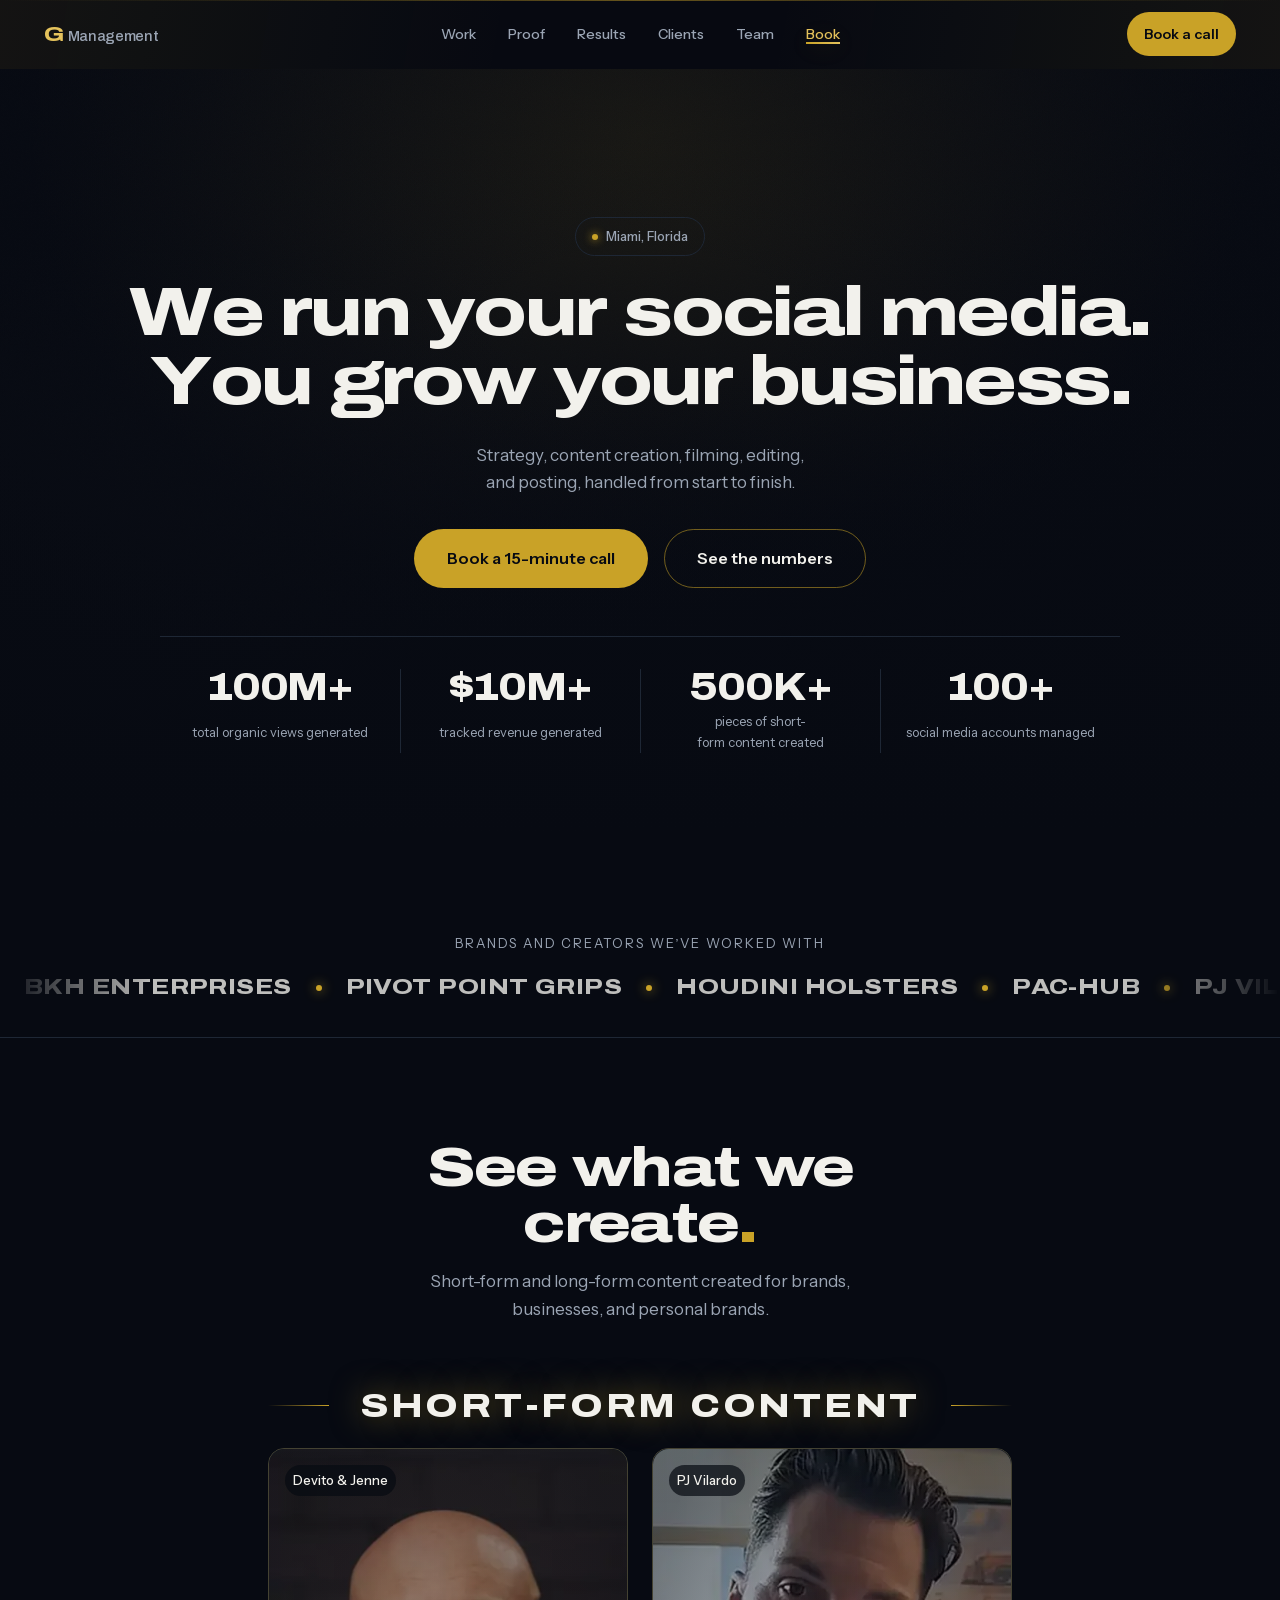
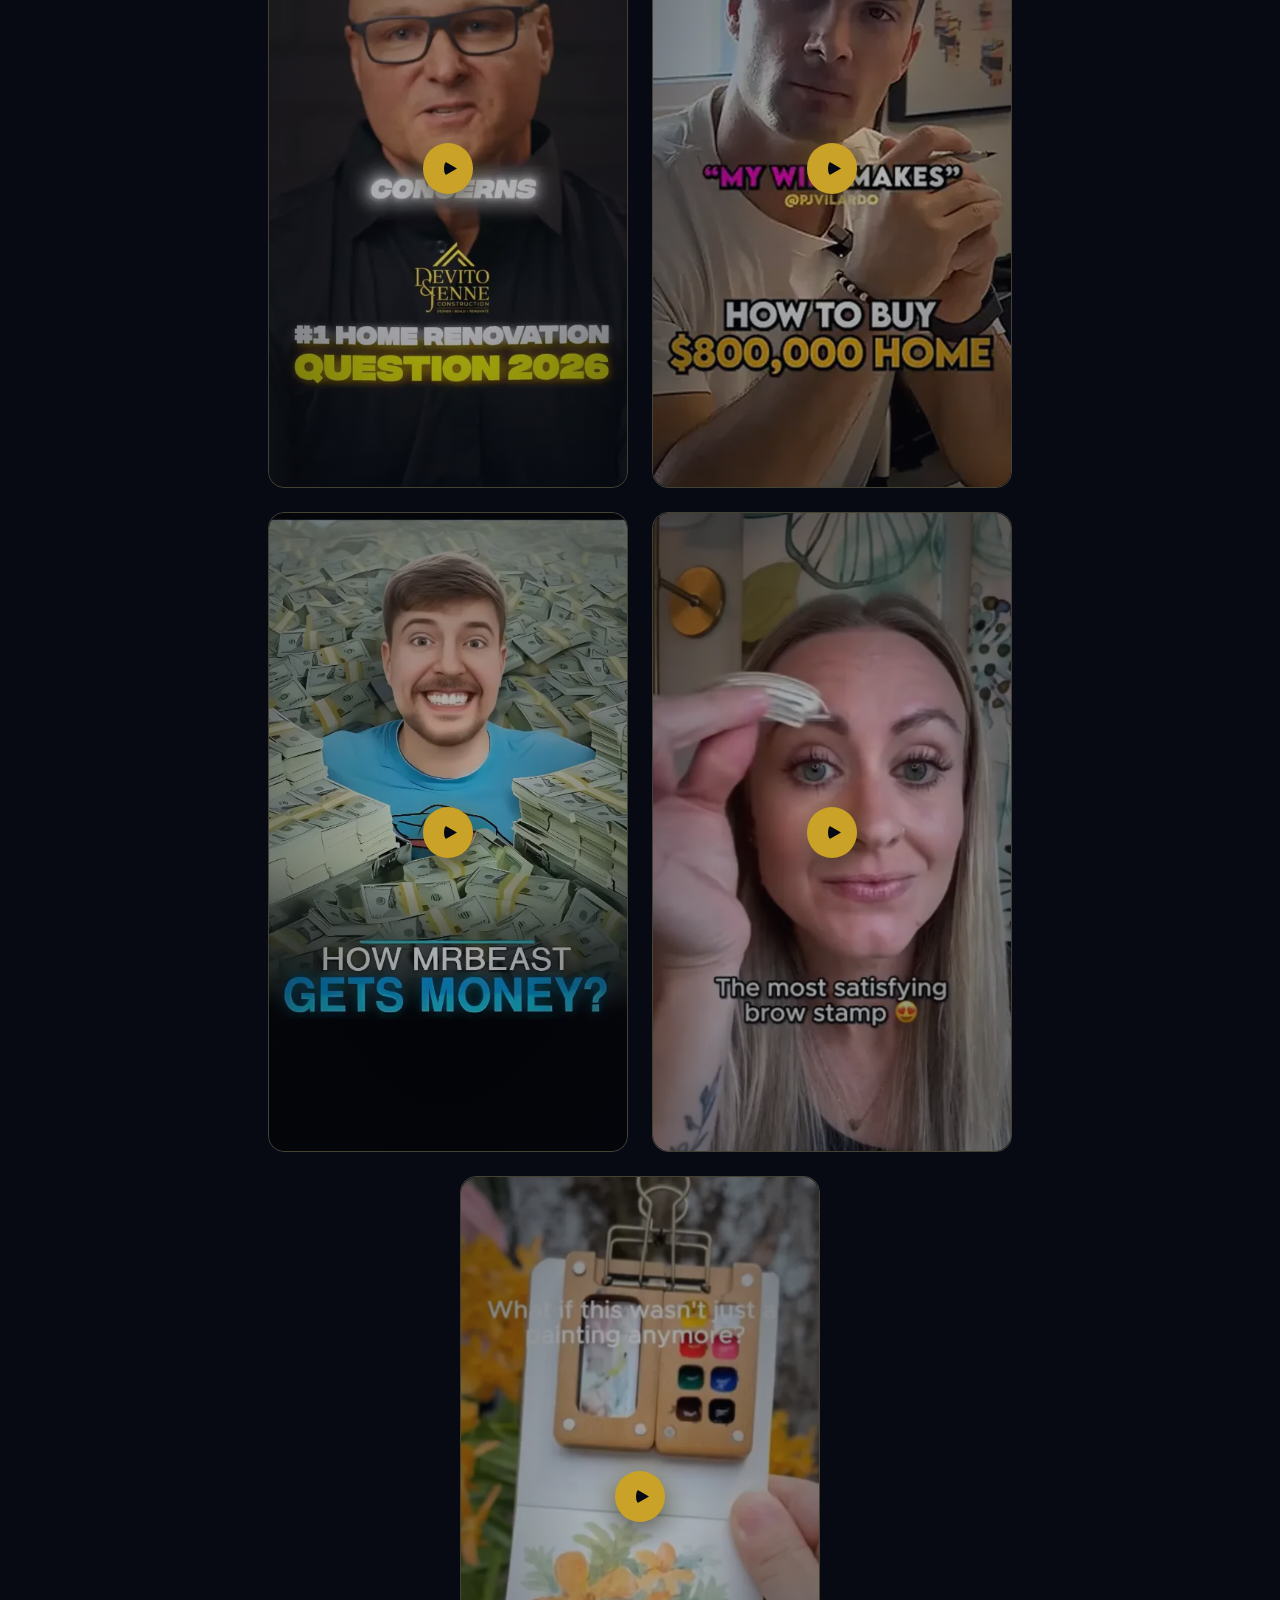
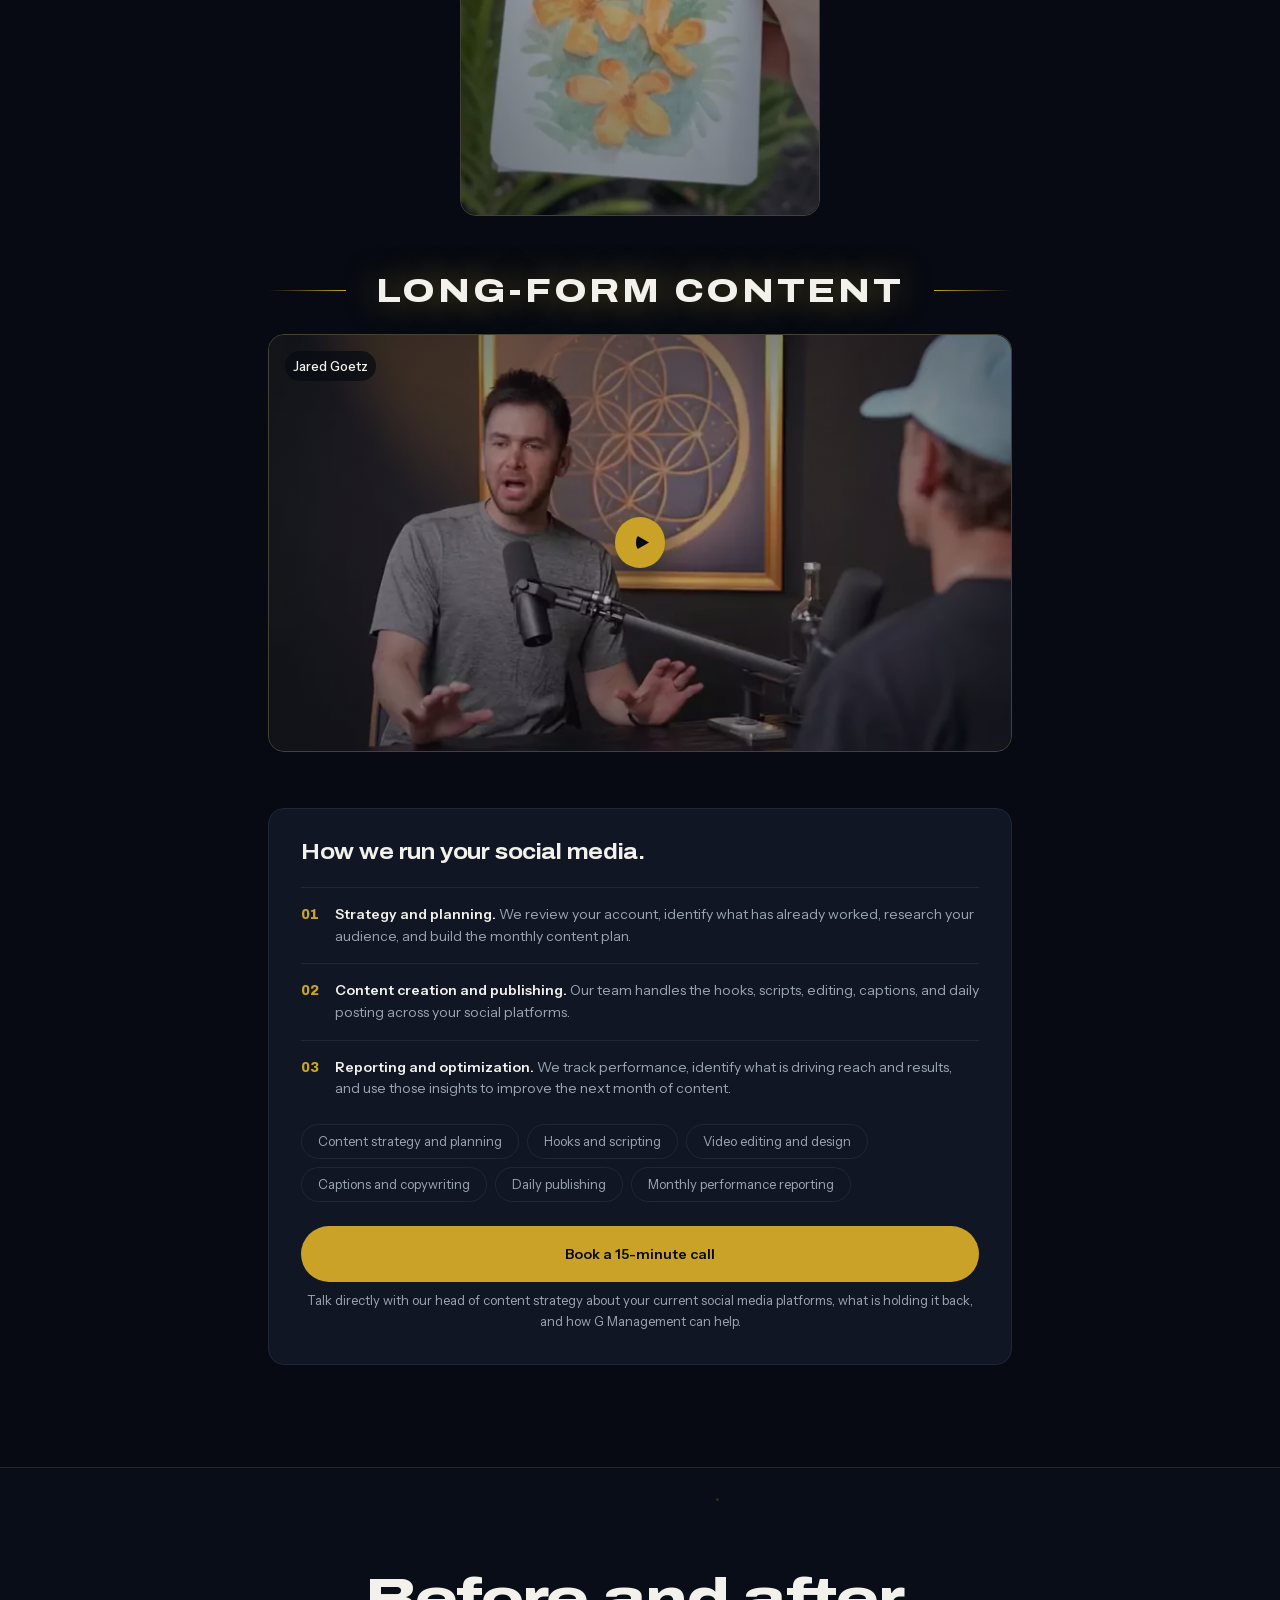
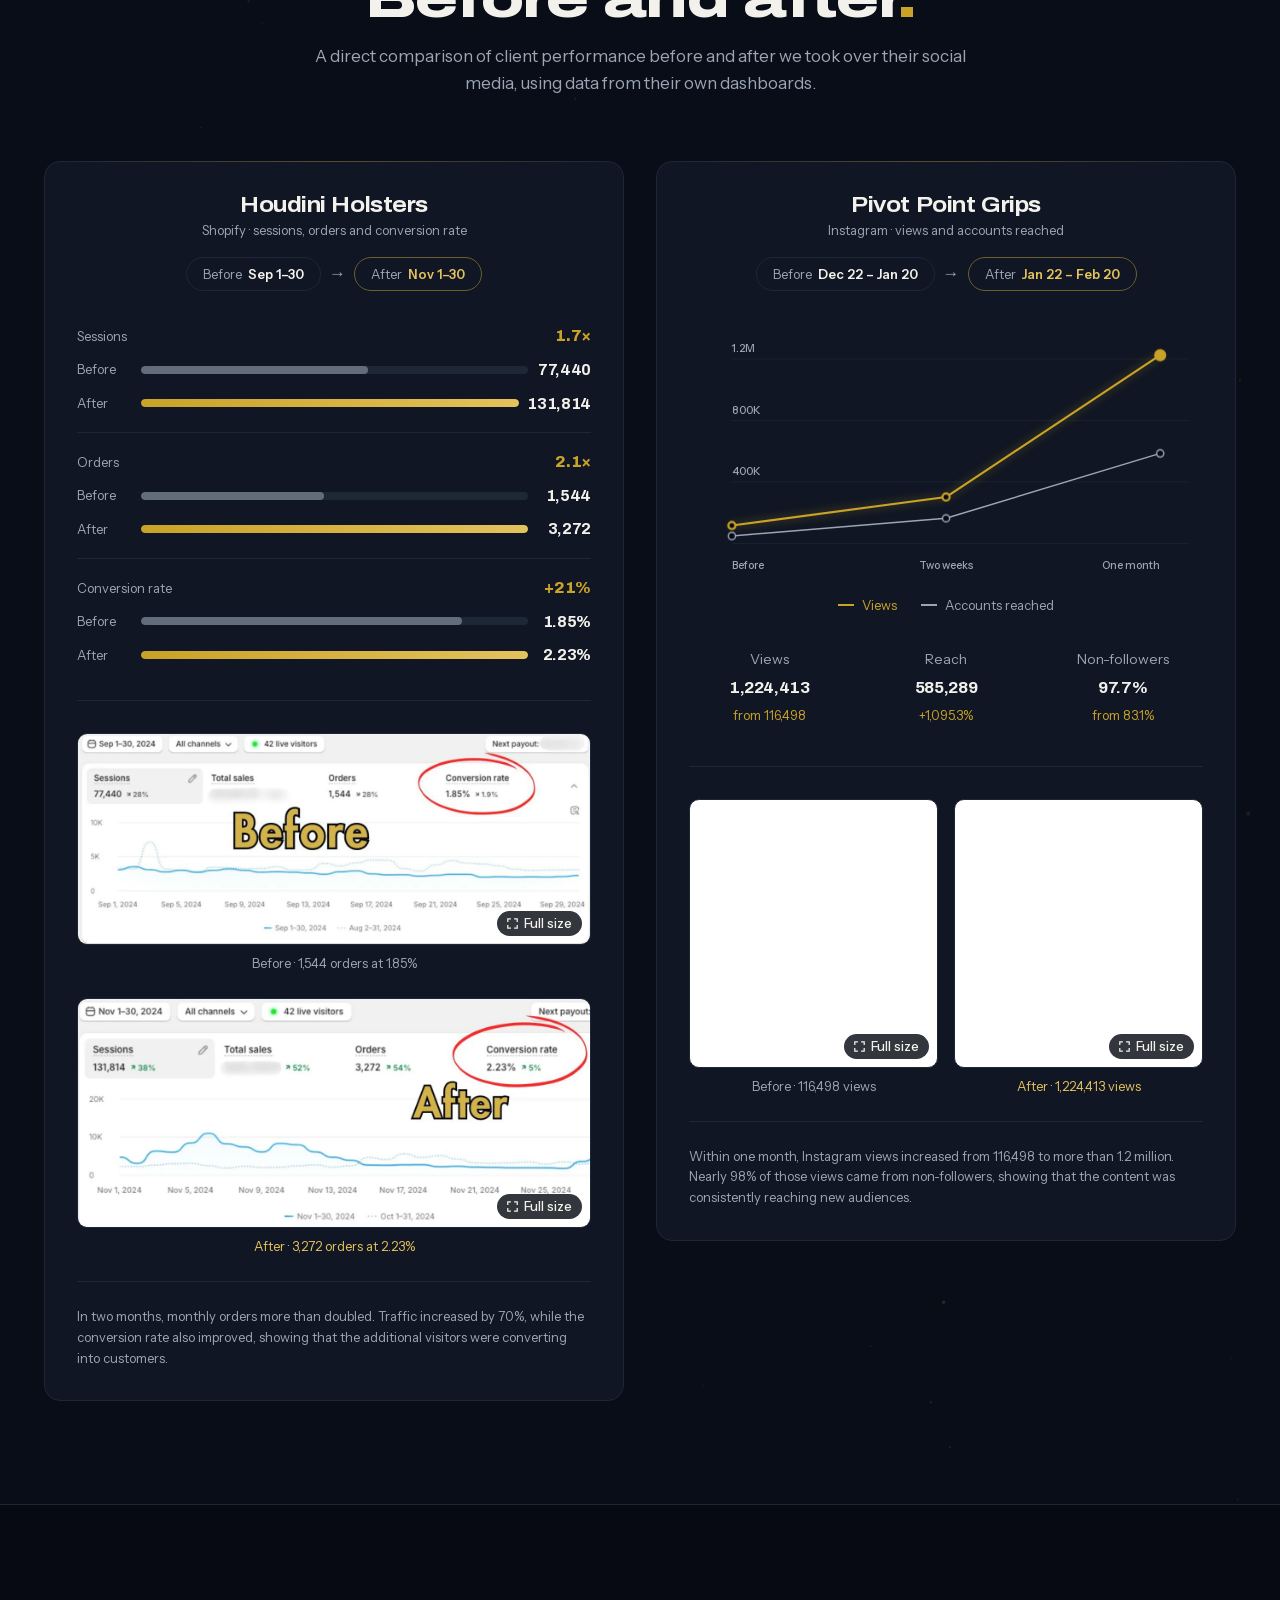
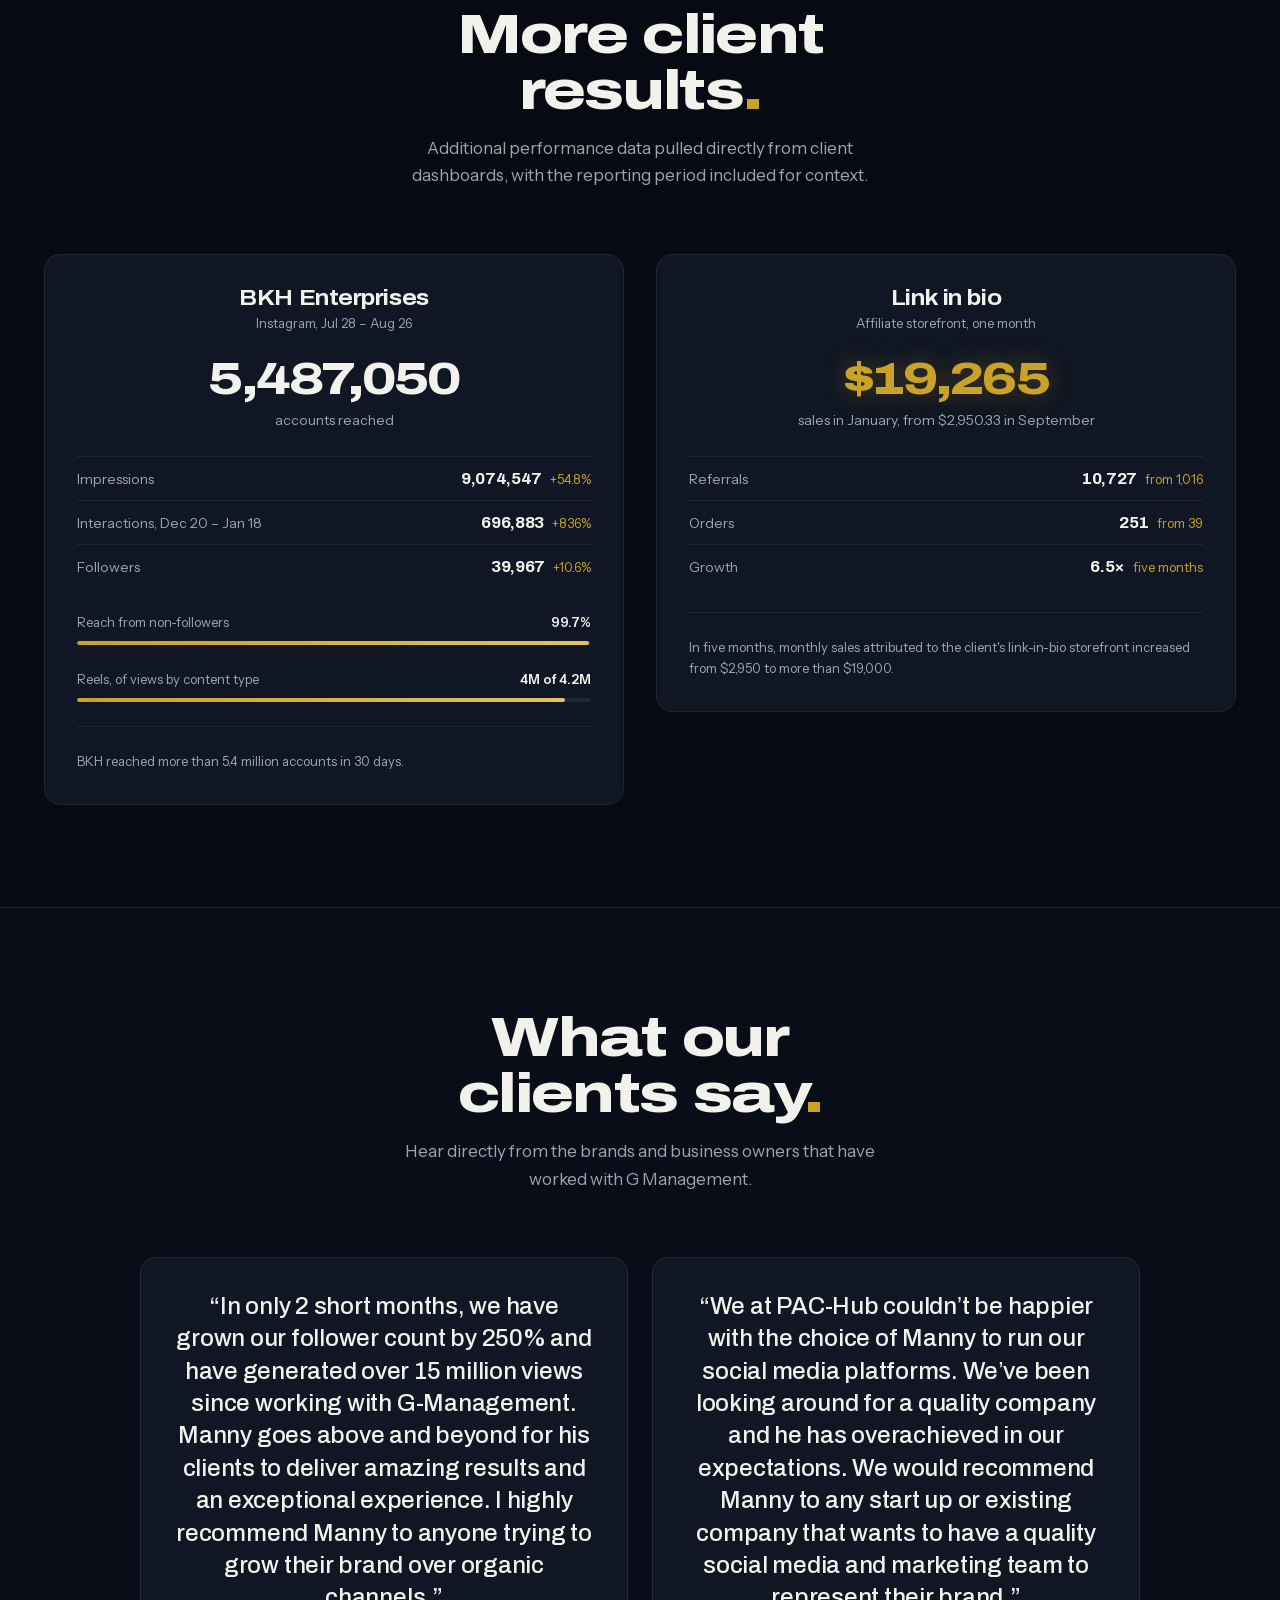
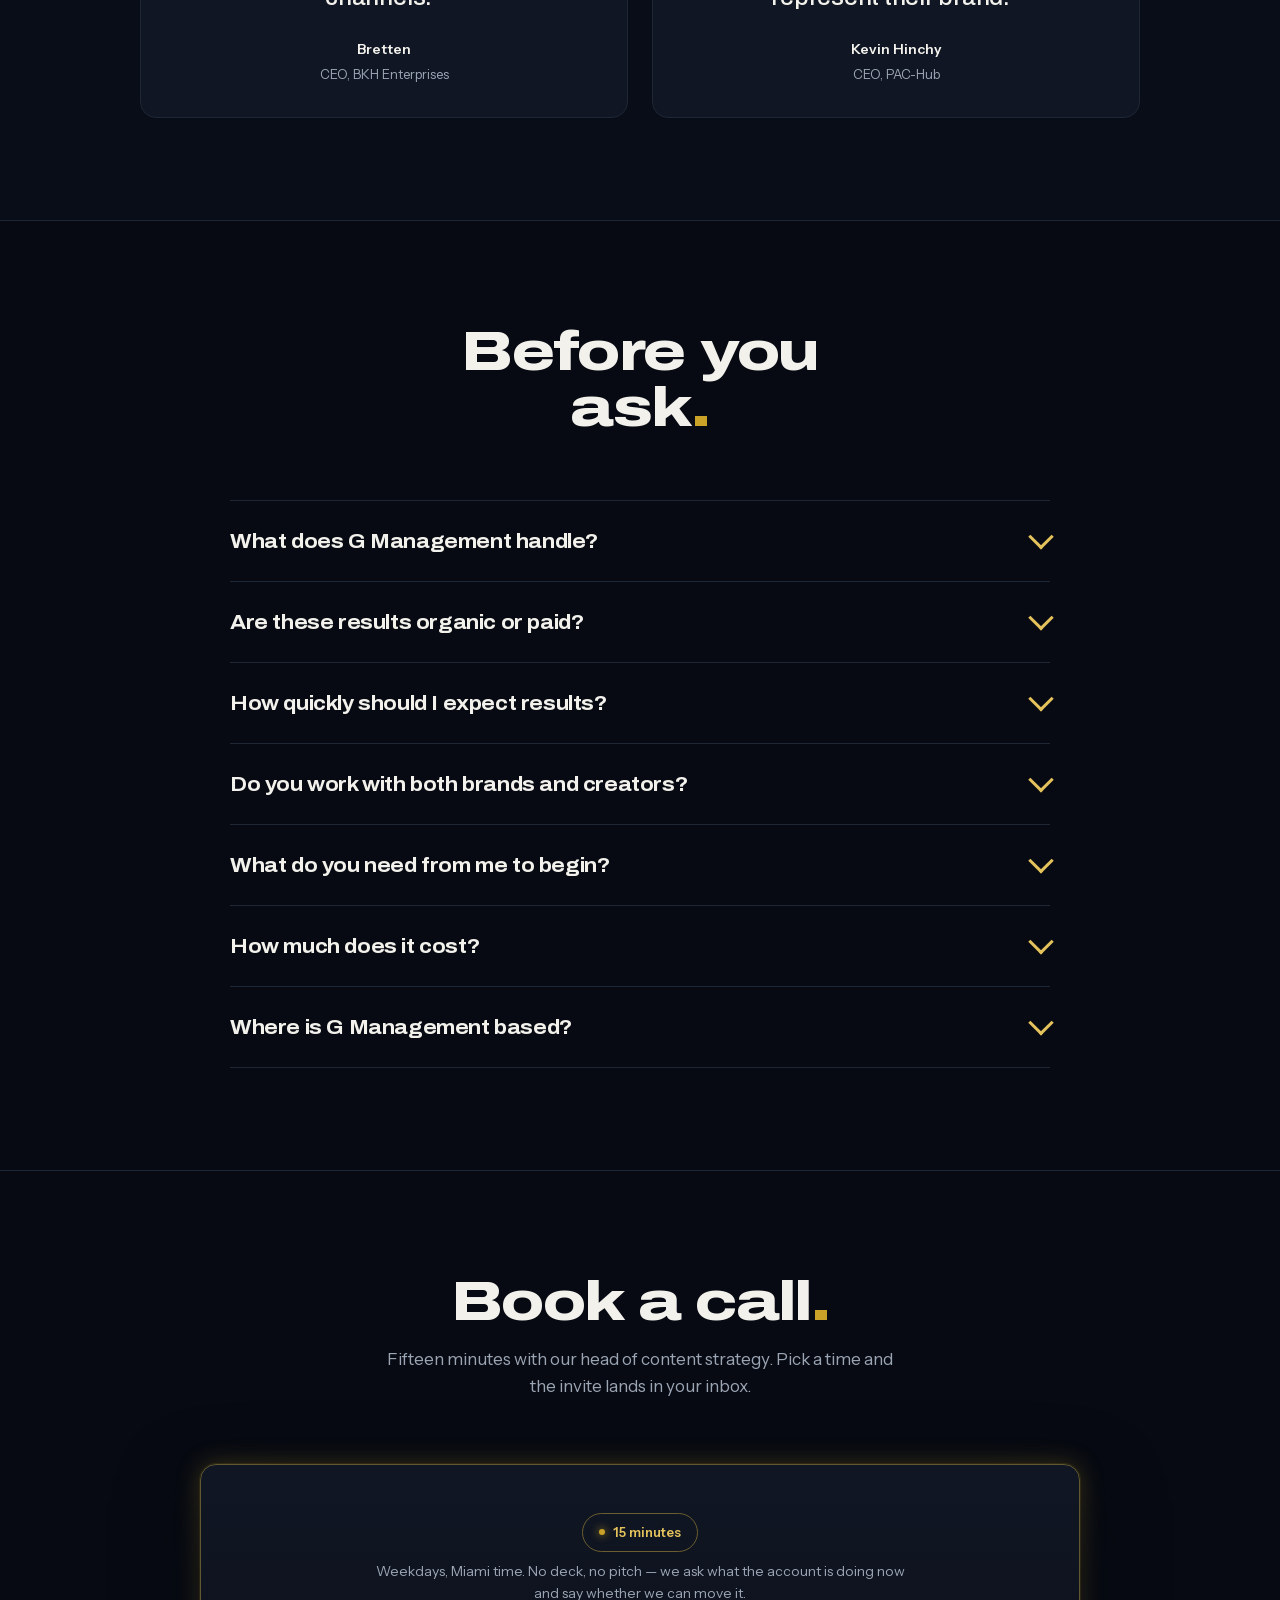
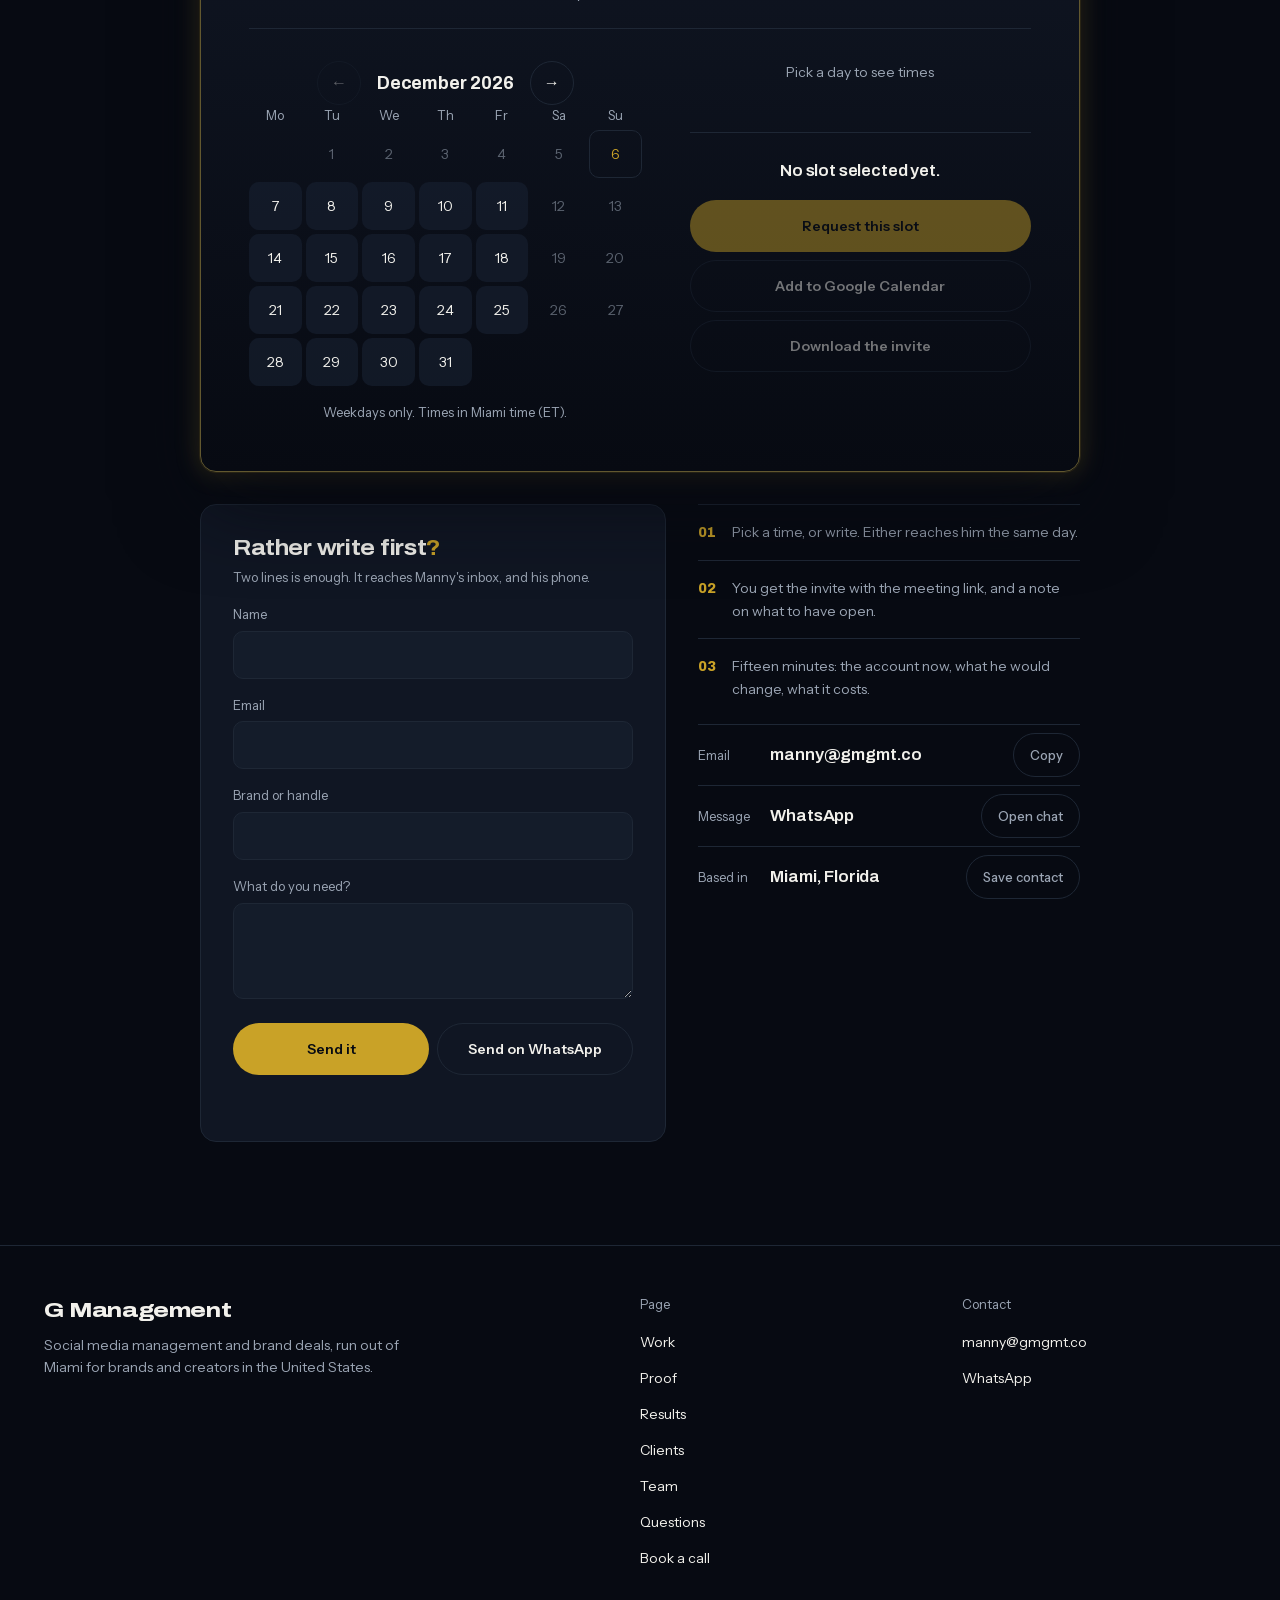
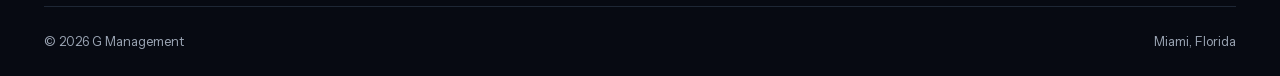
==== index.html @ c9a6c4b9 "Fix stats row layout on mobile Change .stats--row from fixed 3-column grid to auto-fit with 120px mi" ====
<!DOCTYPE html>
<html lang="en">
<head>
<meta charset="utf-8">
<meta name="viewport" content="width=device-width, initial-scale=1">
<script>document.documentElement.classList.add('js');</script>
<title>G Management — social media management and brand deals, Miami</title>
<meta name="description" content="We run your social media so you can grow your business. Strategy, content creation, filming, editing and daily posting, handled from start to finish, out of Miami. Book a 15-minute call.">
<link rel="canonical" href="https://gmgmt.com/">
<meta name="robots" content="index, follow, max-image-preview:large, max-snippet:-1">
<meta name="author" content="Manny Garcia">

<meta property="og:type" content="website">
<meta property="og:url" content="https://gmgmt.com/">
<meta property="og:site_name" content="G Management">
<meta property="og:locale" content="en_US">
<meta property="og:title" content="G Management — social media management and brand deals, Miami">
<meta property="og:description" content="Strategy, content creation, filming, editing and posting, handled from start to finish. 100M+ organic views and $10M+ in tracked revenue generated. Book a 15-minute call.">
<meta property="og:image" content="https://gmgmt.com/assets/og.png">
<meta property="og:image:type" content="image/png">
<meta property="og:image:width" content="1200">
<meta property="og:image:height" content="630">
<meta property="og:image:alt" content="G Management, Miami. 100M+ organic views generated, $10M+ in tracked revenue, 500K+ short-form pieces created, 100+ accounts managed.">

<meta name="twitter:card" content="summary_large_image">
<meta name="twitter:title" content="G Management — social media management and brand deals, Miami">
<meta name="twitter:description" content="We run your social media. You grow your business. Real client dashboards, on both sides of the work.">
<meta name="twitter:image" content="https://gmgmt.com/assets/og.png">
<meta name="twitter:image:alt" content="G Management, Miami. 100M+ organic views generated.">
<meta name="theme-color" content="#070A12">

<link rel="preconnect" href="https://d8j0ntlcm91z4.cloudfront.net" crossorigin>
<link rel="icon" href="/favicon.svg" type="image/svg+xml">

<!-- Both faces are set above the fold, and the stylesheet is inline below, so
     the browser only discovers them once it has parsed all of it. Naming them
     here starts both fetches in the first round trip instead — and the
     headline animation waits on document.fonts.ready, so this is the gate on
     when the hero finishes settling. -->
<link rel="preload" href="/assets/fonts/archivo-latin-v5.woff2" as="font" type="font/woff2" crossorigin>
<link rel="preload" href="/assets/fonts/instrument-sans-latin-v5.woff2" as="font" type="font/woff2" crossorigin>
<style>
/* =============================================================================
   G Management — one page
    1. Fonts
    2. Tokens
    3. Reset + base
    4. Layout primitives
    5. Buttons
    6. Header
    7. Hero
    8. Marquee
    9. Work — landscape video grid
   9b. The player — clips open over the page
   10. Results — bento grid, stats, meters
   11. Results — Pivot Point chart
   12. Voices
   13. Book — scheduler and calendar
   14. Contact rows + phone action bar
   15. Footer
   17. Motion — load, reveal, preferences
   ========================================================================== */

/* 1. Fonts ---------------------------------------------------------------- */

/* Both faces are cut to the 104 glyphs this page sets, and their variable axes
   are cut to the range it actually asks for: Archivo is used from 400 to 800
   and never narrower than 100% wide, so the 100-900 weight and 62-125 width
   the family ships with is delta data nobody reads. Trimming the axes took
   the pair from 63KB to 43KB with the same glyphs on the page. */
@font-face {
  font-family: 'Archivo';
  src: url('/assets/fonts/archivo-latin-v5.woff2') format('woff2');
  font-weight: 400 800;
  font-stretch: 100% 125%;
  font-style: normal;
  font-display: swap;
}

@font-face {
  font-family: 'Instrument Sans';
  src: url('/assets/fonts/instrument-sans-latin-v5.woff2') format('woff2');
  font-weight: 400 600;
  font-stretch: 100%;
  font-style: normal;
  font-display: swap;
}

/* 2. Tokens --------------------------------------------------------------- */

:root {
  /* colour */
  --ink: #070A12;
  --surface: #101623;
  --surface-lift: #161E2E;
  --line: #1E2735;
  --gold: #C9A227;
  --gold-lift: #E4C25C;
  /* Chrome gold: rules, edges and washes that should read as gold without
     competing with the Book button, which is the only object on the page
     allowed to be solid gold. Literals here for the same reason the two glow
     shadows below are literals — a custom property's value is not checked
     where it is declared, so a plain duplicate cannot win, and the mixed
     versions have to sit behind the @supports guard instead. */
  --gold-edge: rgba(201, 162, 39, 0.28);
  --gold-wash: rgba(201, 162, 39, 0.07);
  /* Lifted from #7E8794. Against the page's ink that was 5.4:1 and against a
     card 4.9:1 — enough to pass AA and not enough to read a footnote on a phone
     in daylight without leaning in. This clears 7:1 on both, so the same grey
     now carries the small print everywhere instead of only just carrying it. */
  --grey: #9BA5B4;
  --paper: #F2F1EC;

  /* type */
  --font-display: 'Archivo', 'Helvetica Neue', Arial, sans-serif;
  --font-body: 'Instrument Sans', 'Helvetica Neue', Arial, sans-serif;

  --t-display: clamp(2.25rem, 5.4vw, 4.5rem);
  --t-h2: clamp(2rem, 4.6vw, 3.5rem);
  --t-h3: clamp(1.125rem, 2vw, 1.375rem);
  --t-figure: clamp(2.5rem, 5.5vw, 4rem);
  --t-body: 1.0625rem;
  --t-small: 0.875rem;
  --t-label: 0.8125rem;

  /* spacing — 8px ladder only */
  --sp-4: 4px;
  --sp-8: 8px;
  --sp-16: 16px;
  --sp-24: 24px;
  --sp-32: 32px;
  --sp-48: 48px;
  --sp-64: 64px;
  --sp-96: 96px;
  --sp-128: 128px;
  --sp-160: 160px;

  /* layout */
  --shell: 1240px;
  --gutter: var(--sp-24);
  --section-y: clamp(72px, 8vw, 128px);
  --radius: 16px;
  --radius-sm: 10px;
  --hairline: 1px solid var(--line);

  /* neon */
  --neon-soft: 0 0 24px rgba(201, 162, 39, 0.3);
  --neon: 0 0 20px rgba(201, 162, 39, 0.45),
          0 0 56px rgba(201, 162, 39, 0.18);

  /* motion */
  --ease: cubic-bezier(0.22, 0.61, 0.36, 1);
  --ease-out: cubic-bezier(0.16, 1, 0.3, 1);
}

/* The two glow shadows are literals above, because a custom property's value
   is not checked when it is declared — an engine without color-mix() would
   accept the mixed version and then fail on use, so a plain duplicate never
   wins the way it does for a normal property. Guarded, they keep following
   --gold everywhere the feature exists. */
@supports (color: color-mix(in srgb, red 50%, blue)) {
  :root {
    --neon-soft: 0 0 24px color-mix(in srgb, var(--gold) 30%, transparent);
    --neon: 0 0 20px color-mix(in srgb, var(--gold) 45%, transparent),
            0 0 56px color-mix(in srgb, var(--gold) 18%, transparent);
    --gold-edge: color-mix(in srgb, var(--gold) 28%, transparent);
    --gold-wash: color-mix(in srgb, var(--gold) 7%, transparent);
  }
}

/* On a phone the secondary type runs two points larger. 14 and 13 are
   comfortable at arm's length on a desktop and are not in one hand on a train,
   and every place these two tokens are used is exactly the text that was being
   squinted at: the steps in "How a month runs", the labels under every figure,
   the chips, the footnotes, the form hints, the FAQ answers. Moving the tokens
   moves all forty-four of them at once and keeps the ladder intact — there is
   no second scale to remember. */
@media (max-width: 699px) {
  :root {
    --t-small: 1rem;         /* 14px -> 16px */
    --t-label: 0.9375rem;    /* 13px -> 15px */
  }
}

/* 3. Reset + base --------------------------------------------------------- */

*, *::before, *::after { box-sizing: border-box; }

html {
  scroll-behavior: smooth;
  scroll-padding-top: var(--sp-64);
  -webkit-text-size-adjust: 100%;
}

body {
  margin: 0;
  background: var(--ink);
  color: var(--paper);
  font-family: var(--font-body);
  font-size: var(--t-body);
  line-height: 1.6;
  overflow-x: hidden;
  -webkit-font-smoothing: antialiased;
}

h1, h2, h3 { font-family: var(--font-display); margin: 0; line-height: 1; }
p, dl, ul, ol, figure, blockquote { margin: 0; }
ul, ol { list-style: none; padding: 0; }
img, svg, iframe, video { display: block; max-width: 100%; }
img { height: auto; }
a { color: inherit; }

/* a hidden element stays hidden, whatever display its own class asks for */
[hidden] { display: none !important; }

:focus-visible { outline: 2px solid var(--gold-lift); outline-offset: 3px; border-radius: 2px; }
::selection { background: var(--gold); color: var(--ink); }

.visually-hidden {
  position: absolute;
  width: 1px; height: 1px;
  padding: 0; margin: -1px;
  overflow: hidden;
  clip-path: inset(50%);
  white-space: nowrap;
}

.skip-link {
  position: absolute;
  left: var(--sp-16);
  top: calc(var(--sp-8) * -8);
  z-index: 30;
  padding: var(--sp-8) var(--sp-16);
  background: var(--gold);
  color: var(--ink);
  font-weight: 600;
  text-decoration: none;
  transition: top 160ms var(--ease);
}
.skip-link:focus { top: var(--sp-16); }

/* 4. Layout primitives ---------------------------------------------------- */

.shell {
  width: 100%;
  max-width: var(--shell);
  margin-inline: auto;
  padding-inline: var(--gutter);
}

section { padding-block: var(--section-y); }


/* every section opens on a centred header block */
.section-head {
  max-width: 46ch;
  margin: 0 auto clamp(var(--sp-48), 5vw, var(--sp-64));
  text-align: center;
}

/* the full stop is the brand's smallest gold accent, repeated section to
   section without adding any furniture to the page */
.dot { color: var(--gold); }

.section-title {
  font-size: var(--t-h2);
  font-weight: 800;
  font-stretch: 125%;
  letter-spacing: -0.03em;
}

.section-lead {
  margin-top: var(--sp-16);
  color: var(--grey);
}

/* 5. Buttons -------------------------------------------------------------- */

.btn {
  position: relative;
  display: inline-flex;
  align-items: center;
  justify-content: center;
  min-height: 48px;
  padding: var(--sp-16) var(--sp-24);
  border: 1px solid transparent;
  border-radius: 999px;
  font-family: var(--font-body);
  font-size: var(--t-small);
  font-weight: 600;
  text-decoration: none;
  cursor: pointer;
  overflow: hidden;
  isolation: isolate;
  transition: color 200ms var(--ease), border-color 200ms var(--ease),
              box-shadow 320ms var(--ease), transform 320ms var(--ease-out);
}
.btn::before {
  content: "";
  position: absolute;
  inset: 0;
  z-index: -1;
  transform: scaleX(0);
  transform-origin: left;
  transition: transform 420ms var(--ease-out);
}
.btn:hover::before, .btn:focus-visible::before { transform: scaleX(1); }
.btn:hover { transform: translateY(-1px); }

.btn--primary { background: var(--gold); color: var(--ink); }
.btn--primary::before {
  background: linear-gradient(100deg, var(--gold) 0%, var(--gold-lift) 50%, var(--gold) 100%);
}

.btn--ghost { border-color: var(--line); color: var(--paper); background: transparent; }
.btn--ghost::before { background: var(--surface); }
.btn--ghost:hover, .btn--ghost:focus-visible { border-color: var(--gold); }

.btn--lg { min-height: 56px; padding: var(--sp-16) var(--sp-32); font-size: 1rem; }
.btn--sm { min-height: 44px; padding: var(--sp-8) var(--sp-16); }
.btn--full { width: 100%; }

.btn--glow:hover, .btn--glow:focus-visible { box-shadow: var(--neon); }
.btn[disabled] { opacity: 0.45; pointer-events: none; }

/* 6. Header --------------------------------------------------------------- */

.site-header {
  position: sticky;
  top: 0;
  z-index: 20;
  /* Colour and image are set apart rather than through the shorthand, because
     the ink is what transitions on stick and a gradient cannot be transitioned
     at all. The shorthand would reset one every time the other was declared. */
  background-color: rgba(7, 10, 18, 0.94);
  background-color: color-mix(in srgb, var(--ink) 94%, transparent);
  /* The gold laid across the bar as a wash, heaviest at the two ends. Filling
     the bar instead would put the Book button in gold on gold and cost it the
     only thing that makes it the loudest object above the fold. */
  background-image: linear-gradient(100deg, var(--gold-wash) 0%, transparent 40%,
                                            transparent 60%, var(--gold-wash) 100%);
  border-bottom: 1px solid transparent;
  transition: background-color 300ms var(--ease), border-color 300ms var(--ease);
}
/* A lit edge along the top, brightest in the middle and gone at both ends, so
   the bar sits on the hero film rather than flush against it. */
.site-header::after {
  content: '';
  position: absolute;
  inset: 0 0 auto;
  height: 1px;
  background: linear-gradient(90deg, transparent, var(--gold-edge) 20%,
                              var(--gold) 50%, var(--gold-edge) 80%, transparent);
  opacity: 0.5;
  pointer-events: none;
  transition: opacity 300ms var(--ease);
}
.site-header.is-stuck {
  background-color: rgba(7, 10, 18, 0.94);
  background-color: color-mix(in srgb, var(--ink) 94%, transparent);
  border-bottom-color: var(--gold-edge);
}
.site-header.is-stuck::after { opacity: 0.9; }

.site-header__progress {
  position: absolute;
  left: 0; right: 0; bottom: -1px;
  height: 2px;
  overflow: hidden;
}
.site-header__progress span {
  display: block;
  height: 100%;
  background: linear-gradient(90deg, var(--gold), var(--gold-lift));
  box-shadow: var(--neon-soft);
  transform: scaleX(var(--p, 0));
  transform-origin: left;
}

.site-header__inner {
  display: grid;
  /* minmax(0, 1fr) and not 1fr: the nav is a scroll container, and a bare 1fr
     track floors at its content's width, which would let the strip push the
     header wider than the phone instead of scrolling inside it. */
  grid-template-columns: auto minmax(0, 1fr);
  grid-template-areas: 'brand nav';
  align-items: center;
  gap: var(--sp-16);
  min-height: 68px;
}

.wordmark {
  display: inline-flex;
  align-items: baseline;
  gap: var(--sp-4);
  font-family: var(--font-display);
  text-decoration: none;
  letter-spacing: -0.02em;
}
.wordmark {
  grid-area: brand;
}
.wordmark__g {
  font-size: 1.25rem;
  font-weight: 800;
  font-stretch: 125%;
  color: var(--gold-lift);
  transition: text-shadow 200ms var(--ease);
}
.wordmark:hover .wordmark__g,
.wordmark:focus-visible .wordmark__g { text-shadow: var(--neon-soft); }
.wordmark__rest {
  font-size: 0.9375rem;
  font-weight: 500;
  color: var(--grey);
  transition: color 200ms var(--ease);
}
.wordmark:hover .wordmark__rest { color: var(--paper); }

/* The nav used to be display:none below 900px with nothing in its place, so a
   phone had no way to reach a section by name. It is a horizontal scroll strip
   at those widths instead of a drawer: a drawer needs a focus trap, a scroll
   lock and an open/closed state, and this page pays for none of that today.
   Same links, same observer, same marker — only the box changes. */
.site-nav {
  grid-area: nav;
  display: flex;
  position: relative;
  gap: var(--sp-24);
  justify-self: end;
  max-width: 100%;
  overflow-x: auto;
  overscroll-behavior-x: contain;
  scrollbar-width: none;
  -ms-overflow-style: none;
  /* Fades at the trailing edge to say there is more. Masked rather than
     covered with a gradient, because the bar behind it is a wash now and an
     overlay would have to track it. */
  -webkit-mask-image: linear-gradient(90deg, #000 0, #000 calc(100% - 20px), transparent 100%);
          mask-image: linear-gradient(90deg, #000 0, #000 calc(100% - 20px), transparent 100%);
}
.site-nav::-webkit-scrollbar { display: none; }
.site-nav a { white-space: nowrap; }
.site-nav a {
  display: inline-flex;
  align-items: center;
  min-height: 44px;
  font-size: var(--t-small);
  font-weight: 500;
  color: var(--grey);
  text-decoration: none;
  transition: color 200ms var(--ease);
}
.site-nav a:hover { color: var(--paper); }
.site-nav a.is-active { color: var(--gold-lift); }

.site-nav__marker {
  position: absolute;
  bottom: 12px;
  left: 0;
  height: 2px;
  width: var(--w, 0px);
  background: linear-gradient(90deg, var(--gold), var(--gold-lift));
  box-shadow: var(--neon-soft);
  transform: translateX(var(--x, 0px));
  opacity: var(--o, 0);
  transition: transform 380ms var(--ease-out), width 380ms var(--ease-out),
              opacity 200ms var(--ease);
}

/* The header used to carry `backdrop-filter: blur(14px) saturate(140%)` here,
   and it is a sticky bar sitting over a full-screen hero film. A backdrop
   filter has to re-read and re-blur everything behind it every time that
   backdrop changes — which, over a playing video, is every single frame, for
   as long as the hero is on screen, on the compositor thread the page also
   scrolls on. It was desktop-only, which is exactly where the stutter was.

   The bar is over near-black at every scroll position, so the glass was
   costing a frame budget to blur something nobody could see through. A flat
   translucent ink reads identically and costs nothing. */
/* The header rearranges over three bands rather than two, because the phone
   action bar only exists below 768px and the header has to cover the gap. */

/* Below 768 the action bar already carries Book / WhatsApp / Email, so the
   header's own CTA is the same button twice on the same screen. Dropping it is
   what pays for the nav strip, and the bar keeps its 68px. */
@media (max-width: 767px) {
  .site-header .btn { display: none; }
}

/* No action bar in this band, so the CTA stays and the strip takes its own row. */
@media (min-width: 768px) and (max-width: 899px) {
  .site-header__inner {
    grid-template-columns: minmax(0, 1fr) auto;
    grid-template-areas:
      'brand cta'
      'nav   nav';
    row-gap: var(--sp-4);
    padding-block: var(--sp-8);
    min-height: 0;
  }
  .site-nav { justify-self: start; }
  .site-header .btn { grid-area: cta; justify-self: end; }
}

@media (min-width: 900px) {
  /* background-color, not background: the shorthand would drop the gold wash. */
  .site-header {
    background-color: rgba(7, 10, 18, 0.86);
    background-color: color-mix(in srgb, var(--ink) 86%, transparent);
  }
  .site-header__inner {
    grid-template-columns: 1fr auto 1fr;
    grid-template-areas: 'brand nav cta';
  }
  /* Wide enough for every link, so the strip goes back to being a plain row. */
  .site-nav {
    justify-self: center;
    gap: var(--sp-32);
    overflow: visible;
    -webkit-mask-image: none;
            mask-image: none;
  }
  .site-header .btn { justify-self: end; }
}

/* 7. Hero ----------------------------------------------------------------- */

.hero {
  position: relative;
  display: grid;
  align-content: center;
  padding-block: var(--sp-48) var(--sp-64);
  overflow: hidden;
}

.hero__media { position: absolute; inset: 0; z-index: 0; overflow: hidden; pointer-events: none; }
.hero__media > * { position: absolute; }

.hero__video {
  inset: 0;
  width: 100%; height: 100%;
  object-fit: cover;
  opacity: 0;
  transition: opacity 1200ms var(--ease-out);
}
.hero__media.has-video .hero__video { opacity: 0.72; }
.hero__media.has-video .hero__field { opacity: 0.35; }

/* This carried `filter: blur(40px)` across a box 150% of the viewport in both
   directions, and section 17 then animated it. A filtered layer that is being
   transformed has its blur re-rasterised as it moves, at full viewport size,
   for the whole 32-second loop — the single most expensive thing the hero was
   doing, and it was gated to desktops with a mouse.

   Both are gone. The gradients underneath are radial falloffs that were
   already soft; widening their stops gives the same light with no filter at
   all, so the layer is now a plain painted background that composites once. */
.hero__field {
  inset: -25%;
  background:
    radial-gradient(42% 50% at 50% 22%, rgba(201, 162, 39, 0.22), transparent 76%),
    radial-gradient(48% 54% at 22% 72%, rgba(242, 241, 236, 0.065), transparent 78%);
  background:
    radial-gradient(42% 50% at 50% 22%, color-mix(in srgb, var(--gold) 22%, transparent), transparent 76%),
    radial-gradient(48% 54% at 22% 72%, color-mix(in srgb, var(--paper) 6.5%, transparent), transparent 78%);
}

.hero__grain {
  inset: 0;
  opacity: 0.04;
  background-image: url("data:image/svg+xml,%3Csvg xmlns='http://www.w3.org/2000/svg' width='140' height='140'%3E%3Cfilter id='n'%3E%3CfeTurbulence type='fractalNoise' baseFrequency='0.85' numOctaves='3'/%3E%3C/filter%3E%3Crect width='140' height='140' filter='url(%23n)'/%3E%3C/svg%3E");
}

/* With no video the scrim only has to soften the light field. With one it
   pools under the centred copy and thins out towards the frame edges. */
.hero__scrim {
  inset: 0;
  background:
    radial-gradient(120% 90% at 50% 30%, transparent 8%, var(--ink) 80%),
    linear-gradient(to bottom, rgba(7, 10, 18, 0.45), var(--ink) 92%);
  background:
    radial-gradient(120% 90% at 50% 30%, transparent 8%, var(--ink) 80%),
    linear-gradient(to bottom, color-mix(in srgb, var(--ink) 45%, transparent), var(--ink) 92%);
}

.hero__media.has-video .hero__scrim {
  background:
    linear-gradient(to bottom,
      rgba(7, 10, 18, 0.88) 0%,
      rgba(7, 10, 18, 0.62) 22%,
      rgba(7, 10, 18, 0.72) 62%,
      var(--ink) 100%);
  background:
    linear-gradient(to bottom,
      color-mix(in srgb, var(--ink) 88%, transparent) 0%,
      color-mix(in srgb, var(--ink) 62%, transparent) 22%,
      color-mix(in srgb, var(--ink) 72%, transparent) 62%,
      var(--ink) 100%);
}

@media (min-width: 980px) {
  .hero__media.has-video .hero__scrim {
    background:
      radial-gradient(60% 54% at 50% 50%,
        rgba(7, 10, 18, 0.84) 0%,
        rgba(7, 10, 18, 0.62) 58%,
        transparent 100%),
      linear-gradient(to bottom,
        rgba(7, 10, 18, 0.6) 0%,
        rgba(7, 10, 18, 0.2) 22%,
        rgba(7, 10, 18, 0.3) 68%,
        var(--ink) 100%);
    background:
      radial-gradient(60% 54% at 50% 50%,
        color-mix(in srgb, var(--ink) 84%, transparent) 0%,
        color-mix(in srgb, var(--ink) 62%, transparent) 58%,
        transparent 100%),
      linear-gradient(to bottom,
        color-mix(in srgb, var(--ink) 60%, transparent) 0%,
        color-mix(in srgb, var(--ink) 20%, transparent) 22%,
        color-mix(in srgb, var(--ink) 30%, transparent) 68%,
        var(--ink) 100%);
  }
}

.hero__inner {
  position: relative;
  z-index: 1;
  display: grid;
  justify-items: center;
  text-align: center;
}

.hero__copy { width: 100%; min-width: 0; }

/* the film underneath can land on a bright frame at any moment, so the
   copy carries its own shadow rather than trusting the scrim alone */
.hero__media.has-video ~ .hero__inner .hero__copy {
  text-shadow: 0 1px 2px rgba(7, 10, 18, 0.55),
               0 2px 28px rgba(7, 10, 18, 0.7);
  text-shadow: 0 1px 2px color-mix(in srgb, var(--ink) 55%, transparent),
               0 2px 28px color-mix(in srgb, var(--ink) 70%, transparent);
}
/* One filled button and one outline, so the eye is told which of the two to
   press. "Book a call" keeps the solid gold; this one is a ghost in the proper
   sense — nothing behind it at all, just a gold edge — which is also what fixed
   the last of the per-frame blurs: it used to carry a backdrop filter over the
   playing film, re-running on every decoded frame for a pane nobody could see
   through anyway.

   With no panel behind it the label has to hold its own over whatever frame the
   film lands on, so it keeps a shadow rather than the background it lost. */
.hero .btn--ghost {
  background: transparent;
  border-color: rgba(201, 162, 39, 0.55);
  border-color: color-mix(in srgb, var(--gold) 55%, transparent);
}
.hero .btn--ghost:hover,
.hero .btn--ghost:focus-visible { border-color: var(--gold); }

.hero__media.has-video ~ .hero__inner .btn--ghost {
  text-shadow: 0 1px 14px rgba(7, 10, 18, 0.9);
  text-shadow: 0 1px 14px color-mix(in srgb, var(--ink) 90%, transparent);
}

.hero__where {
  display: inline-flex;
  align-items: center;
  gap: var(--sp-8);
  padding: var(--sp-8) var(--sp-16);
  border: var(--hairline);
  border-radius: 999px;
  font-size: var(--t-label);
  font-weight: 500;
  color: var(--grey);
}
.hero__dot {
  width: 6px; height: 6px;
  border-radius: 50%;
  background: var(--gold);
  box-shadow: 0 0 8px var(--gold);
}

.hero__title {
  margin-top: var(--sp-24);
  font-size: var(--t-display);
  font-weight: 800;
  font-stretch: 125%;
  letter-spacing: -0.04em;
  line-height: 0.94;
  text-wrap: balance;
}
.hero__title .line { display: block; overflow: hidden; padding-bottom: 0.06em; }
.hero__title .line > span { display: block; }
.hero__title .word { display: inline-block; white-space: nowrap; }
.hero__title .ch { display: inline-block; }

.hero__sub {
  margin: var(--sp-24) auto 0;
  max-width: 52ch;
  color: var(--grey);
  font-size: 1.0625rem;
  text-wrap: balance;
}

.hero__actions {
  display: flex;
  flex-wrap: wrap;
  justify-content: center;
  gap: var(--sp-16);
  margin-top: var(--sp-32);
}

/* the four headline figures — the full table lives in Results */
.hero__proof {
  display: grid;
  grid-template-columns: repeat(2, minmax(0, 1fr));
  gap: var(--sp-24) 0;
  width: 100%;
  max-width: 960px;
  margin: var(--sp-48) auto 0;
  padding-top: var(--sp-32);
  border-top: var(--hairline);
}
.hero__proof li {
  display: grid;
  gap: var(--sp-4);
  justify-items: center;
  min-width: 0;
  padding-inline: var(--sp-16);
}
.hero__proof li:nth-child(even) { border-left: var(--hairline); }
.hero__proof-figure {
  font-family: var(--font-display);
  font-size: clamp(1.625rem, 3.6vw, 2.375rem);
  font-weight: 800;
  font-stretch: 118%;
  letter-spacing: -0.03em;
  font-variant-numeric: tabular-nums;
  line-height: 1;
}
.hero__proof-label { font-size: var(--t-label); color: var(--grey); text-wrap: balance; }

@media (min-width: 720px) {
  .hero__proof { grid-template-columns: repeat(4, minmax(0, 1fr)); }
  .hero__proof li + li { border-left: var(--hairline); }
}

@media (min-width: 980px) {
  .hero { min-height: calc(100vh - 68px); min-height: calc(100svh - 68px);
          padding-block: var(--sp-64); }
}

/* 8. Client roll ------------------------------------------------------------ */

.roll {
  padding-block: var(--sp-32);
  border-bottom: var(--hairline);
  text-align: center;
}
.roll__label {
  margin-bottom: var(--sp-16);
  font-size: var(--t-label);
  letter-spacing: 0.14em;
  text-transform: uppercase;
  color: var(--grey);
}

.marquee {
  overflow: hidden;
  contain: paint;
  mask-image: linear-gradient(90deg, transparent, #000 12%, #000 88%, transparent);
}
.marquee__track { display: flex; width: max-content; }
.marquee__set { display: flex; align-items: center; }
.marquee__set span {
  padding-inline: var(--sp-24);
  font-family: var(--font-display);
  font-size: clamp(1rem, 2vw, 1.375rem);
  font-weight: 800;
  font-stretch: 118%;
  letter-spacing: 0.02em;
  text-transform: uppercase;
  white-space: nowrap;
  color: rgba(242, 241, 236, 0.78);
  color: color-mix(in srgb, var(--paper) 78%, transparent);
}
.marquee__set i {
  width: 6px; height: 6px;
  border-radius: 50%;
  background: var(--gold);
  box-shadow: 0 0 12px var(--gold);
}

/* 9. Work — landscape video grid -------------------------------------------- */

.work { border-bottom: var(--hairline); }

/* Two shapes of tile in one grid. The two clips shot vertical take a column
   each; the one shot landscape spans the row beneath them and closes the block
   off. Every tile is its clip's own shape, so no thumbnail is cropped and the
   grid still has square corners — which a row of three uncropped tiles of two
   different shapes could not do.

   The block is capped rather than stretched. A vertical tile is 1.8 times its
   own width, so two of them across a 1240px shell would be a 1100px wall of
   video; at 360 they are 656 tall, which is a showcase. */
.reels {
  display: grid;
  grid-template-columns: 1fr;
  gap: var(--sp-24);
  align-items: stretch;
  max-width: 744px;
  margin-inline: auto;
}

.reel {
  position: relative;
  width: 100%;
}

/* the tile is one box: the player is laid over the thumbnail rather than
   inserted above it, so pressing never adds a second frame to the page */

/* The thumbnail is a real lazy image rather than a CSS background. Three
   posters is 35KB, the tiles sit a long way below the fold, and a background
   image is fetched as soon as its element is laid out — wherever it is. As
   an <img loading="lazy"> that weight leaves the opening load entirely and
   arrives only when the section is approached. */
.reel__thumb {
  position: absolute;
  inset: 0;
  z-index: 0;
  width: 100%;
  height: 100%;
  object-fit: cover;
  border-radius: inherit;
}

/* Five short-form tiles do not divide by two. The odd one out takes the whole
   row and is held to a single column's width in the middle of it, so the row
   ends on a centred tile rather than on a gap. Same 700px the second column
   arrives at. */
@media (min-width: 700px) {
  .reel--solo {
    grid-column: 1 / -1;
    max-width: calc((100% - var(--sp-24)) / 2);
    margin-inline: auto;
  }
}

/* The tile is the clip's own shape — `--ar`, set on the figure — and the
   thumbnail is that clip's whole frame, scaled, never cropped. So there is no
   crop anywhere on this page: not in the tile, not in the player.

   That is the third answer to a problem the first two got wrong. Forcing every
   clip into one 16:9 tile meant either cutting the picture (and in the first
   clip the speaker's head is taller than the widest 16:9 window his frame can
   give, so it cut his head off) or packing the sides with blur. Letting the
   tile take the clip's shape costs nothing and cuts nothing. */
.reel__frame {
  position: relative;
  display: flex;
  flex-direction: column;
  justify-content: space-between;
  align-items: flex-start;
  width: 100%;
  aspect-ratio: var(--ar, 16 / 9);
  padding: var(--sp-16);
  border: 1px solid rgb(68, 66, 50);
  border: 1px solid color-mix(in srgb, var(--gold) 22%, var(--line));
  border-radius: var(--radius);
  overflow: hidden;
  background: var(--surface-lift);
  color: var(--paper);
  font: inherit;
  text-align: left;
  cursor: pointer;
  transition: transform 420ms var(--ease-out), border-color 300ms var(--ease),
              box-shadow 420ms var(--ease-out);
}
/* The dimming that used to be a background layer under the poster now rides
   over the image, on the layer that already carried the vignette. The
   `backdrop-filter: blur(0px)` that sat here did nothing but promote the
   tile to its own compositing layer, so it is gone. */
.reel__frame::before {
  content: "";
  position: absolute;
  inset: 0;
  z-index: 1;
  background:
    linear-gradient(rgba(7, 10, 18, 0.22), rgba(7, 10, 18, 0.22)),
    radial-gradient(60% 60% at 50% 50%, transparent, rgba(7, 10, 18, 0.42));
  background:
    linear-gradient(color-mix(in srgb, var(--ink) 22%, transparent),
                    color-mix(in srgb, var(--ink) 22%, transparent)),
    radial-gradient(60% 60% at 50% 50%, transparent,
                    color-mix(in srgb, var(--ink) 42%, transparent));
  pointer-events: none;
}
/* The two shapes of work, named. Uppercase Archivo between two gold hairlines
   that draw outward from the words as the row arrives.

   The whole effect is three transforms and one opacity, all of them composited,
   and every one of them stops the moment it lands — there is nothing here still
   running while the page is being read. It rides the reveal observer the rest
   of the page already uses, so it adds no script at all. */
/* Sized to be read across the room, not squinted at: it is the label that tells
   a visitor which half of the work they are looking at, so it sits between the
   section title and the body rather than down with the small print. Tracking
   comes back in as the size goes up — 0.2em is what makes a 13px label legible
   and what would tear a 34px one apart. */
.reel-kicker {
  display: flex;
  align-items: center;
  justify-content: center;
  gap: clamp(var(--sp-16), 2.4vw, var(--sp-32));
  margin-top: var(--sp-32);
  font-family: var(--font-display);
  font-size: clamp(1.375rem, 3.2vw, 2.125rem);
  font-weight: 800;
  font-stretch: 118%;
  letter-spacing: 0.08em;
  line-height: 1.1;
  text-transform: uppercase;
  text-align: center;
  color: var(--paper);
  text-shadow: 0 0 32px rgba(201, 162, 39, 0.5);
  text-shadow: 0 0 32px color-mix(in srgb, var(--gold) 50%, transparent);
}
/* the first one opens the block, so the section head's own margin is the space
   above it and it needs none of its own */
.reels > .reel-kicker:first-child { margin-top: 0; }

/* 24 inside a group, 56 between them: the kickers sit 24 above their own tiles
   and 56 below the ones before, and the offer panel takes the same so it reads
   as the next thing rather than the last tile's caption. The gap grew with the
   type — a label this size needs the air to read as a heading and not as
   something stuck to the tile above it. */
.reels > .playbook { margin-top: var(--sp-32); }

.reel-kicker::before,
.reel-kicker::after {
  content: "";
  flex: 1 1 0;
  max-width: 148px;
  height: 1px;
  background: linear-gradient(to right, transparent, var(--gold));
}
.reel-kicker::after { background: linear-gradient(to left, transparent, var(--gold)); }

/* each rule is anchored at the end that touches the words, so they open away
   from the label rather than sliding in from the edges of the block */
.js .reel-kicker::before,
.js .reel-kicker::after {
  transform: scaleX(0);
  transition: transform 900ms var(--ease-out);
  transition-delay: calc(var(--delay, 0ms) + 180ms);
}
.js .reel-kicker::before { transform-origin: right center; }
.js .reel-kicker::after { transform-origin: left center; }
.js .reel-kicker.is-in::before,
.js .reel-kicker.is-in::after { transform: scaleX(1); }

/* Both clips shot vertical are 9:16, so this line currently changes nothing —
   it is kept as the guard it was written to be. It arrived when the two were
   0.548 and 0.5625: close, but at 360px wide that is 17px of one tile ending
   lower than the other, and a row of tiles wants a straight bottom edge more
   than it wants two ratios held to the pixel. Any future vertical clip that is
   a little off 9:16 is pulled into line the same way, and `--ar` stays its real
   shape either way, so the player still opens at it. */
.reel:not(.reel--wide) .reel__frame { aspect-ratio: 9 / 16; }

.reel__frame:hover, .reel__frame:focus-visible {
  transform: translateY(-3px);
  border-color: var(--gold);
  box-shadow: 0 22px 50px rgba(7, 10, 18, 0.8), var(--neon);
  box-shadow: 0 22px 50px color-mix(in srgb, var(--ink) 80%, transparent), var(--neon);
}

/* the client, named, on every tile — not the platform it happens to sit on */
.reel__platform {
  position: relative;
  z-index: 2;
  padding: 5px var(--sp-8);
  border-radius: 999px;
  background: rgba(7, 10, 18, 0.7);
  background: color-mix(in srgb, var(--ink) 70%, transparent);
  font-size: var(--t-label);
  font-weight: 500;
  color: var(--paper);
}

/* the play mark sits dead centre and grows a little under the pointer */
.reel__play {
  position: absolute;
  inset: 0;
  z-index: 2;
  display: grid;
  place-items: center;
  color: var(--ink);
  pointer-events: none;
}
.reel__play svg {
  padding: 18px 16px 18px 21px;
  border-radius: 999px;
  background: var(--gold);
  box-shadow: 0 10px 30px rgba(7, 10, 18, 0.6), var(--neon-soft);
  box-shadow: 0 10px 30px color-mix(in srgb, var(--ink) 60%, transparent), var(--neon-soft);
  transition: transform 320ms var(--ease-out), background-color 240ms var(--ease);
  box-sizing: content-box;
}
.reel__frame:hover .reel__play svg,
.reel__frame:focus-visible .reel__play svg {
  transform: scale(1.08);
  background: var(--gold-lift);
}

/* 9b. The player ------------------------------------------------------------

   The clips do not play inside their tile, and that is the whole point.

   Two of these three were shot vertical, as a 9:16 close-up. A 16:9 tile is a
   third of that frame's height, and the speaker's head in the first clip is
   taller than the widest 16:9 window his frame can give — measured, not
   guessed — so playing it inside the tile means either cutting his head off or
   packing the sides with blur. Neither is a video anyone wants to watch.

   So the tile is a thumbnail and nothing else: a still, cropped 16:9, chosen
   from a moment where the crop falls well. Pressing it opens the clip over the
   page at its own shape, whole. The row stays three uniform landscape tiles
   with no blur and no dead space in it, and the video is never cut. It is also
   what finally frees the YouTube Short, which as an embed could not be cropped
   at all: in here it simply opens 9:16, full height, with no black bars.       */

.lightbox {
  position: fixed;
  inset: 0;
  z-index: 60;
  display: grid;
  place-items: center;
  padding: clamp(12px, 3vw, 40px);
  background: rgba(3, 5, 10, 0.92);
  background: color-mix(in srgb, var(--ink) 92%, #000);
  opacity: 0;
  transition: opacity 220ms var(--ease);
}
.lightbox.is-open { opacity: 1; }

/* `--ar` is the clip's own width/height as a plain number, set from the tile.
   Only the width is resolved — the smallest of the room across, the width that
   keeps the box inside 86vh at that ratio, and a sane cap so a landscape clip
   is not stretched across an ultrawide monitor. `aspect-ratio` then gives the
   height. One declaration covers 9:16 and 2:1 alike, and nothing is measured in
   script, so the box is the right shape before any media has loaded.

   Resolving the height instead would be the bug that was here first: an
   explicit height plus a clamped width leaves `aspect-ratio` overruled in both
   directions, and the box quietly stops matching the clip. */
.lightbox__stage {
  position: relative;
  --ar: 1.7778;
  aspect-ratio: var(--ar);
  width: min(100%, calc(86vh * var(--ar)), 1280px);
  height: auto;
  border-radius: var(--radius);
  overflow: hidden;
  background: #000;
  box-shadow: 0 40px 120px rgba(0, 0, 0, 0.7), var(--neon-soft);
  transform: scale(0.97);
  transition: transform 260ms var(--ease-out);
}
.lightbox.is-open .lightbox__stage { transform: none; }

/* a dashboard screenshot is white to its own edge, so the stage behind one is
   white too rather than a black seam at a rounded corner */
.lightbox__stage:has(> img) { background: #fff; }

/* `contain` is belt and braces: the stage is already the media's own ratio, so
   there is nothing to letterbox — but the initial value of object-fit is
   `fill`, and a stage that is ever a pixel out would stretch the picture
   rather than show it honestly. */
.lightbox__stage > video,
.lightbox__stage > iframe,
.lightbox__stage > img {
  display: block;
  width: 100%;
  height: 100%;
  border: 0;
  object-fit: contain;
  background: #000;
}

.lightbox__close {
  position: absolute;
  top: clamp(8px, 2vw, 20px);
  right: clamp(8px, 2vw, 20px);
  z-index: 1;
  display: grid;
  place-items: center;
  width: 44px;
  height: 44px;
  padding: 0;
  border: var(--hairline);
  border-radius: 999px;
  background: rgba(7, 10, 18, 0.72);
  background: color-mix(in srgb, var(--ink) 72%, transparent);
  color: var(--paper);
  font: inherit;
  cursor: pointer;
  transition: border-color 200ms var(--ease), color 200ms var(--ease);
}
.lightbox__close:hover, .lightbox__close:focus-visible {
  border-color: var(--gold);
  color: var(--gold-lift);
}

/* the page underneath must not scroll behind an open player */
body.has-lightbox { overflow: hidden; }

.reel__caption {
  margin-top: var(--sp-16);
  font-size: var(--t-label);
  color: var(--grey);
  text-align: center;
}
.reel__caption a {
  color: var(--paper);
  text-decoration: underline;
  text-underline-offset: 3px;
  text-decoration-color: var(--line);
}
.reel__caption a:hover { color: var(--gold-lift); text-decoration-color: var(--gold); }

/* the offer panel beside the reel — content, not an empty tile */
.playbook {
  display: flex;
  flex-direction: column;
  width: 100%;
  max-width: 520px;
  padding: var(--sp-32) var(--sp-24);
  border: var(--hairline);
  border-radius: var(--radius);
  background: var(--surface);
  text-align: left;
}
.playbook__title {
  font-size: var(--t-h3);
  font-weight: 700;
  font-stretch: 112%;
  letter-spacing: -0.02em;
}
.playbook__steps {
  display: grid;
  align-content: space-between;
  gap: var(--sp-16);
  flex: 1;
  margin-block: var(--sp-24);
}
.playbook__steps li {
  display: grid;
  grid-template-columns: auto minmax(0, 1fr);
  align-items: baseline;
  gap: var(--sp-16);
  padding-top: var(--sp-16);
  border-top: var(--hairline);
}
.playbook__n {
  font-family: var(--font-display);
  font-size: var(--t-small);
  font-weight: 800;
  font-variant-numeric: tabular-nums;
  color: var(--gold);
}
.playbook__step { font-size: var(--t-small); color: var(--grey); line-height: 1.55; }
.playbook__step b { color: var(--paper); font-weight: 600; }
.playbook__tags {
  display: flex;
  flex-wrap: wrap;
  gap: var(--sp-8);
  margin-bottom: var(--sp-24);
}
.playbook__tags li {
  padding: 6px var(--sp-16);
  border: var(--hairline);
  border-radius: 999px;
  font-size: var(--t-label);
  color: var(--grey);
}

.playbook__note {
  margin-top: var(--sp-8);
  font-size: var(--t-label);
  color: var(--grey);
  text-align: center;
}

@media (min-width: 720px) {
  .playbook { max-width: none; padding: var(--sp-32); }
}

/* One column on a phone, two from the width that fits two vertical tiles side
   by side. The landscape tile and the offer panel both span the row, so the
   block is a single column of full-width rows however narrow it gets. */
@media (min-width: 700px) {
  .reels { grid-template-columns: repeat(2, minmax(0, 1fr)); }
  .reel-kicker, .reel--wide, .playbook { grid-column: 1 / -1; }
}

/* 10. Results — bento grid -------------------------------------------------- */

.results { border-bottom: var(--hairline); }

.bento {
  display: grid;
  grid-template-columns: 1fr;
  gap: var(--sp-32);
}

.bento__card {
  position: relative;
  display: flex;
  flex-direction: column;
  padding: var(--sp-32) var(--sp-24);
  border: var(--hairline);
  border-radius: var(--radius);
  background: var(--surface);
  text-align: center;
  overflow: hidden;
  transition: border-color 320ms var(--ease), transform 420ms var(--ease-out),
              box-shadow 420ms var(--ease-out);
}
.bento__card::before {
  content: "";
  position: absolute;
  inset: -40% 20% 60%;
  background: radial-gradient(50% 60% at 50% 50%,
              rgba(201, 162, 39, 0.22), transparent 70%);
  background: radial-gradient(50% 60% at 50% 50%,
              color-mix(in srgb, var(--gold) 22%, transparent), transparent 70%);
  opacity: 0;
  transition: opacity 420ms var(--ease);
  pointer-events: none;
}
.bento__card:hover {
  border-color: rgb(107, 94, 47);
  border-color: color-mix(in srgb, var(--gold) 45%, var(--line));
  transform: translateY(-4px);
  box-shadow: 0 24px 60px rgba(7, 10, 18, 0.7), var(--neon-soft);
  box-shadow: 0 24px 60px color-mix(in srgb, var(--ink) 70%, transparent), var(--neon-soft);
}
.bento__card:hover::before { opacity: 1; }

.bento__head { position: relative; }
.bento__client {
  font-size: var(--t-h3);
  font-weight: 700;
  font-stretch: 112%;
  letter-spacing: -0.02em;
}
.bento__when { margin-top: var(--sp-4); font-size: var(--t-label); color: var(--grey); }

.bento__figure {
  position: relative;
  margin-top: var(--sp-24);
  font-family: var(--font-display);
  font-size: var(--t-figure);
  font-weight: 800;
  font-stretch: 125%;
  letter-spacing: -0.04em;
  line-height: 1;
  font-variant-numeric: tabular-nums;
}
.bento__figure--gold { color: var(--gold); text-shadow: var(--neon-soft); }
.bento__caption {
  position: relative;
  margin-top: var(--sp-8);
  font-size: var(--t-small);
  color: var(--grey);
}

.stats {
  position: relative;
  display: grid;
  gap: 0;
  margin-top: var(--sp-24);
  text-align: left;
}
.stats li {
  display: grid;
  grid-template-columns: 1fr auto auto;
  align-items: baseline;
  gap: var(--sp-8);
  padding-block: var(--sp-8);
  border-top: var(--hairline);
}
.stats__k { font-size: var(--t-small); color: var(--grey); }
.stats__v {
  font-family: var(--font-display);
  font-size: 1.0625rem;
  font-weight: 700;
  letter-spacing: -0.02em;
  font-variant-numeric: tabular-nums;
}
.stats__d { font-size: var(--t-label); color: var(--gold); font-variant-numeric: tabular-nums; }

.stats--row { grid-template-columns: repeat(auto-fit, minmax(120px, 1fr)); gap: var(--sp-16); }
.stats--row li {
  grid-template-columns: 1fr;
  justify-items: center;
  text-align: center;
  border-top: 0;
  gap: var(--sp-4);
}

@media (min-width: 500px) {
  .stats--row { grid-template-columns: repeat(3, minmax(0, 1fr)); }
}

.meter { position: relative; margin-top: var(--sp-24); text-align: left; }
.meter__top {
  display: flex;
  justify-content: space-between;
  align-items: baseline;
  gap: var(--sp-8);
  font-size: var(--t-label);
  color: var(--grey);
  margin-bottom: var(--sp-8);
}
.meter__top b { color: var(--paper); font-variant-numeric: tabular-nums; }
.meter__track {
  height: 4px;
  border-radius: 999px;
  background: var(--line);
  overflow: hidden;
}
.meter__track span {
  display: block;
  height: 100%;
  width: 0;
  border-radius: 999px;
  background: linear-gradient(90deg, var(--gold), var(--gold-lift));
  box-shadow: var(--neon-soft);
  transition: width 1200ms var(--ease-out);
}
.meter.is-in .meter__track span { width: calc(var(--pct) * 1%); }
html:not(.js) .meter__track span { width: calc(var(--pct) * 1%); }

/* the big figure has to fit its card, so full size only while the wide card
   actually spans the row — at three columns it is a third of the width */
.bento__figure { font-size: clamp(2rem, 6vw, 2.75rem); }
@media (min-width: 720px) and (max-width: 999px) {
  .bento__card--wide .bento__figure { font-size: var(--t-figure); }
}

/* Two cards since PAC-Hub came out, so the six columns are split in half
   rather than in thirds. Below 1000px they take the row one at a time: half a
   row with nothing beside it is a hole, and a card that carries two meters and
   a note has the width to spare. */
@media (min-width: 720px) {
  .bento { grid-template-columns: repeat(6, minmax(0, 1fr)); }
  .bento__card { grid-column: span 6; padding: var(--sp-32); }
}
@media (min-width: 1000px) {
  /* each at its own natural height rather than stretched to the tallest — a
     stretched short card is just a hole */
  .bento { align-items: start; }
  .bento__card, .bento__card--wide { grid-column: span 3; }
}


/* 10b. Before and after ----------------------------------------------------- */

.ba {
  position: relative;
  isolation: isolate;
  border-bottom: var(--hairline);
  background: rgba(16, 22, 35, 0.3);
  background: color-mix(in srgb, var(--surface) 30%, transparent);
}

/* gold motes drifting behind the proof, drawn only while the section is
   on screen and never under reduced motion */
.motes {
  position: absolute;
  inset: 0;
  z-index: -1;
  width: 100%;
  height: 100%;
  pointer-events: none;
  opacity: 0;
  transition: opacity 1200ms var(--ease);
}
.motes.is-on { opacity: 1; }
@media (max-width: 899px) { .motes { display: none; } }
.ba .shell { position: relative; z-index: 1; }
.ba .section-head { max-width: 60ch; }

.ba__grid {
  display: grid;
  align-items: start;
  gap: var(--sp-32);
}

.ba__card {
  position: relative;
  display: flex;
  flex-direction: column;
  padding: var(--sp-32) var(--sp-24);
  border: var(--hairline);
  border-radius: var(--radius);
  background: var(--surface);
  text-align: center;
  transition: border-color 320ms var(--ease), box-shadow 420ms var(--ease-out);
}
.ba__card {
  transition: border-color 320ms var(--ease), transform 420ms var(--ease-out),
              box-shadow 420ms var(--ease-out);
}
/* a gold seam along the top edge, brighter when the card is under the pointer */
.ba__card::after {
  content: "";
  position: absolute;
  left: var(--sp-24);
  right: var(--sp-24);
  top: -1px;
  height: 1px;
  background: linear-gradient(90deg, transparent,
              rgba(201, 162, 39, 0.65), transparent);
  background: linear-gradient(90deg, transparent,
              color-mix(in srgb, var(--gold) 65%, transparent), transparent);
  opacity: 0.5;
  transition: opacity 420ms var(--ease);
  pointer-events: none;
}
.ba__card:hover::after { opacity: 1; }

.ba__card:hover {
  border-color: rgb(98, 88, 47);
  border-color: color-mix(in srgb, var(--gold) 40%, var(--line));
  transform: translateY(-3px);
  box-shadow: 0 24px 60px rgba(7, 10, 18, 0.7), var(--neon-soft);
  box-shadow: 0 24px 60px color-mix(in srgb, var(--ink) 70%, transparent), var(--neon-soft);
}

/* the plain sentence under a card's figures, saying what the figures mean —
   the same treatment on a receipt card as on a before-and-after one */
.ba__note,
.bento__note {
  margin-top: var(--sp-24);
  padding-top: var(--sp-24);
  border-top: var(--hairline);
  font-size: var(--t-label);
  color: var(--grey);
  text-align: left;
  text-wrap: pretty;
}


/* the two windows a card compares, stated before the numbers */
.ba__span {
  display: flex;
  flex-wrap: wrap;
  align-items: center;
  justify-content: center;
  gap: var(--sp-8);
  margin-top: var(--sp-16);
}
.ba__chip {
  display: inline-flex;
  align-items: baseline;
  gap: 6px;
  padding: 6px var(--sp-16);
  border: var(--hairline);
  border-radius: 999px;
  font-size: var(--t-label);
  color: var(--grey);
}
.ba__chip b {
  color: var(--paper);
  font-weight: 600;
  font-variant-numeric: tabular-nums;
}
.ba__chip--after { border-color: rgb(107, 94, 47);
 border-color: color-mix(in srgb, var(--gold) 45%, var(--line)); }
.ba__chip--after b { color: var(--gold-lift); }
.ba__arrow { color: var(--grey); }

/* the screenshots the figures were read off */
.ba__pair figcaption {
  margin-top: var(--sp-8);
  font-size: var(--t-label);
  color: var(--grey);
  text-align: left;
  text-wrap: pretty;
}

.ba__pair {
  display: grid;
  grid-template-columns: repeat(2, minmax(0, 1fr));
  gap: var(--sp-16);
  margin-top: var(--sp-32);
  padding-top: var(--sp-32);
  border-top: var(--hairline);
}
.ba__pair--stack { grid-template-columns: minmax(0, 1fr); gap: var(--sp-24); }
/* both panels sit on one baseline: the row takes the taller image and the
   shorter one is centred on the same white it already has */
.ba__pair figure { display: grid; grid-template-rows: 1fr auto; min-width: 0; }
/* both panels are cropped to the same square around the date and the figure,
   so the two sides read at one glance */
/* the frame: it clips, it lights up, the sheen runs across it — and it is a
   button, because a dashboard screenshot scaled to a phone is a grey smear of
   numbers nobody can read. Pressing it opens the real thing full size in the
   same player the clips use. `--ar` is the screenshot's own shape, so the
   player opens at it rather than guessing. */
.shot {
  position: relative;
  display: block;
  width: 100%;
  height: 100%;
  padding: 0;
  overflow: hidden;
  border: var(--hairline);
  border-radius: var(--radius-sm);
  background: #fff;
  color: var(--paper);
  font: inherit;
  cursor: pointer;
  isolation: isolate;
  transition: border-color 320ms var(--ease), box-shadow 520ms var(--ease-out),
              transform 520ms var(--ease-out);
}
.shot img {
  width: 100%;
  height: 100%;
  object-fit: contain;
  transition: transform 900ms var(--ease-out), filter 520ms var(--ease);
}
.ba__pair--stack .shot img { height: auto; object-fit: fill; }

/* it has to say so, not just behave so */
.shot__zoom {
  position: absolute;
  right: var(--sp-8);
  bottom: var(--sp-8);
  z-index: 3;
  display: inline-flex;
  align-items: center;
  gap: 6px;
  padding: 6px 10px;
  border-radius: 999px;
  background: rgba(7, 10, 18, 0.82);
  background: color-mix(in srgb, var(--ink) 82%, transparent);
  font-family: var(--font-body);
  font-size: var(--t-label);
  font-weight: 500;
  line-height: 1;
  color: var(--paper);
  transition: background-color 200ms var(--ease), color 200ms var(--ease);
  pointer-events: none;
}
.shot:hover .shot__zoom,
.shot:focus-visible .shot__zoom { background: var(--gold); color: var(--ink); }

.ba__pair figure:hover .shot {
  transform: translateY(-4px);
  border-color: rgb(124, 107, 45);
  border-color: color-mix(in srgb, var(--gold) 55%, var(--line));
  box-shadow: 0 22px 50px rgba(7, 10, 18, 0.78), var(--neon-soft);
  box-shadow: 0 22px 50px color-mix(in srgb, var(--ink) 78%, transparent), var(--neon-soft);
}
.ba__pair figure:hover .shot img { transform: scale(1.045); filter: saturate(1.06); }

/* a gold light travelling the border, only while the pointer is on it */
@property --ang { syntax: '<angle>'; initial-value: 0deg; inherits: false; }

.shot::before {
  content: "";
  position: absolute;
  inset: -1px;
  z-index: 2;
  border-radius: inherit;
  padding: 1px;
  background: conic-gradient(from var(--ang),
              transparent 0 62%,
              rgba(201, 162, 39, 0.85) 76%,
              var(--gold-lift) 82%,
              transparent 94%);
  background: conic-gradient(from var(--ang),
              transparent 0 62%,
              color-mix(in srgb, var(--gold) 85%, transparent) 76%,
              var(--gold-lift) 82%,
              transparent 94%);
  -webkit-mask: linear-gradient(#000 0 0) content-box, linear-gradient(#000 0 0);
  -webkit-mask-composite: xor;
          mask: linear-gradient(#000 0 0) content-box, linear-gradient(#000 0 0);
          mask-composite: exclude;
  opacity: 0;
  transition: opacity 320ms var(--ease);
  pointer-events: none;
}
.ba__pair figure:hover .shot::before {
  opacity: 1;
  animation: shot-ring 2.6s linear infinite;
}
@keyframes shot-ring { to { --ang: 360deg; } }

/* and a single sheen sweeping across the glass */
.shot::after {
  content: "";
  position: absolute;
  top: -20%;
  bottom: -20%;
  left: 0;
  width: 45%;
  z-index: 1;
  background: linear-gradient(100deg,
              transparent,
              rgba(255, 255, 255, 0.42) 45%,
              rgba(228, 194, 92, 0.3) 60%,
              transparent);
  background: linear-gradient(100deg,
              transparent,
              color-mix(in srgb, #fff 42%, transparent) 45%,
              color-mix(in srgb, var(--gold-lift) 30%, transparent) 60%,
              transparent);
  transform: translateX(-160%) skewX(-14deg);
  opacity: 0;
  pointer-events: none;
}
.ba__pair figure:hover .shot::after {
  animation: shot-sheen 1100ms var(--ease-out) forwards;
}
@keyframes shot-sheen {
  0%   { opacity: 0; transform: translateX(-160%) skewX(-14deg); }
  12%  { opacity: 1; }
  100% { opacity: 0; transform: translateX(320%) skewX(-14deg); }
}
.ba__pair figcaption { text-align: center; font-variant-numeric: tabular-nums; }
.ba__pair .is-after { color: var(--gold-lift); }

/* one metric, two bars: the state before the work and the state after */
.swing {
  display: grid;
  gap: var(--sp-16);
  margin-top: var(--sp-32);
  text-align: left;
}
.swing li + li { padding-top: var(--sp-16); border-top: var(--hairline); }
.swing__k {
  display: flex;
  align-items: baseline;
  justify-content: space-between;
  gap: var(--sp-8);
  font-size: var(--t-label);
  color: var(--grey);
}
.swing__k b {
  font-family: var(--font-display);
  font-size: 1rem;
  font-weight: 800;
  letter-spacing: -0.02em;
  color: var(--gold);
  font-variant-numeric: tabular-nums;
}

.swing__row {
  display: grid;
  grid-template-columns: 3.5rem minmax(0, 1fr) auto;
  align-items: center;
  gap: var(--sp-8);
  margin-top: var(--sp-8);
}
.swing__label { font-size: var(--t-label); color: var(--grey); }

.swing__track {
  height: 8px;
  border-radius: 999px;
  background: var(--line);
  overflow: hidden;
}
.swing__track > span {
  display: block;
  height: 100%;
  width: 0;
  border-radius: 999px;
  background: rgba(126, 135, 148, 0.55);
  background: color-mix(in srgb, var(--grey) 55%, transparent);
  transition: width 1100ms var(--ease-out);
}
.swing.is-in .swing__track > span { width: calc(var(--w) * 1%); }
html:not(.js) .swing__track > span { width: calc(var(--w) * 1%); }

.swing__row--after .swing__track > span {
  background: linear-gradient(90deg, var(--gold), var(--gold-lift));
  box-shadow: var(--neon-soft);
}
.swing__row--after .swing__track > span { transition-delay: 160ms; }

.swing__v {
  min-width: 5.5ch;
  text-align: right;
  font-family: var(--font-display);
  font-size: 1rem;
  font-weight: 700;
  letter-spacing: -0.02em;
  font-variant-numeric: tabular-nums;
}
.swing__row--after .swing__v { color: var(--paper); }

@media (min-width: 1000px) {
  .ba__grid { grid-template-columns: repeat(2, minmax(0, 1fr)); }
  .ba__card { padding: var(--sp-32); }
}

/* Mobile: the proof, simplified ------------------------------------------- */

@media (max-width: 699px) {
  /* A bar 3mm long under a number in 13px type is decoration standing where the
     reading should be. On a phone each metric becomes its own card and says the
     thing it is there to say: what moved, how far it moved, and the two numbers
     in full. The bars go, and the multiplier — a footnote off to the right —
     becomes the headline it always was. Same markup, same figures; only what is
     shown changes, so there is nothing to keep in step. */
  .swing { gap: var(--sp-16); margin-top: var(--sp-24); }
  .swing li {
    padding: var(--sp-16);
    border: var(--hairline);
    border-radius: var(--radius-sm);
    background: var(--surface-lift);
  }
  .swing li + li { padding-top: var(--sp-16); border-top: var(--hairline); }

  .swing__k {
    display: grid;
    justify-items: start;
    gap: var(--sp-4);
    font-size: var(--t-label);
  }
  .swing__k b { font-size: 1.875rem; line-height: 1; }

  /* with the track gone the row is label and value, and the value can finally
     be the size of a number rather than the size of a caption */
  .swing__row {
    grid-template-columns: 4.25rem minmax(0, 1fr);
    align-items: baseline;
    gap: var(--sp-8);
    margin-top: var(--sp-8);
  }
  .swing__track { display: none; }
  .swing__v { min-width: 0; text-align: left; font-size: 1.25rem; }
  .swing__row--after .swing__v { color: var(--gold-lift); }

  /* The screenshots stop pretending to be readable. They are thumbnails at a
     size that reads as one — the top of the dashboard, where the date and the
     headline figure sit — and the badge says where the full one lives. */
  .ba__pair { margin-top: var(--sp-24); padding-top: var(--sp-24); }
  .ba__pair .shot { height: 128px; }
  .ba__pair .shot img,
  .ba__pair--stack .shot img {
    height: 100%;
    object-fit: cover;
    object-position: top center;
  }

  /* the video tiles are not part of this pass and keep the type they had */
  .reel__platform, .reel__caption { font-size: 0.8125rem; }
}

/* 11. Results — Pivot Point chart ------------------------------------------- */

.chart { margin-top: var(--sp-24); }
.ba__card .stats--row { margin-top: var(--sp-24); }
.chart__svg { width: 100%; height: auto; }
.chart__grid line { stroke: var(--line); stroke-width: 1; }
.chart__ticks text, .chart__stages text {
  font-family: var(--font-body);
  font-size: 15px;
  font-weight: 500;
  fill: var(--grey);
  font-variant-numeric: tabular-nums;
}
.chart__line { fill: none; stroke-width: 3; stroke-linecap: round; stroke-linejoin: round; }
.chart__line--views { stroke: var(--gold); filter: drop-shadow(0 0 6px rgba(201, 162, 39, 0.55));
 filter: drop-shadow(0 0 6px color-mix(in srgb, var(--gold) 55%, transparent)); }
.chart__line--reach { stroke: var(--grey); stroke-width: 2; }

.dot { fill: var(--ink); stroke-width: 3; }
.dot--views { stroke: var(--gold); }
.dot--reach { stroke: var(--grey); stroke-width: 2; }
.dot--peak { fill: var(--gold); stroke: var(--gold); }

[data-chart] .chart__line { stroke-dasharray: 1; stroke-dashoffset: 1; }
[data-chart] .chart__dots { opacity: 0; }
[data-chart].is-drawn .chart__line { animation: draw 900ms var(--ease-out) forwards; }
[data-chart].is-drawn .chart__line--reach { animation-delay: 120ms; }
[data-chart].is-drawn .chart__dots { animation: fade-in 300ms var(--ease) 800ms forwards; }
@keyframes draw { to { stroke-dashoffset: 0; } }
@keyframes fade-in { to { opacity: 1; } }

.chart__key {
  display: flex;
  justify-content: center;
  gap: var(--sp-24);
  margin-top: var(--sp-8);
  font-size: var(--t-label);
  color: var(--grey);
}
.key { display: inline-flex; align-items: center; gap: var(--sp-8); }
.key::before { content: ""; width: 16px; height: 2px; background: currentColor; }
.key--views { color: var(--gold); }

@media (max-width: 639px) { .chart__ticks { display: none; } .chart__stages text { font-size: 22px; } }

/* 12. Voices ---------------------------------------------------------------- */

.voices {
  border-bottom: var(--hairline);
  background: rgba(16, 22, 35, 0.3);
  background: color-mix(in srgb, var(--surface) 30%, transparent);
}
.voices__grid {
  display: grid;
  grid-template-columns: 1fr;
  gap: var(--sp-24);
  max-width: 1000px;
  margin-inline: auto;
}

/* the two quotes are different lengths; centring the block spreads the
   difference instead of pooling it at the bottom of the shorter card */
.voice {
  display: flex;
  flex-direction: column;
  justify-content: center;
  padding: var(--sp-32);
  border: var(--hairline);
  border-radius: var(--radius);
  background: var(--surface);
  text-align: center;
  transition: border-color 320ms var(--ease), box-shadow 420ms var(--ease-out);
}
.voice:hover {
  border-color: rgb(98, 88, 47);
  border-color: color-mix(in srgb, var(--gold) 40%, var(--line));
  box-shadow: var(--neon-soft);
}
.voice p {
  font-family: var(--font-display);
  font-size: clamp(1.125rem, 2.2vw, 1.5rem);
  font-weight: 500;
  line-height: 1.35;
  letter-spacing: -0.01em;
}
.voice footer { margin-top: var(--sp-24); display: grid; gap: var(--sp-4); }
.voice__name { font-size: var(--t-small); font-weight: 600; }
.voice__role { font-size: var(--t-label); color: var(--grey); }

@media (min-width: 800px) { .voices__grid { grid-template-columns: repeat(2, minmax(0, 1fr)); } }

/* 12b. FAQ ------------------------------------------------------------------ */

.faq { border-bottom: var(--hairline); }

.faq__list {
  max-width: 820px;
  margin-inline: auto;
  border-top: var(--hairline);
}

.qa { border-bottom: var(--hairline); }

/* The whole row is the control, so the whole row has to look like one: it
   lights up under the pointer and under a finger, and the tint runs the full
   width of the question rather than stopping at the text — the negative inline
   margin pulls it out to the card's own edges. */
.qa summary {
  display: flex;
  align-items: center;
  justify-content: space-between;
  gap: var(--sp-16);
  padding-block: var(--sp-24);
  padding-inline: var(--sp-16);
  margin-inline: calc(-1 * var(--sp-16));
  border-radius: var(--radius-sm);
  font-family: var(--font-display);
  font-size: clamp(1.0625rem, 1.6vw, 1.25rem);
  font-weight: 700;
  font-stretch: 112%;
  letter-spacing: -0.02em;
  cursor: pointer;
  list-style: none;
  -webkit-tap-highlight-color: transparent;
  transition: color 200ms var(--ease), background-color 200ms var(--ease);
}
.qa summary::-webkit-details-marker { display: none; }
.qa summary:hover,
.qa summary:focus-visible,
.qa summary:active {
  color: var(--gold-lift);
  background: rgba(242, 241, 236, 0.06);
  background: color-mix(in srgb, var(--paper) 6%, transparent);
}
.qa[open] summary { color: var(--gold-lift); }

/* the marker is drawn rather than typed, so it can turn. Half again as large as
   it was and on the brighter gold, because at 12px in the page's dimmest gold
   it was a hint that something might open rather than a control. */
.qa summary::after {
  content: "";
  flex: none;
  width: 18px; height: 18px;
  border-right: 3px solid var(--gold-lift);
  border-bottom: 3px solid var(--gold-lift);
  transform: rotate(45deg) translate(-3px, -3px);
  transition: transform 320ms var(--ease-out);
}
.qa[open] summary::after { transform: rotate(-135deg) translate(-3px, -3px); }

.qa p {
  max-width: 68ch;
  padding-bottom: var(--sp-24);
  color: var(--grey);
  font-size: var(--t-small);
  line-height: 1.65;
  text-wrap: pretty;
}
.qa[open] p { animation: rise 420ms var(--ease-out) both; }

/* 13. Book — scheduler and calendar ---------------------------------------- */

.booker {
  position: relative;
  max-width: 880px;
  margin-inline: auto;
  padding: var(--sp-32) var(--sp-24);
  border: 1px solid rgb(98, 88, 47);
  border: 1px solid color-mix(in srgb, var(--gold) 40%, var(--line));
  border-radius: var(--radius);
  background: linear-gradient(180deg, var(--surface), var(--ink));
  box-shadow: 0 0 0 1px rgba(201, 162, 39, 0.1),
              0 32px 80px rgba(7, 10, 18, 0.8),
              var(--neon-soft);
  box-shadow: 0 0 0 1px color-mix(in srgb, var(--gold) 10%, transparent),
              0 32px 80px color-mix(in srgb, var(--ink) 80%, transparent),
              var(--neon-soft);
}

.booker__embed:empty { display: none; }
.booker__embed { margin-bottom: var(--sp-32); min-height: 620px; }
.booker__embed iframe { width: 100%; min-height: 620px; border: 0; border-radius: var(--radius-sm); }

.calendar { display: grid; grid-template-columns: 1fr; gap: var(--sp-32); }
.calendar__pane { min-width: 0; }
.calendar__side {
  min-width: 0;
  display: flex;
  flex-direction: column;
  gap: var(--sp-16);
}

.calendar__head {
  display: flex;
  align-items: center;
  justify-content: center;
  gap: var(--sp-16);
}
.calendar__month {
  min-width: 12ch;
  text-align: center;
  font-family: var(--font-display);
  font-size: 1.125rem;
  font-weight: 700;
  letter-spacing: -0.01em;
}
.calendar__nav {
  width: 44px; height: 44px;
  border: var(--hairline);
  border-radius: 999px;
  background: transparent;
  color: var(--paper);
  font-size: 1rem;
  cursor: pointer;
  transition: border-color 200ms var(--ease), color 200ms var(--ease);
}
.calendar__nav:hover { border-color: var(--gold); color: var(--gold); }
.calendar__nav[disabled] { opacity: 0.35; pointer-events: none; }

.calendar__weekdays,
.calendar__grid {
  display: grid;
  grid-template-columns: repeat(7, minmax(0, 1fr));
  gap: var(--sp-4);
}
.calendar__weekdays span {
  text-align: center;
  font-size: var(--t-label);
  color: var(--grey);
  padding-bottom: var(--sp-4);
}

.calendar__day {
  min-height: 48px;
  display: grid;
  place-items: center;
  border: 1px solid transparent;
  border-radius: var(--radius-sm);
  background: rgba(22, 30, 46, 0.7);
  background: color-mix(in srgb, var(--surface-lift) 70%, transparent);
  color: var(--paper);
  font-family: var(--font-body);
  font-size: var(--t-small);
  font-variant-numeric: tabular-nums;
  cursor: pointer;
  transition: border-color 200ms var(--ease), background-color 200ms var(--ease),
              color 200ms var(--ease), box-shadow 260ms var(--ease);
}
.calendar__day:hover { border-color: var(--gold); }
.calendar__day[disabled] { background: transparent; color: rgba(126, 135, 148, 0.55);
 color: color-mix(in srgb, var(--grey) 55%, transparent); cursor: default; }
.calendar__day.is-empty { background: none; border: 0; pointer-events: none; }
.calendar__day.is-today { border-color: var(--line); color: var(--gold); }
.calendar__day.is-picked {
  background: var(--gold);
  border-color: var(--gold);
  color: var(--ink);
  font-weight: 700;
  box-shadow: var(--neon);
}

.calendar__slots-title { font-size: var(--t-small); color: var(--grey); text-align: center; }
.calendar__slot-list {
  display: grid;
  grid-template-columns: repeat(auto-fit, minmax(96px, 1fr));
  gap: var(--sp-8);
  margin-top: var(--sp-16);
}
.calendar__slot {
  min-height: 44px;
  padding: var(--sp-8);
  border: var(--hairline);
  border-radius: 999px;
  background: transparent;
  color: var(--paper);
  font-family: var(--font-body);
  font-size: var(--t-small);
  font-variant-numeric: tabular-nums;
  cursor: pointer;
  transition: border-color 200ms var(--ease), color 200ms var(--ease),
              background-color 200ms var(--ease), box-shadow 260ms var(--ease);
}
.calendar__slot:hover { border-color: var(--gold); color: var(--gold); }
.calendar__slot.is-picked {
  background: var(--gold);
  border-color: var(--gold);
  color: var(--ink);
  font-weight: 700;
  box-shadow: var(--neon-soft);
}
.calendar__zone { margin-top: var(--sp-16); font-size: var(--t-label); color: var(--grey); text-align: center; }

.calendar__confirm { border-top: var(--hairline); padding-top: var(--sp-24); }
.calendar__summary {
  text-align: center;
  font-family: var(--font-display);
  font-size: 1.0625rem;
  font-weight: 600;
  letter-spacing: -0.01em;
  margin-bottom: var(--sp-16);
}
.calendar__actions { display: grid; gap: var(--sp-8); }

@media (min-width: 640px) {
  .booker { padding: var(--sp-48); }
}
@media (min-width: 860px) {
  .calendar { grid-template-columns: minmax(0, 1.15fr) minmax(0, 1fr); gap: var(--sp-48); }
  .calendar__slot-list { grid-template-columns: repeat(2, minmax(0, 1fr)); }
}


/* 13b. Booking — header, steps, lead form ----------------------------------- */

.booker__head {
  display: grid;
  gap: var(--sp-8);
  margin-bottom: var(--sp-32);
  padding-bottom: var(--sp-24);
  border-bottom: var(--hairline);
  text-align: center;
}
.booker__badge {
  display: inline-flex;
  align-items: center;
  justify-content: center;
  gap: var(--sp-8);
  margin-inline: auto;
  padding: var(--sp-8) var(--sp-16);
  border: 1px solid rgb(107, 94, 47);
  border: 1px solid color-mix(in srgb, var(--gold) 45%, var(--line));
  border-radius: 999px;
  font-size: var(--t-label);
  font-weight: 600;
  color: var(--gold-lift);
}
.booker__dot {
  width: 6px; height: 6px;
  border-radius: 50%;
  background: var(--gold);
  box-shadow: 0 0 8px var(--gold);
}
.booker__meet { color: var(--grey); font-weight: 500; }
.booker__note {
  max-width: 54ch;
  margin-inline: auto;
  font-size: var(--t-small);
  color: var(--grey);
  text-wrap: pretty;
}

.reach {
  display: grid;
  grid-template-columns: minmax(0, 1fr);
  gap: var(--sp-24);
  max-width: 880px;
  margin: var(--sp-32) auto 0;
}

.lead {
  display: grid;
  gap: var(--sp-16);
  padding: var(--sp-32) var(--sp-24);
  border: var(--hairline);
  border-radius: var(--radius);
  background: var(--surface);
}
.lead__title {
  font-size: var(--t-h3);
  font-weight: 700;
  font-stretch: 112%;
  letter-spacing: -0.02em;
}
.lead__note { font-size: var(--t-label); color: var(--grey); margin-top: calc(var(--sp-8) * -1); }

.field { display: grid; gap: 6px; }
.field label { font-size: var(--t-label); color: var(--grey); }
.field input,
.field textarea {
  width: 100%;
  padding: var(--sp-8) var(--sp-16);
  min-height: 48px;
  border: var(--hairline);
  border-radius: var(--radius-sm);
  background: rgba(22, 30, 46, 0.7);
  background: color-mix(in srgb, var(--surface-lift) 70%, transparent);
  color: var(--paper);
  font-family: var(--font-body);
  font-size: var(--t-small);
  transition: border-color 200ms var(--ease), box-shadow 260ms var(--ease);
}
.field textarea { min-height: 96px; resize: vertical; padding-top: var(--sp-16); }
.field input:focus,
.field textarea:focus {
  outline: none;
  border-color: var(--gold);
  box-shadow: var(--neon-soft);
}
.field--trap { position: absolute; left: -9999px; width: 1px; height: 1px; overflow: hidden; }

/* Gold rather than red. There is no red anywhere in this palette, and one
   field message is a thin reason to introduce a second accent colour. The
   wording carries the failure; the colour only has to draw the eye. */
.field__error { font-size: var(--t-label); color: var(--gold-lift); }
.field__error:empty { display: none; }
.field input[aria-invalid="true"],
.field textarea[aria-invalid="true"] { border-color: var(--gold); }

.lead__actions { display: flex; flex-wrap: wrap; gap: var(--sp-8); margin-top: var(--sp-8); }
.lead__actions .btn { flex: 1 1 12rem; }
/* .btn sets display, and an attribute selector ties with a class on
   specificity, so the later rule would win and [hidden] would not hide. */
.lead__actions .btn[hidden] { display: none; }

.lead__status { min-height: 1.4em; font-size: var(--t-label); color: var(--grey); }
.lead__status.is-ok { color: var(--gold-lift); }
.lead__status.is-warn { color: var(--paper); }

.reach__side { display: grid; grid-template-columns: minmax(0, 1fr); gap: var(--sp-24); align-content: start; }

.booker__steps { display: grid; gap: var(--sp-16); }
.booker__steps li {
  display: grid;
  grid-template-columns: auto minmax(0, 1fr);
  align-items: baseline;
  gap: var(--sp-16);
  padding-top: var(--sp-16);
  border-top: var(--hairline);
  font-size: var(--t-small);
  color: var(--grey);
}
.booker__n {
  font-family: var(--font-display);
  font-size: var(--t-small);
  font-weight: 800;
  color: var(--gold);
  font-variant-numeric: tabular-nums;
}

@media (min-width: 860px) {
  .reach { grid-template-columns: minmax(0, 1.1fr) minmax(0, 0.9fr); gap: var(--sp-32); }
  .lead { padding: var(--sp-32); }
}

/* 14. Contact rows + phone action bar --------------------------------------- */

.contact { margin-top: 0; }
.contact li {
  display: flex;
  align-items: center;
  gap: var(--sp-8);
  padding-block: var(--sp-8);
  border-top: var(--hairline);
}
.contact__label { flex: none; min-width: 64px; font-size: var(--t-label); color: var(--grey); }
.contact__value {
  font-family: var(--font-display);
  font-size: 1.0625rem;
  font-weight: 600;
  letter-spacing: -0.01em;
  text-decoration: none;
  min-width: 0;
  overflow: hidden;
  text-overflow: ellipsis;
  white-space: nowrap;
}
a.contact__value:hover { color: var(--gold-lift); }

.contact__act {
  margin-left: auto;
  flex: none;
  display: inline-flex;
  align-items: center;
  min-height: 44px;
  padding: var(--sp-8) var(--sp-16);
  background: none;
  border: var(--hairline);
  border-radius: 999px;
  font-family: var(--font-body);
  font-size: var(--t-label);
  font-weight: 500;
  color: var(--grey);
  text-decoration: none;
  cursor: pointer;
  transition: color 200ms var(--ease), border-color 200ms var(--ease);
}
.contact__act:hover { color: var(--paper); border-color: var(--gold); }
.contact__act.is-done { color: var(--gold); border-color: var(--gold); }

.action-bar {
  position: fixed;
  left: 0; right: 0; bottom: 0;
  z-index: 25;
  display: flex;
  gap: var(--sp-8);
  padding: var(--sp-8) var(--sp-16);
  padding-bottom: calc(var(--sp-8) + env(safe-area-inset-bottom, 0px));
  /* fixed to the bottom of a scrolling page, so a backdrop filter here meant
     re-blurring the strip behind it on every scrolled frame — on the phones
     that can least afford it, and behind a background already 92% opaque */
  background: rgb(9, 12, 21);
  background: color-mix(in srgb, var(--ink) 97%, var(--surface));
  border-top: var(--hairline);
  transform: translateY(110%);
  transition: transform 420ms var(--ease-out);
}
.action-bar.is-in { transform: none; }
.action-bar[hidden] { display: none; }
.action-bar .btn { flex: 1; }

@media (min-width: 768px) { .action-bar { display: none; } }
@media (max-width: 767px) { body.has-action-bar { padding-bottom: 76px; } }

/* 15. Footer ---------------------------------------------------------------- */

.site-footer { border-top: var(--hairline); padding-block: var(--sp-48) var(--sp-24); }

.site-footer__top {
  display: grid;
  gap: var(--sp-32);
  padding-bottom: var(--sp-32);
  border-bottom: var(--hairline);
}

.site-footer__mark {
  font-family: var(--font-display);
  font-size: 1.25rem;
  font-weight: 800;
  font-stretch: 125%;
  letter-spacing: -0.02em;
}
.site-footer__line { margin-top: var(--sp-8); max-width: 36ch; font-size: var(--t-small); color: var(--grey); }

.site-footer__heading { font-size: var(--t-label); color: var(--grey); margin-bottom: var(--sp-8); }
.site-footer__nav, .site-footer__contact { display: grid; gap: var(--sp-4); align-content: start; }
.site-footer__nav a, .site-footer__contact a {
  display: inline-flex;
  align-items: center;
  min-height: 32px;
  font-size: var(--t-small);
  text-decoration: none;
  color: var(--paper);
  transition: color 200ms var(--ease);
}
.site-footer__nav a:hover, .site-footer__contact a:hover { color: var(--gold-lift); }

.site-footer__bottom {
  display: flex;
  flex-wrap: wrap;
  justify-content: space-between;
  gap: var(--sp-16);
  padding-top: var(--sp-24);
  font-size: var(--t-label);
  color: var(--grey);
}

@media (min-width: 720px) {
  .site-footer__top { grid-template-columns: 2fr 1fr 1fr; gap: var(--sp-48); }
}

/* 17. Motion ---------------------------------------------------------------- */

@keyframes rise { from { opacity: 0; transform: translateY(18px); } to { opacity: 1; transform: none; } }
@keyframes marquee { from { transform: none; } to { transform: translateX(-33.333%); } }
@keyframes pulse {
  0%   { box-shadow: 0 0 0 0 rgba(201, 162, 39, 0.55);
 box-shadow: 0 0 0 0 color-mix(in srgb, var(--gold) 55%, transparent); }
  70%  { box-shadow: 0 0 0 8px rgba(0, 0, 0, 0);
 box-shadow: 0 0 0 8px color-mix(in srgb, var(--gold) 0%, transparent); }
  100% { box-shadow: 0 0 0 0 rgba(0, 0, 0, 0);
 box-shadow: 0 0 0 0 color-mix(in srgb, var(--gold) 0%, transparent); }
}
@keyframes ch-in { from { opacity: 0; transform: translateY(0.5em); } to { opacity: 1; transform: none; } }

/* page load sequence, gated on JS so a scripted-off page renders complete */
.js [data-seq] { animation: rise 700ms var(--ease-out) both; }
.js [data-seq="1"] { animation-delay: 120ms; }
.js [data-seq="2"], .js [data-seq="3"], .js [data-seq="4"] { animation-delay: 200ms; }
.js [data-seq="5"] { animation-delay: 760ms; }
.js [data-seq="6"] { animation-delay: 860ms; }
.js [data-seq="7"] { animation-delay: 960ms; }
.js [data-seq="8"] { animation-delay: 420ms; }

/* The light field used to drift here, on desktops with a mouse. It is the
   layer the hero paints its glow with, it spans 150% of the viewport, and it
   carried a 40px blur — so the drift meant re-rasterising a full-screen blur
   on every frame, for ever, directly on top of a playing video. That is what
   made the top of the page stutter on a computer and never on a phone. The
   blur is gone from section 7 and the drift is gone from here; the hero holds
   still and the film is what moves. */
.js .hero__dot { animation: pulse 2600ms var(--ease) 1600ms infinite; }
.js .marquee__track { animation: marquee 28s linear infinite; }
.marquee:hover .marquee__track { animation-play-state: paused; }
/* and paused outright while the row is off screen — see section 4b in main.js */
.marquee__track.is-idle { animation-play-state: paused; }

/* headline: the per-line reveal steps aside once characters take over */
.js [data-scramble].is-split .line > span { animation: none; opacity: 1; transform: none; }
.js [data-scramble].is-split .ch { opacity: 0; transform: translateY(0.5em); }
/* `will-change: transform, opacity` used to sit here, which asks the browser
   for a composited layer per glyph — around sixty of them, all at once, in the
   same second the hero film is being fetched and decoded. An opacity and
   transform animation is promoted by the compositor anyway while it runs, so
   the hint bought nothing and the layer count cost the opening frames. */
.js [data-scramble].is-cascading .ch {
  animation: ch-in 620ms var(--ease-out) both;
  animation-delay: calc(250ms + var(--n) * 16ms);
}

/* once every glyph has landed the animation is dropped and the letters are
   left as plain painted text */
.js [data-scramble].is-done .ch {
  animation: none;
  opacity: 1;
  transform: none;
}

/* reveal on view */
.js [data-reveal="rise"] {
  opacity: 0;
  transform: translateY(24px);
  transition: opacity 800ms var(--ease-out), transform 800ms var(--ease-out);
  transition-delay: var(--delay, 0ms);
}
.js [data-reveal="rise"].is-in { opacity: 1; transform: none; }

/* a screenshot arrives by uncovering itself from the bottom up */
.js [data-reveal="shot"] {
  opacity: 0;
  transform: translateY(18px) scale(0.98);
  clip-path: inset(14% 0 0 0 round 10px);
  transition: opacity 900ms var(--ease-out),
              transform 1100ms var(--ease-out),
              clip-path 1100ms var(--ease-out);
  transition-delay: var(--delay, 0ms);
}
.js [data-reveal="shot"].is-in {
  opacity: 1;
  transform: none;
  clip-path: inset(0 0 0 0 round 10px);
}

@media (prefers-reduced-motion: reduce) {
  html { scroll-behavior: auto; }

  *, *::before, *::after {
    animation-duration: 1ms !important;
    animation-delay: 0ms !important;
    animation-iteration-count: 1 !important;
    transition-duration: 1ms !important;
    transition-delay: 0ms !important;
  }

  .js [data-seq], .js .hero__field, .js .hero__dot,
  .js .marquee__track, .js [data-scramble] .ch, .js .btn {
    animation: none !important;
    opacity: 1;
    transform: none;
  }

  .js [data-reveal] { opacity: 1; transform: none; }
  .js [data-reveal="shot"] { clip-path: none; }
  .js .reel-kicker::before, .js .reel-kicker::after { transform: none; }
  .shot::before, .shot::after { display: none; }
  .ba__pair figure:hover .shot img { transform: none; }
  .motes { display: none; }
  .reel__frame:hover { transform: none; }
  [data-chart] .chart__line { stroke-dashoffset: 0; }
  [data-chart] .chart__dots { opacity: 1; }
  .meter__track span { width: calc(var(--pct) * 1%); }
}
</style>

<script type="application/ld+json">
{
  "@context": "https://schema.org",
  "@graph": [
    {
      "@type": "ProfessionalService",
      "@id": "https://gmgmt.com/#business",
      "name": "G Management",
      "url": "https://gmgmt.com/",
      "email": "manny@gmgmt.co",
      "image": "https://gmgmt.com/assets/og.png",
      "priceRange": "$$",
      "areaServed": {
        "@type": "Place",
        "name": "Worldwide"
      },
      "address": {
        "@type": "PostalAddress",
        "addressLocality": "Miami",
        "addressRegion": "FL",
        "addressCountry": "US"
      },
      "founder": {
        "@type": "Person",
        "name": "Manny Garcia"
      },
      "description": "Social media management for brands and brand deal management for creators: short-form video strategy, editing, daily posting and monthly reporting.",
      "knowsAbout": [
        "Social media management",
        "Short-form video",
        "Instagram Reels",
        "YouTube Shorts",
        "TikTok",
        "Influencer marketing",
        "Brand deals"
      ],
      "hasOfferCatalog": {
        "@type": "OfferCatalog",
        "name": "Services",
        "itemListElement": [
          {
            "@type": "Offer",
            "itemOffered": {
              "@type": "Service",
              "name": "Social media management for brands"
            }
          },
          {
            "@type": "Offer",
            "itemOffered": {
              "@type": "Service",
              "name": "Short-form video production and daily posting"
            }
          },
          {
            "@type": "Offer",
            "itemOffered": {
              "@type": "Service",
              "name": "Brand deal management for creators"
            }
          }
        ]
      }
    },
    {
      "@type": "WebSite",
      "@id": "https://gmgmt.com/#website",
      "url": "https://gmgmt.com/",
      "name": "G Management",
      "publisher": {
        "@id": "https://gmgmt.com/#business"
      },
      "inLanguage": "en-US"
    },
    {
      "@type": "FAQPage",
      "@id": "https://gmgmt.com/#faq",
      "mainEntity": [
        {
          "@type": "Question",
          "name": "What does G Management handle?",
          "acceptedAnswer": {
            "@type": "Answer",
            "text": "Our standard social media management package includes content strategy, hooks, scripting, editing, captions, daily publishing, and monthly reporting. We also offer influencer partnerships, media buying, and ad creative production based on your brand's needs."
          }
        },
        {
          "@type": "Question",
          "name": "Are these results organic or paid?",
          "acceptedAnswer": {
            "@type": "Answer",
            "text": "The results shown on this page are entirely organic, with no advertising spend behind them. Brands can also use the content we create in their paid advertising campaigns."
          }
        },
        {
          "@type": "Question",
          "name": "How quickly should I expect results?",
          "acceptedAnswer": {
            "@type": "Answer",
            "text": "Every account is different. Some clients see increased reach within the first few weeks, while revenue and order growth can take longer. We focus on consistent, measurable improvement rather than guaranteed timelines."
          }
        },
        {
          "@type": "Question",
          "name": "Do you work with both brands and creators?",
          "acceptedAnswer": {
            "@type": "Answer",
            "text": "Yes. We manage social media for brands, businesses, and personal brands. We also help creators manage brand partnerships."
          }
        },
        {
          "@type": "Question",
          "name": "What do you need from me to begin?",
          "acceptedAnswer": {
            "@type": "Answer",
            "text": "We need access to your social accounts, existing brand assets, previous content, and a clear understanding of your goals. Our team handles the rest."
          }
        },
        {
          "@type": "Question",
          "name": "How much does it cost?",
          "acceptedAnswer": {
            "@type": "Answer",
            "text": "Final pricing depends on the number of platforms, content volume, and services required."
          }
        },
        {
          "@type": "Question",
          "name": "Where is G Management based?",
          "acceptedAnswer": {
            "@type": "Answer",
            "text": "We are based in Miami, Florida, and work with brands, businesses, and creators around the world."
          }
        }
      ]
    }
  ]
}
</script>

<!-- Google Analytics 4. Put the measurement ID (G-XXXXXXXXXX) in data-ga4 and
     the tag loads; leave it empty and nothing is requested. -->
<script data-ga4="">
(function () {
  var id = (document.currentScript.getAttribute('data-ga4') || '').trim();
  if (!id) return;
  var tag = document.createElement('script');
  tag.async = true;
  tag.src = 'https://www.googletagmanager.com/gtag/js?id=' + encodeURIComponent(id);
  document.head.appendChild(tag);
  window.dataLayer = window.dataLayer || [];
  window.gtag = function () { window.dataLayer.push(arguments); };
  window.gtag('js', new Date());
  window.gtag('config', id, { anonymize_ip: true });
}());
</script>
</head>
<body>
<a class="skip-link" href="#main">Skip to content</a>

<!-- ============================================================== HEADER -->
<header class="site-header" data-header>
  <span class="site-header__progress" aria-hidden="true"><span data-progress></span></span>
  <div class="shell site-header__inner">
    <a class="wordmark" href="#top" aria-label="G Management, home">
      <span class="wordmark__g">G</span><span class="wordmark__rest">Management</span>
    </a>

    <nav class="site-nav" aria-label="Sections" data-nav>
      <span class="site-nav__marker" aria-hidden="true" data-nav-marker></span>
      <a href="#work" data-nav-link>Work</a>
      <a href="#proof" data-nav-link>Proof</a>
      <a href="#results" data-nav-link>Results</a>
      <a href="#voices" data-nav-link>Clients</a>
      <a href="/team/">Team</a>
      <a href="#book" data-nav-link>Book</a>
    </nav>

    <a class="btn btn--primary btn--sm btn--glow" href="#book">Book a call</a>
  </div>
</header>

<main id="main">

  <!-- ================================================================ HERO -->
  <section class="hero" id="top">
    <!-- Sources are tried in order and the first one that produces a frame
         wins, so the hosted cut still leads. The local loop behind it is what
         guarantees the section is never empty: a phone that cannot reach or
         cannot decode the hosted file gets this instead of nothing. Replace
         the second entry to change what that fallback is. -->
    <div class="hero__media" data-hero-media aria-hidden="true"
         data-video="https://d8j0ntlcm91z4.cloudfront.net/user_38xzZboKViGWJOttwIXH07lWA1P/hf_20260808_112712_da9d53df-6d27-4b12-bdf6-aa9dc2622bdf.mp4, /assets/hero-loop-v3.mp4">
      <span class="hero__field"></span>
      <span class="hero__grain"></span>
      <span class="hero__scrim"></span>
    </div>

    <div class="shell hero__inner">
      <div class="hero__copy">
        <p class="hero__where" data-seq="1">
          <span class="hero__dot" aria-hidden="true"></span>Miami, Florida
        </p>

        <h1 class="hero__title" data-scramble>
          <span class="line" data-seq="2"><span>We run your social media.</span></span>
          <span class="line" data-seq="3"><span>You grow your business.</span></span>
        </h1>

        <p class="hero__sub" data-seq="5">Strategy, content creation, filming, editing, and posting,
          handled from start to finish.</p>

        <div class="hero__actions" data-seq="6">
          <a class="btn btn--primary btn--lg btn--glow" href="#book">Book a 15-minute call</a>
          <a class="btn btn--ghost btn--lg" href="#results">See the numbers</a>
        </div>

        <ul class="hero__proof" data-seq="7">
          <li>
            <span class="hero__proof-figure" data-count data-to="100" data-suffix="M+">100M+</span>
            <span class="hero__proof-label">total organic views generated</span>
          </li>
          <li>
            <span class="hero__proof-figure" data-count data-to="10" data-prefix="$" data-suffix="M+">$10M+</span>
            <span class="hero__proof-label">tracked revenue generated</span>
          </li>
          <li>
            <span class="hero__proof-figure" data-count data-to="500" data-suffix="K+">500K+</span>
            <span class="hero__proof-label">pieces of short-form content created</span>
          </li>
          <li>
            <span class="hero__proof-figure" data-count data-to="100" data-suffix="+">100+</span>
            <span class="hero__proof-label">social media accounts managed</span>
          </li>
        </ul>
      </div>
    </div>
  </section>

  <!-- ============================================================== CLIENTS -->
  <section class="roll" aria-labelledby="roll-title">
    <p class="roll__label" id="roll-title">Brands and creators we&rsquo;ve worked with</p>

    <div class="marquee" aria-hidden="true">
      <div class="marquee__track" data-marquee>
        <div class="marquee__set">
          <span>BKH Enterprises</span><i></i><span>Pivot Point Grips</span><i></i>
          <span>Houdini Holsters</span><i></i><span>PAC-Hub</span><i></i>
          <span>PJ Vilardo</span><i></i><span>Greg Lepkoff</span><i></i>
          <span>Limitless Law</span><i></i><span>Catholic Gathering</span><i></i>
          <span>Hit 24</span><i></i><span>Fulfill Easy</span><i></i>
        </div>
        <div class="marquee__set">
          <span>BKH Enterprises</span><i></i><span>Pivot Point Grips</span><i></i>
          <span>Houdini Holsters</span><i></i><span>PAC-Hub</span><i></i>
          <span>PJ Vilardo</span><i></i><span>Greg Lepkoff</span><i></i>
          <span>Limitless Law</span><i></i><span>Catholic Gathering</span><i></i>
          <span>Hit 24</span><i></i><span>Fulfill Easy</span><i></i>
        </div>
        <div class="marquee__set">
          <span>BKH Enterprises</span><i></i><span>Pivot Point Grips</span><i></i>
          <span>Houdini Holsters</span><i></i><span>PAC-Hub</span><i></i>
          <span>PJ Vilardo</span><i></i><span>Greg Lepkoff</span><i></i>
          <span>Limitless Law</span><i></i><span>Catholic Gathering</span><i></i>
          <span>Hit 24</span><i></i><span>Fulfill Easy</span><i></i>
        </div>
      </div>
    </div>

    <p class="visually-hidden">Clients: BKH Enterprises, Pivot Point, Houdini Holsters and
      PAC-Hub. Services: short-form video, daily posting, brand deals and creator management.</p>
  </section>

  <!-- ================================================================ WORK -->
  <section class="work" id="work" aria-labelledby="work-title">
    <div class="shell">
      <header class="section-head" data-reveal="rise">
        <h2 class="section-title" id="work-title">See what we create<span class="dot">.</span></h2>
        <p class="section-lead">Short-form and long-form content created for brands, businesses,
          and personal brands.</p>
      </header>

      <div class="reels" data-reels>

        <h3 class="reel-kicker" data-reveal="rise">Short-form content</h3>

        <!-- Each tile is given its clip's own shape as `--ar`, so a thumbnail
             is the whole frame and there is nothing to crop out of it anywhere
             on this page. The two clips shot vertical sit side by side; the one
             shot landscape spans the row beneath them, which is how three
             uncropped tiles of two different shapes still make a grid.

             `--ar` is inline rather than in a data attribute because it is
             layout: the tile has to be the right shape with scripting off, and
             before a byte of media has been asked for. The player reads the
             same value back off the computed style, so there is one number per
             clip and no second place to keep it in step.

             All three are embeds now, and `--ar` is the only thing that knows
             what shape each one is: an iframe cannot be asked. These two are
             the clips shot vertical, so they stay at their own ratios however
             square the provider's copy-paste snippet happens to be. -->
        <figure class="reel" data-reel style="--ar: 0.5625"
                data-embed="https://player.vimeo.com/video/1224358039?h=7ece193f4b&amp;autoplay=1&amp;title=0&amp;byline=0&amp;portrait=0&amp;dnt=1"
                data-embed-title="The Devito &amp; Jenne client reel on Vimeo">
          <button class="reel__frame" type="button" data-reel-btn>
            <img class="reel__thumb" src="/assets/clips/reel-1-poster-v14.webp" alt=""
                 width="486" height="864" loading="lazy" decoding="async" fetchpriority="low">
            <span class="reel__platform">Devito &amp; Jenne</span>
            <span class="reel__play" aria-hidden="true">
              <svg viewBox="0 0 14 16" width="13" height="15" focusable="false"><path d="M0 0 L14 8 L0 16 Z" fill="currentColor"/></svg>
            </span>
            <span class="visually-hidden">Play the Devito &amp; Jenne reel on Vimeo</span>
          </button>
        </figure>

        <!-- The one clip that is not ours to host. An iframe's picture cannot be
             cropped from out here at all, so it is the tile that most needed a
             frame of its own shape — and now has one. -->
        <figure class="reel" data-reel style="--ar: 0.5625"
                data-embed="https://www.youtube-nocookie.com/embed/WZF_Tt_xNAQ?autoplay=1&loop=1&playlist=WZF_Tt_xNAQ&rel=0&playsinline=1&modestbranding=1"
                data-embed-title="PJ Vilardo's Short, from an account G Management runs">
          <button class="reel__frame" type="button" data-reel-btn>
            <img class="reel__thumb" src="/assets/clips/reel-3-poster-v8.webp" alt=""
                 width="432" height="768" loading="lazy" decoding="async" fetchpriority="low">
            <span class="reel__platform">PJ Vilardo</span>
            <span class="reel__play" aria-hidden="true">
              <svg viewBox="0 0 14 16" width="13" height="15" focusable="false"><path d="M0 0 L14 8 L0 16 Z" fill="currentColor"/></svg>
            </span>
            <span class="visually-hidden">Play PJ Vilardo's short</span>
          </button>
        </figure>

        <!-- The three tiles below came as links rather than as files, so their
             posters are stills the client sent rather than frames cut from a
             local copy: each is trimmed to the clip's own 9:16 and encoded at
             the size and weight of the three above it. See
             assets/clips/README.md for how they were made without reaching
             either provider.

             The last two were Instagram reels and are on Vimeo now, at the
             client's asking, so every tile on the page opens in the same dark
             player from one of the same two providers. Instagram's own embed
             was the odd one out: it arrives as the platform's white card, with
             its header and caption around the video, and nothing out here can
             theme it. -->
        <figure class="reel" data-reel style="--ar: 0.5625"
                data-embed="https://www.youtube-nocookie.com/embed/0LRcqVt3RVU?autoplay=1&loop=1&playlist=0LRcqVt3RVU&rel=0&playsinline=1&modestbranding=1"
                data-embed-title="A client Short, from an account G Management runs">
          <button class="reel__frame" type="button" data-reel-btn>
            <img class="reel__thumb" src="/assets/clips/reel-6-poster-v1.webp" alt=""
                 width="486" height="864" loading="lazy" decoding="async" fetchpriority="low">
            <span class="reel__play" aria-hidden="true">
              <svg viewBox="0 0 14 16" width="13" height="15" focusable="false"><path d="M0 0 L14 8 L0 16 Z" fill="currentColor"/></svg>
            </span>
            <span class="visually-hidden">Play the client Short on YouTube</span>
          </button>
        </figure>

        <figure class="reel" data-reel style="--ar: 0.5625"
                data-embed="https://player.vimeo.com/video/1228117949?h=b011f6df36&amp;autoplay=1&amp;title=0&amp;byline=0&amp;portrait=0&amp;dnt=1"
                data-embed-title="The brow-stamp client reel on Vimeo">
          <button class="reel__frame" type="button" data-reel-btn>
            <img class="reel__thumb" src="/assets/clips/reel-4-poster-v1.webp" alt=""
                 width="486" height="864" loading="lazy" decoding="async" fetchpriority="low">
            <span class="reel__play" aria-hidden="true">
              <svg viewBox="0 0 14 16" width="13" height="15" focusable="false"><path d="M0 0 L14 8 L0 16 Z" fill="currentColor"/></svg>
            </span>
            <span class="visually-hidden">Play the brow-stamp client reel on Vimeo</span>
          </button>
        </figure>

        <figure class="reel reel--solo" data-reel style="--ar: 0.5625"
                data-embed="https://player.vimeo.com/video/1228118012?h=dc3e0d3d8e&amp;autoplay=1&amp;title=0&amp;byline=0&amp;portrait=0&amp;dnt=1"
                data-embed-title="The watercolour-kit client reel on Vimeo">
          <button class="reel__frame" type="button" data-reel-btn>
            <img class="reel__thumb" src="/assets/clips/reel-5-poster-v1.webp" alt=""
                 width="486" height="864" loading="lazy" decoding="async" fetchpriority="low">
            <span class="reel__play" aria-hidden="true">
              <svg viewBox="0 0 14 16" width="13" height="15" focusable="false"><path d="M0 0 L14 8 L0 16 Z" fill="currentColor"/></svg>
            </span>
            <span class="visually-hidden">Play the watercolour-kit client reel on Vimeo</span>
          </button>
        </figure>

        <h3 class="reel-kicker" data-reveal="rise">Long-form content</h3>

        <!-- Landscape, so it takes the full width under the two vertical ones.

             This one is the client's full cut, hosted on Vimeo, rather than the
             33-second 2.085:1 slice of it this tile used to carry: long-form is
             the point of the tile, and a trimmed copy was making that argument
             with the wrong evidence. The self-hosted mp4 is gone with it — it
             was 4MB of a shorter edit nobody would now be shown.

             `h=` is the video's privacy hash and is not optional. `dnt=1` asks
             Vimeo not to track, and title, byline and portrait are off so the
             player opens on the picture rather than on its own furniture. As
             with the Short, nothing is requested from Vimeo until the tile is
             pressed — there is deliberately no preconnect. -->
        <figure class="reel reel--wide" data-reel style="--ar: 1.7778"
                data-embed="https://player.vimeo.com/video/1224354817?h=d76df15c11&amp;autoplay=1&amp;title=0&amp;byline=0&amp;portrait=0&amp;dnt=1"
                data-embed-title="Jared Goetz, the full long-form cut">
          <button class="reel__frame" type="button" data-reel-btn>
            <img class="reel__thumb" src="/assets/clips/reel-2-poster-v12.webp" alt=""
                 width="768" height="432" loading="lazy" decoding="async" fetchpriority="low">
            <span class="reel__platform">Jared Goetz</span>
            <span class="reel__play" aria-hidden="true">
              <svg viewBox="0 0 14 16" width="13" height="15" focusable="false"><path d="M0 0 L14 8 L0 16 Z" fill="currentColor"/></svg>
            </span>
            <span class="visually-hidden">Play the full Jared Goetz cut</span>
          </button>
        </figure>

        <!-- the second column carries the offer, so no tile sits on the page empty -->
        <div class="playbook">
          <h3 class="playbook__title">How we run your social media.</h3>

          <ol class="playbook__steps">
            <li>
              <span class="playbook__n">01</span>
              <p class="playbook__step"><b>Strategy and planning.</b> We review your account,
                identify what has already worked, research your audience, and build the
                monthly content plan.</p>
            </li>
            <li>
              <span class="playbook__n">02</span>
              <p class="playbook__step"><b>Content creation and publishing.</b> Our team
                handles the hooks, scripts, editing, captions, and daily posting across your
                social platforms.</p>
            </li>
            <li>
              <span class="playbook__n">03</span>
              <p class="playbook__step"><b>Reporting and optimization.</b> We track
                performance, identify what is driving reach and results, and use those
                insights to improve the next month of content.</p>
            </li>
          </ol>

          <ul class="playbook__tags">
            <li>Content strategy and planning</li>
            <li>Hooks and scripting</li>
            <li>Video editing and design</li>
            <li>Captions and copywriting</li>
            <li>Daily publishing</li>
            <li>Monthly performance reporting</li>
          </ul>

          <a class="btn btn--primary btn--full btn--glow" href="#book">Book a 15-minute call</a>
          <p class="playbook__note">Talk directly with our head of content strategy about your
            current social media platforms, what is holding it back, and how G Management can
            help.</p>
        </div>

      </div>
    </div>
  </section>

  <!-- =========================================================== BEFORE/AFTER -->
  <section class="ba" id="proof" aria-labelledby="ba-title">
    <canvas class="motes" data-motes aria-hidden="true"></canvas>

    <div class="shell">
      <header class="section-head" data-reveal="rise">
        <h2 class="section-title" id="ba-title">Before and after<span class="dot">.</span></h2>
        <p class="section-lead">A direct comparison of client performance before and after we
          took over their social media, using data from their own dashboards.</p>
      </header>

      <div class="ba__grid">

        <article class="ba__card" data-reveal="rise">
          <header class="bento__head">
            <h3 class="bento__client">Houdini Holsters</h3>
            <p class="bento__when">Shopify &middot; sessions, orders and conversion rate</p>
          </header>

          <p class="ba__span">
            <span class="ba__chip">Before <b>Sep 1&ndash;30</b></span>
            <span class="ba__arrow" aria-hidden="true">&rarr;</span>
            <span class="ba__chip ba__chip--after">After <b>Nov 1&ndash;30</b></span>
          </p>

          <ul class="swing" data-meter>
            <li>
              <p class="swing__k">Sessions <b>1.7&times;</b></p>
              <div class="swing__row">
                <span class="swing__label">Before</span>
                <span class="swing__track" style="--w:58.7"><span></span></span>
                <span class="swing__v">77,440</span>
              </div>
              <div class="swing__row swing__row--after">
                <span class="swing__label">After</span>
                <span class="swing__track" style="--w:100"><span></span></span>
                <span class="swing__v">131,814</span>
              </div>
            </li>
            <li>
              <p class="swing__k">Orders <b>2.1&times;</b></p>
              <div class="swing__row">
                <span class="swing__label">Before</span>
                <span class="swing__track" style="--w:47.2"><span></span></span>
                <span class="swing__v">1,544</span>
              </div>
              <div class="swing__row swing__row--after">
                <span class="swing__label">After</span>
                <span class="swing__track" style="--w:100"><span></span></span>
                <span class="swing__v">3,272</span>
              </div>
            </li>
            <li>
              <p class="swing__k">Conversion rate <b>+21%</b></p>
              <div class="swing__row">
                <span class="swing__label">Before</span>
                <span class="swing__track" style="--w:83"><span></span></span>
                <span class="swing__v">1.85%</span>
              </div>
              <div class="swing__row swing__row--after">
                <span class="swing__label">After</span>
                <span class="swing__track" style="--w:100"><span></span></span>
                <span class="swing__v">2.23%</span>
              </div>
            </li>
          </ul>

          <div class="ba__pair ba__pair--stack">
            <figure data-reveal="shot" style="--delay:0ms">
              <button class="shot" type="button" data-proof="/assets/proof/houdini-before-v2.webp" style="--ar: 2.439">
                <img src="/assets/proof/houdini-before-v2.webp" loading="lazy" decoding="async"
                   width="1200" height="492"
                   alt="Shopify dashboard, September 1 to 30: 77,440 sessions, 1,544 orders, 1.85 per cent conversion rate.">
                <span class="shot__zoom" aria-hidden="true"><svg viewBox="0 0 14 14" width="11" height="11" focusable="false"><path d="M5 1H1v4M9 13h4V9M1 9v4h4M13 5V1H9" stroke="currentColor" stroke-width="1.6" fill="none"/></svg>Full size</span>
                <span class="visually-hidden">Open the full screenshot</span>
              </button>

              <figcaption>Before &middot; 1,544 orders at 1.85%</figcaption>
            </figure>
            <figure data-reveal="shot" style="--delay:140ms">
              <button class="shot" type="button" data-proof="/assets/proof/houdini-after-v2.webp" style="--ar: 2.2388">
                <img src="/assets/proof/houdini-after-v2.webp" loading="lazy" decoding="async"
                   width="1200" height="536"
                   alt="Shopify dashboard, November 1 to 30: 131,814 sessions, 3,272 orders, 2.23 per cent conversion rate.">
                <span class="shot__zoom" aria-hidden="true"><svg viewBox="0 0 14 14" width="11" height="11" focusable="false"><path d="M5 1H1v4M9 13h4V9M1 9v4h4M13 5V1H9" stroke="currentColor" stroke-width="1.6" fill="none"/></svg>Full size</span>
                <span class="visually-hidden">Open the full screenshot</span>
              </button>

              <figcaption class="is-after">After &middot; 3,272 orders at 2.23%</figcaption>
            </figure>
          </div>

          <p class="ba__note">In two months, monthly orders more than doubled. Traffic
            increased by 70%, while the conversion rate also improved, showing that the
            additional visitors were converting into customers.</p>
        </article>

        <article class="ba__card" data-reveal="rise">
          <header class="bento__head">
            <h3 class="bento__client">Pivot Point Grips</h3>
            <p class="bento__when">Instagram &middot; views and accounts reached</p>
          </header>

          <p class="ba__span">
            <span class="ba__chip">Before <b>Dec 22 &ndash; Jan 20</b></span>
            <span class="ba__arrow" aria-hidden="true">&rarr;</span>
            <span class="ba__chip ba__chip--after">After <b>Jan 22 &ndash; Feb 20</b></span>
          </p>

          <figure class="chart" data-chart>
            <svg class="chart__svg" viewBox="0 0 720 380" role="img"
                 aria-label="Views rise from 116,498 before takeover to 301,828 after two weeks and 1,224,413 after one month. Accounts reached rise from 48,792 to 163,370 to 585,289.">
              <g class="chart__grid" aria-hidden="true">
                <line x1="60" y1="320" x2="700" y2="320"></line>
                <line x1="60" y1="233.8" x2="700" y2="233.8"></line>
                <line x1="60" y1="147.7" x2="700" y2="147.7"></line>
                <line x1="60" y1="61.5" x2="700" y2="61.5"></line>
              </g>
              <g class="chart__ticks" aria-hidden="true">
                <text x="60" y="52">1.2M</text>
                <text x="60" y="138">800K</text>
                <text x="60" y="224">400K</text>
              </g>
              <path class="chart__line chart__line--reach" pathLength="1" d="M 60 309.5 L 360 284.8 L 660 193.9" aria-hidden="true"></path>
              <path class="chart__line chart__line--views" pathLength="1" d="M 60 294.9 L 360 255.0 L 660 56.3" aria-hidden="true"></path>
              <g class="chart__dots" aria-hidden="true">
                <circle cx="60" cy="309.5" r="5" class="dot dot--reach"></circle>
                <circle cx="360" cy="284.8" r="5" class="dot dot--reach"></circle>
                <circle cx="660" cy="193.9" r="5" class="dot dot--reach"></circle>
                <circle cx="60" cy="294.9" r="5" class="dot dot--views"></circle>
                <circle cx="360" cy="255.0" r="5" class="dot dot--views"></circle>
                <circle cx="660" cy="56.3" r="7" class="dot dot--peak"></circle>
              </g>
              <g class="chart__stages" aria-hidden="true">
                <text x="60" y="356">Before</text>
                <text x="360" y="356" text-anchor="middle">Two weeks</text>
                <text x="660" y="356" text-anchor="end">One month</text>
              </g>
            </svg>
            <figcaption class="chart__key">
              <span class="key key--views">Views</span>
              <span class="key key--reach">Accounts reached</span>
            </figcaption>
          </figure>

          <ul class="stats stats--row">
            <li><span class="stats__k">Views</span><span class="stats__v">1,224,413</span><span class="stats__d">from 116,498</span></li>
            <li><span class="stats__k">Reach</span><span class="stats__v">585,289</span><span class="stats__d">+1,095.3%</span></li>
            <li><span class="stats__k">Non-followers</span><span class="stats__v">97.7%</span><span class="stats__d">from 83.1%</span></li>
          </ul>
          <div class="ba__pair">
            <figure data-reveal="shot" style="--delay:0ms">
              <button class="shot" type="button" data-proof="/assets/proof/pivot-point-before-v2.webp" style="--ar: 0.9744">
                <img src="/assets/proof/pivot-point-before-v2.webp" loading="lazy" decoding="async"
                   width="760" height="780"
                   alt="Instagram Views panel, last 30 days, December 22 to January 20: 116,498 views, 48,792 accounts reached, 83.1 per cent non-followers.">
                <span class="shot__zoom" aria-hidden="true"><svg viewBox="0 0 14 14" width="11" height="11" focusable="false"><path d="M5 1H1v4M9 13h4V9M1 9v4h4M13 5V1H9" stroke="currentColor" stroke-width="1.6" fill="none"/></svg>Full size</span>
                <span class="visually-hidden">Open the full screenshot</span>
              </button>

              <figcaption>Before &middot; 116,498 views</figcaption>
            </figure>
            <figure data-reveal="shot" style="--delay:140ms">
              <button class="shot" type="button" data-proof="/assets/proof/pivot-point-after-v2.webp" style="--ar: 0.9257">
                <img src="/assets/proof/pivot-point-after-v2.webp" loading="lazy" decoding="async"
                   width="760" height="821"
                   alt="Instagram Views panel, last 30 days, January 22 to February 20: 1,224,413 views, 585,289 accounts reached, up 1,095.3 per cent, 97.7 per cent non-followers.">
                <span class="shot__zoom" aria-hidden="true"><svg viewBox="0 0 14 14" width="11" height="11" focusable="false"><path d="M5 1H1v4M9 13h4V9M1 9v4h4M13 5V1H9" stroke="currentColor" stroke-width="1.6" fill="none"/></svg>Full size</span>
                <span class="visually-hidden">Open the full screenshot</span>
              </button>

              <figcaption class="is-after">After &middot; 1,224,413 views</figcaption>
            </figure>
          </div>

          <p class="ba__note">Within one month, Instagram views increased from 116,498 to more
            than 1.2 million. Nearly 98% of those views came from non-followers, showing that
            the content was consistently reaching new audiences.</p>
        </article>
      </div>
    </div>
  </section>

  <!-- ============================================================= RESULTS -->
  <section class="results" id="results" aria-labelledby="results-title">
    <div class="shell">
      <header class="section-head" data-reveal="rise">
        <h2 class="section-title" id="results-title">More client results<span class="dot">.</span></h2>
        <p class="section-lead">Additional performance data pulled directly from client
          dashboards, with the reporting period included for context.</p>
      </header>

      <div class="bento">

        <article class="bento__card bento__card--wide" data-reveal="rise">
          <header class="bento__head">
            <h3 class="bento__client">BKH Enterprises</h3>
            <p class="bento__when">Instagram, Jul 28 &ndash; Aug 26</p>
          </header>

          <p class="bento__figure">
            <span data-count-view data-to="5487050">5,487,050</span>
          </p>
          <p class="bento__caption">accounts reached</p>

          <ul class="stats">
            <li><span class="stats__k">Impressions</span><span class="stats__v">9,074,547</span><span class="stats__d">+54.8%</span></li>
            <li><span class="stats__k">Interactions, Dec 20 &ndash; Jan 18</span><span class="stats__v">696,883</span><span class="stats__d">+836%</span></li>
            <li><span class="stats__k">Followers</span><span class="stats__v">39,967</span><span class="stats__d">+10.6%</span></li>
          </ul>

          <div class="meter" data-meter style="--pct:99.7">
            <div class="meter__top"><span>Reach from non-followers</span><b>99.7%</b></div>
            <div class="meter__track"><span></span></div>
          </div>
          <div class="meter" data-meter style="--pct:95">
            <div class="meter__top"><span>Reels, of views by content type</span><b>4M of 4.2M</b></div>
            <div class="meter__track"><span></span></div>
          </div>

          <p class="bento__note">BKH reached more than 5.4 million accounts in 30 days.</p>
        </article>

        <article class="bento__card" data-reveal="rise">
          <header class="bento__head">
            <h3 class="bento__client">Link in bio</h3>
            <p class="bento__when">Affiliate storefront, one month</p>
          </header>

          <p class="bento__figure bento__figure--gold">
            <span data-count-view data-to="19265" data-prefix="$">$19,265</span>
          </p>
          <p class="bento__caption">sales in January, from $2,950.33 in September</p>

          <ul class="stats">
            <li><span class="stats__k">Referrals</span><span class="stats__v">10,727</span><span class="stats__d">from 1,016</span></li>
            <li><span class="stats__k">Orders</span><span class="stats__v">251</span><span class="stats__d">from 39</span></li>
            <li><span class="stats__k">Growth</span><span class="stats__v">6.5&times;</span><span class="stats__d">five months</span></li>
          </ul>

          <p class="bento__note">In five months, monthly sales attributed to the client's
            link-in-bio storefront increased from $2,950 to more than $19,000.</p>
        </article>

      </div>
    </div>
  </section>

  <!-- ============================================================== VOICES -->
  <section class="voices" id="voices" aria-labelledby="voices-title">
    <div class="shell">
      <header class="section-head" data-reveal="rise">
        <h2 class="section-title" id="voices-title">What our clients say<span class="dot">.</span></h2>
        <p class="section-lead">Hear directly from the brands and business owners that have
          worked with G Management.</p>
      </header>

      <div class="voices__grid">
        <blockquote class="voice" data-reveal="rise">
          <p>“In only 2 short months, we have grown our follower count by 250% and have
            generated over 15 million views since working with G-Management. Manny goes above
            and beyond for his clients to deliver amazing results and an exceptional
            experience. I highly recommend Manny to anyone trying to grow their brand over
            organic channels.”</p>
          <footer><span class="voice__name">Bretten</span><span class="voice__role">CEO, BKH Enterprises</span></footer>
        </blockquote>

        <blockquote class="voice" data-reveal="rise" style="--delay:120ms">
          <p>“We at PAC-Hub couldn&rsquo;t be happier with the choice of Manny to run our social
            media platforms. We&rsquo;ve been looking around for a quality company and he has
            overachieved in our expectations. We would recommend Manny to any start up or
            existing company that wants to have a quality social media and marketing team to
            represent their brand.”</p>
          <footer><span class="voice__name">Kevin Hinchy</span><span class="voice__role">CEO, PAC-Hub</span></footer>
        </blockquote>
      </div>
    </div>
  </section>

  <!-- ================================================================= FAQ -->
  <section class="faq" id="faq" aria-labelledby="faq-title">
    <div class="shell">
      <header class="section-head" data-reveal="rise">
        <h2 class="section-title" id="faq-title">Before you ask<span class="dot">.</span></h2>
      </header>

      <div class="faq__list">
        <details class="qa" data-reveal="rise">
          <summary><span>What does G Management handle?</span></summary>
          <p>Our standard social media management package includes content strategy, hooks,
            scripting, editing, captions, daily publishing, and monthly reporting. We also offer
            influencer partnerships, media buying, and ad creative production based on your
            brand's needs.</p>
        </details>

        <details class="qa" data-reveal="rise">
          <summary><span>Are these results organic or paid?</span></summary>
          <p>The results shown on this page are entirely organic, with no advertising spend
            behind them. Brands can also use the content we create in their paid advertising
            campaigns.</p>
        </details>

        <details class="qa" data-reveal="rise">
          <summary><span>How quickly should I expect results?</span></summary>
          <p>Every account is different. Some clients see increased reach within the first few
            weeks, while revenue and order growth can take longer. We focus on consistent,
            measurable improvement rather than guaranteed timelines.</p>
        </details>

        <details class="qa" data-reveal="rise">
          <summary><span>Do you work with both brands and creators?</span></summary>
          <p>Yes. We manage social media for brands, businesses, and personal brands. We also
            help creators manage brand partnerships.</p>
        </details>

        <details class="qa" data-reveal="rise">
          <summary><span>What do you need from me to begin?</span></summary>
          <p>We need access to your social accounts, existing brand assets, previous content,
            and a clear understanding of your goals. Our team handles the rest.</p>
        </details>

        <details class="qa" data-reveal="rise">
          <summary><span>How much does it cost?</span></summary>
          <p>Final pricing depends on the number of platforms, content volume, and services
            required.</p>
        </details>

        <details class="qa" data-reveal="rise">
          <summary><span>Where is G Management based?</span></summary>
          <p>We are based in Miami, Florida, and work with brands, businesses, and creators
            around the world.</p>
        </details>
      </div>
    </div>
  </section>

  <!-- ================================================================ BOOK -->
  <section class="book" id="book" aria-labelledby="book-title">
    <div class="shell">
      <header class="section-head" data-reveal="rise">
        <h2 class="section-title" id="book-title">Book a call<span class="dot">.</span></h2>
        <p class="section-lead">Fifteen minutes with our head of content strategy. Pick a time
          and the invite lands in your inbox.</p>
      </header>

      <div class="booker" data-reveal="rise">
        <div class="booker__head">
          <p class="booker__badge">
            <span class="booker__dot" aria-hidden="true"></span>15 minutes
            <span class="booker__meet" data-meet-note hidden>&middot; on Google Meet</span>
          </p>
          <p class="booker__note">Weekdays, Miami time. No deck, no pitch &mdash; we ask what the
            account is doing now and say whether we can move it.</p>
        </div>

        <!-- Put a Cal.com, Calendly or Google appointment URL in data-booking-url.
             The real scheduler then replaces the picker below and, with Google
             Calendar connected, every booking carries its own Meet link. -->
        <div class="booker__embed" data-booking data-booking-url=""></div>

        <div class="calendar" data-calendar>
          <div class="calendar__pane">
            <div class="calendar__head">
              <button class="calendar__nav" type="button" data-cal-prev aria-label="Previous month">&#8592;</button>
              <p class="calendar__month" data-cal-month aria-live="polite">Month</p>
              <button class="calendar__nav" type="button" data-cal-next aria-label="Next month">&#8594;</button>
            </div>

            <div class="calendar__weekdays" aria-hidden="true">
              <span>Mo</span><span>Tu</span><span>We</span><span>Th</span><span>Fr</span><span>Sa</span><span>Su</span>
            </div>

            <div class="calendar__grid" data-cal-grid role="group" aria-label="Pick a day"></div>
            <p class="calendar__zone">Weekdays only. Times in Miami time (ET).</p>
          </div>

          <div class="calendar__side">
            <p class="calendar__slots-title" data-cal-slots-title>Pick a day to see times</p>
            <div class="calendar__slot-list" data-cal-slots role="group" aria-label="Pick a time"></div>

            <div class="calendar__confirm">
              <p class="calendar__summary" data-cal-summary>No slot selected yet.</p>
              <div class="calendar__actions">
                <button class="btn btn--primary btn--full btn--glow" type="button" data-cal-book disabled>Request this slot</button>
                <button class="btn btn--ghost btn--full" type="button" data-cal-gcal disabled>Add to Google Calendar</button>
                <button class="btn btn--ghost btn--full" type="button" data-cal-ics disabled>Download the invite</button>
              </div>
            </div>
          </div>
        </div>
      </div>

      <div class="reach">
        <!-- Put a form endpoint in data-endpoint (Web3Forms, Formspree and
             anything else that takes a POST and answers JSON all work). With
             none set the form composes the same message as an email. -->
        <form class="lead" data-lead data-endpoint="" novalidate>
          <h3 class="lead__title">Rather write first<span class="dot">?</span></h3>
          <p class="lead__note">Two lines is enough. It reaches Manny's inbox, and his phone.</p>

          <div class="field">
            <label for="lead-name">Name</label>
            <input id="lead-name" name="name" type="text" autocomplete="name" required aria-describedby="lead-name-error">
            <p class="field__error" id="lead-name-error"></p>
          </div>

          <div class="field">
            <label for="lead-email">Email</label>
            <input id="lead-email" name="email" type="email" autocomplete="email" required aria-describedby="lead-email-error">
            <p class="field__error" id="lead-email-error"></p>
          </div>

          <div class="field">
            <label for="lead-brand">Brand or handle</label>
            <input id="lead-brand" name="brand" type="text" autocomplete="organization">
          </div>

          <div class="field">
            <label for="lead-message">What do you need?</label>
            <textarea id="lead-message" name="message" rows="3" required aria-describedby="lead-message-error"></textarea>
            <p class="field__error" id="lead-message-error"></p>
          </div>

          <input type="hidden" name="subject" value="New enquiry from gmgmt.com">
          <p class="field field--trap">
            <label for="lead-company">Leave this field empty</label>
            <input id="lead-company" name="botcheck" type="text" tabindex="-1" autocomplete="off">
          </p>

          <div class="lead__actions">
            <button class="btn btn--primary btn--glow" type="submit" data-lead-send>Send it</button>
            <button class="btn btn--ghost" type="button" data-lead-whatsapp>Send on WhatsApp</button>
            <button class="btn btn--ghost" type="button" data-lead-copy hidden>Copy the message</button>
          </div>

          <p class="lead__status" data-lead-status role="status" aria-live="polite"></p>
        </form>

        <div class="reach__side">
          <ol class="booker__steps">
            <li><span class="booker__n">01</span><p>Pick a time, or write. Either reaches him
              the same day.</p></li>
            <li><span class="booker__n">02</span><p>You get the invite with the meeting link,
              and a note on what to have open.</p></li>
            <li><span class="booker__n">03</span><p>Fifteen minutes: the account now, what he
              would change, what it costs.</p></li>
          </ol>

          <ul class="contact">
            <li>
              <span class="contact__label">Email</span>
              <a class="contact__value" href="mailto:manny@gmgmt.co">manny@gmgmt.co</a>
              <button class="contact__act" type="button" data-copy="manny@gmgmt.co">Copy</button>
            </li>
            <li>
              <span class="contact__label">Message</span>
              <span class="contact__value">WhatsApp</span>
              <a class="contact__act" href="https://wa.me/17869295735" target="_blank" rel="noopener">Open chat</a>
            </li>
            <li>
              <span class="contact__label">Based in</span>
              <span class="contact__value">Miami, Florida</span>
              <button class="contact__act" type="button" data-vcard>Save contact</button>
            </li>
          </ul>
        </div>
      </div>
    </div>
  </section>
</main>

<!-- ============================================================== FOOTER -->
<footer class="site-footer">
  <div class="shell">
    <div class="site-footer__top">
      <div class="site-footer__brand">
        <p class="site-footer__mark">G Management</p>
        <p class="site-footer__line">Social media management and brand deals, run out of Miami
          for brands and creators in the United States.</p>
      </div>

      <nav class="site-footer__nav" aria-label="Footer">
        <p class="site-footer__heading">Page</p>
        <a href="#work">Work</a>
        <a href="#proof">Proof</a>
        <a href="#results">Results</a>
        <a href="#voices">Clients</a>
        <a href="/team/">Team</a>
        <a href="#faq">Questions</a>
        <a href="#book">Book a call</a>
      </nav>

      <div class="site-footer__contact">
        <p class="site-footer__heading">Contact</p>
        <a href="mailto:manny@gmgmt.co">manny@gmgmt.co</a>
        <a href="https://wa.me/17869295735" target="_blank" rel="noopener">WhatsApp</a>
      </div>
    </div>

    <div class="site-footer__bottom">
      <p>© <span data-year>2025</span> G Management</p>
      <p>Miami, Florida</p>
    </div>
  </div>
</footer>

<div class="action-bar" data-action-bar hidden>
  <a class="btn btn--primary btn--sm btn--glow" href="#book">Book a call</a>
  <a class="btn btn--ghost btn--sm" href="https://wa.me/17869295735" target="_blank" rel="noopener">WhatsApp</a>
  <a class="btn btn--ghost btn--sm" href="mailto:manny@gmgmt.co">Email</a>
</div>

<script src="/assets/js/main-v8.js" defer></script>
</body>
</html>
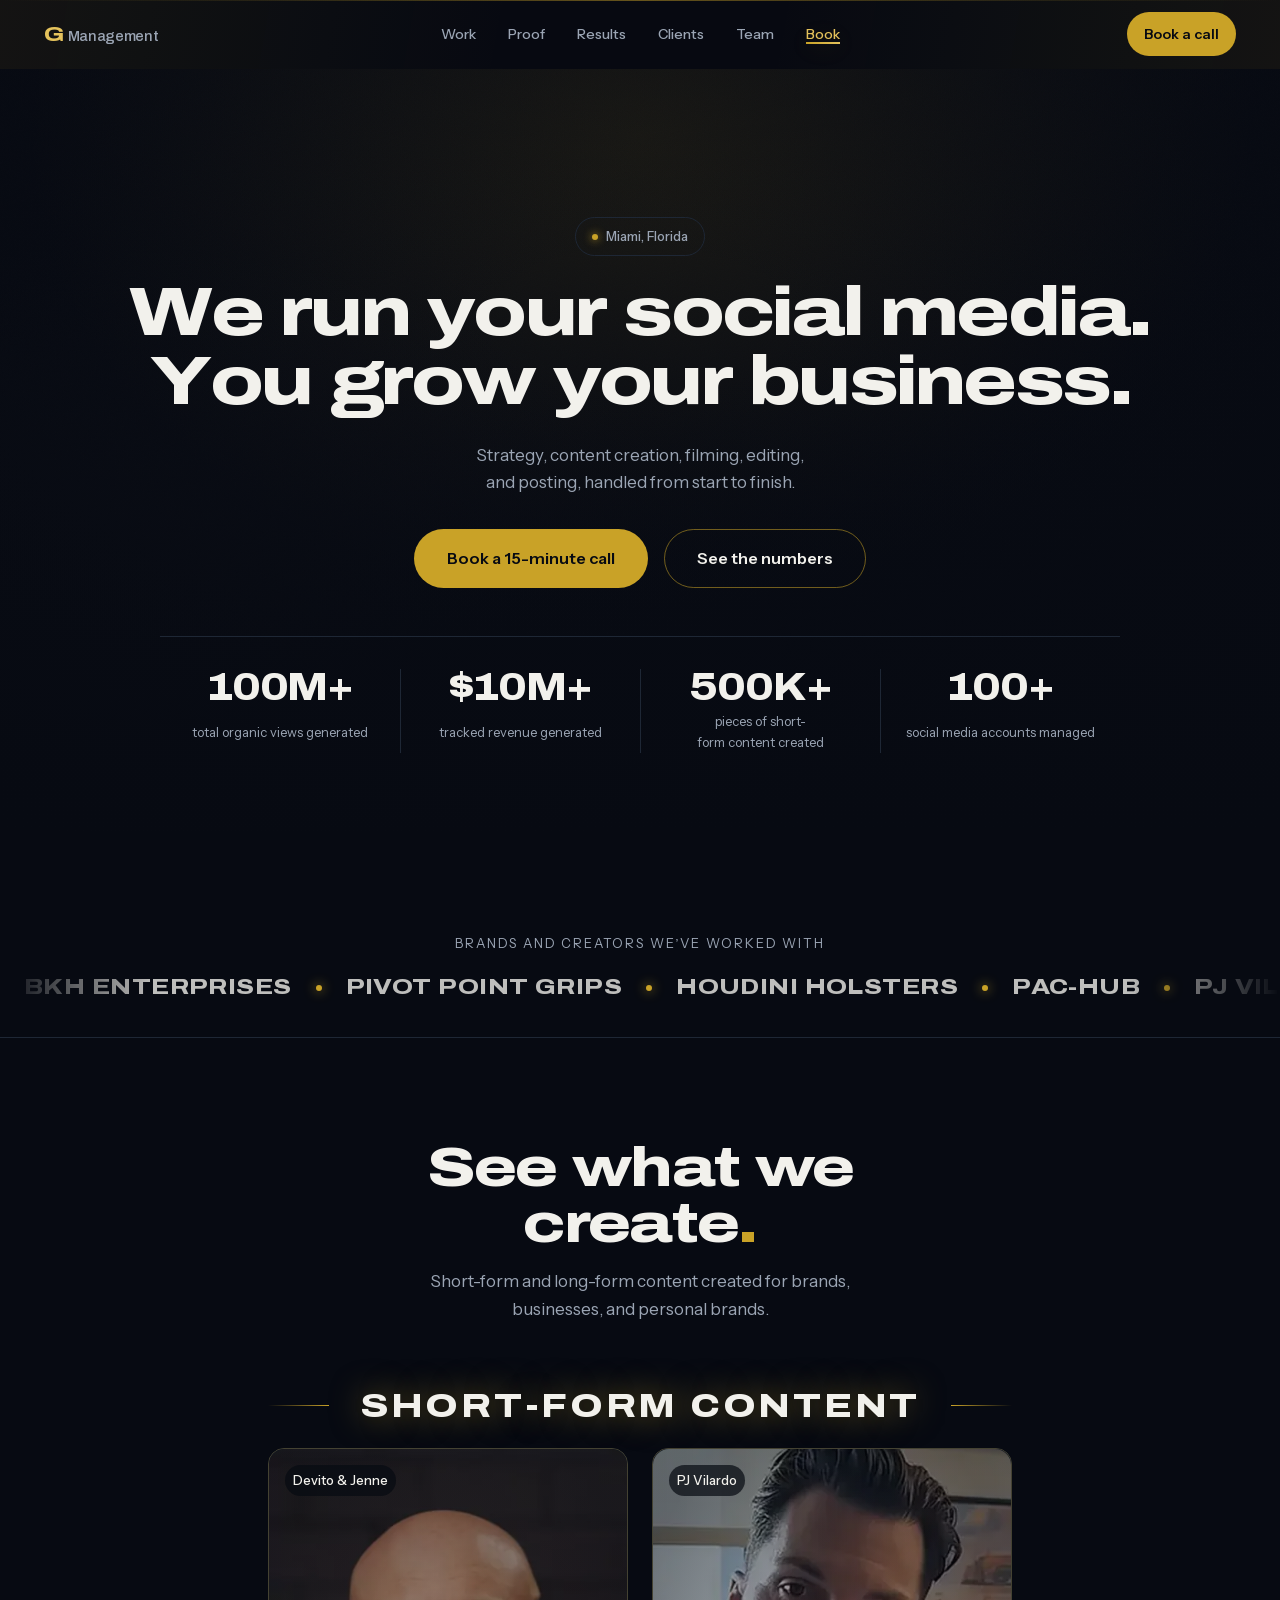
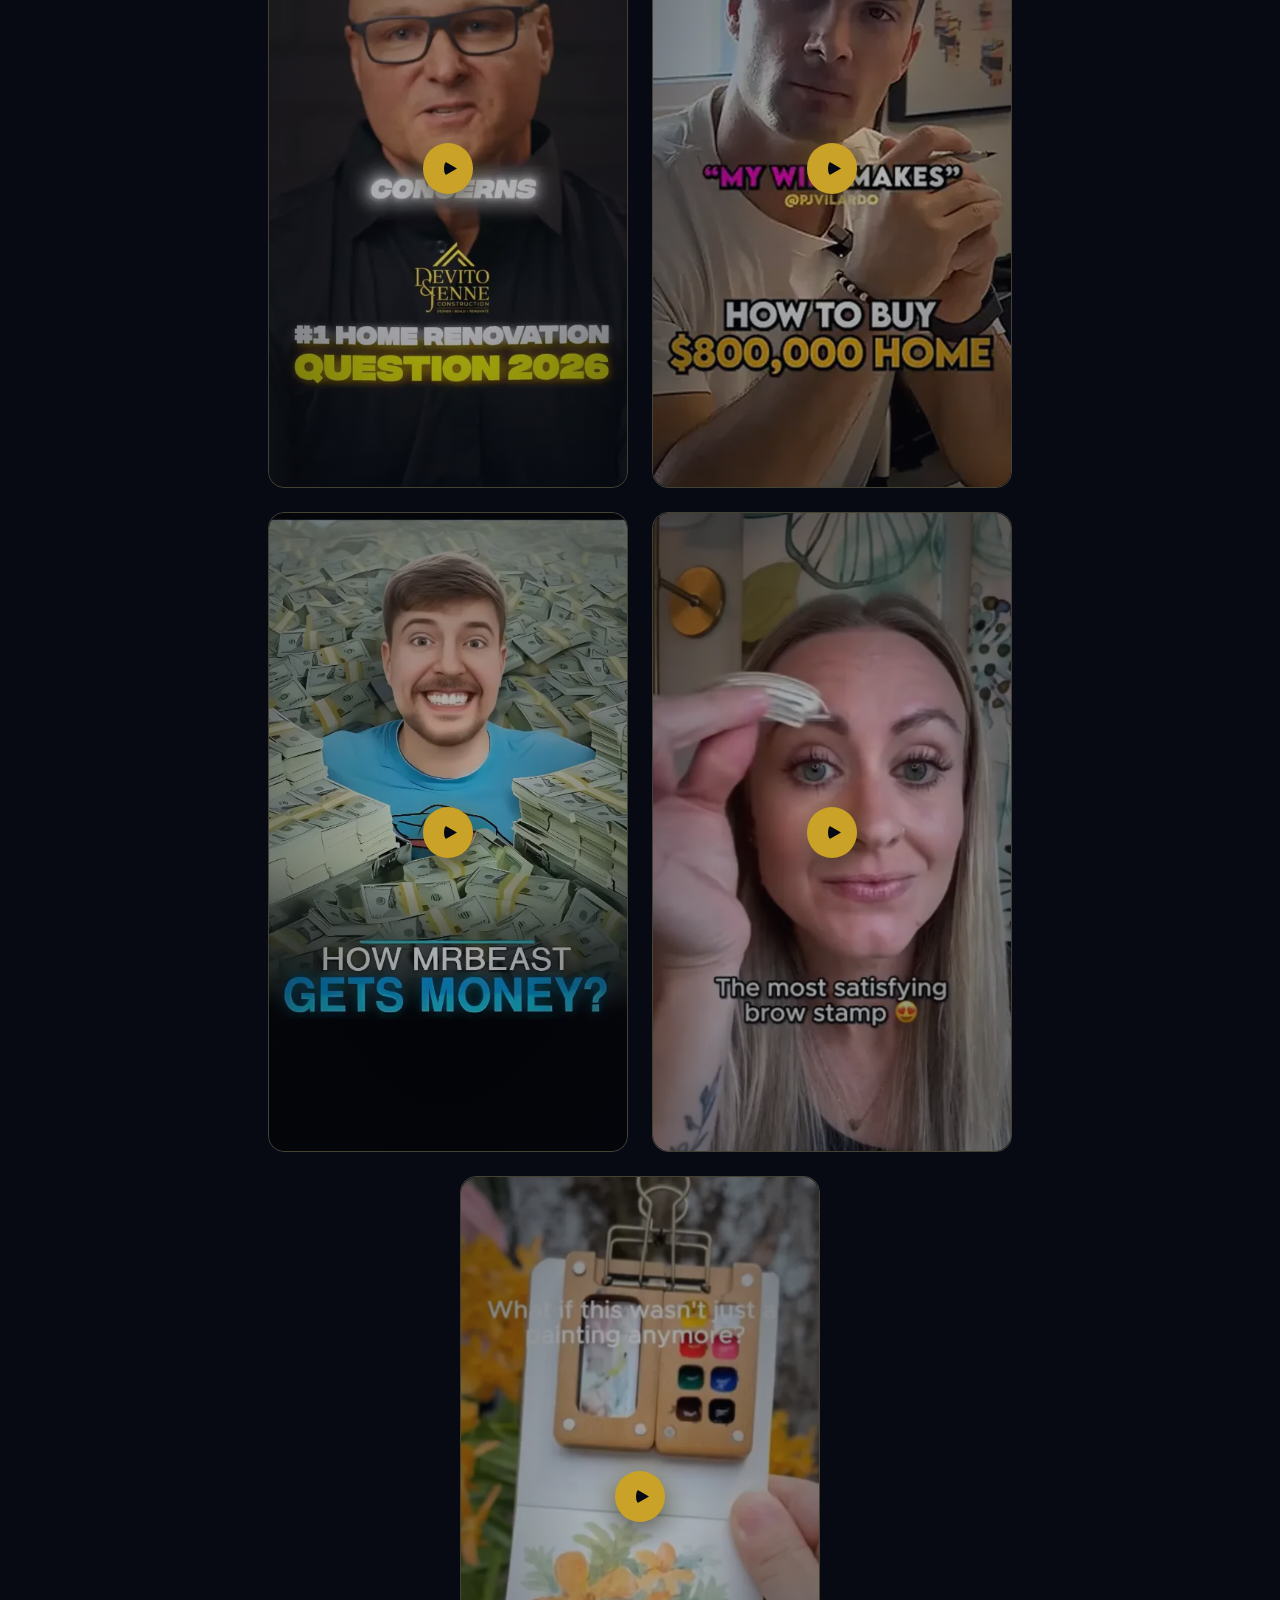
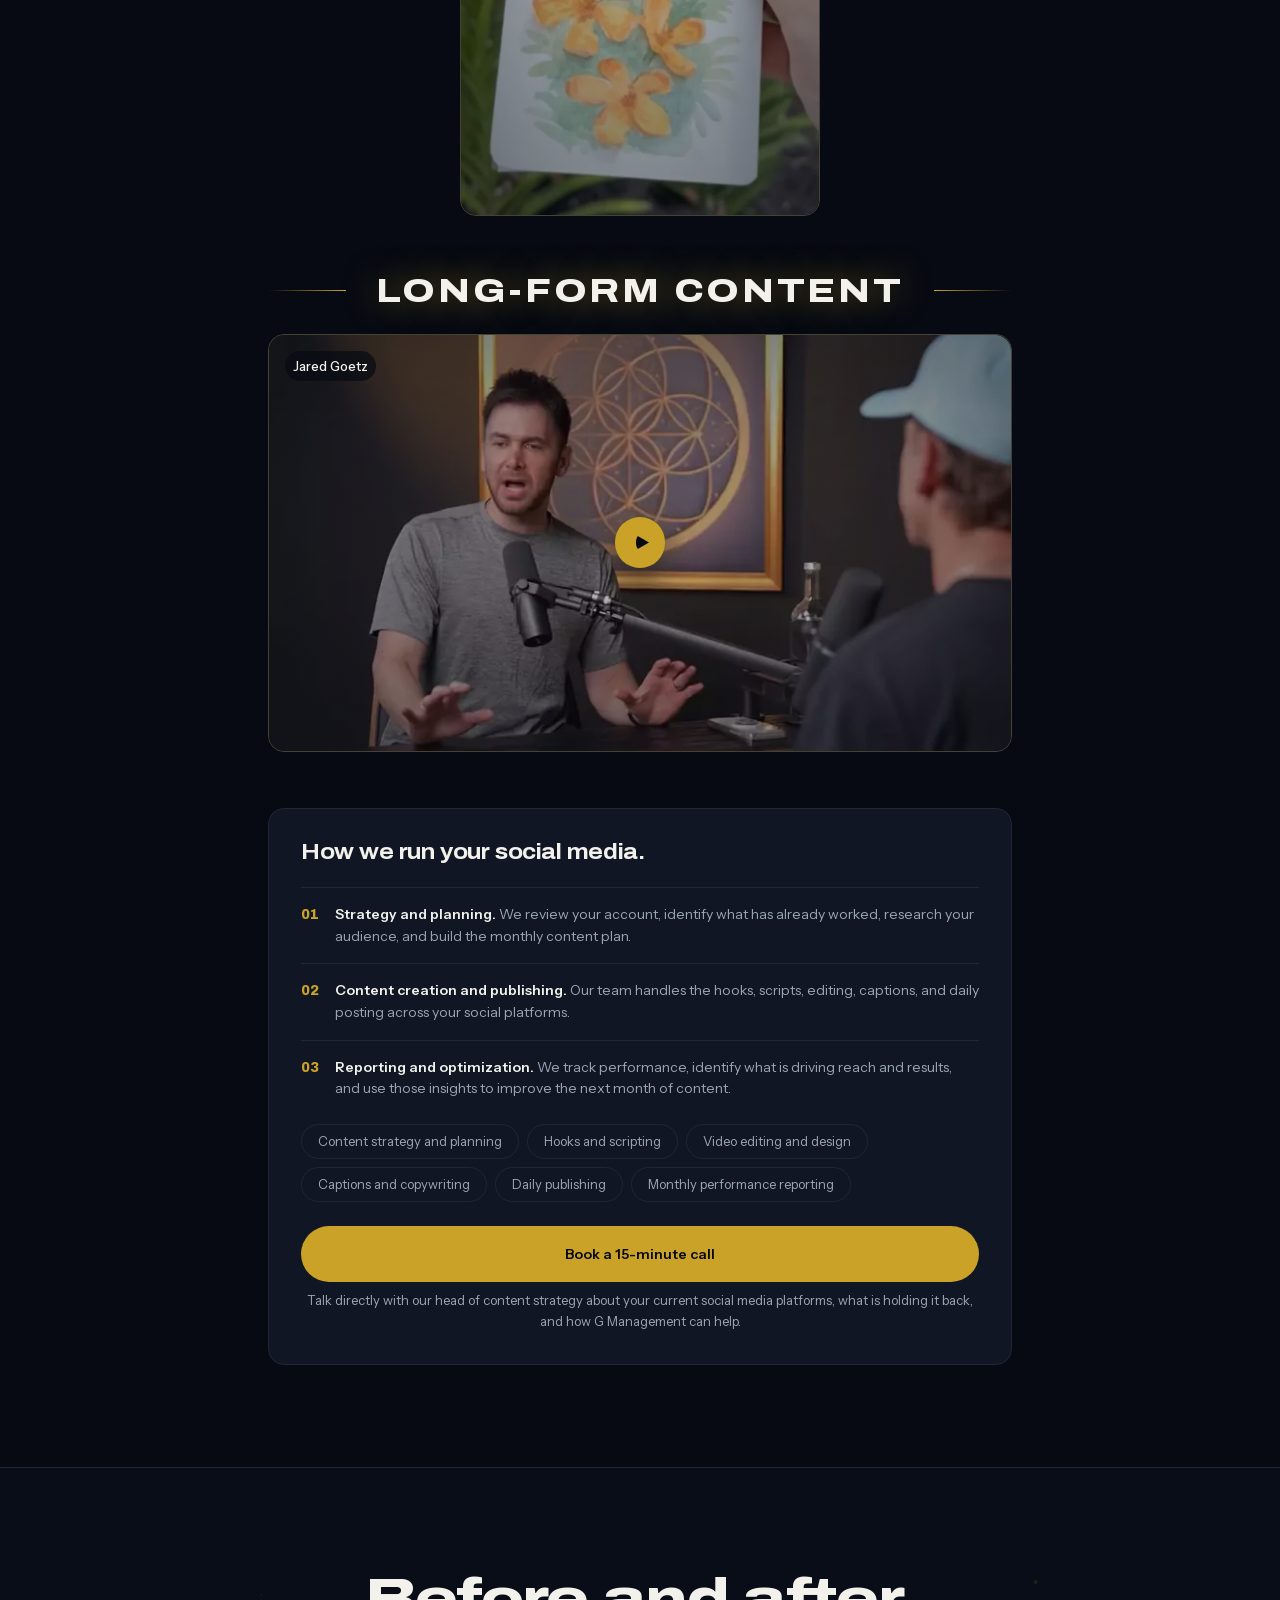
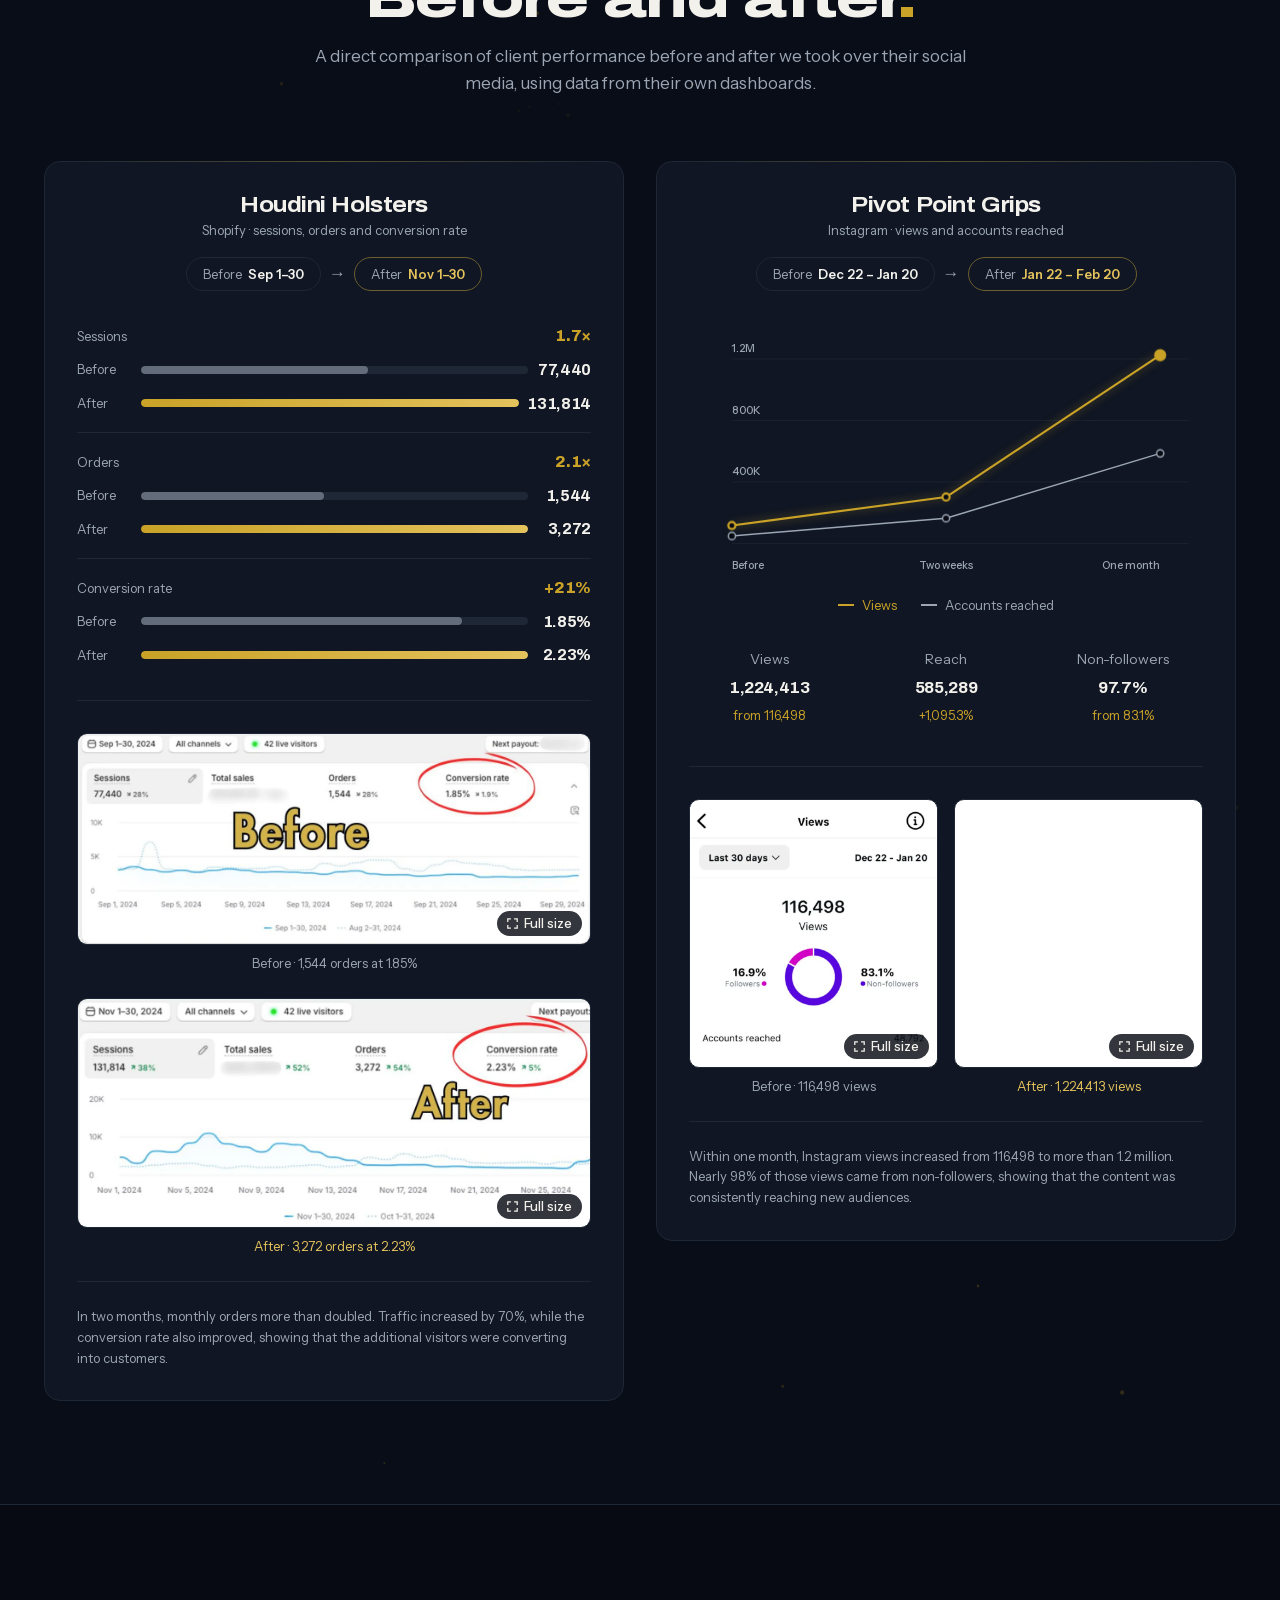
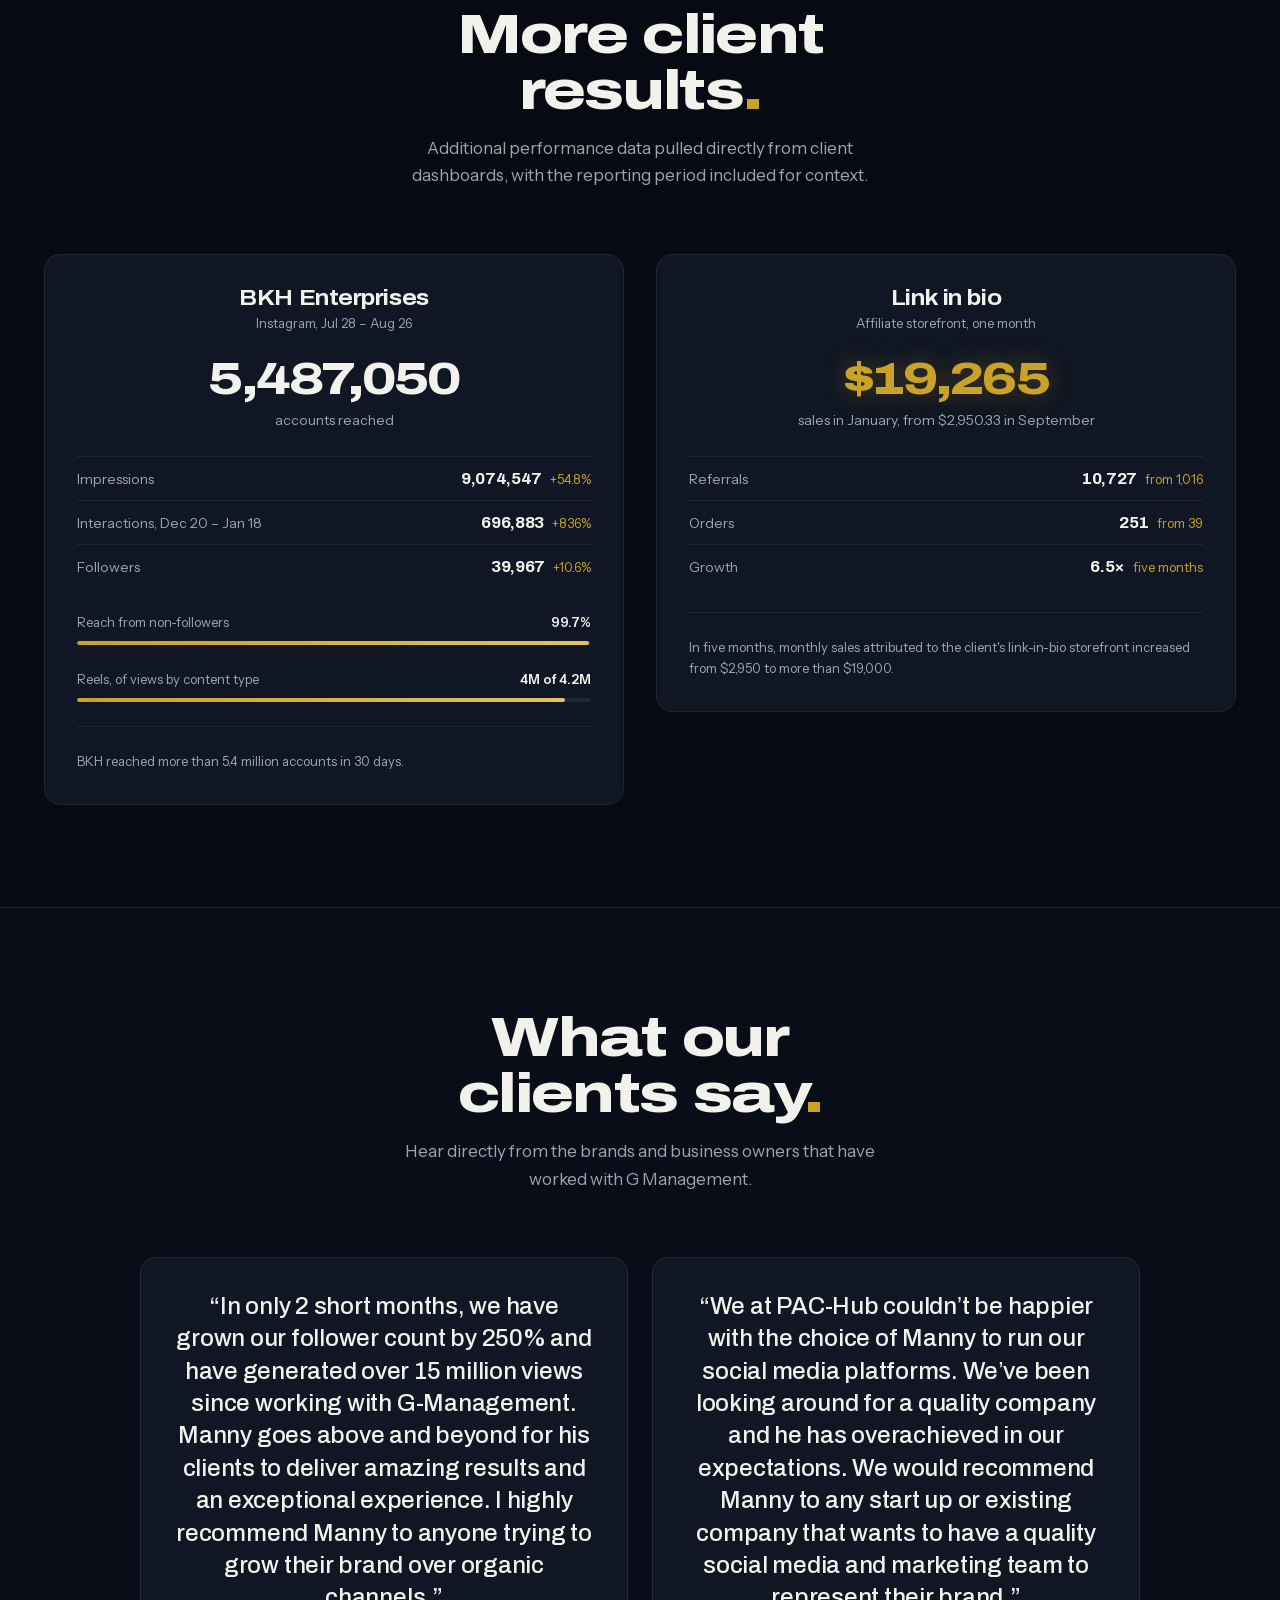
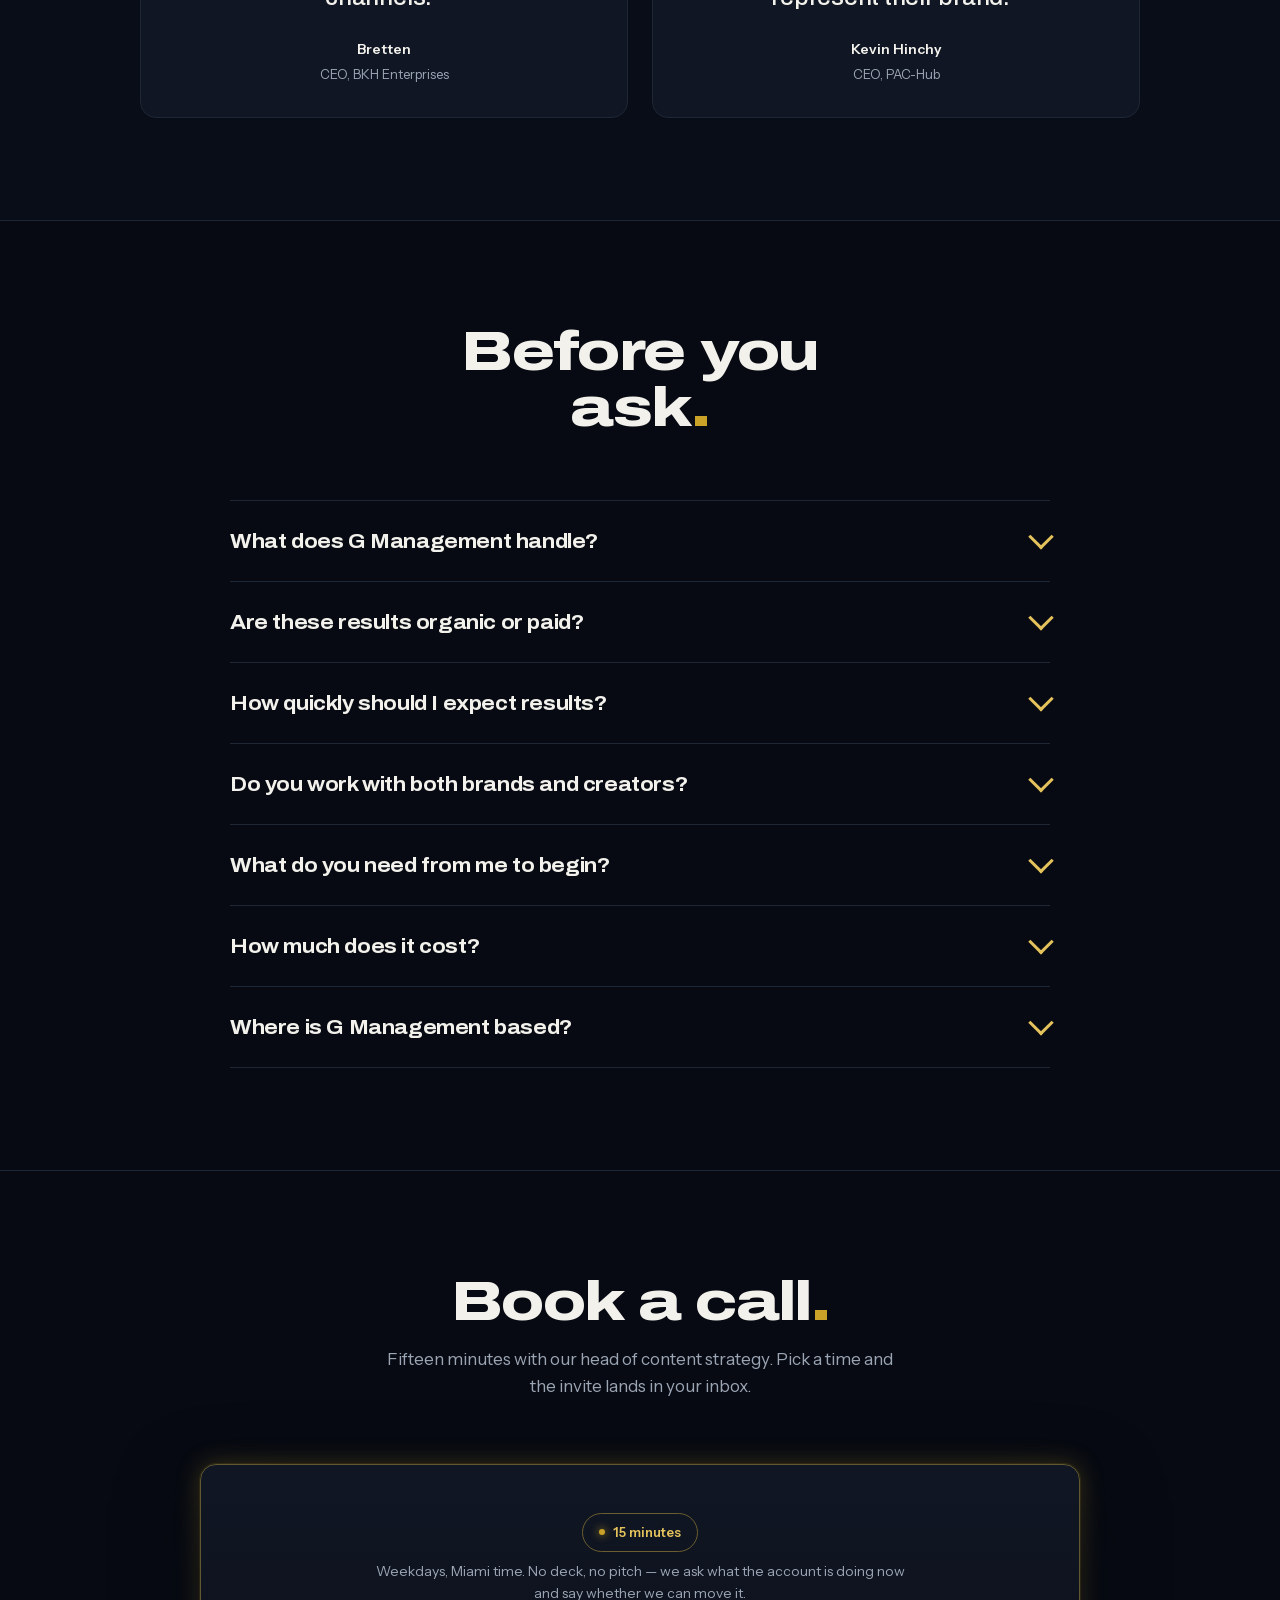
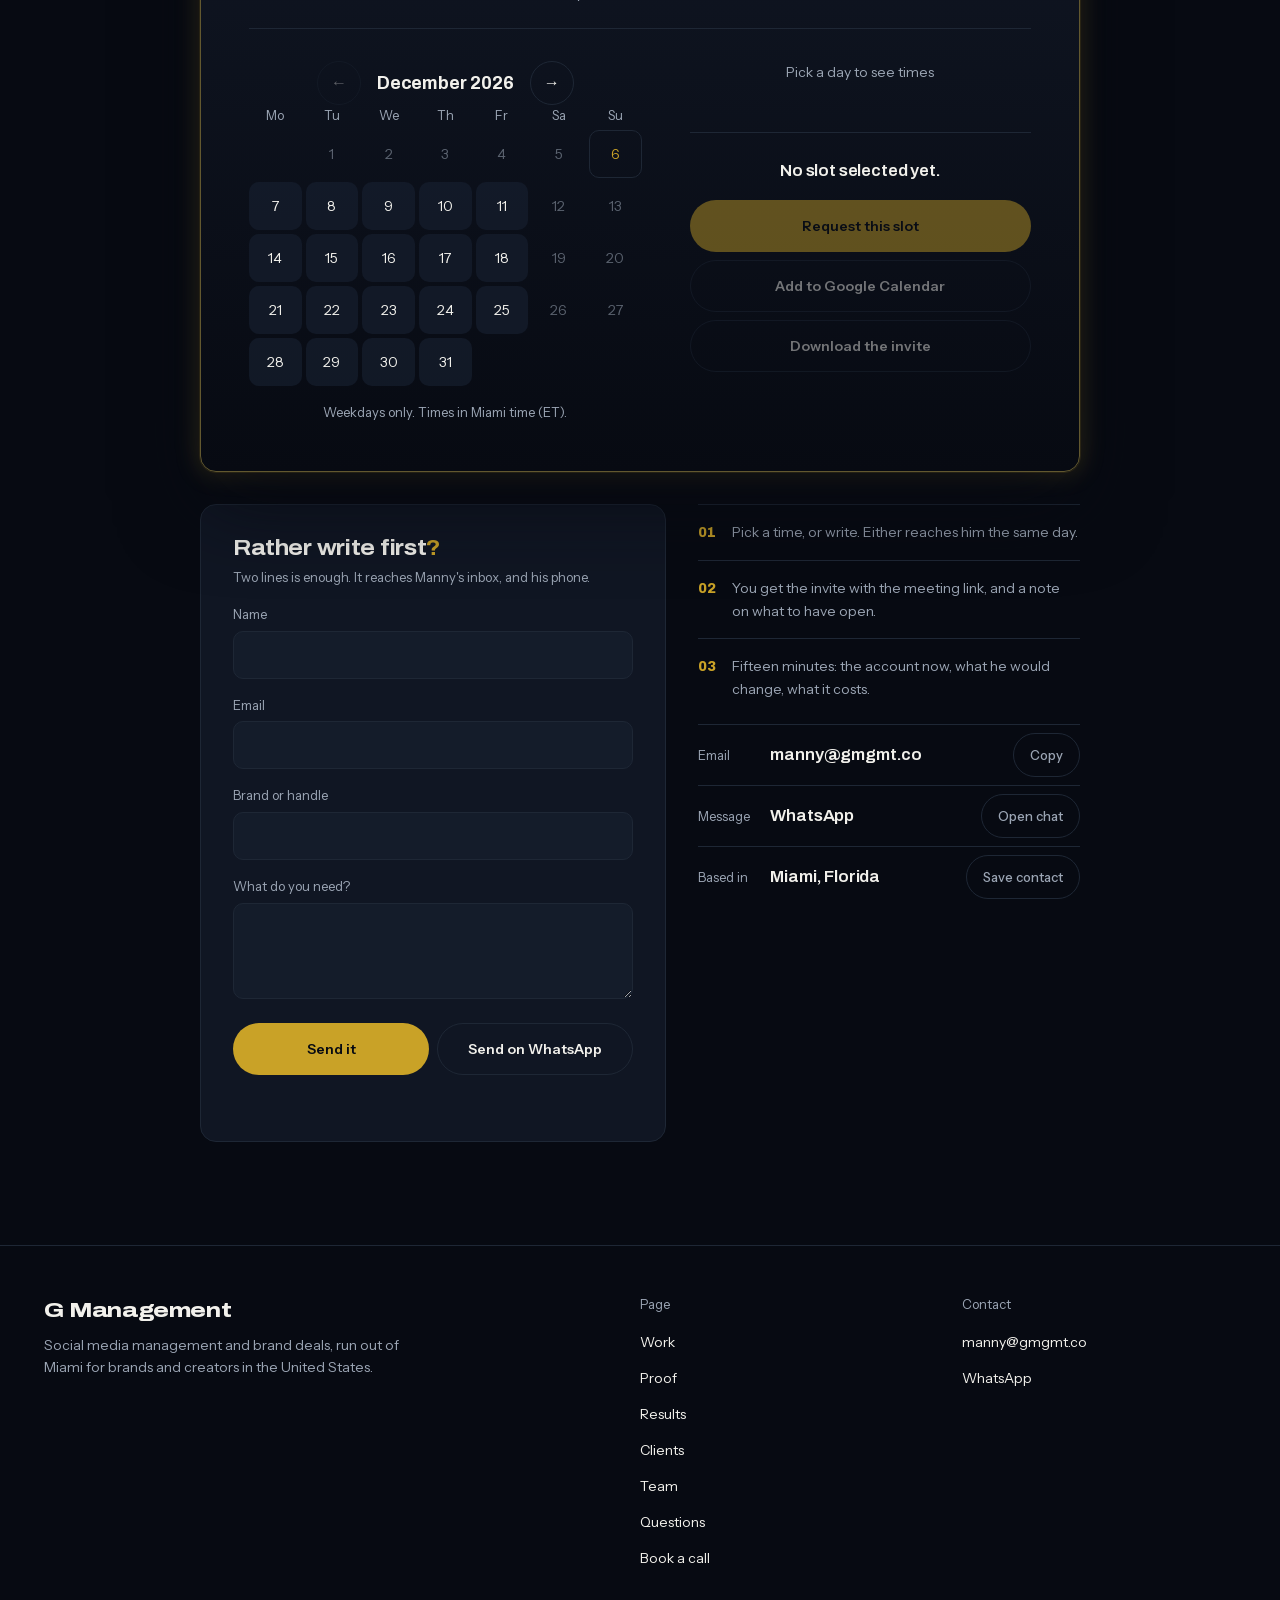
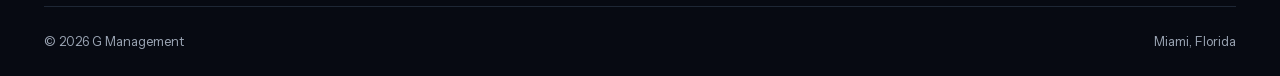
==== commit 71183b36: "Improve contact rows layout on mobile Stack contact rows vertically on screens below 500px wide to p" ====
--- a/index.html
+++ b/index.html
@@ -2222,6 +2222,7 @@
   gap: var(--sp-8);
   padding-block: var(--sp-8);
   border-top: var(--hairline);
+  flex-wrap: wrap;
 }
 .contact__label { flex: none; min-width: 64px; font-size: var(--t-label); color: var(--grey); }
 .contact__value {
@@ -2257,6 +2258,11 @@
 }
 .contact__act:hover { color: var(--paper); border-color: var(--gold); }
 .contact__act.is-done { color: var(--gold); border-color: var(--gold); }
+
+@media (max-width: 500px) {
+  .contact li { flex-direction: column; align-items: flex-start; }
+  .contact__act { margin-left: 0; width: 100%; justify-content: center; }
+}
 
 .action-bar {
   position: fixed;
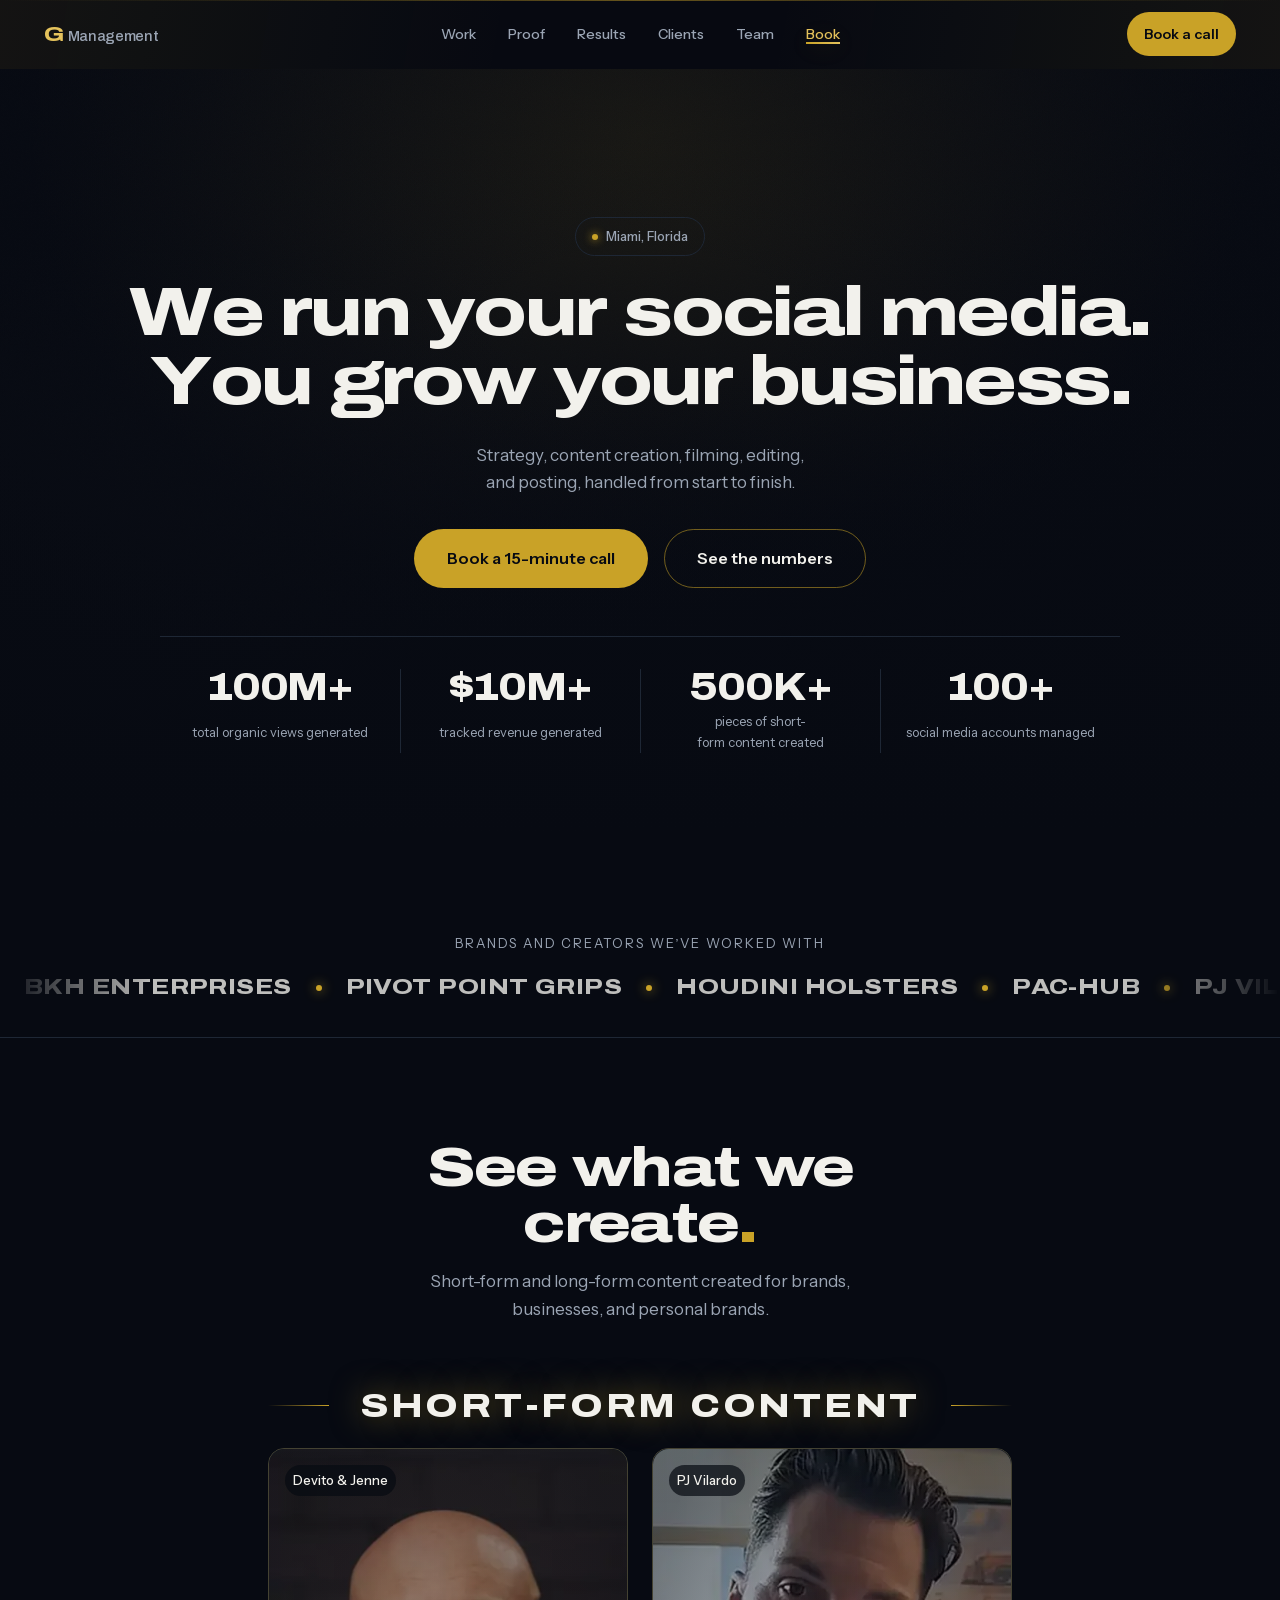
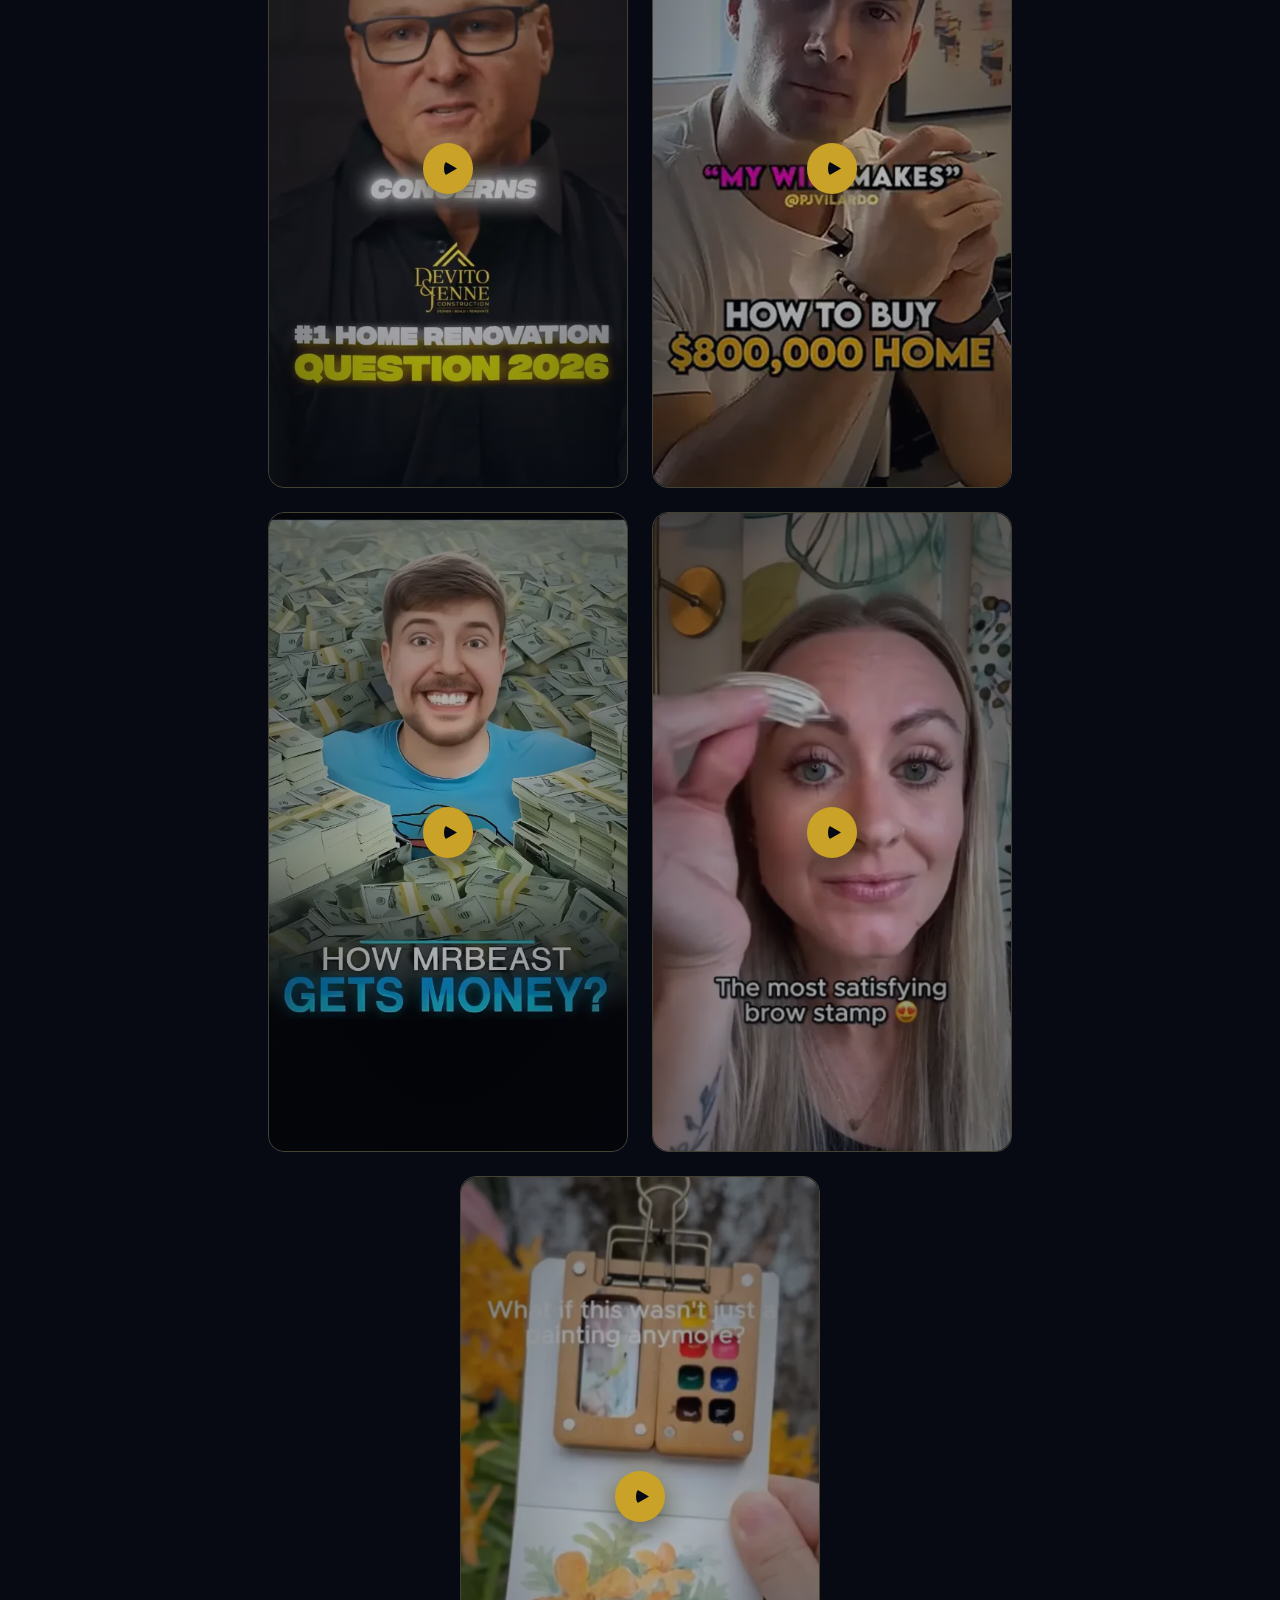
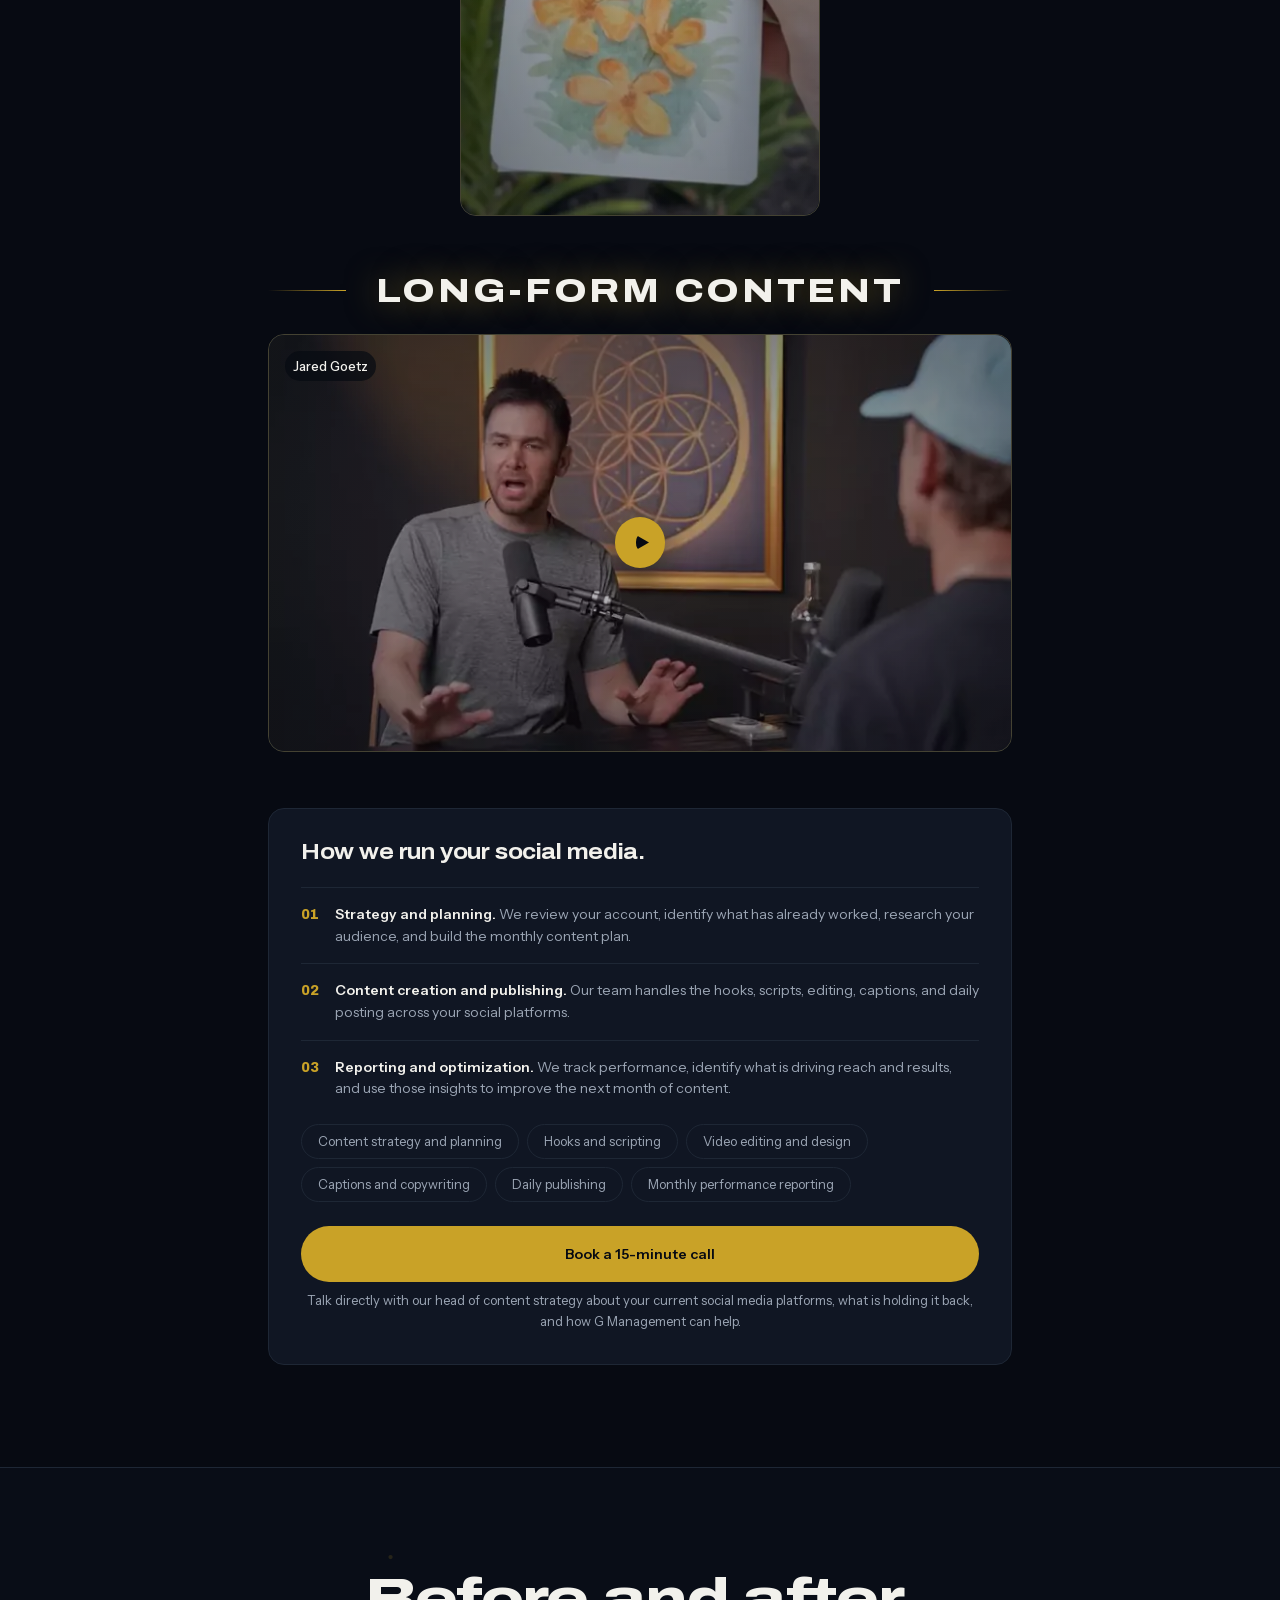
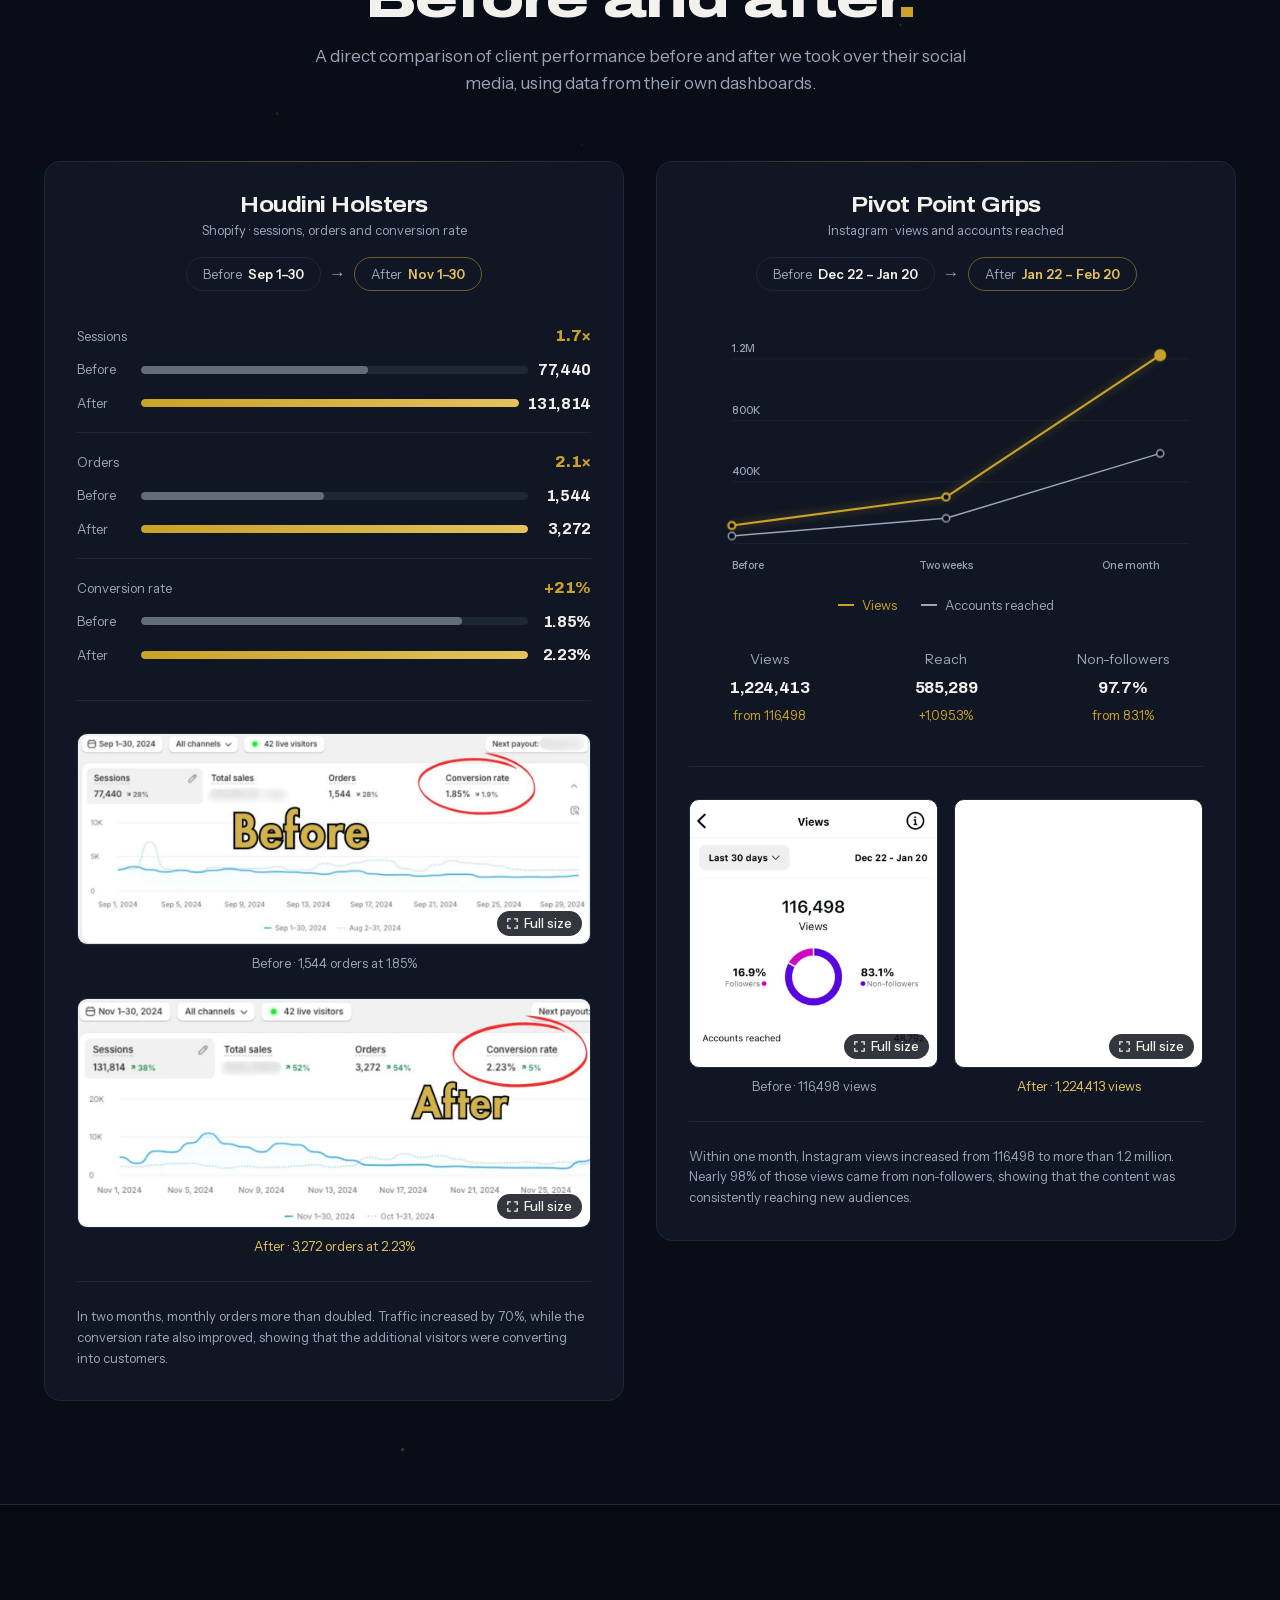
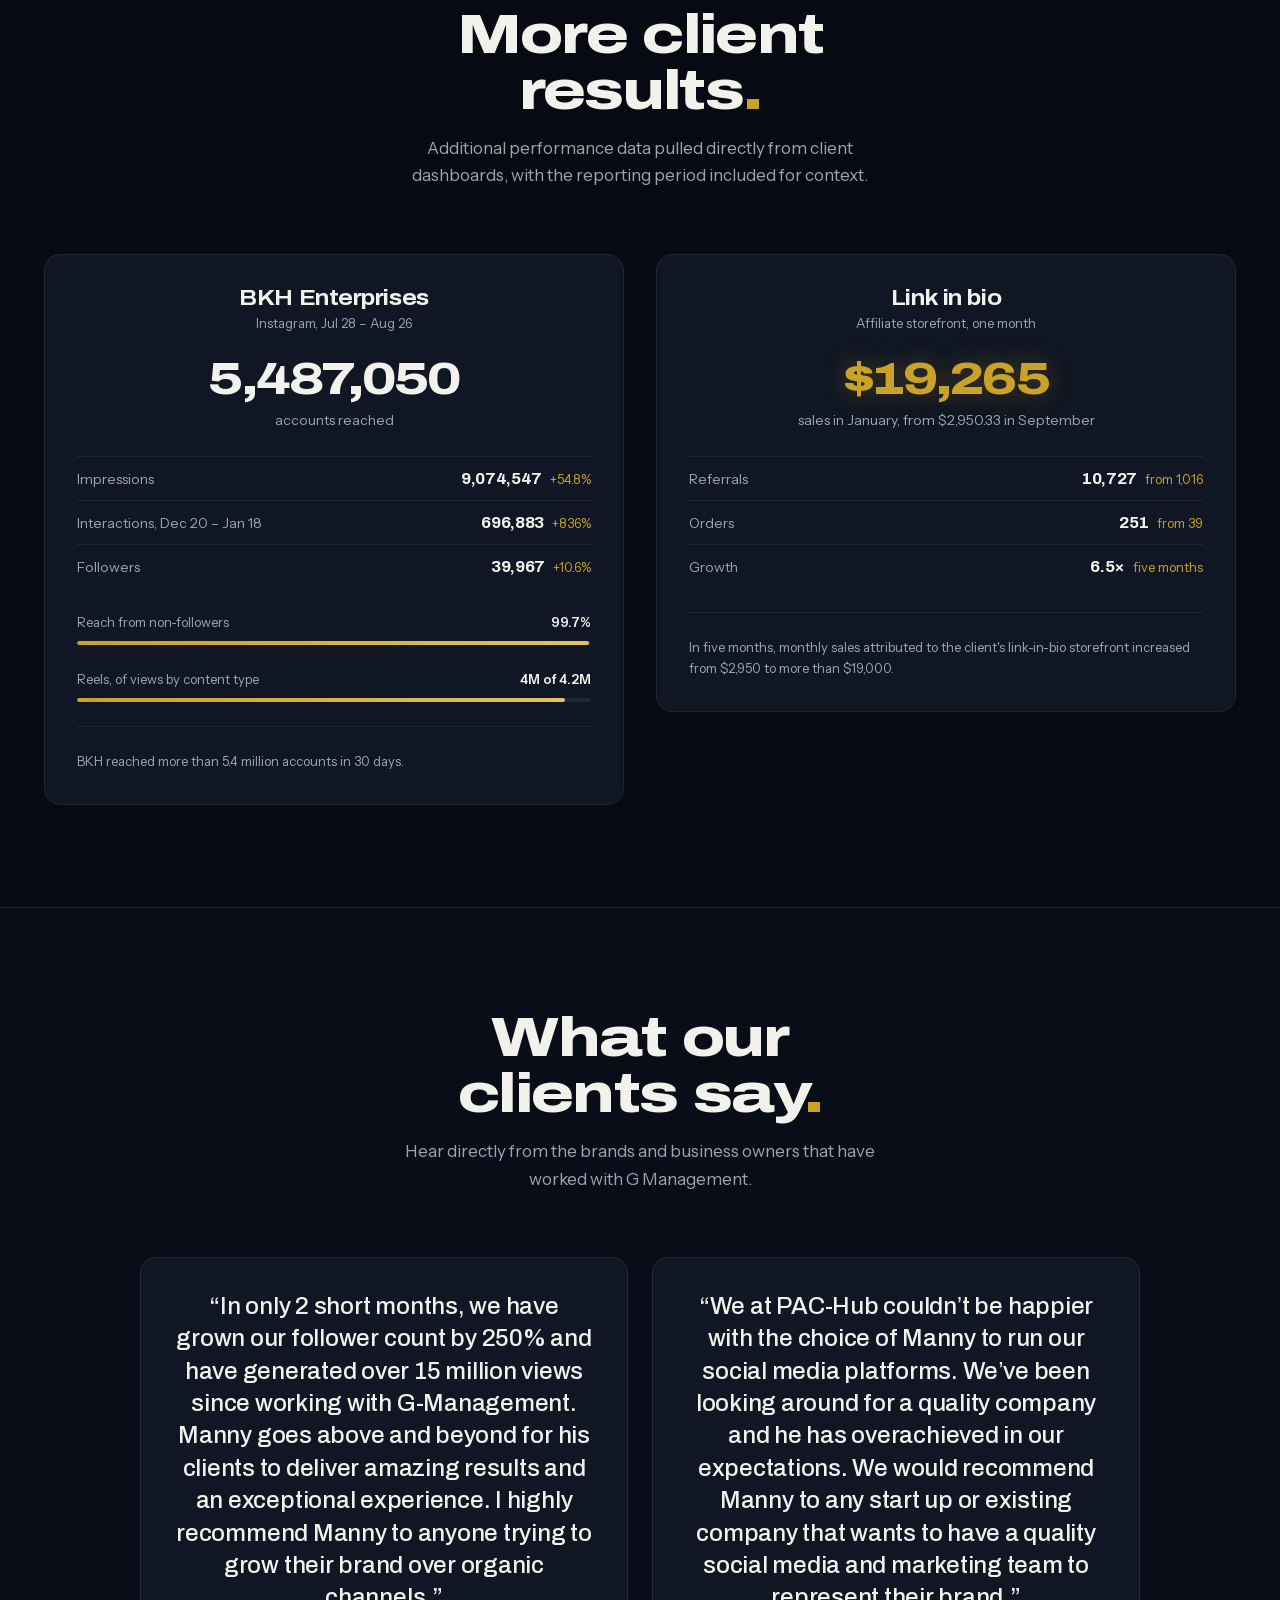
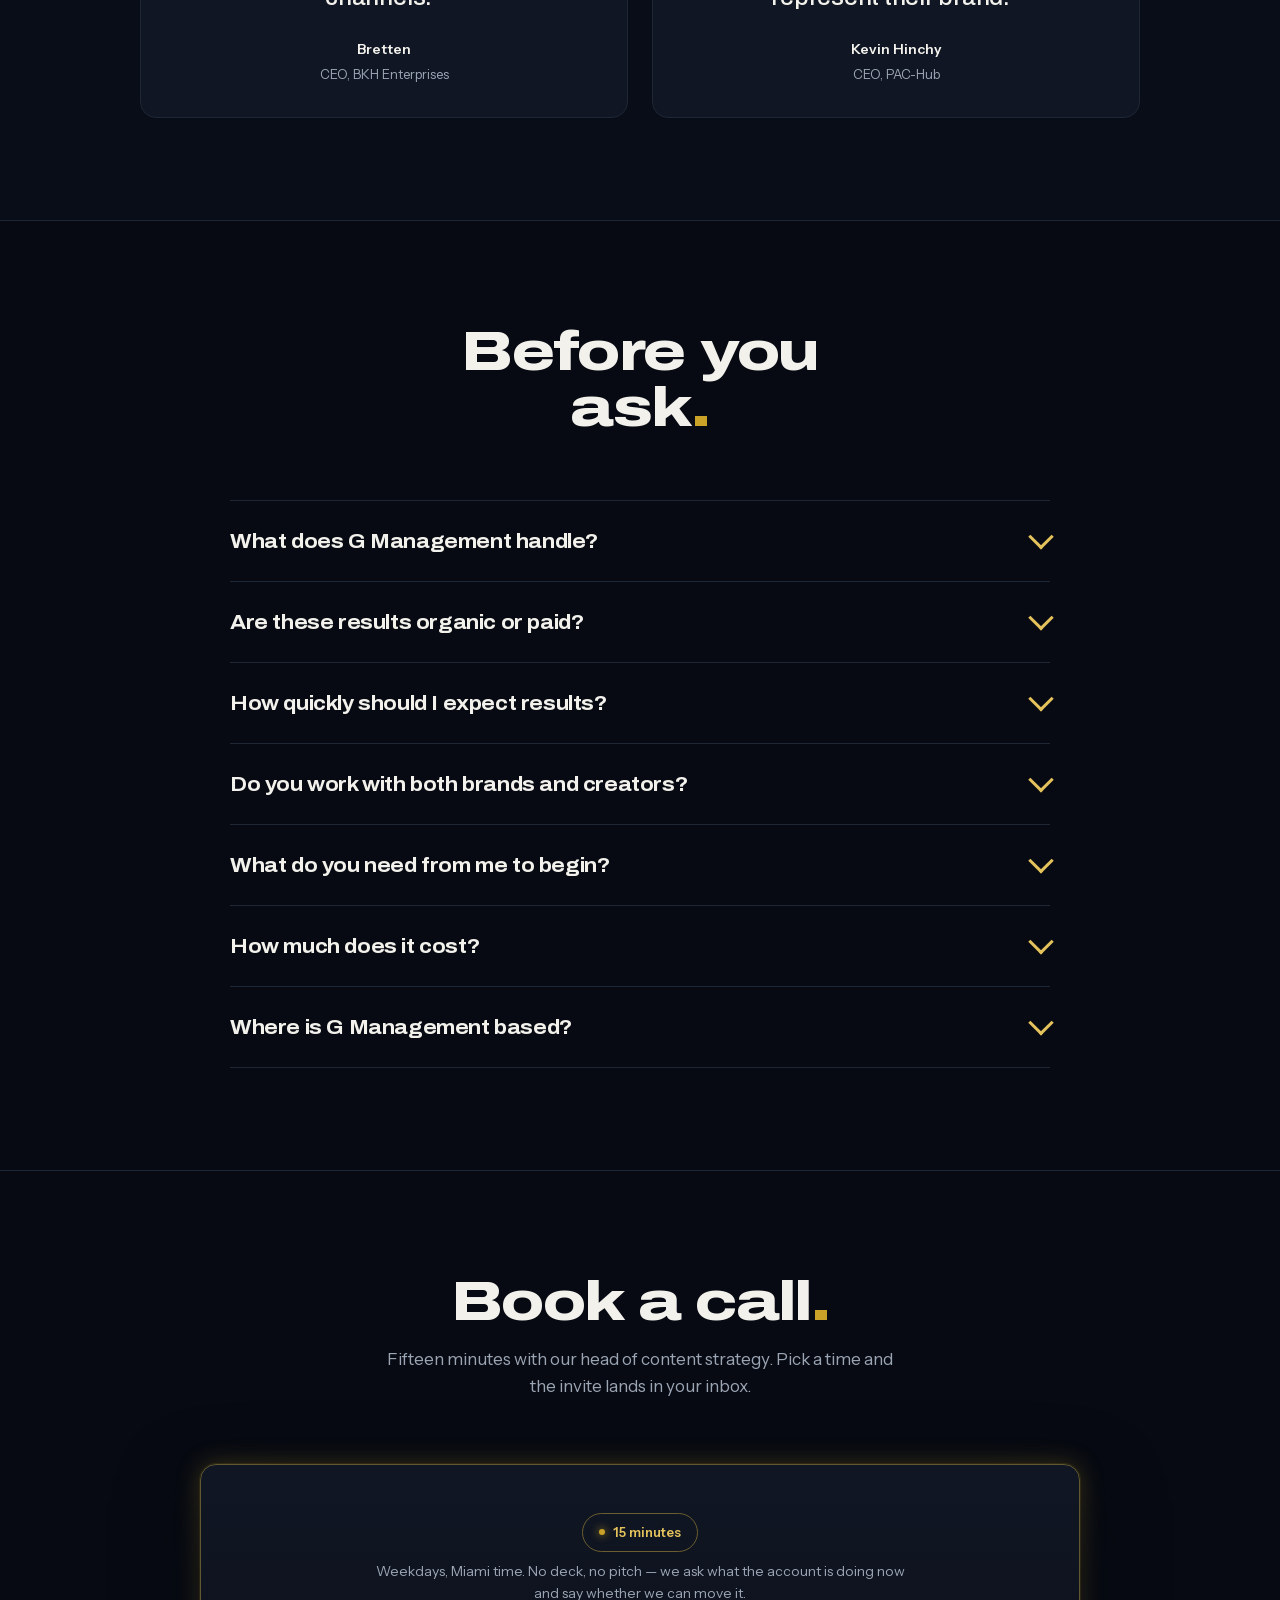
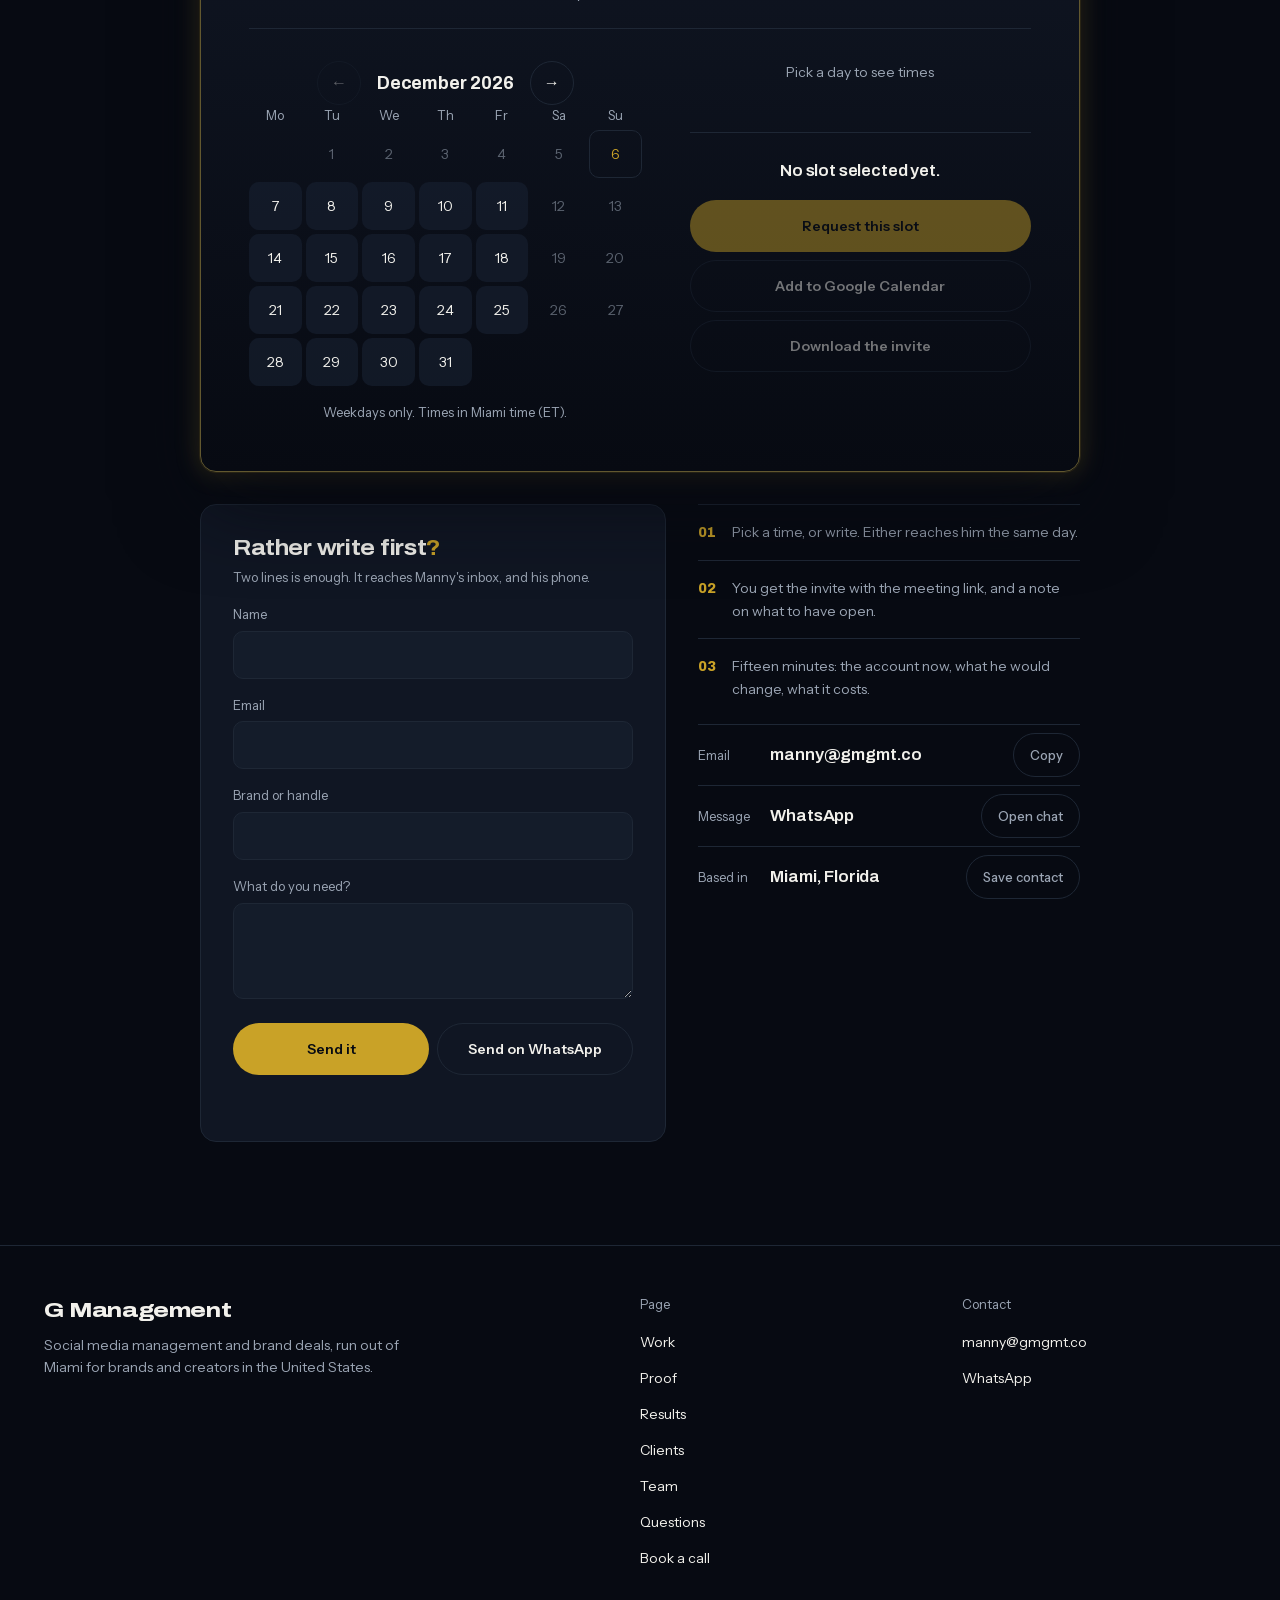
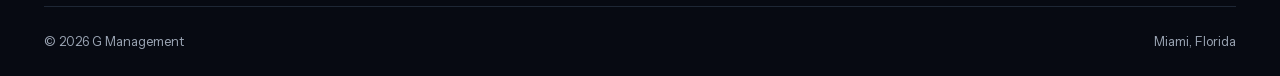
==== commit cf6885d1: "Optimize mobile scroll performance - Disable smooth scroll behavior on mobile/tablet (< 1000px) to a" ====
--- a/index.html
+++ b/index.html
@@ -187,9 +187,35 @@
 *, *::before, *::after { box-sizing: border-box; }
 
 html {
-  scroll-behavior: smooth;
   scroll-padding-top: var(--sp-64);
   -webkit-text-size-adjust: 100%;
+}
+
+/* Smooth scroll only on desktop - it interferes with native momentum scroll on mobile/tablet */
+@media (min-width: 1000px) {
+  html { scroll-behavior: smooth; }
+}
+
+/* Performance optimizations for mobile: disable decorative animations that impact scroll smoothness */
+@media (max-width: 699px) {
+  /* Disable complex animations on mobile for better scroll performance */
+  .motes { display: none !important; }
+
+  /* Simplify button animations on mobile */
+  .btn { transition: color 100ms var(--ease), border-color 100ms var(--ease); }
+  .btn::before { display: none; }
+  .btn:hover { transform: none; }
+
+  /* Reduce reveal animation complexity on mobile */
+  .js [data-reveal] { transition: opacity 300ms var(--ease) !important; }
+  .js [data-reveal="shot"] { clip-path: none; transition: none; }
+
+  /* Simplify card animations on mobile */
+  .bento__card, .ba__card { transition: border-color 200ms var(--ease); }
+  .bento__card:hover, .ba__card:hover { transform: none; box-shadow: none; }
+
+  /* Disable reel frame animations on mobile */
+  .reel__frame:hover { transform: none; box-shadow: none; }
 }
 
 body {
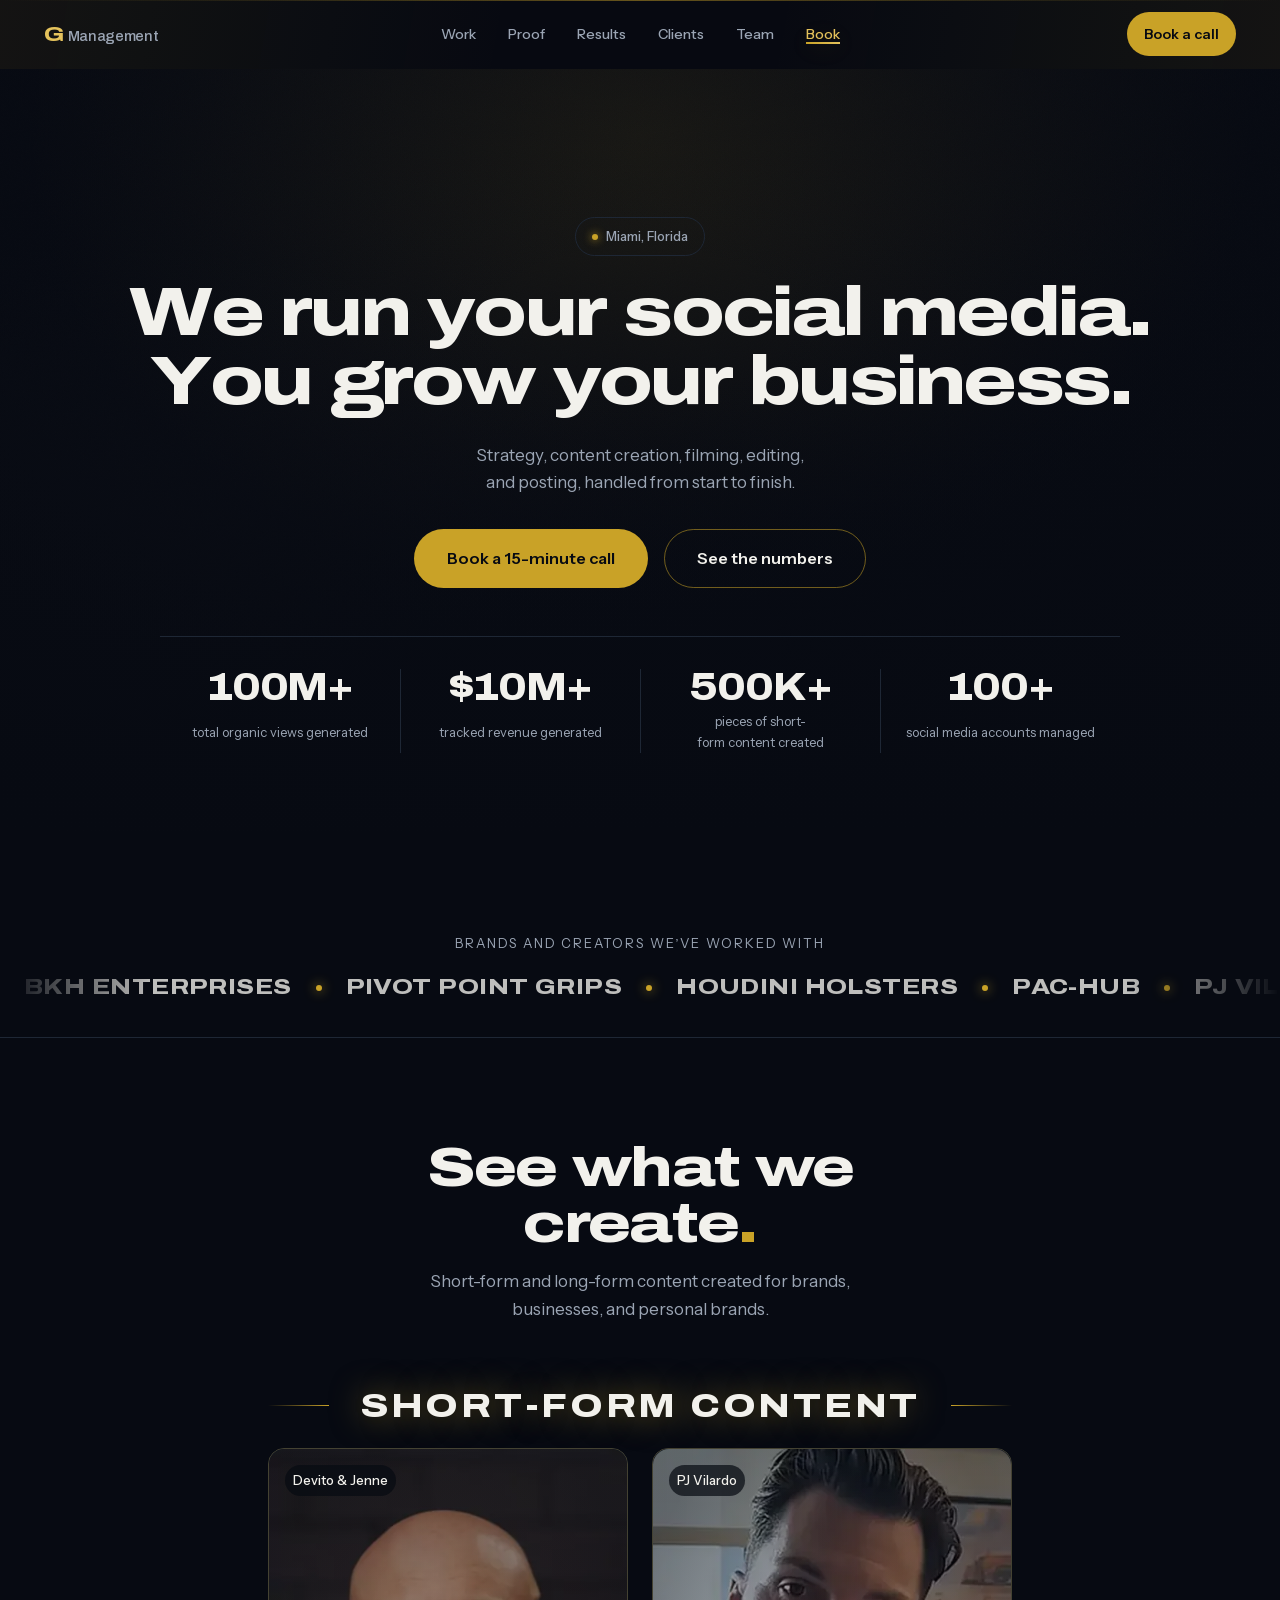
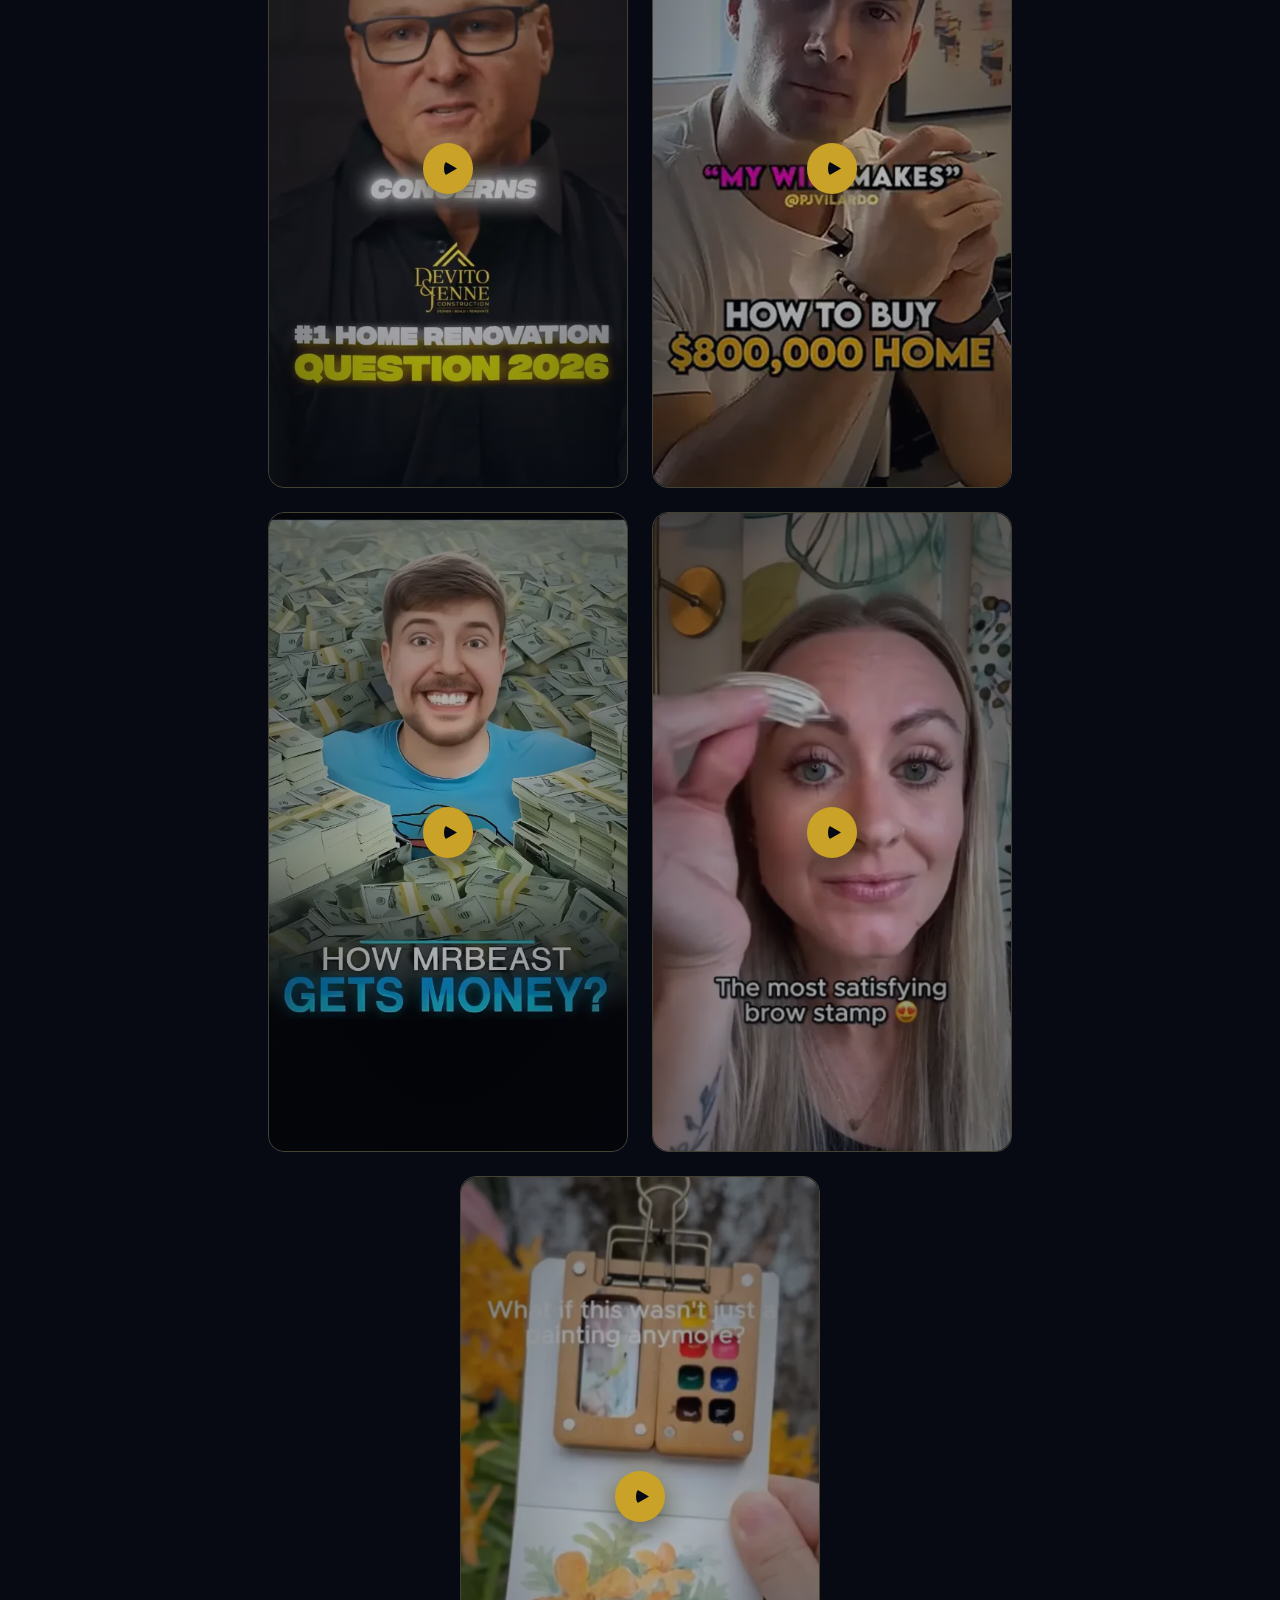
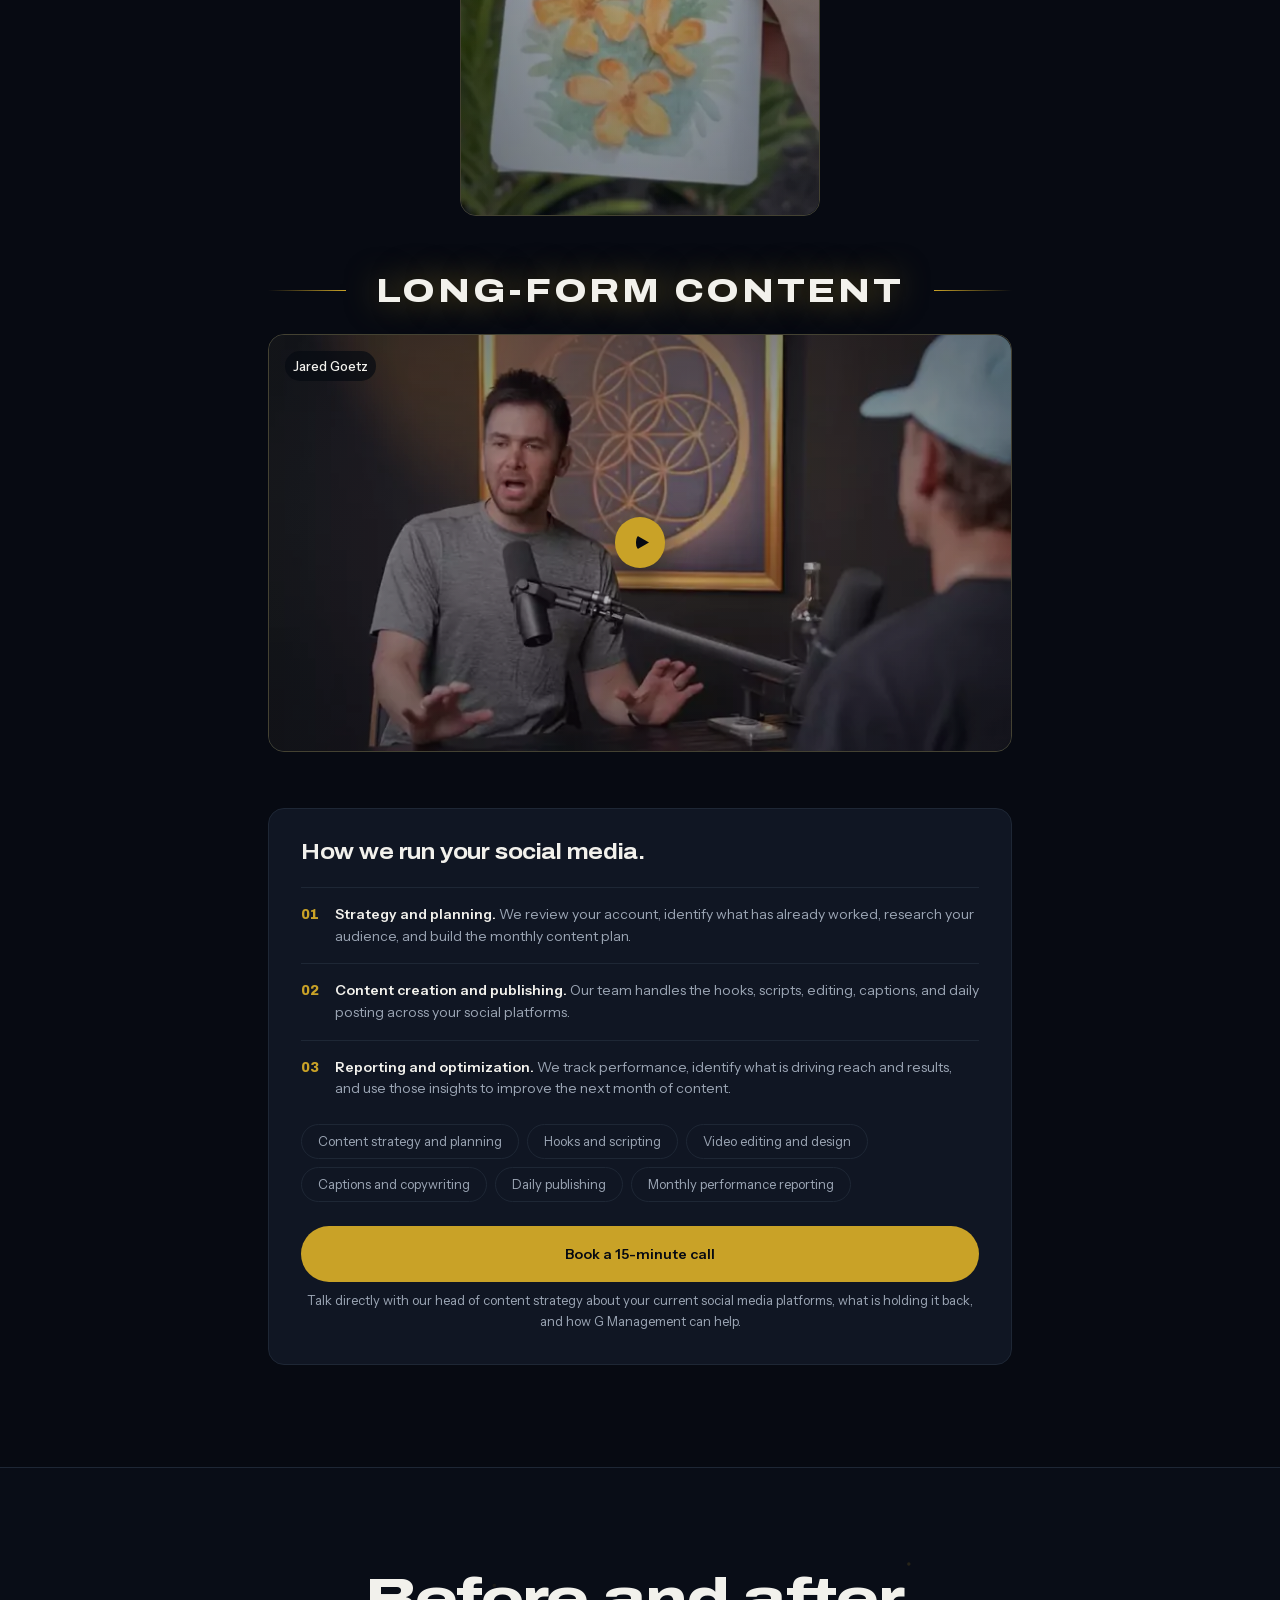
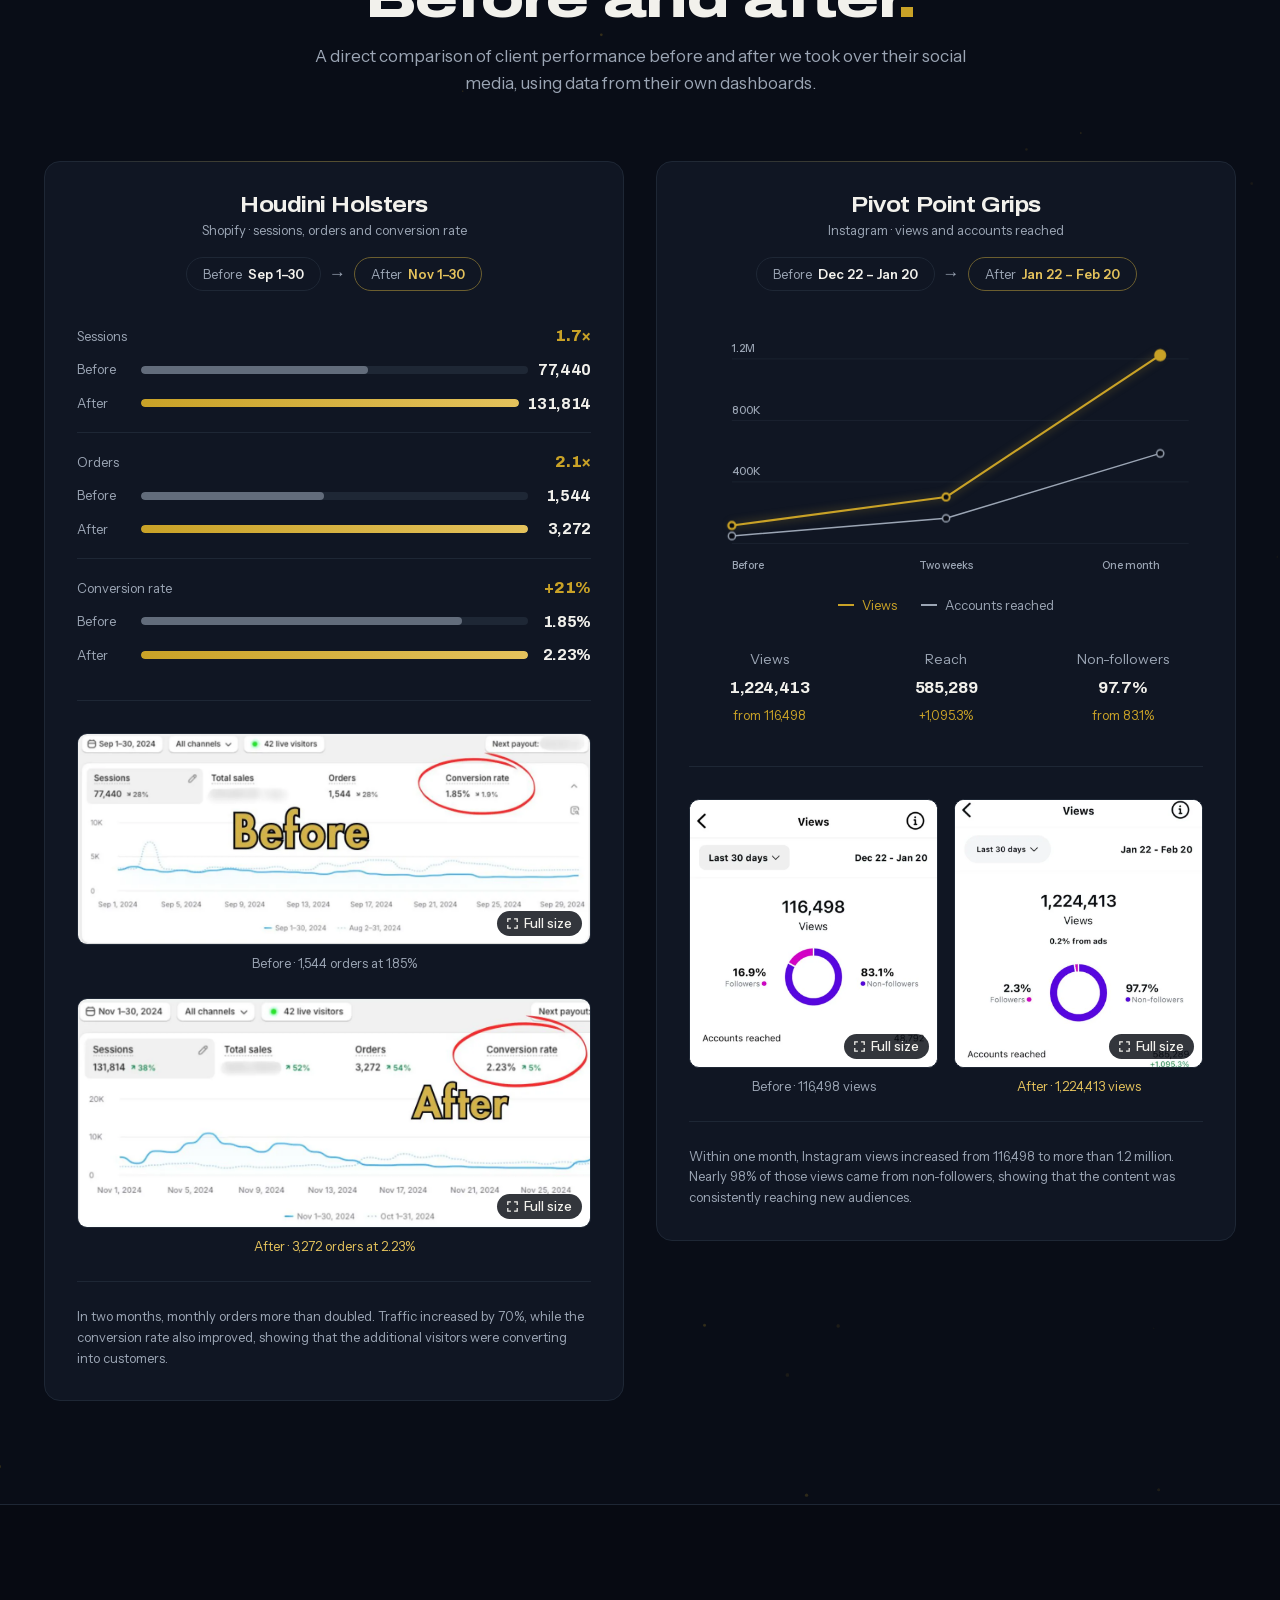
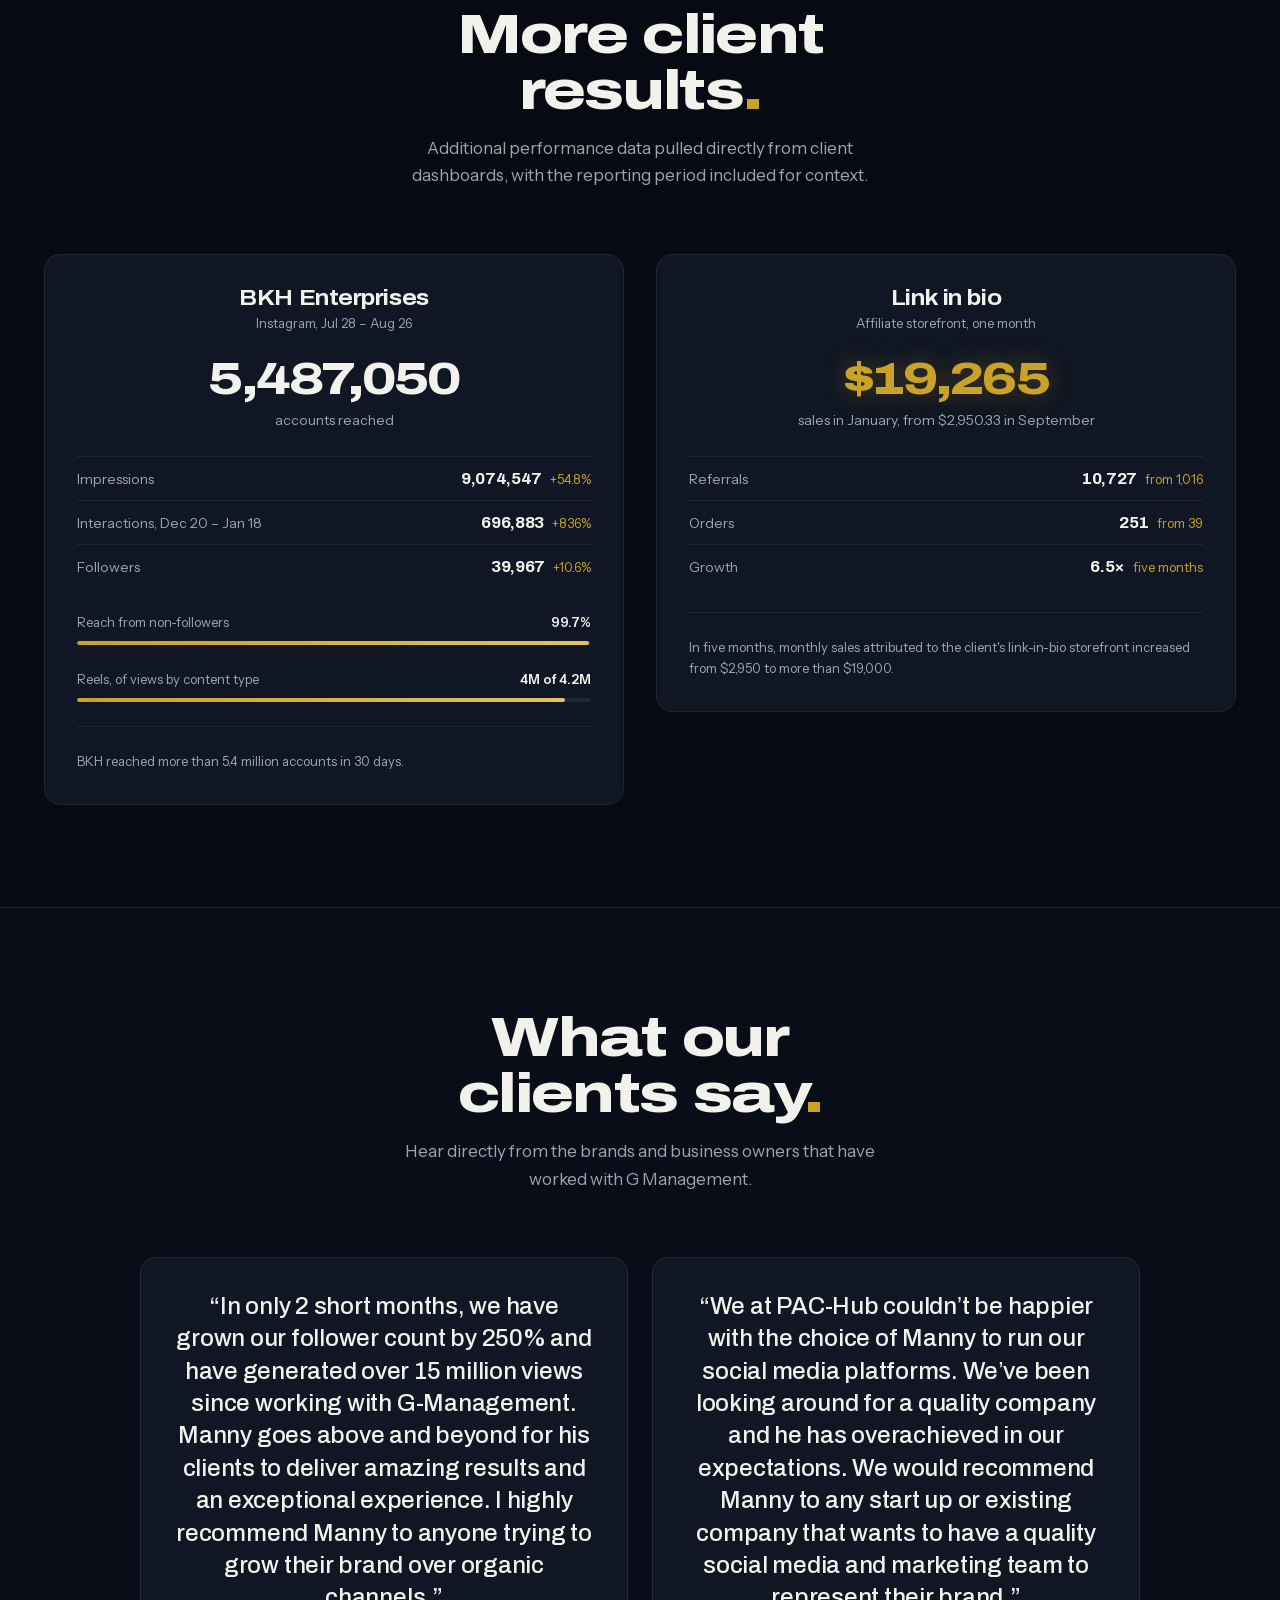
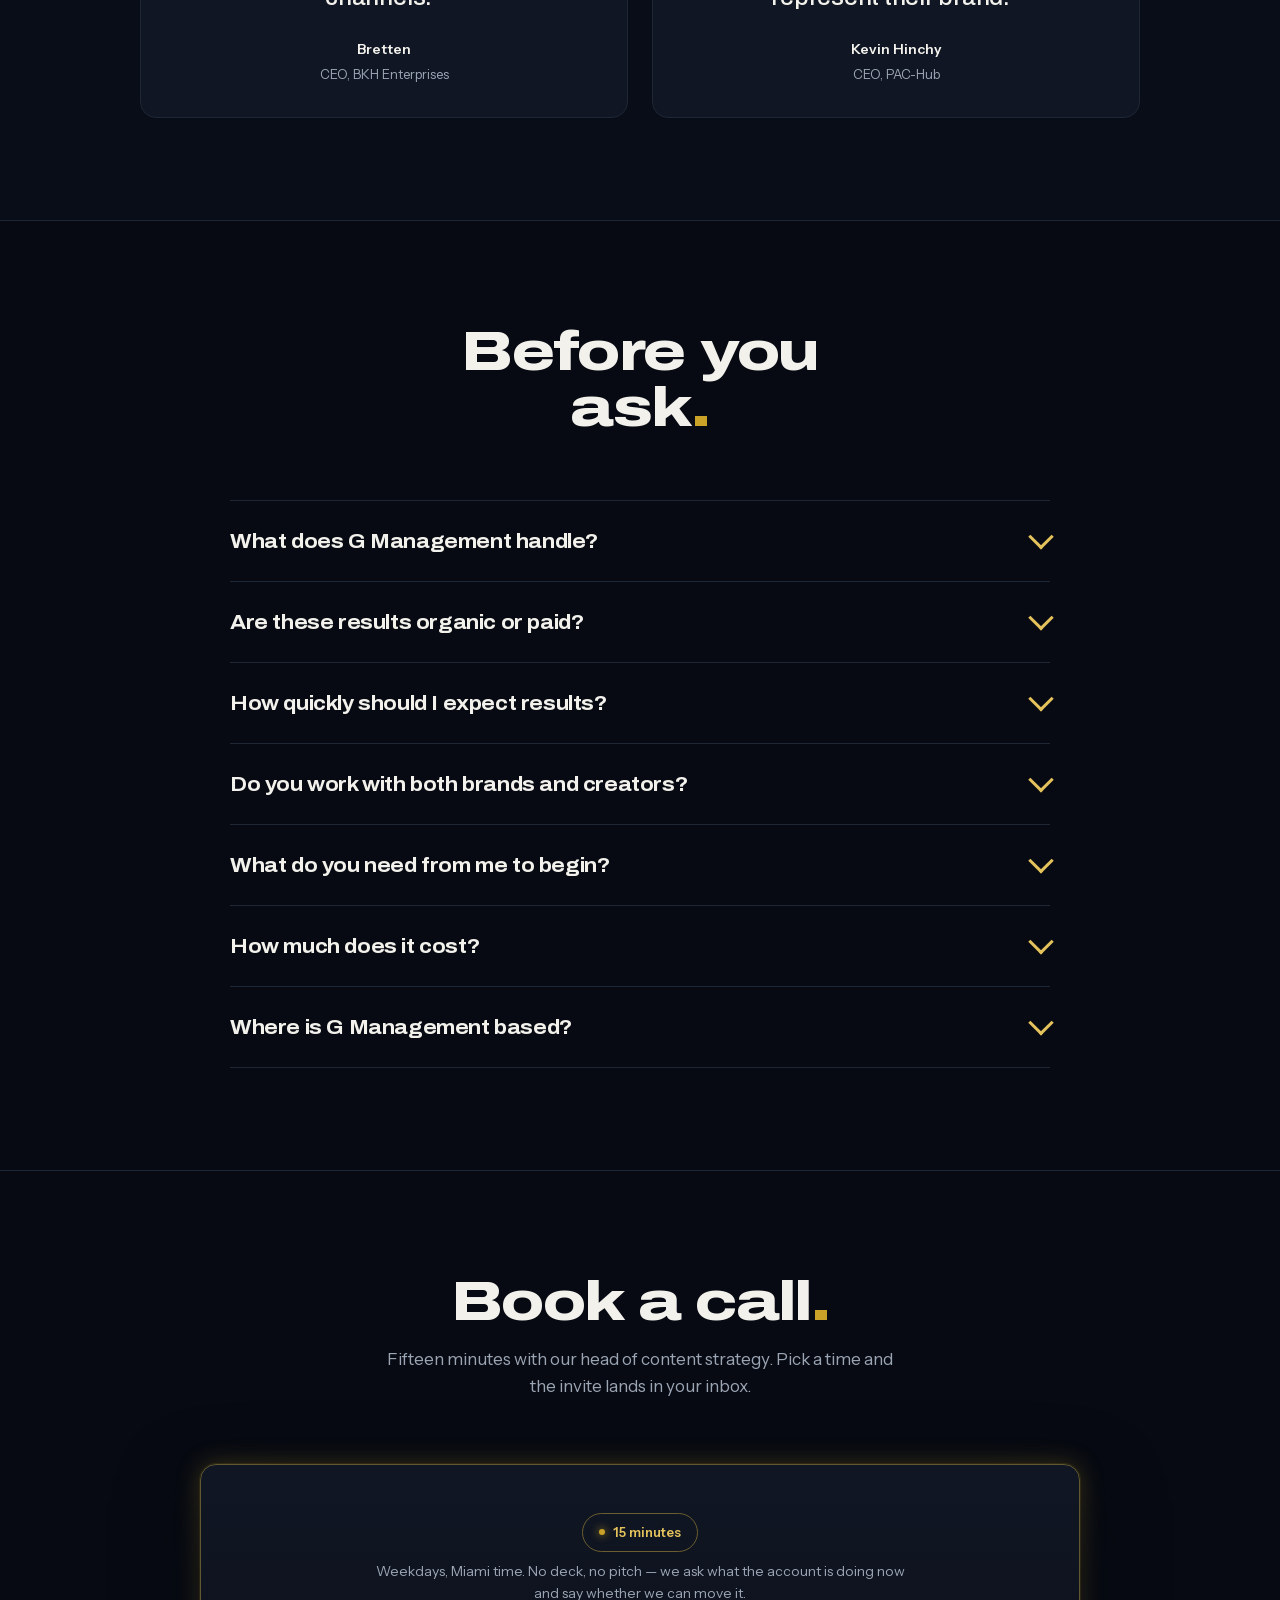
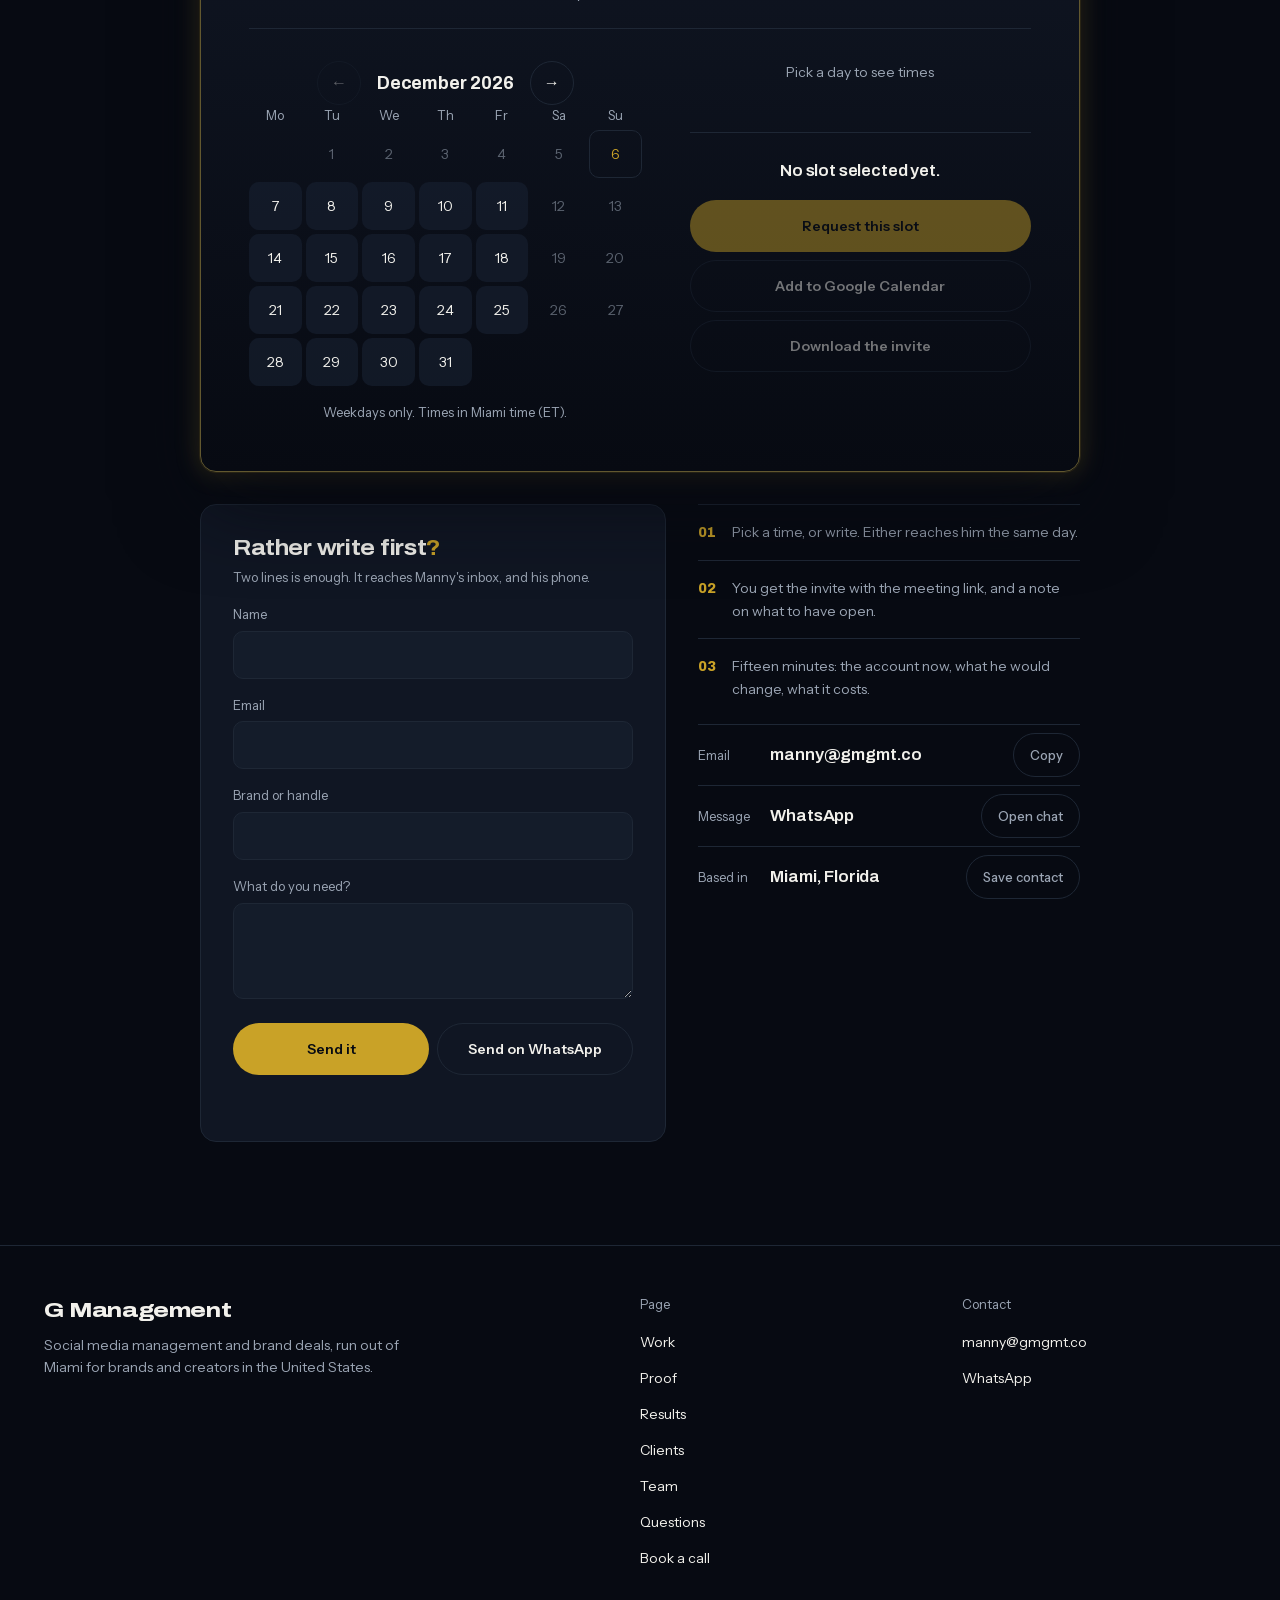
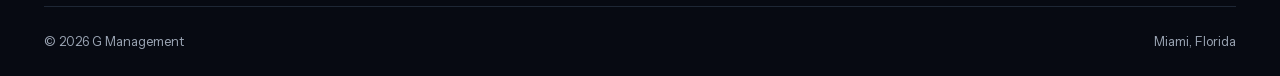
==== commit c3463746: "Stop the nav strip scrolling the page out from under the finger Below 900px the nav is a horizontal " ====
--- a/index.html
+++ b/index.html
@@ -187,35 +187,9 @@
 *, *::before, *::after { box-sizing: border-box; }
 
 html {
+  scroll-behavior: smooth;
   scroll-padding-top: var(--sp-64);
   -webkit-text-size-adjust: 100%;
-}
-
-/* Smooth scroll only on desktop - it interferes with native momentum scroll on mobile/tablet */
-@media (min-width: 1000px) {
-  html { scroll-behavior: smooth; }
-}
-
-/* Performance optimizations for mobile: disable decorative animations that impact scroll smoothness */
-@media (max-width: 699px) {
-  /* Disable complex animations on mobile for better scroll performance */
-  .motes { display: none !important; }
-
-  /* Simplify button animations on mobile */
-  .btn { transition: color 100ms var(--ease), border-color 100ms var(--ease); }
-  .btn::before { display: none; }
-  .btn:hover { transform: none; }
-
-  /* Reduce reveal animation complexity on mobile */
-  .js [data-reveal] { transition: opacity 300ms var(--ease) !important; }
-  .js [data-reveal="shot"] { clip-path: none; transition: none; }
-
-  /* Simplify card animations on mobile */
-  .bento__card, .ba__card { transition: border-color 200ms var(--ease); }
-  .bento__card:hover, .ba__card:hover { transform: none; box-shadow: none; }
-
-  /* Disable reel frame animations on mobile */
-  .reel__frame:hover { transform: none; box-shadow: none; }
 }
 
 body {
@@ -1331,17 +1305,13 @@
 }
 .stats__d { font-size: var(--t-label); color: var(--gold); font-variant-numeric: tabular-nums; }
 
-.stats--row { grid-template-columns: repeat(auto-fit, minmax(120px, 1fr)); gap: var(--sp-16); }
+.stats--row { grid-template-columns: repeat(3, minmax(0, 1fr)); gap: var(--sp-16); }
 .stats--row li {
   grid-template-columns: 1fr;
   justify-items: center;
   text-align: center;
   border-top: 0;
   gap: var(--sp-4);
-}
-
-@media (min-width: 500px) {
-  .stats--row { grid-template-columns: repeat(3, minmax(0, 1fr)); }
 }
 
 .meter { position: relative; margin-top: var(--sp-24); text-align: left; }
@@ -1978,7 +1948,7 @@
 .booker__embed { margin-bottom: var(--sp-32); min-height: 620px; }
 .booker__embed iframe { width: 100%; min-height: 620px; border: 0; border-radius: var(--radius-sm); }
 
-.calendar { display: grid; grid-template-columns: 1fr; gap: var(--sp-32); }
+.calendar { display: grid; gap: var(--sp-32); }
 .calendar__pane { min-width: 0; }
 .calendar__side {
   min-width: 0;
@@ -2248,7 +2218,6 @@
   gap: var(--sp-8);
   padding-block: var(--sp-8);
   border-top: var(--hairline);
-  flex-wrap: wrap;
 }
 .contact__label { flex: none; min-width: 64px; font-size: var(--t-label); color: var(--grey); }
 .contact__value {
@@ -2284,11 +2253,6 @@
 }
 .contact__act:hover { color: var(--paper); border-color: var(--gold); }
 .contact__act.is-done { color: var(--gold); border-color: var(--gold); }
-
-@media (max-width: 500px) {
-  .contact li { flex-direction: column; align-items: flex-start; }
-  .contact__act { margin-left: 0; width: 100%; justify-content: center; }
-}
 
 .action-bar {
   position: fixed;
@@ -3444,6 +3408,6 @@
   <a class="btn btn--ghost btn--sm" href="mailto:manny@gmgmt.co">Email</a>
 </div>
 
-<script src="/assets/js/main-v8.js" defer></script>
+<script src="/assets/js/main-v9.js" defer></script>
 </body>
 </html>
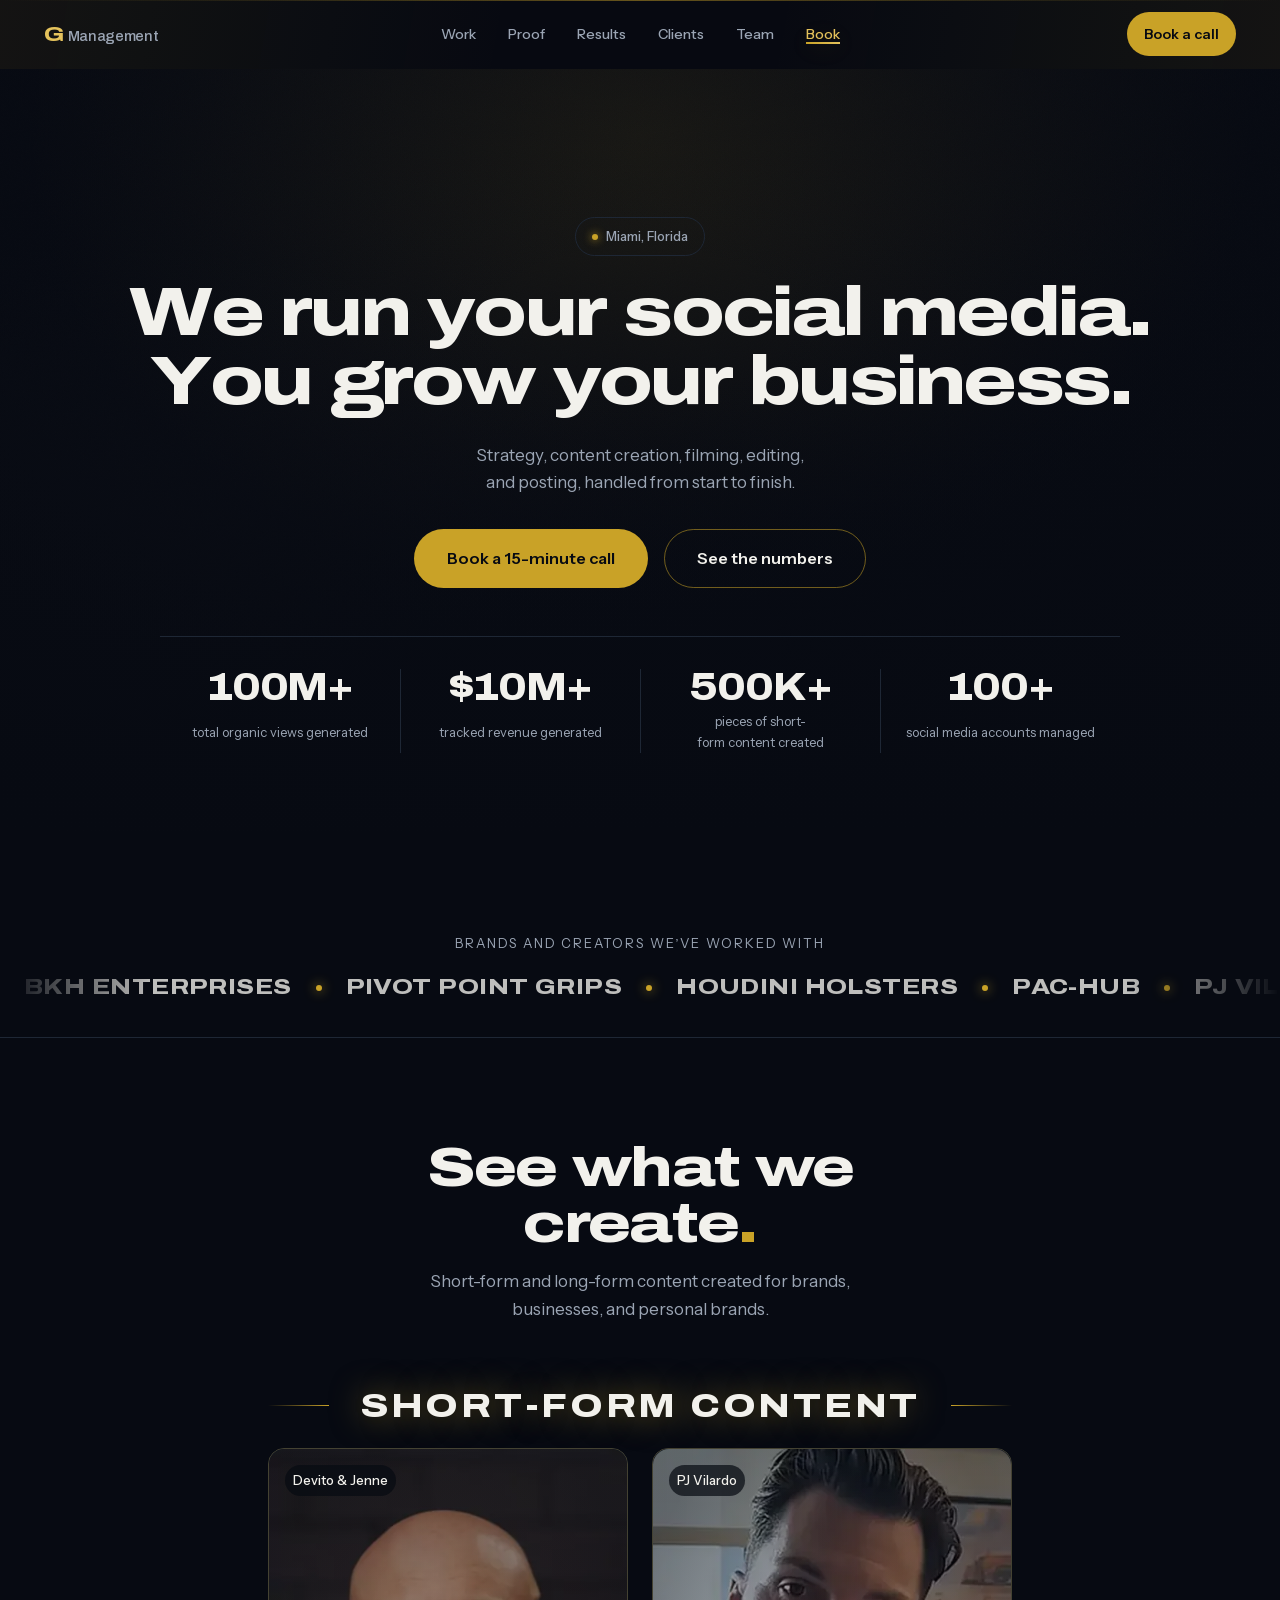
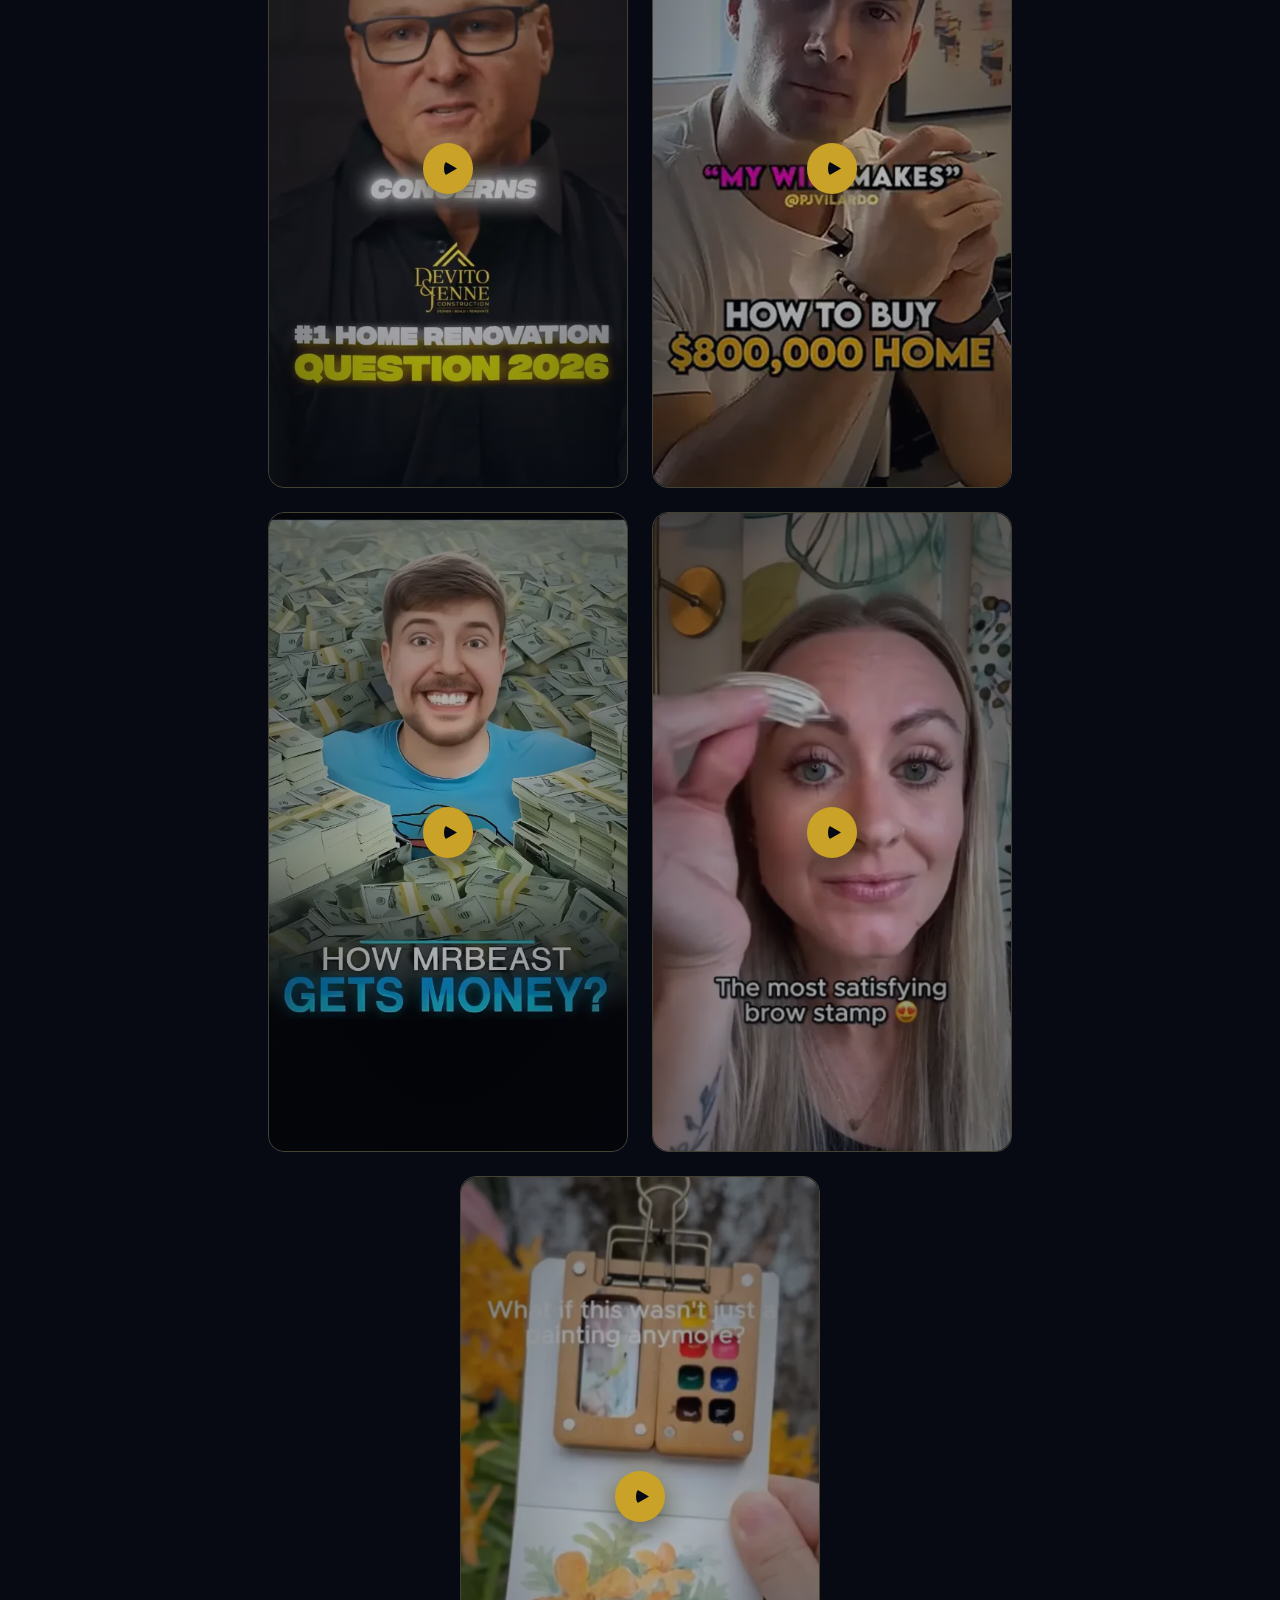
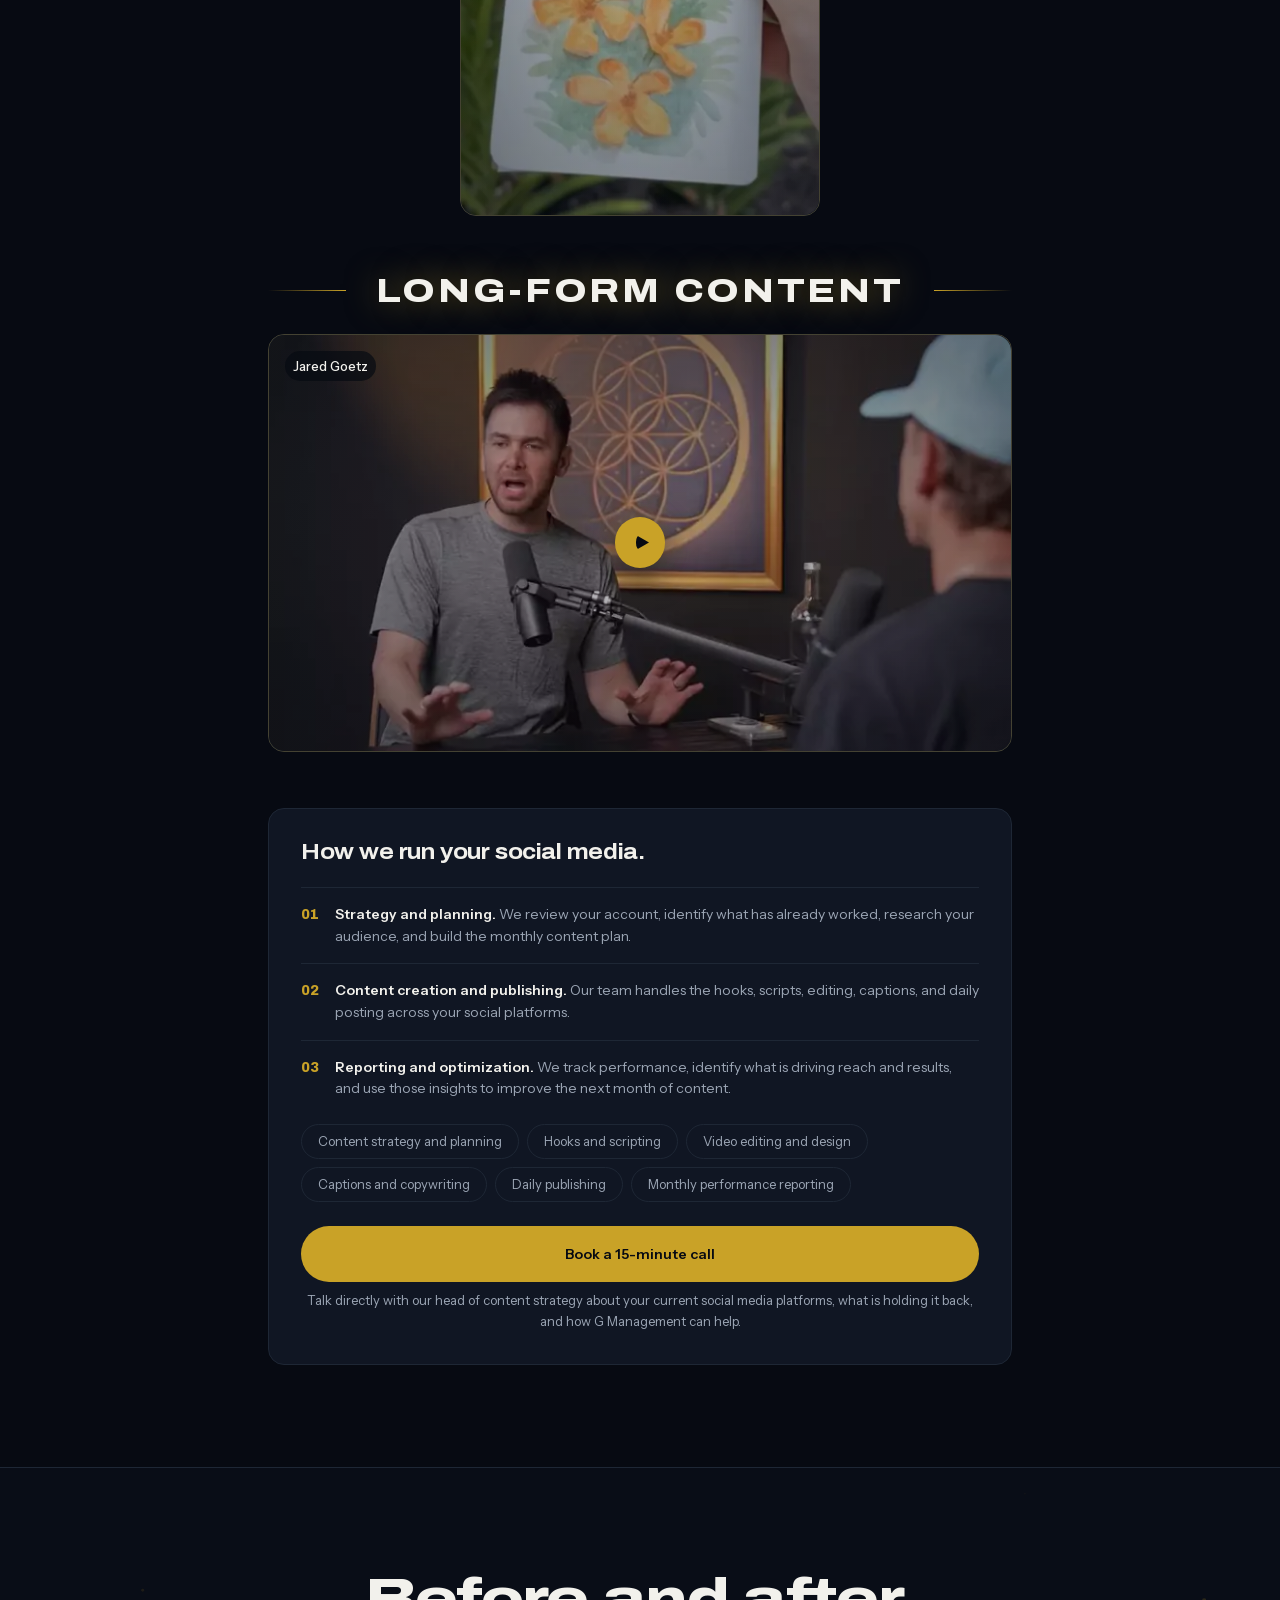
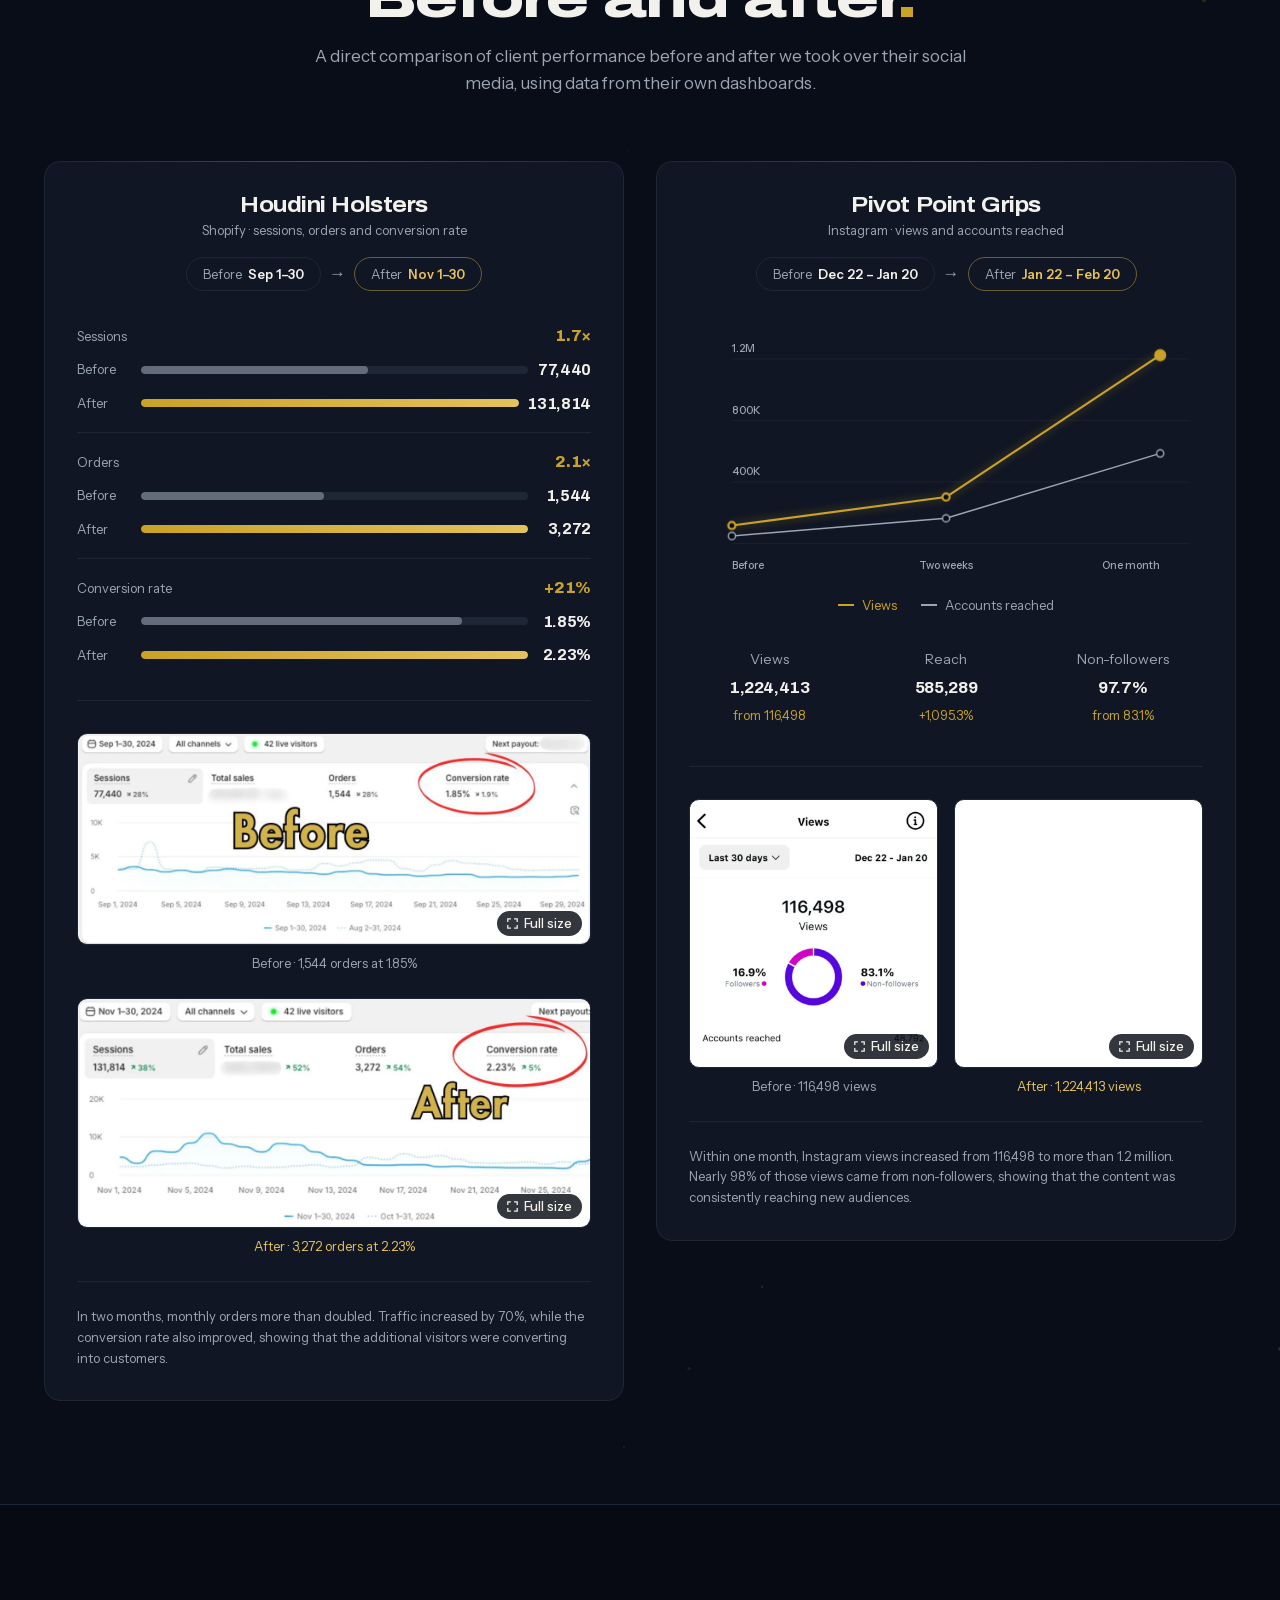
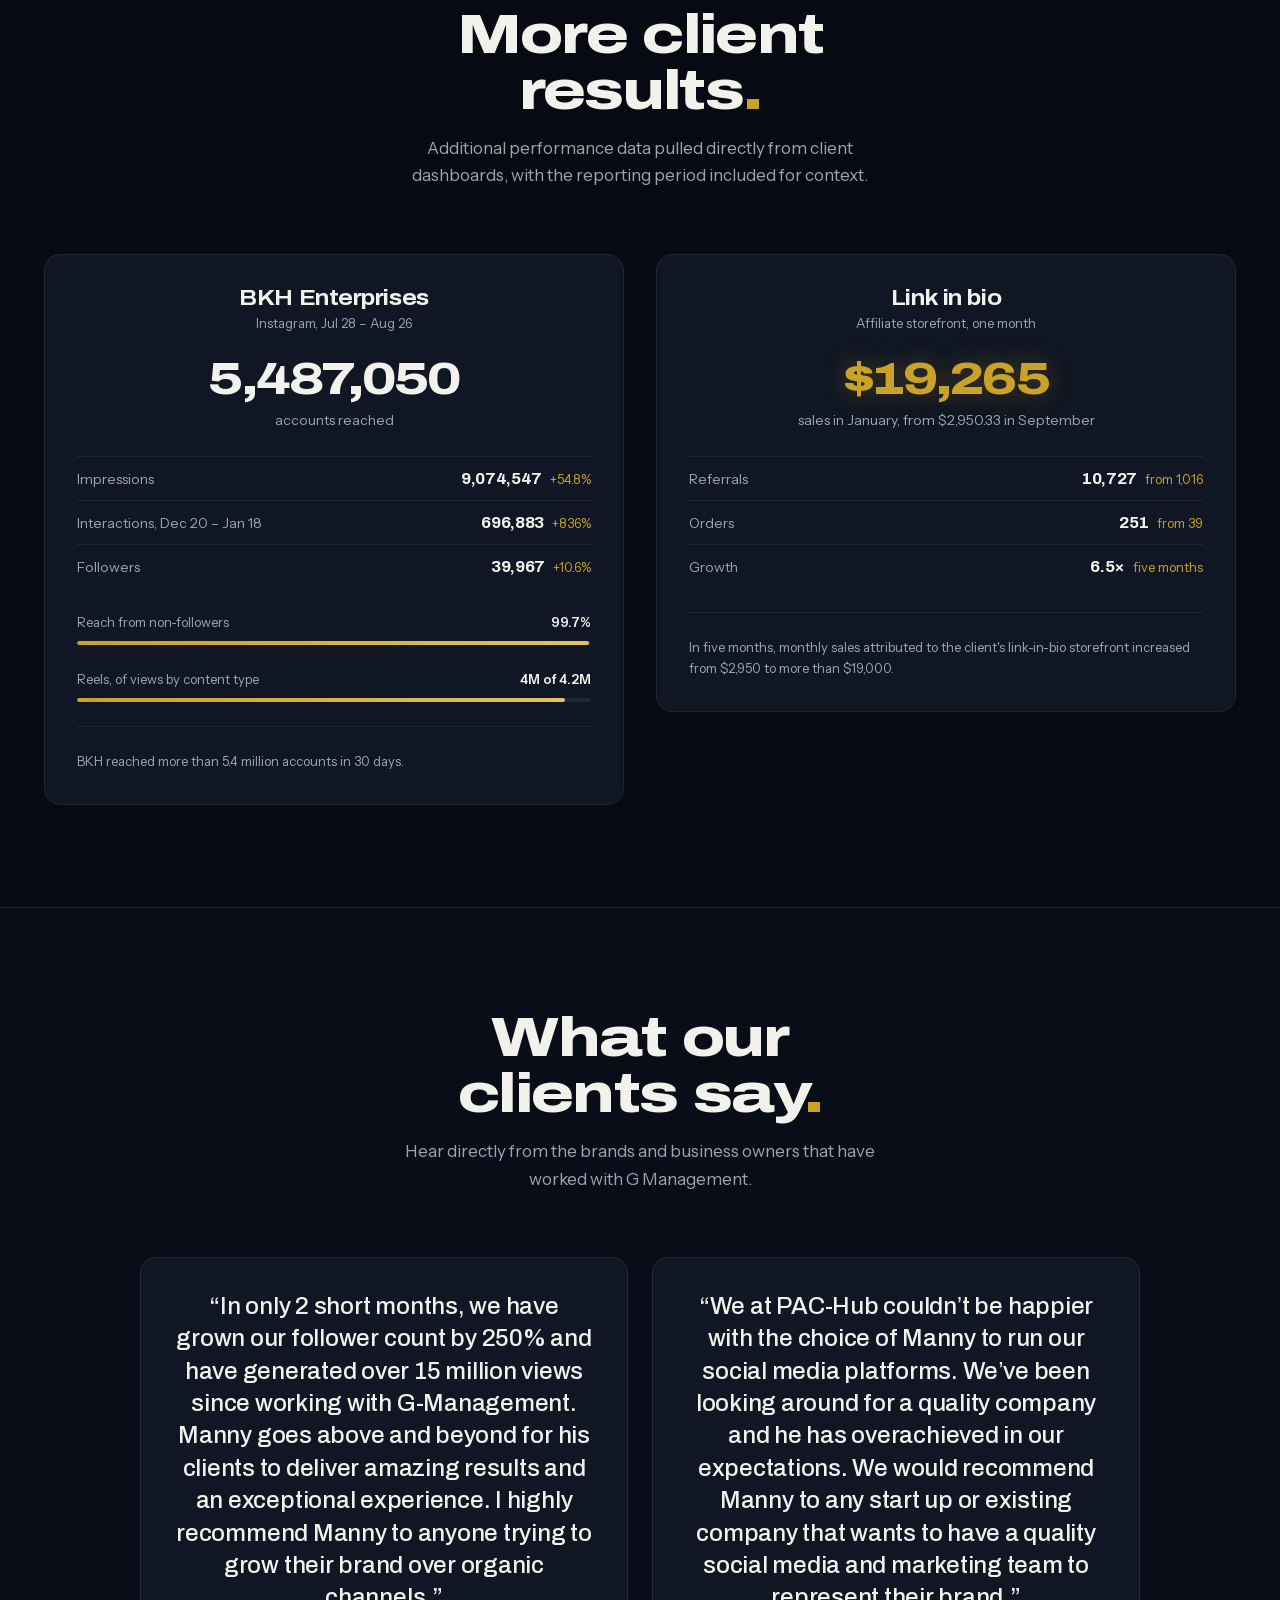
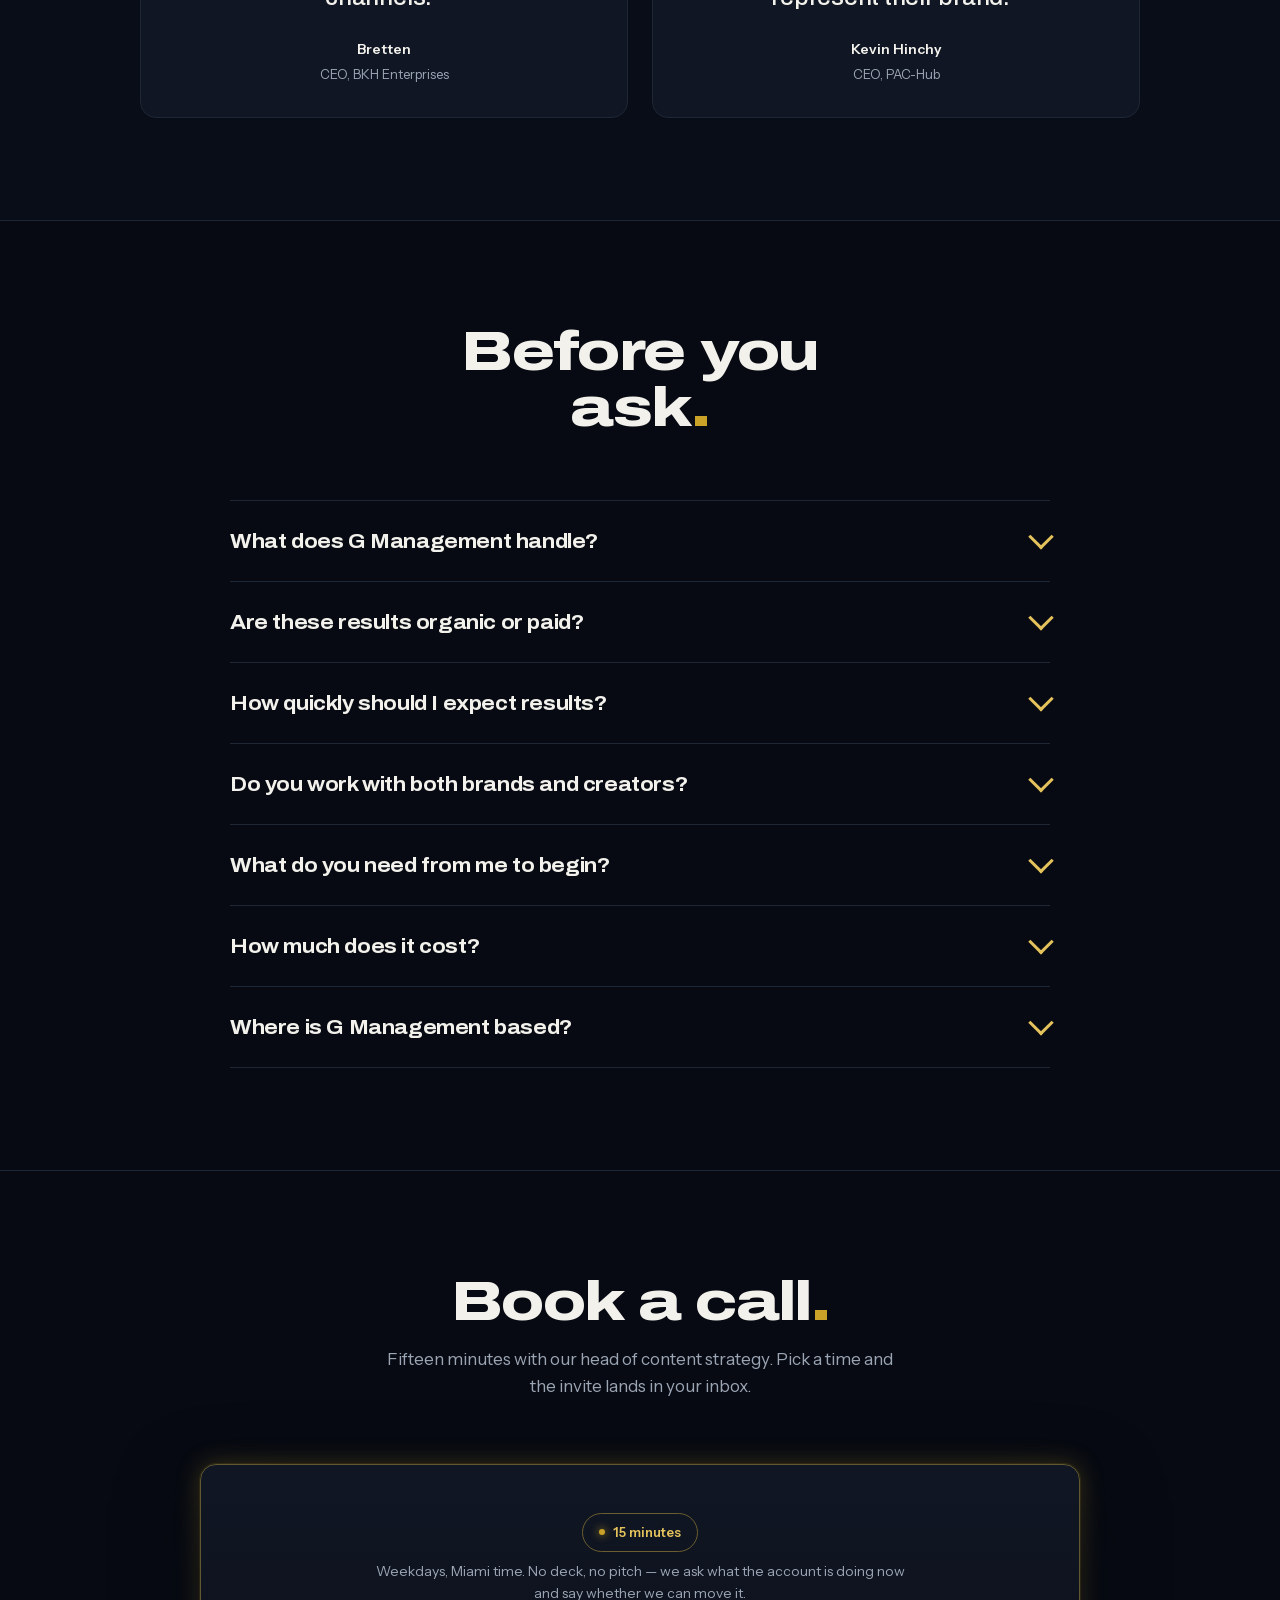
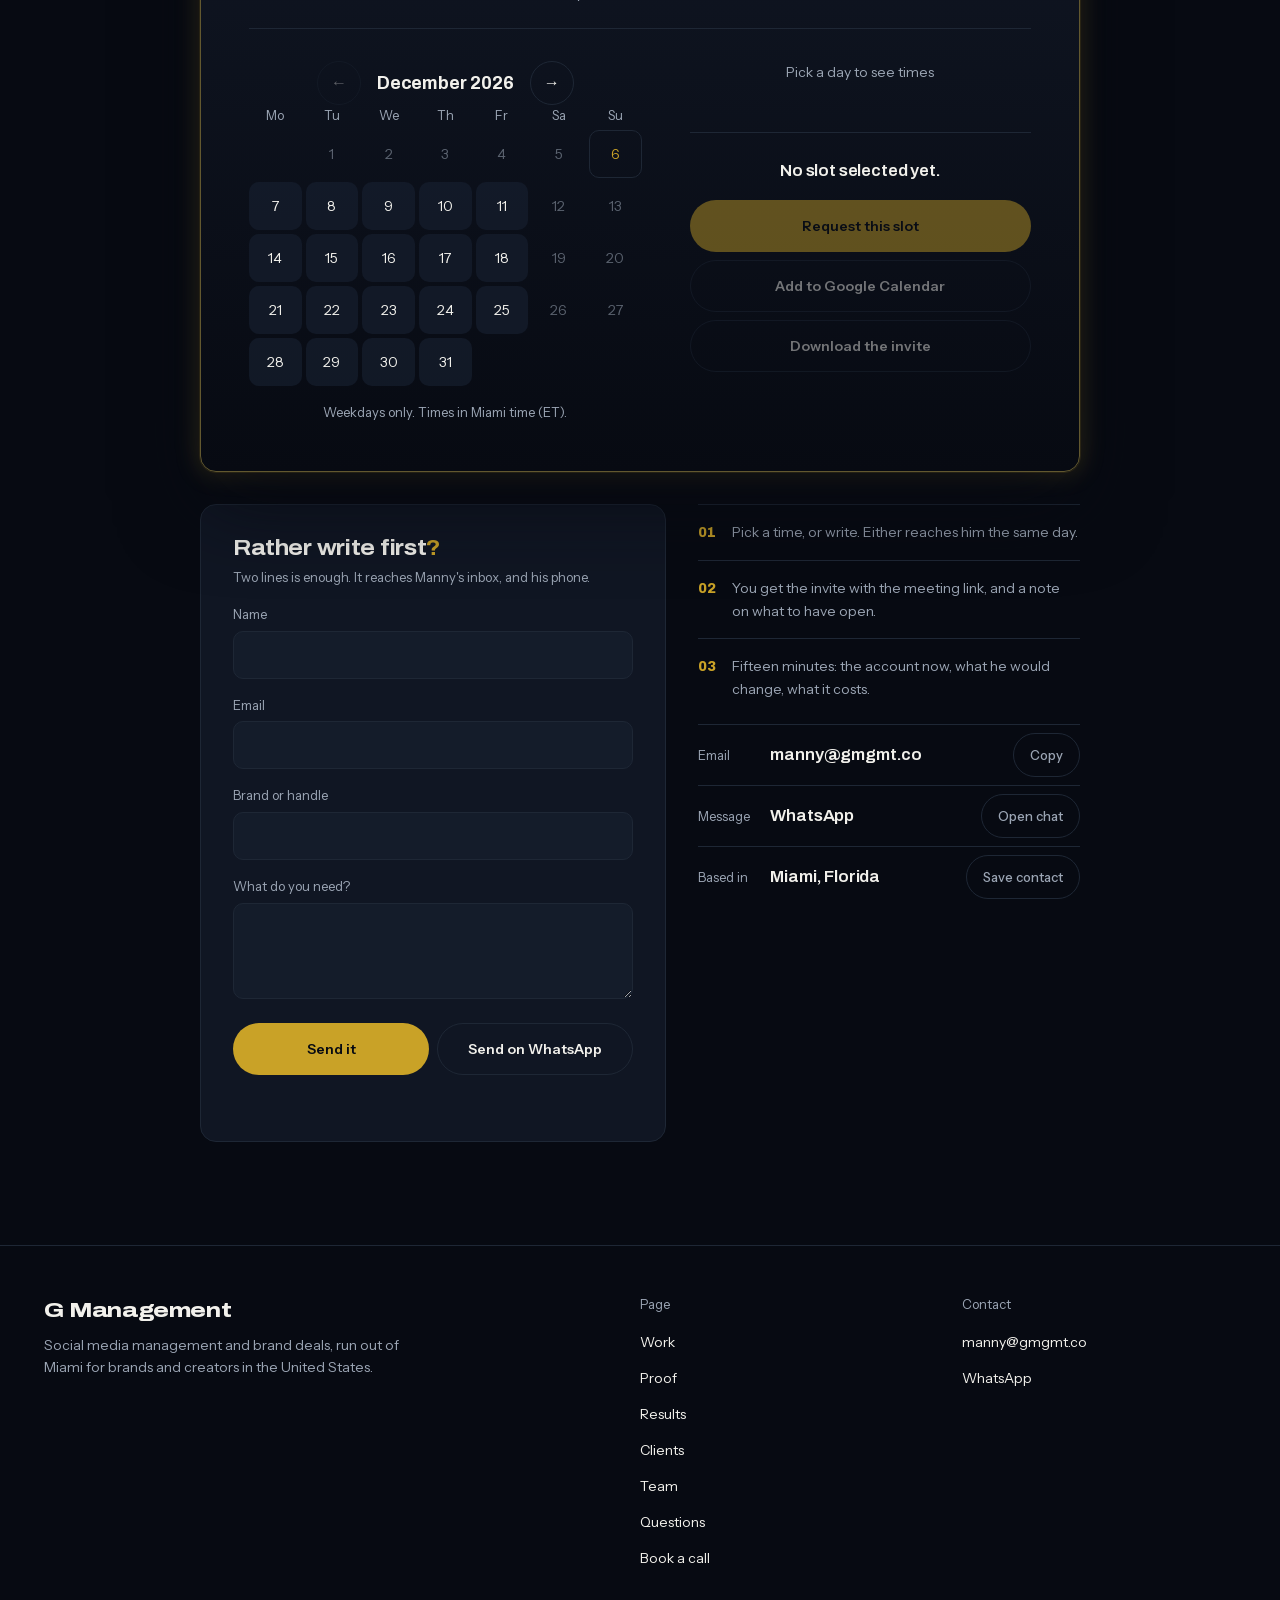
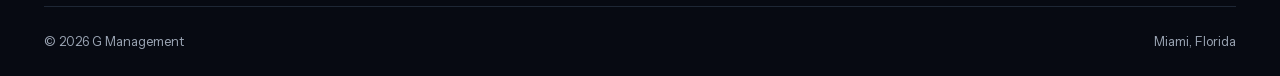
==== commit a8af85f0: "Bring the client's revision pass and the scroll fix to production Production deploys from this branc" ====
--- a/index.html
+++ b/index.html
@@ -3408,6 +3408,6 @@
   <a class="btn btn--ghost btn--sm" href="mailto:manny@gmgmt.co">Email</a>
 </div>
 
-<script src="/assets/js/main-v9.js" defer></script>
+<script src="/assets/js/main-v10.js" defer></script>
 </body>
 </html>
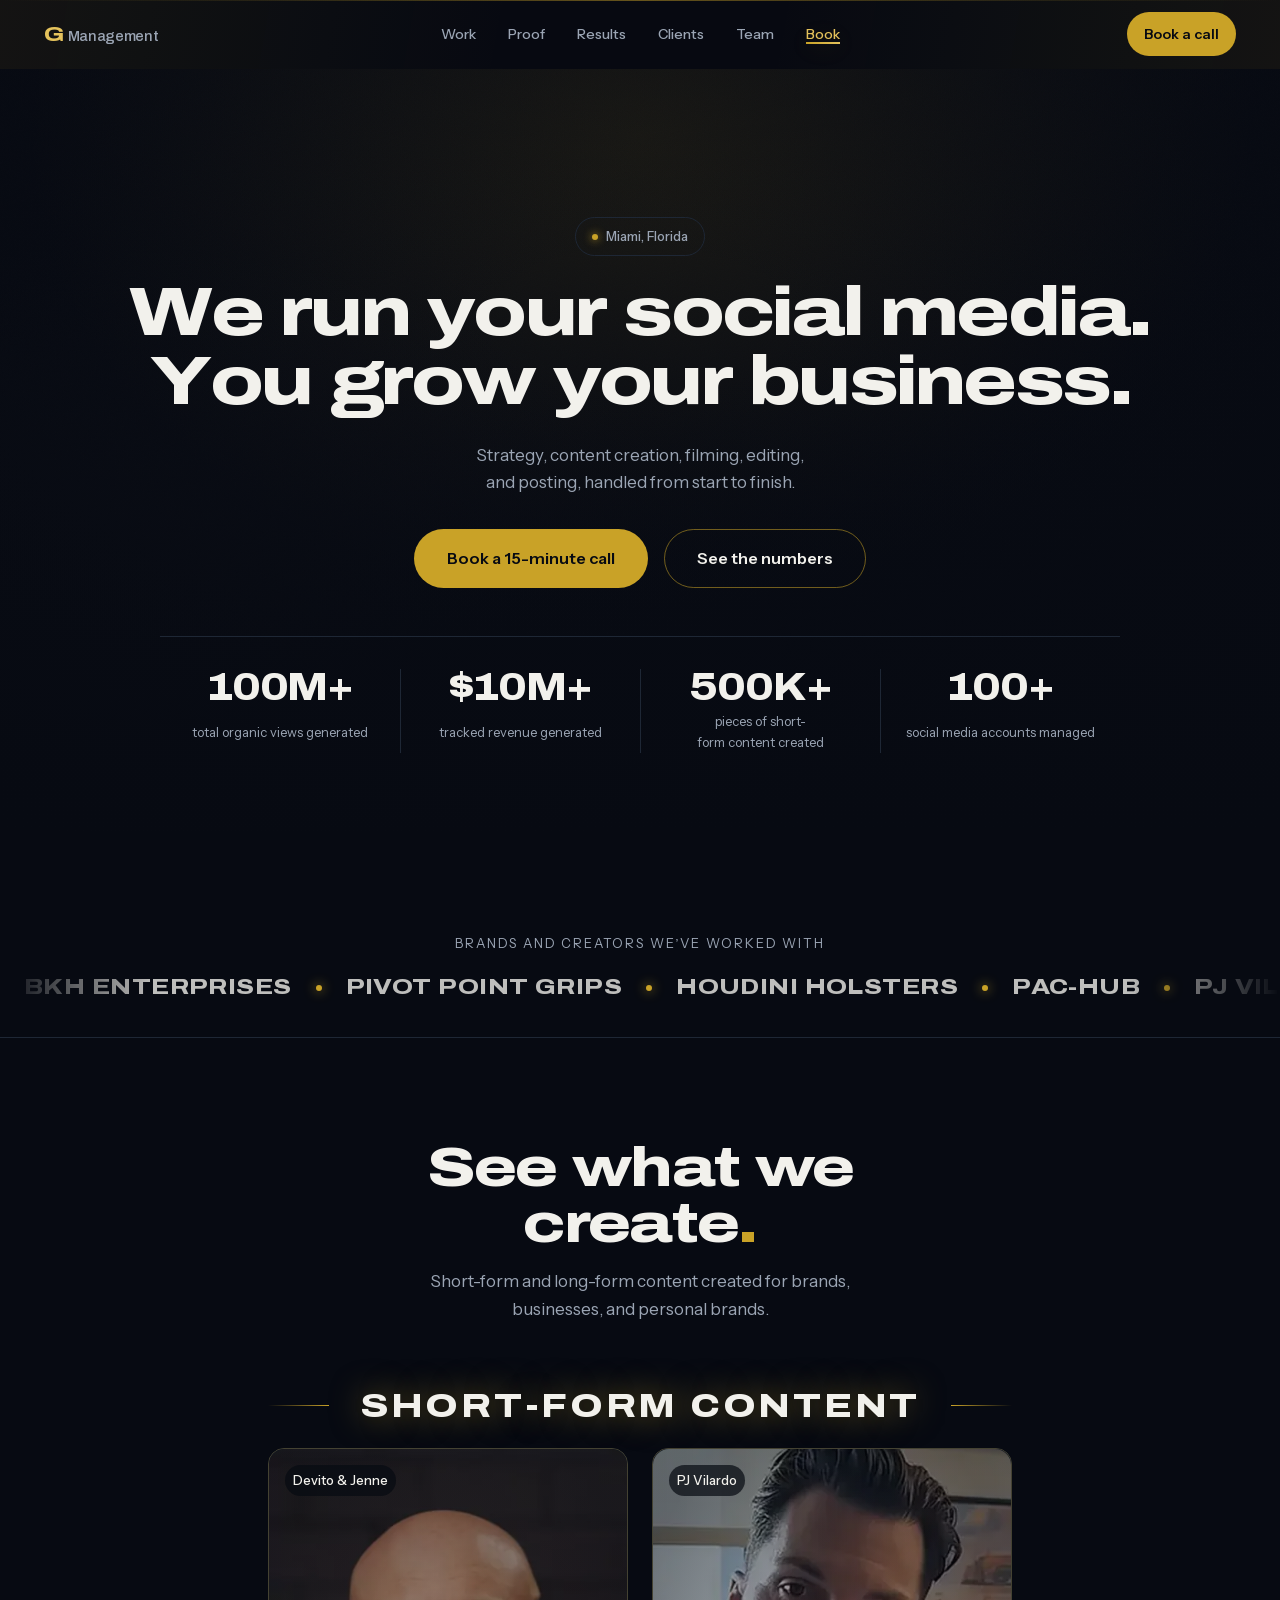
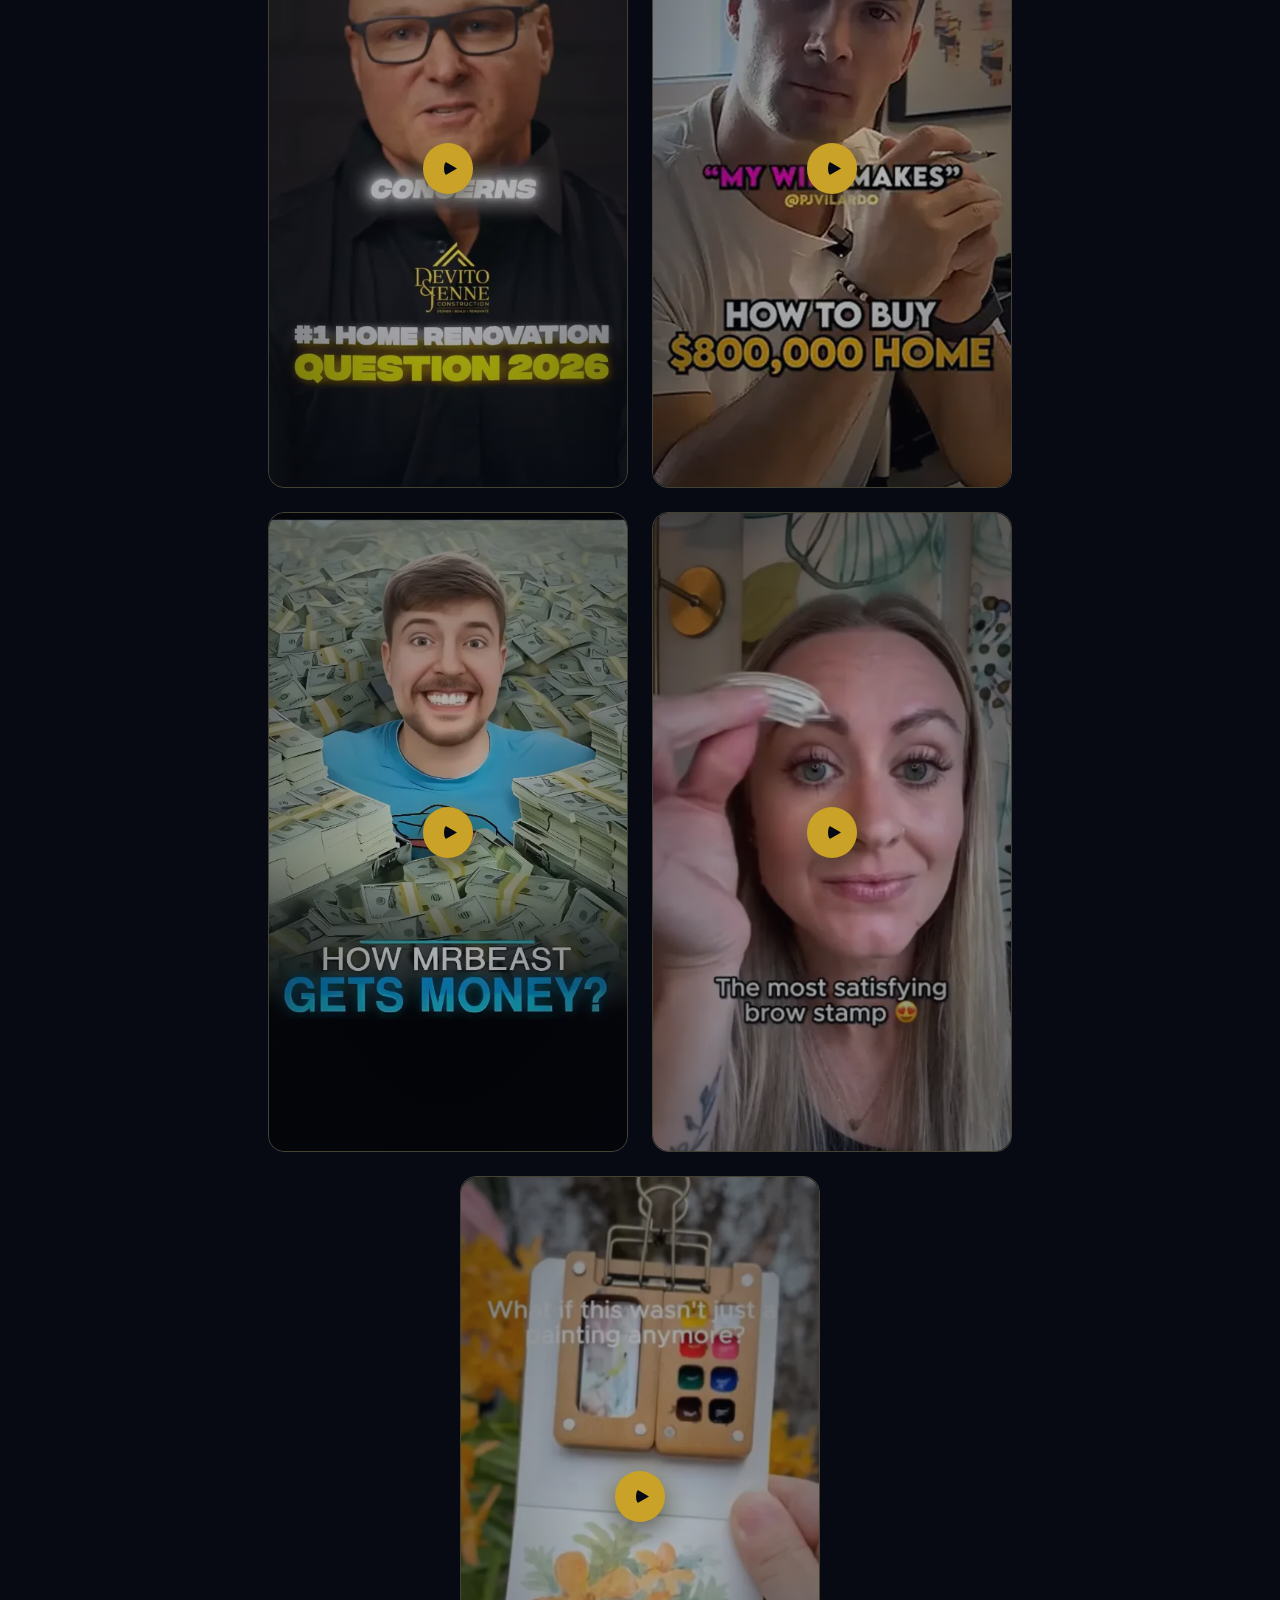
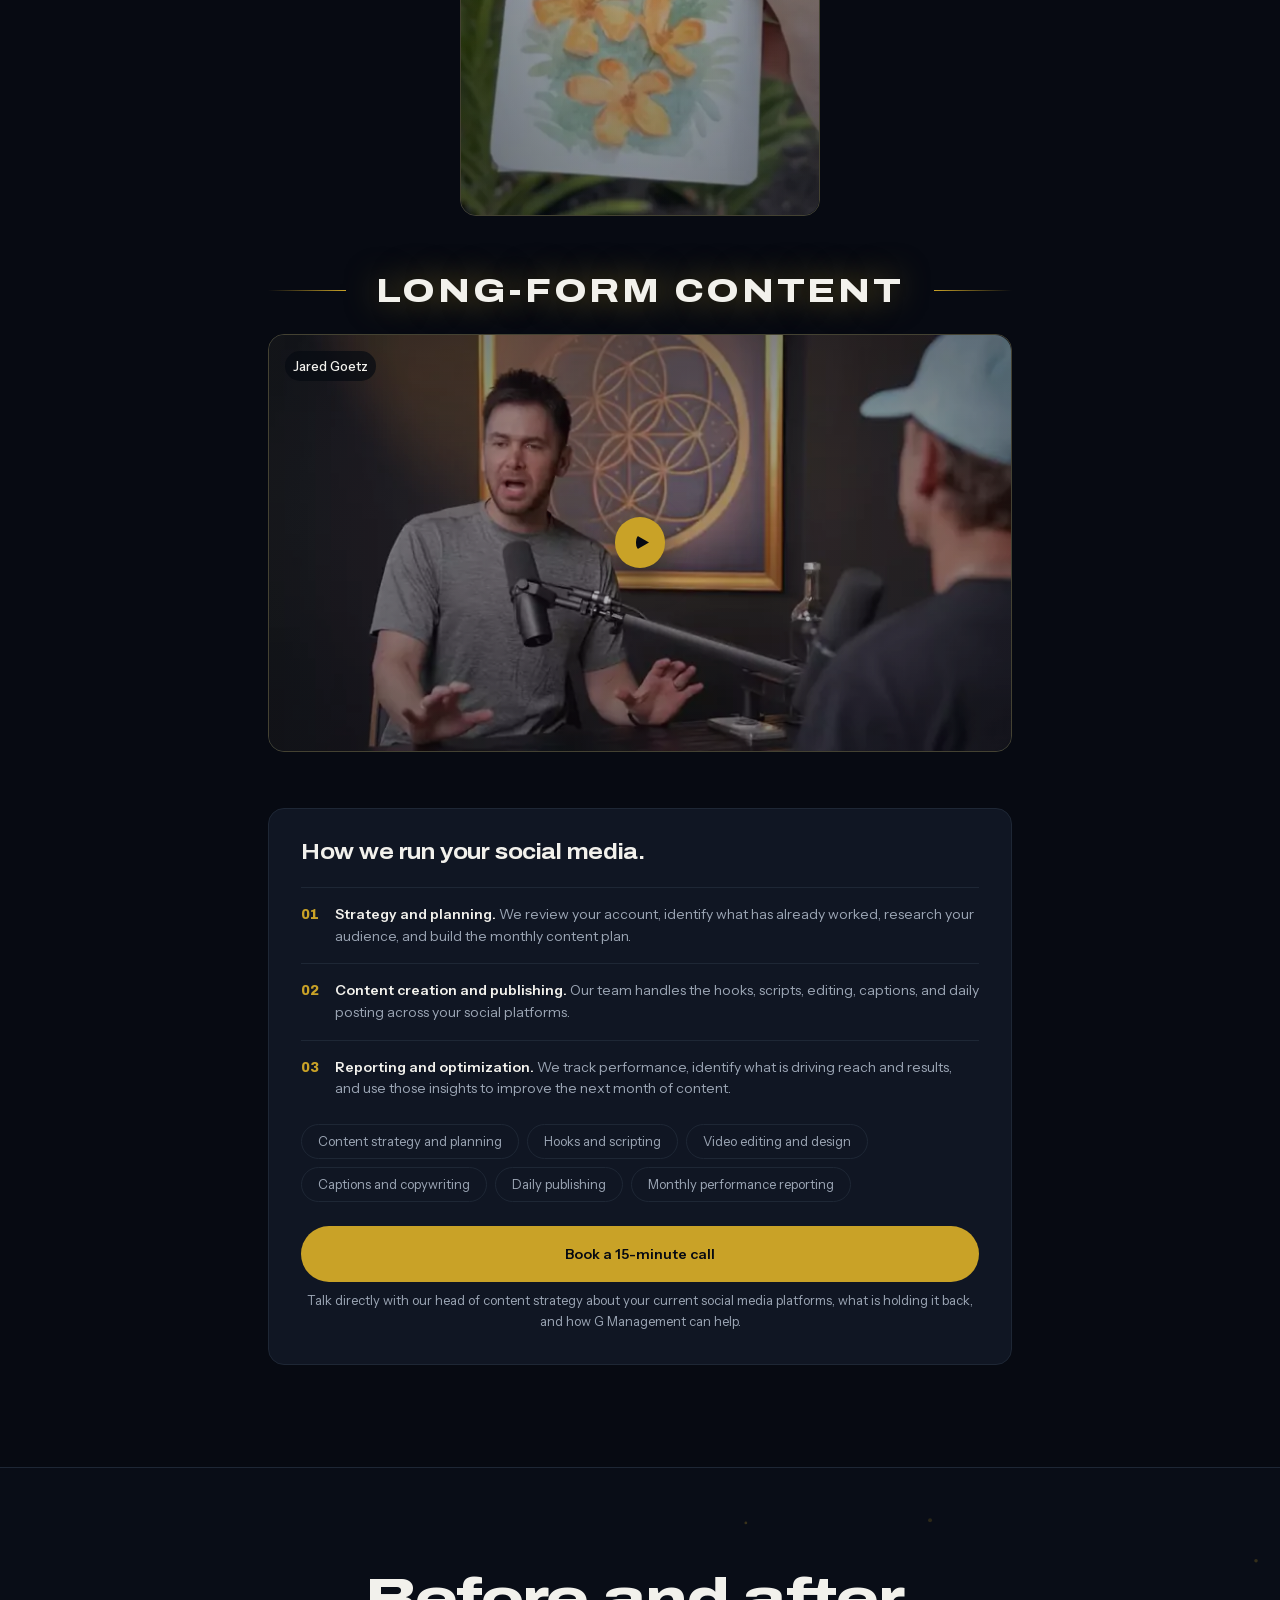
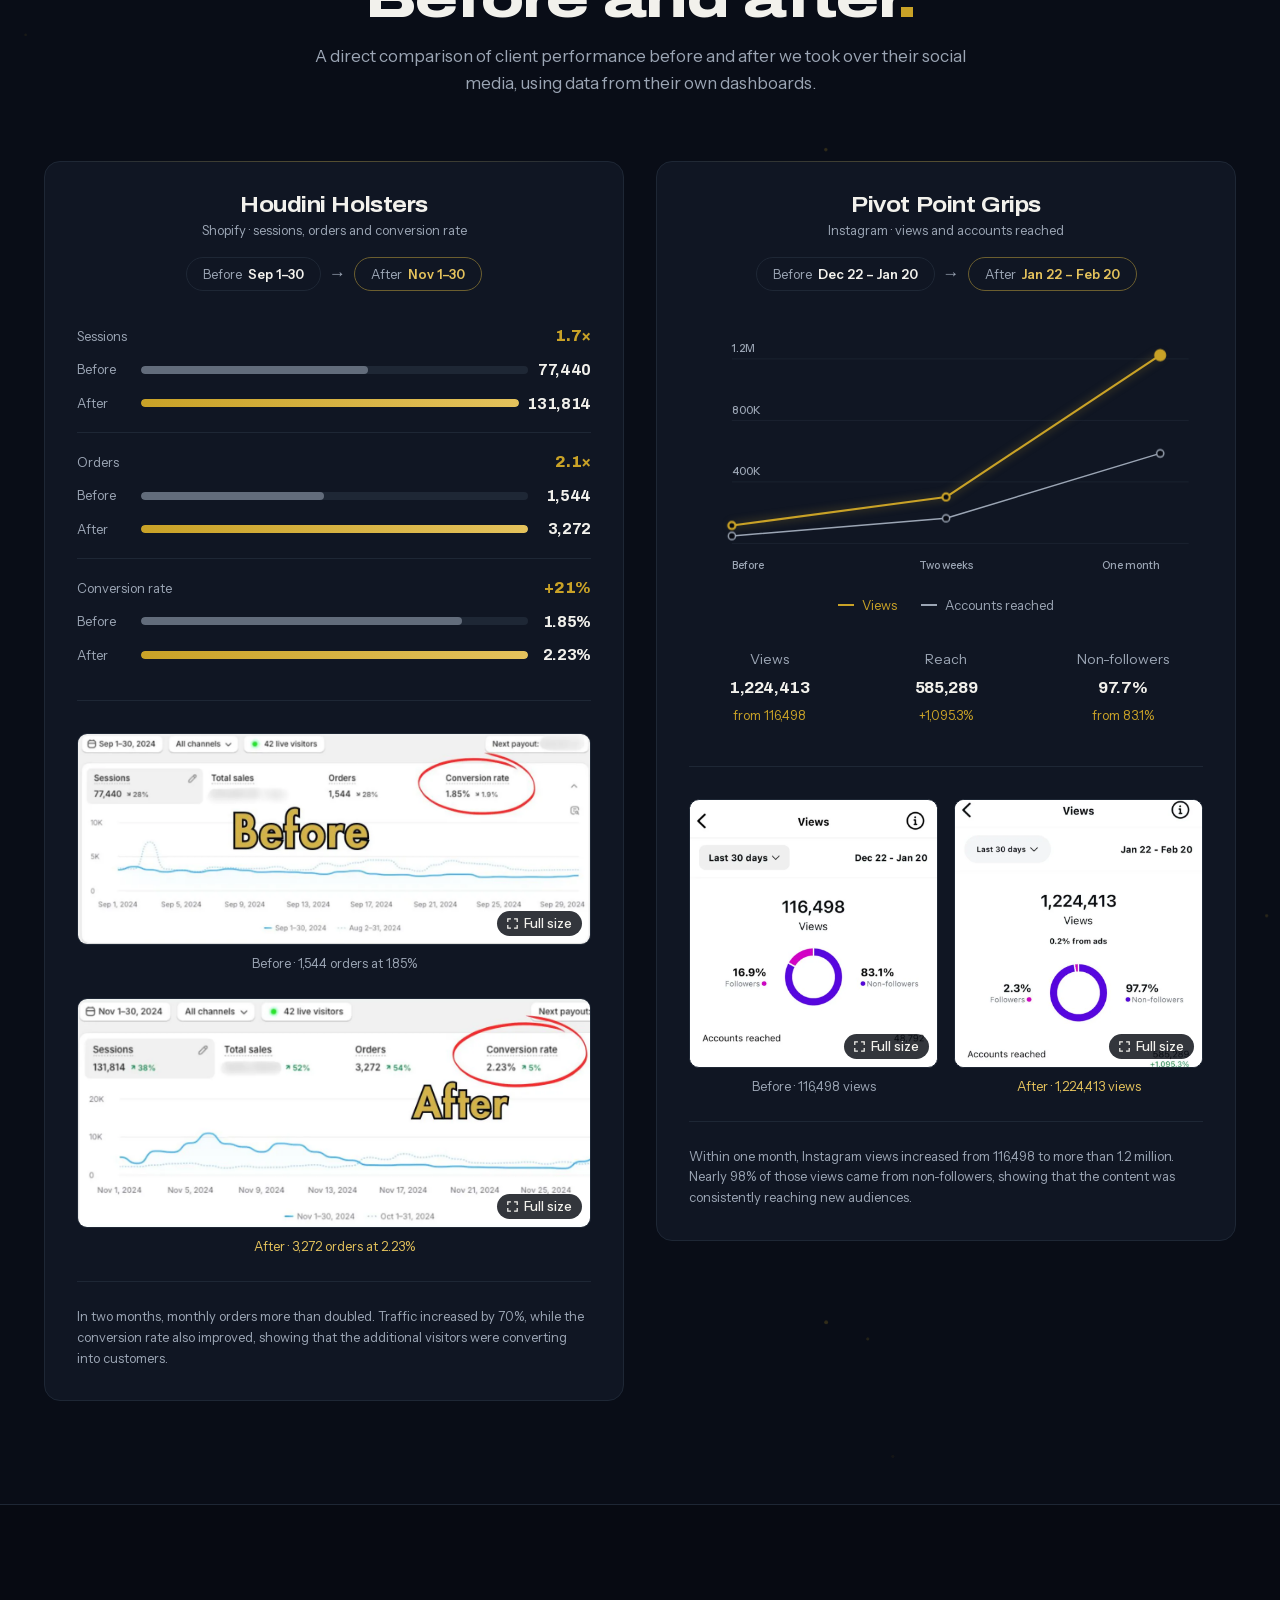
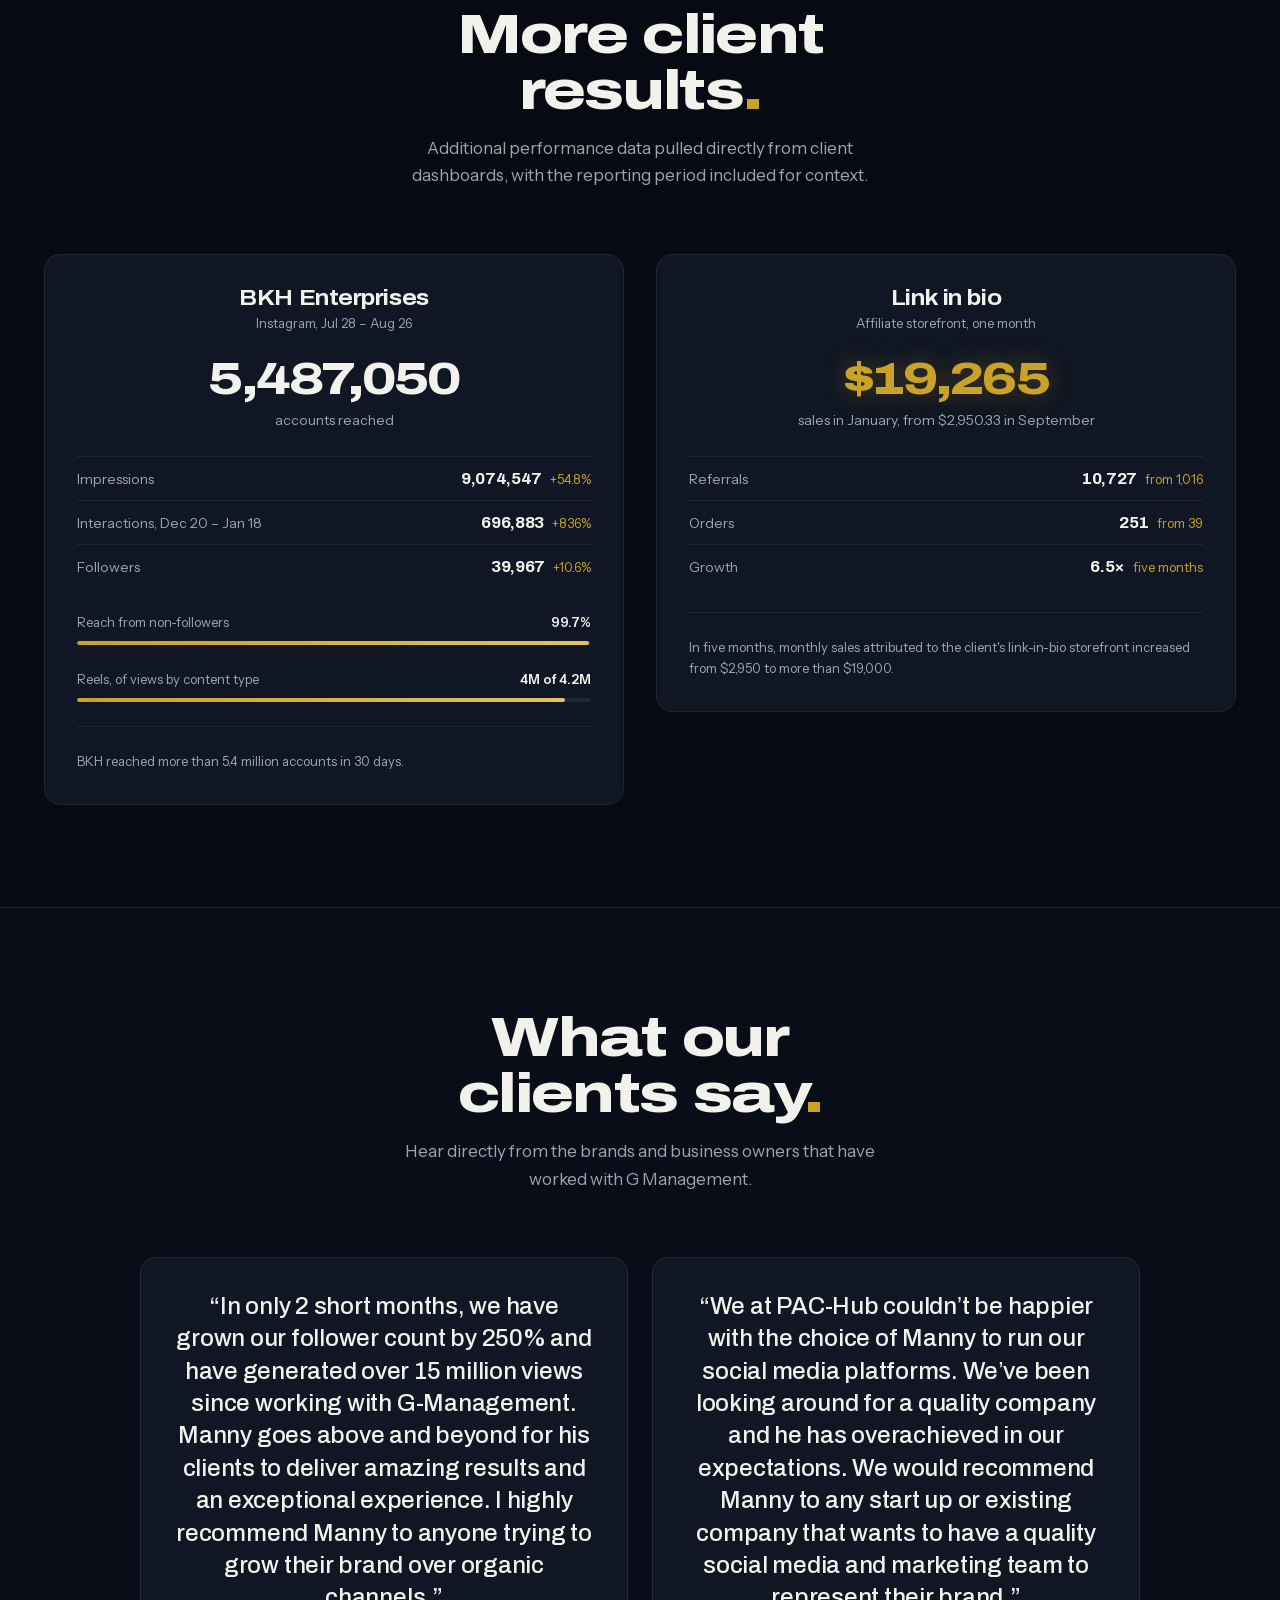
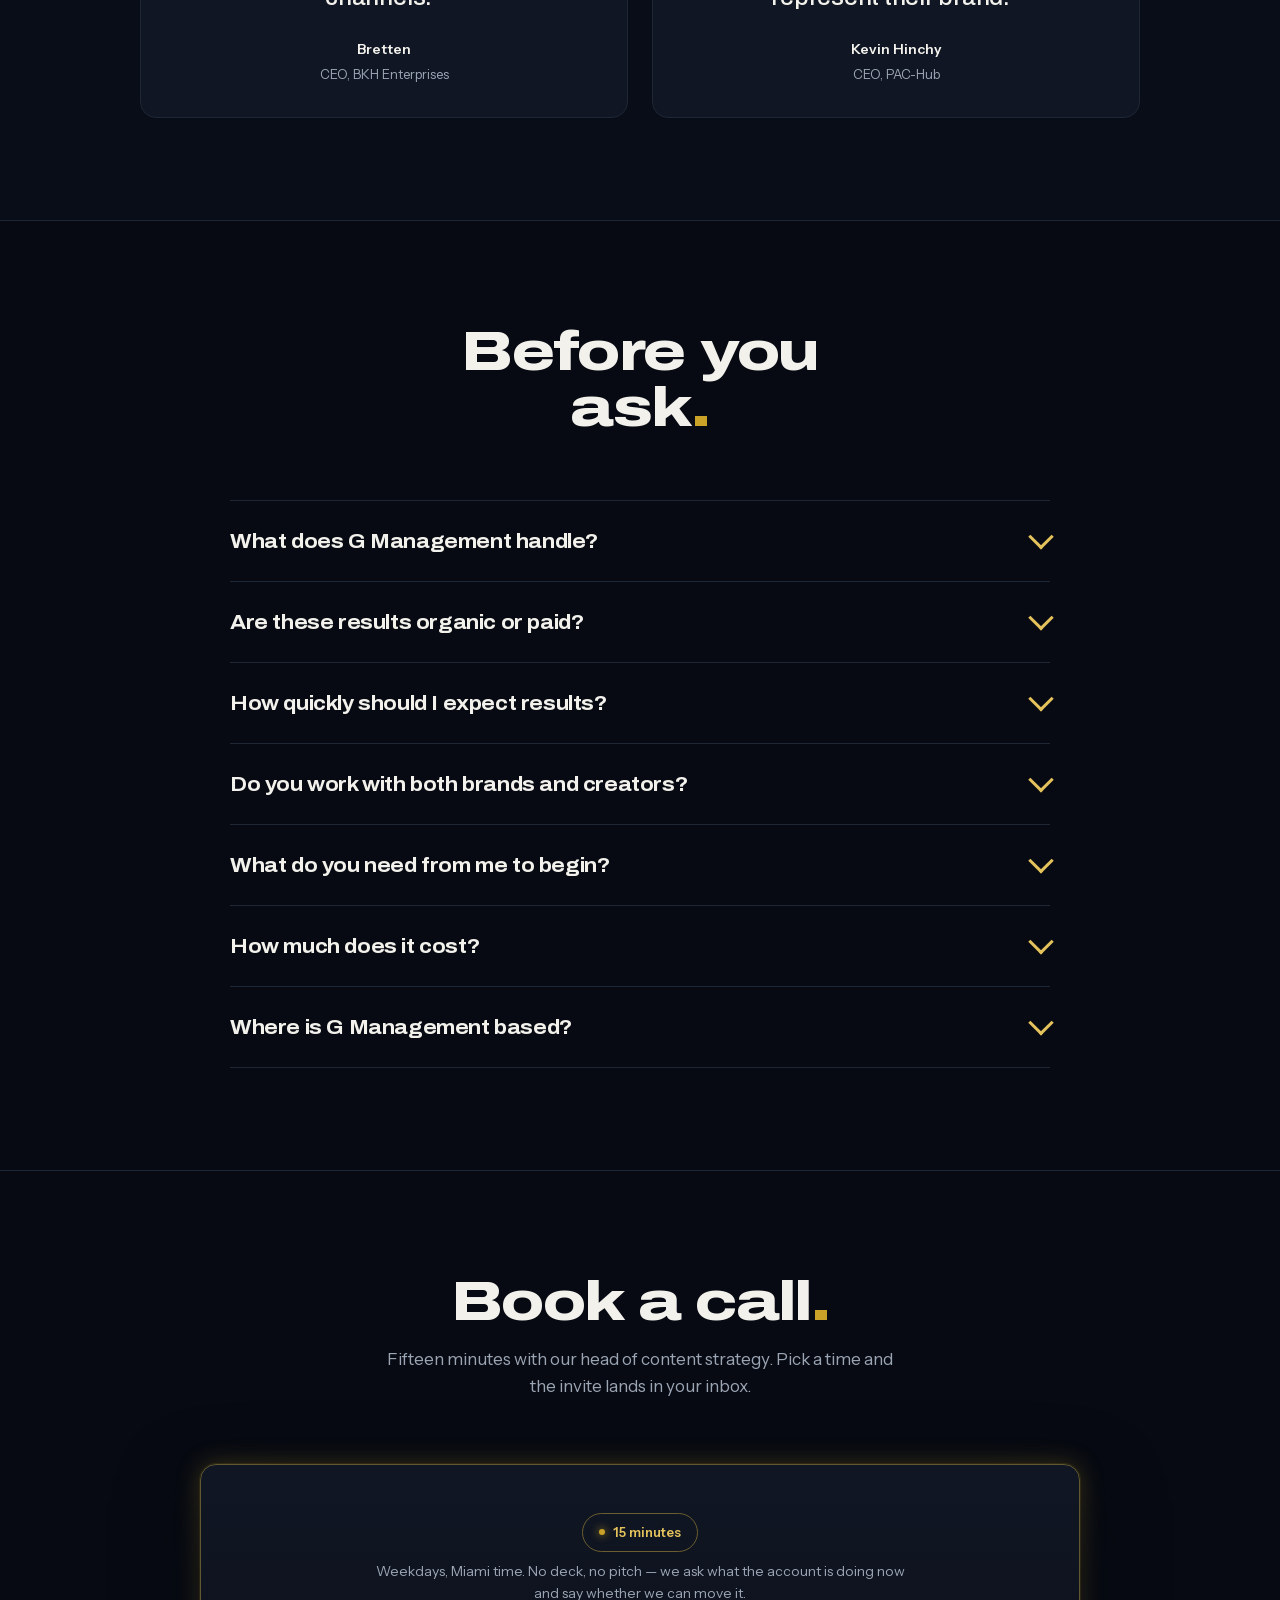
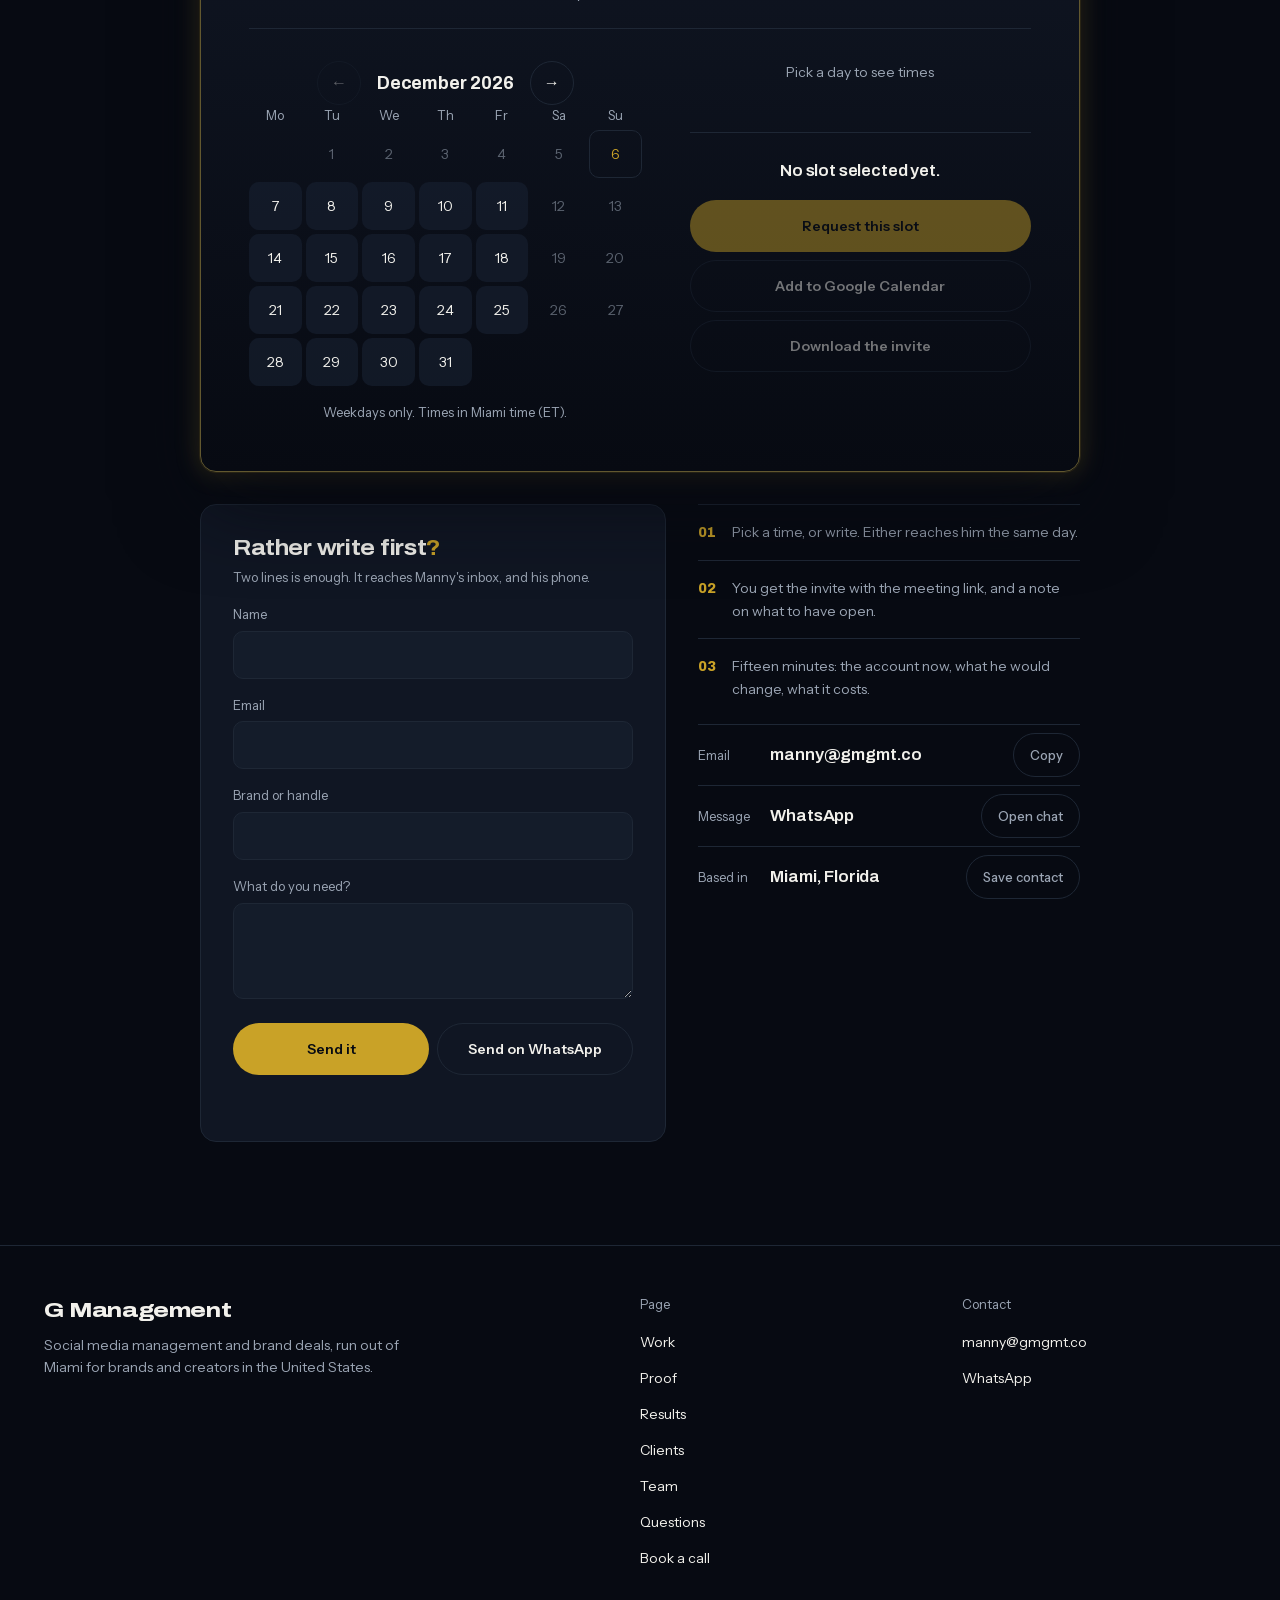
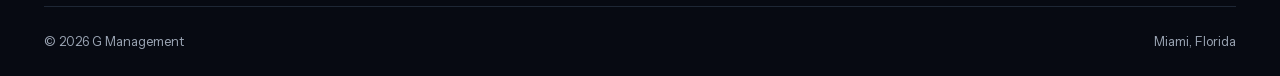
==== commit 1711dbdb: "Give the lead form what Web3Forms actually needs Two things stood between an access key and a workin" ====
--- a/index.html
+++ b/index.html
@@ -3291,8 +3291,17 @@
       <div class="reach">
         <!-- Put a form endpoint in data-endpoint (Web3Forms, Formspree and
              anything else that takes a POST and answers JSON all work). With
-             none set the form composes the same message as an email. -->
-        <form class="lead" data-lead data-endpoint="" novalidate>
+             none set the form composes the same message as an email.
+
+             Web3Forms names the form by an access_key in the body rather than
+             by the URL, so it needs data-form-key as well — endpoint
+             https://api.web3forms.com/submit, key from its dashboard. A
+             service whose URL already identifies the form leaves it empty.
+
+             A new endpoint host also has to be added to connect-src in
+             vercel.json, or the browser refuses the request before it is
+             sent and the form fails with no explanation. -->
+        <form class="lead" data-lead data-endpoint="" data-form-key="" novalidate>
           <h3 class="lead__title">Rather write first<span class="dot">?</span></h3>
           <p class="lead__note">Two lines is enough. It reaches Manny's inbox, and his phone.</p>
 
@@ -3408,6 +3417,6 @@
   <a class="btn btn--ghost btn--sm" href="mailto:manny@gmgmt.co">Email</a>
 </div>
 
-<script src="/assets/js/main-v10.js" defer></script>
+<script src="/assets/js/main-v11.js" defer></script>
 </body>
 </html>
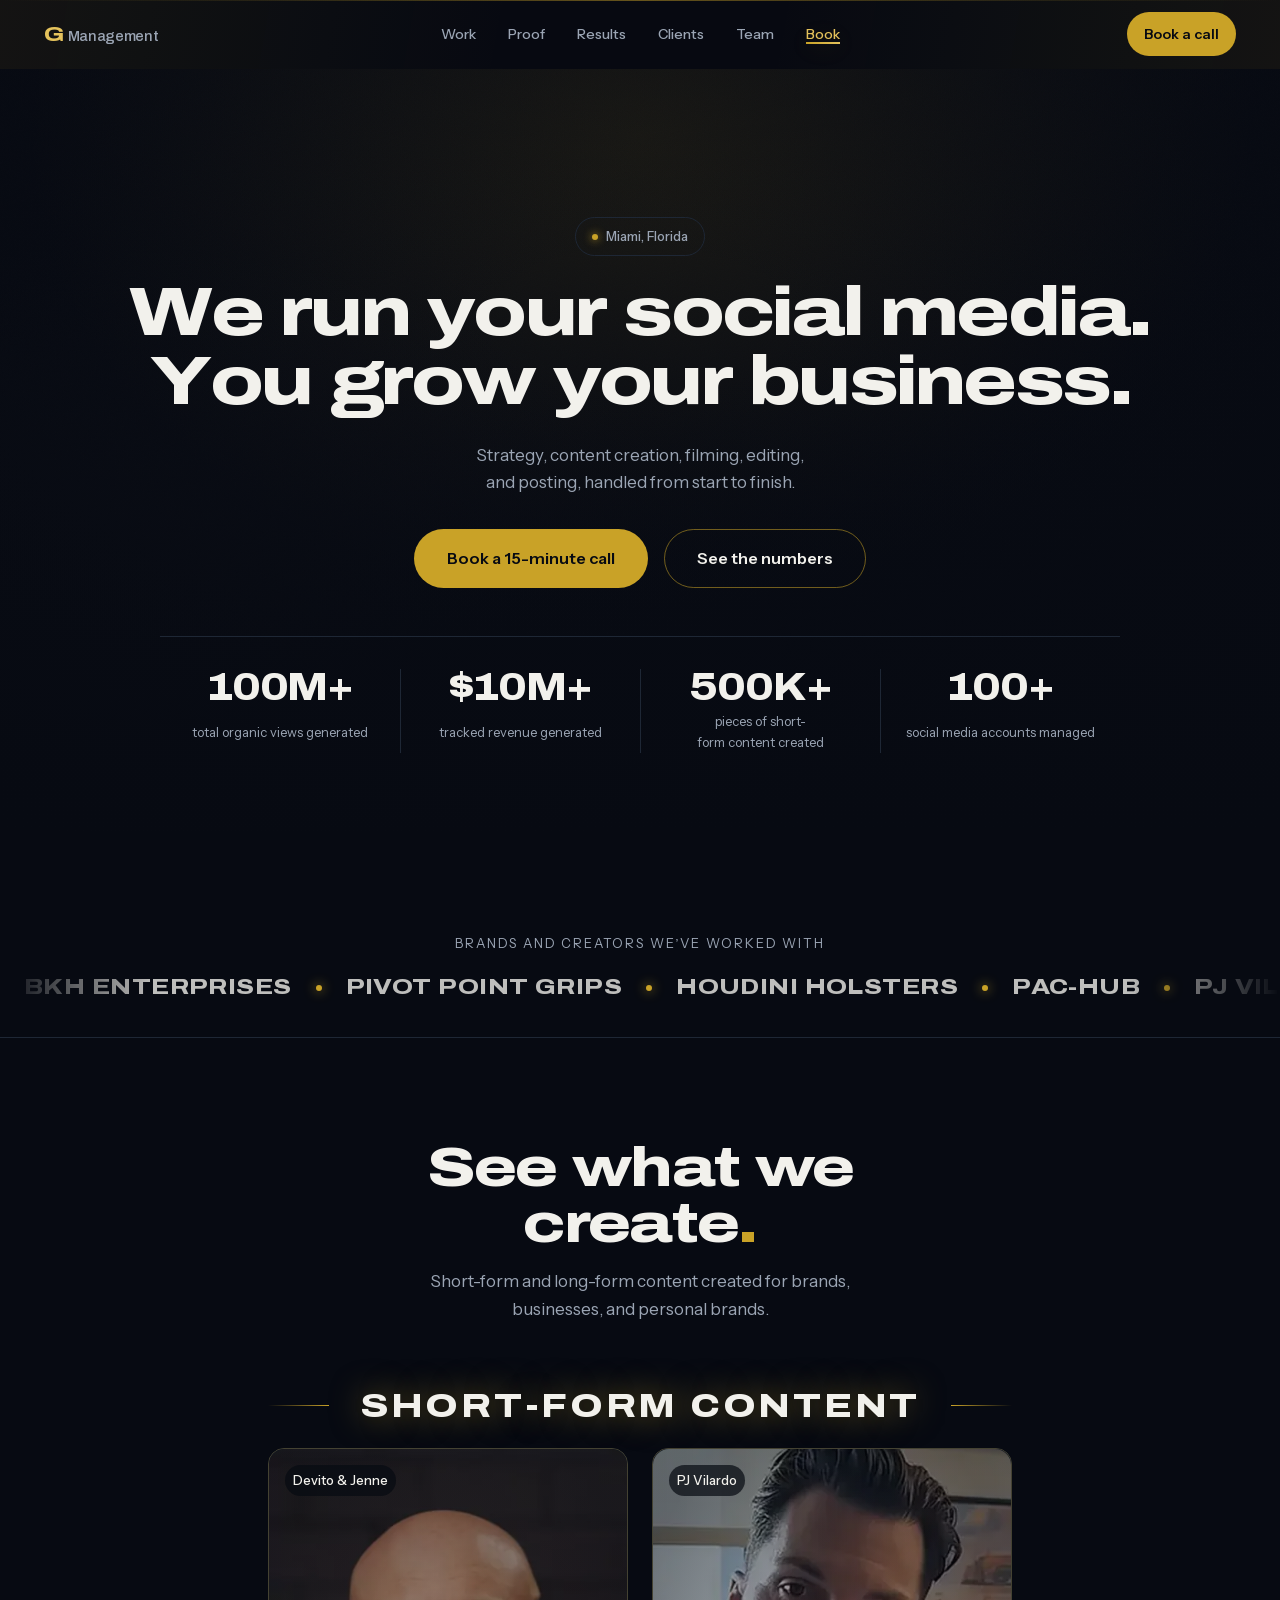
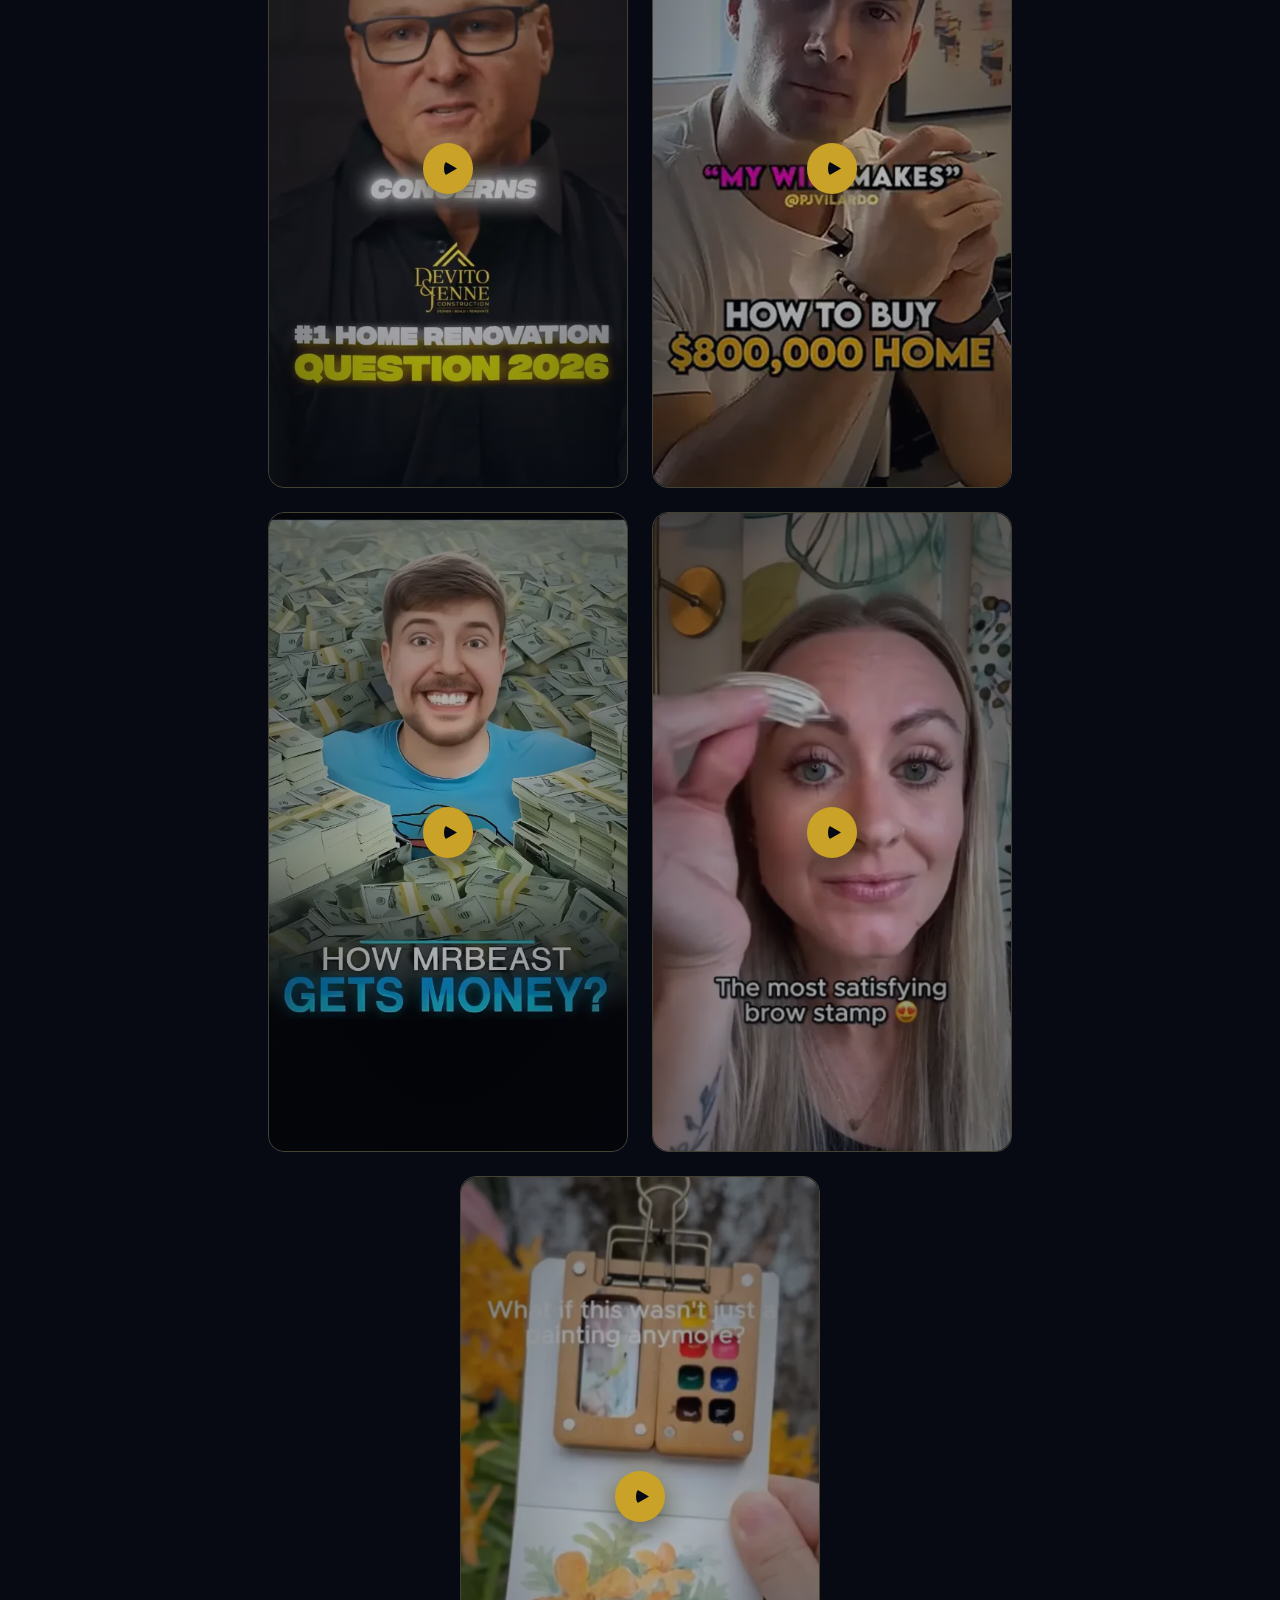
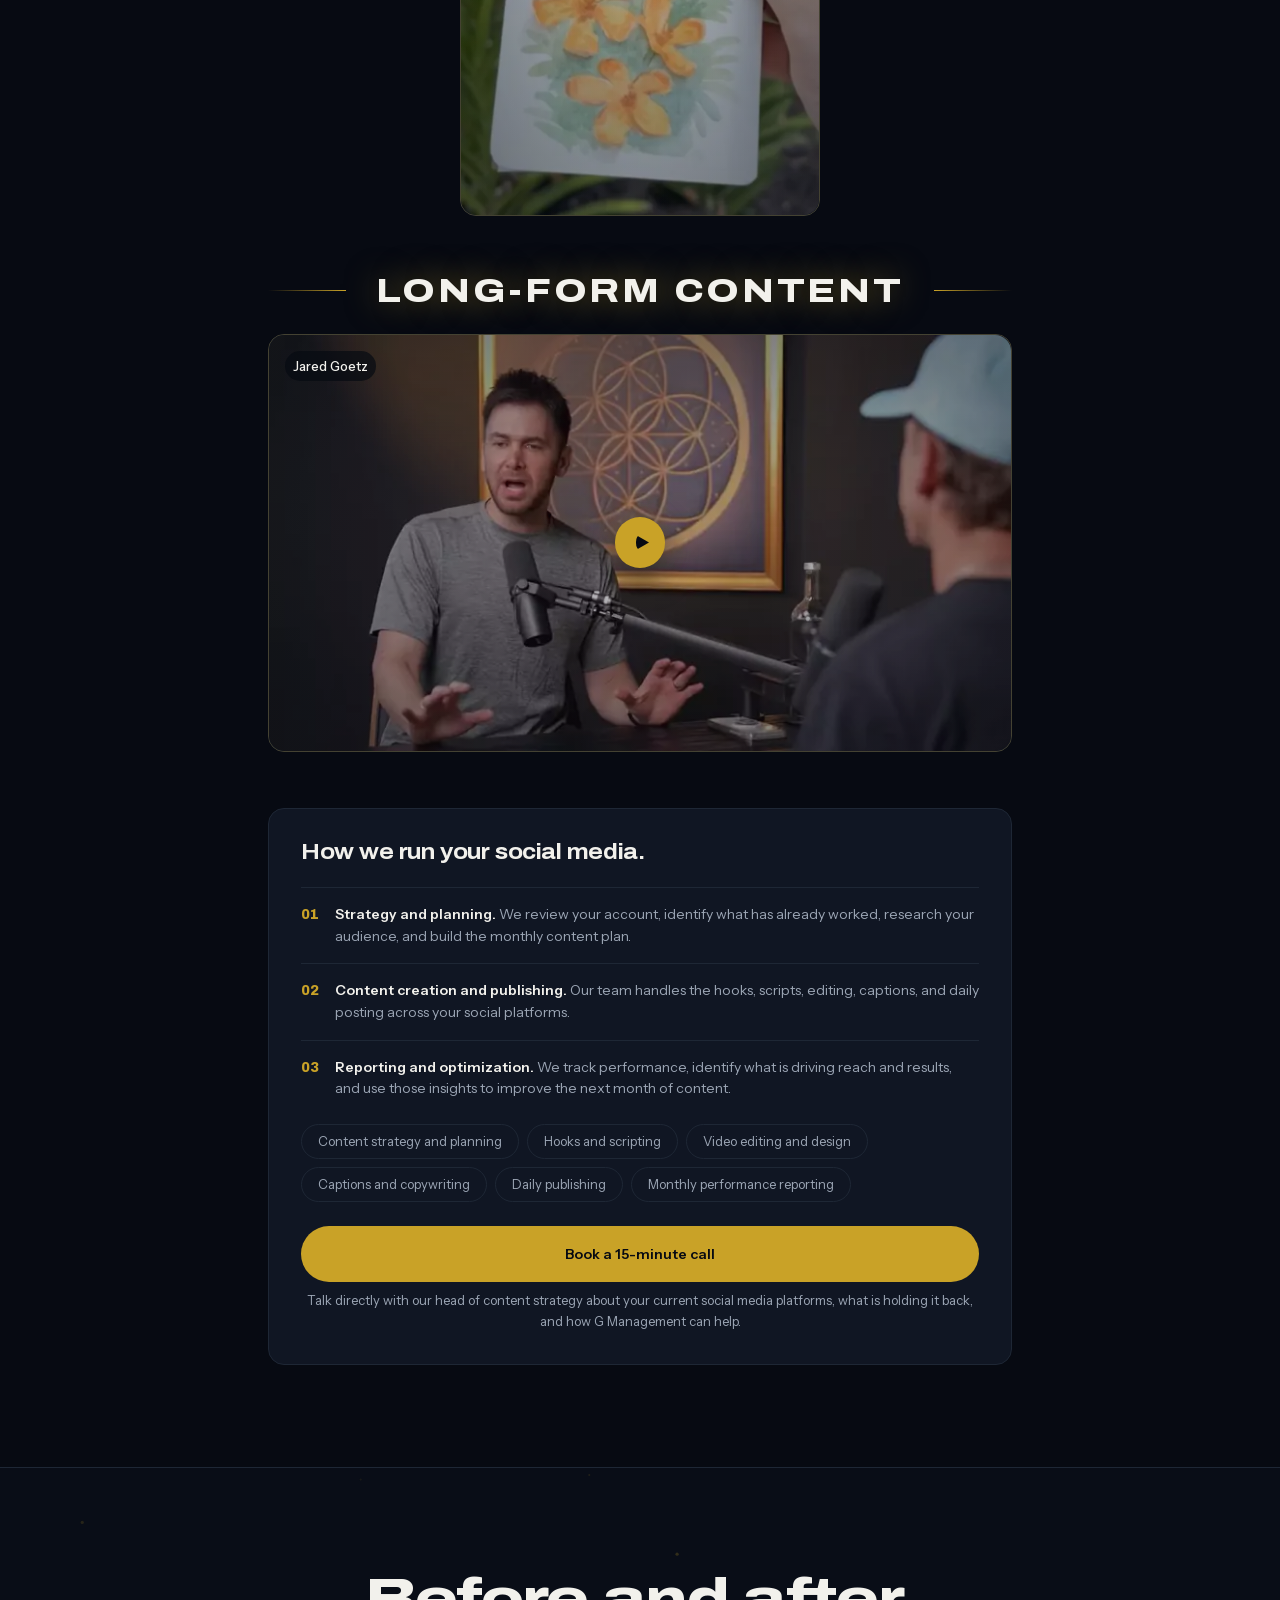
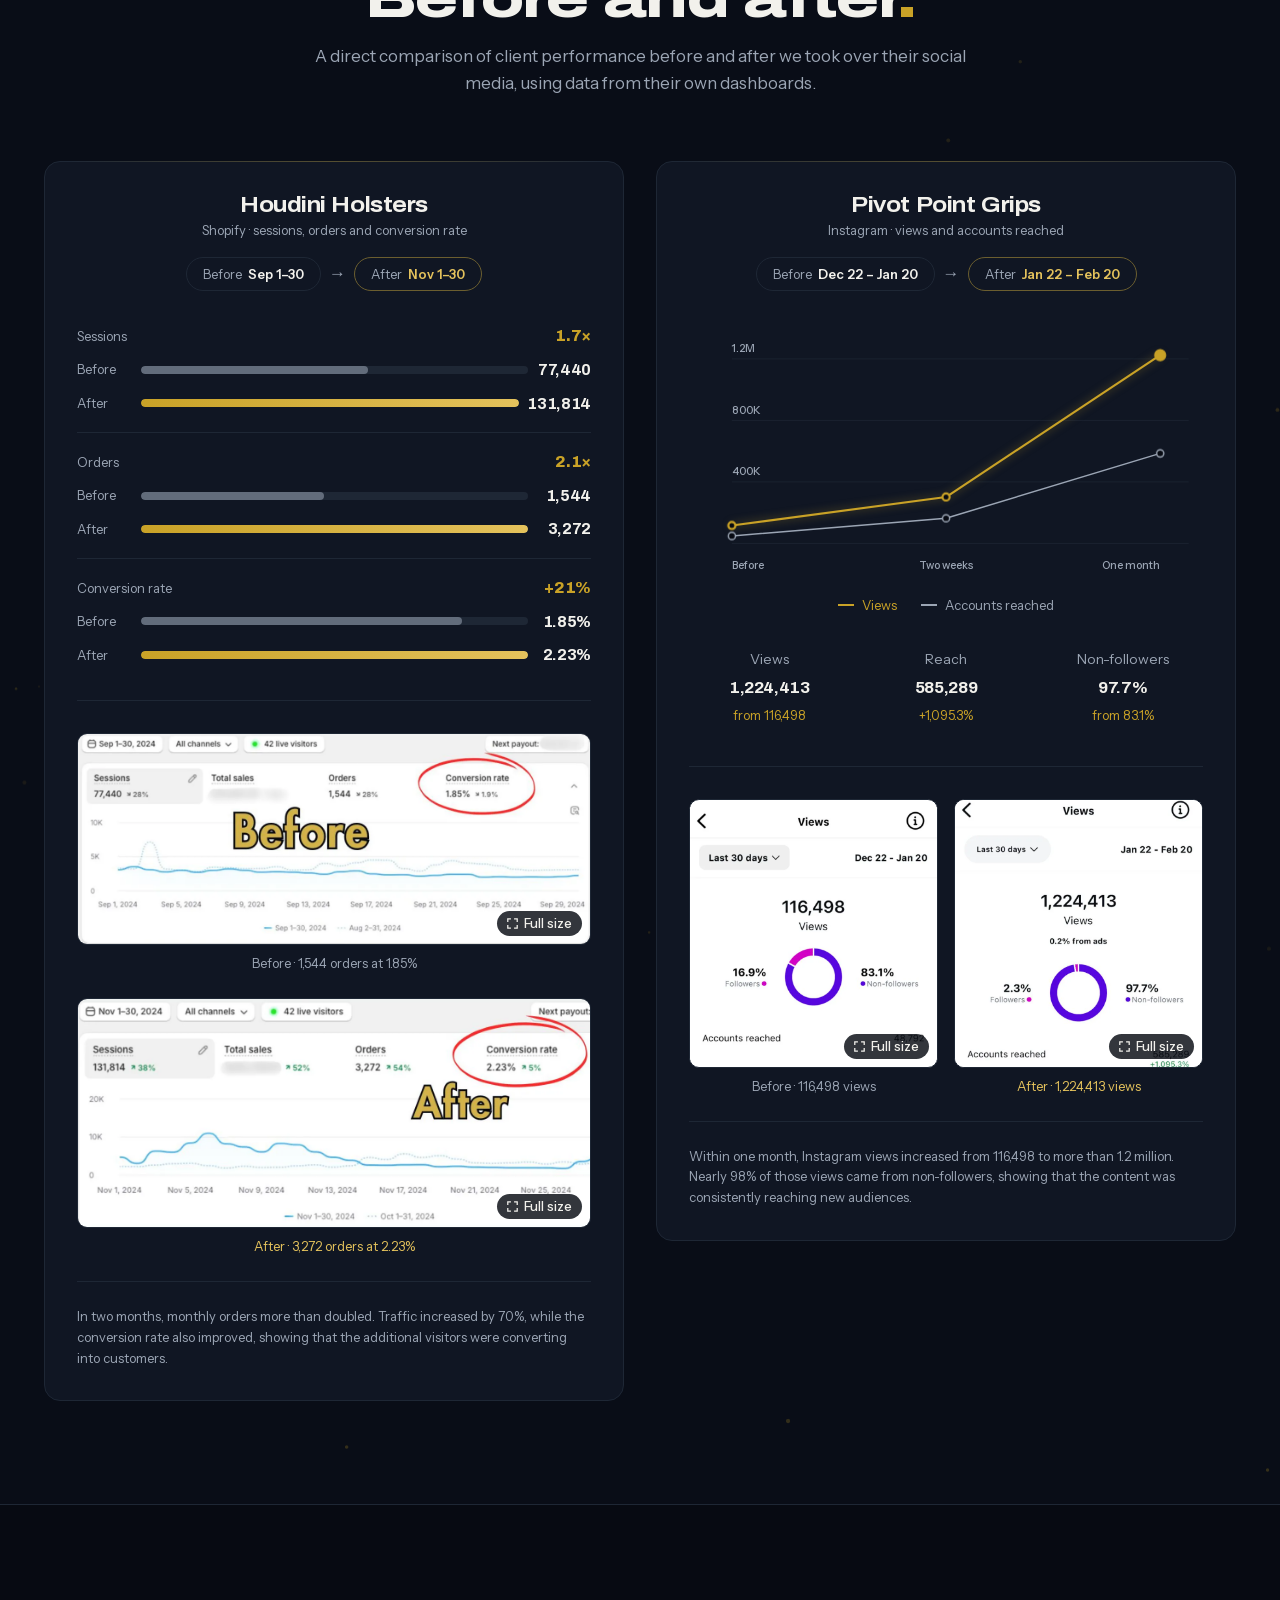
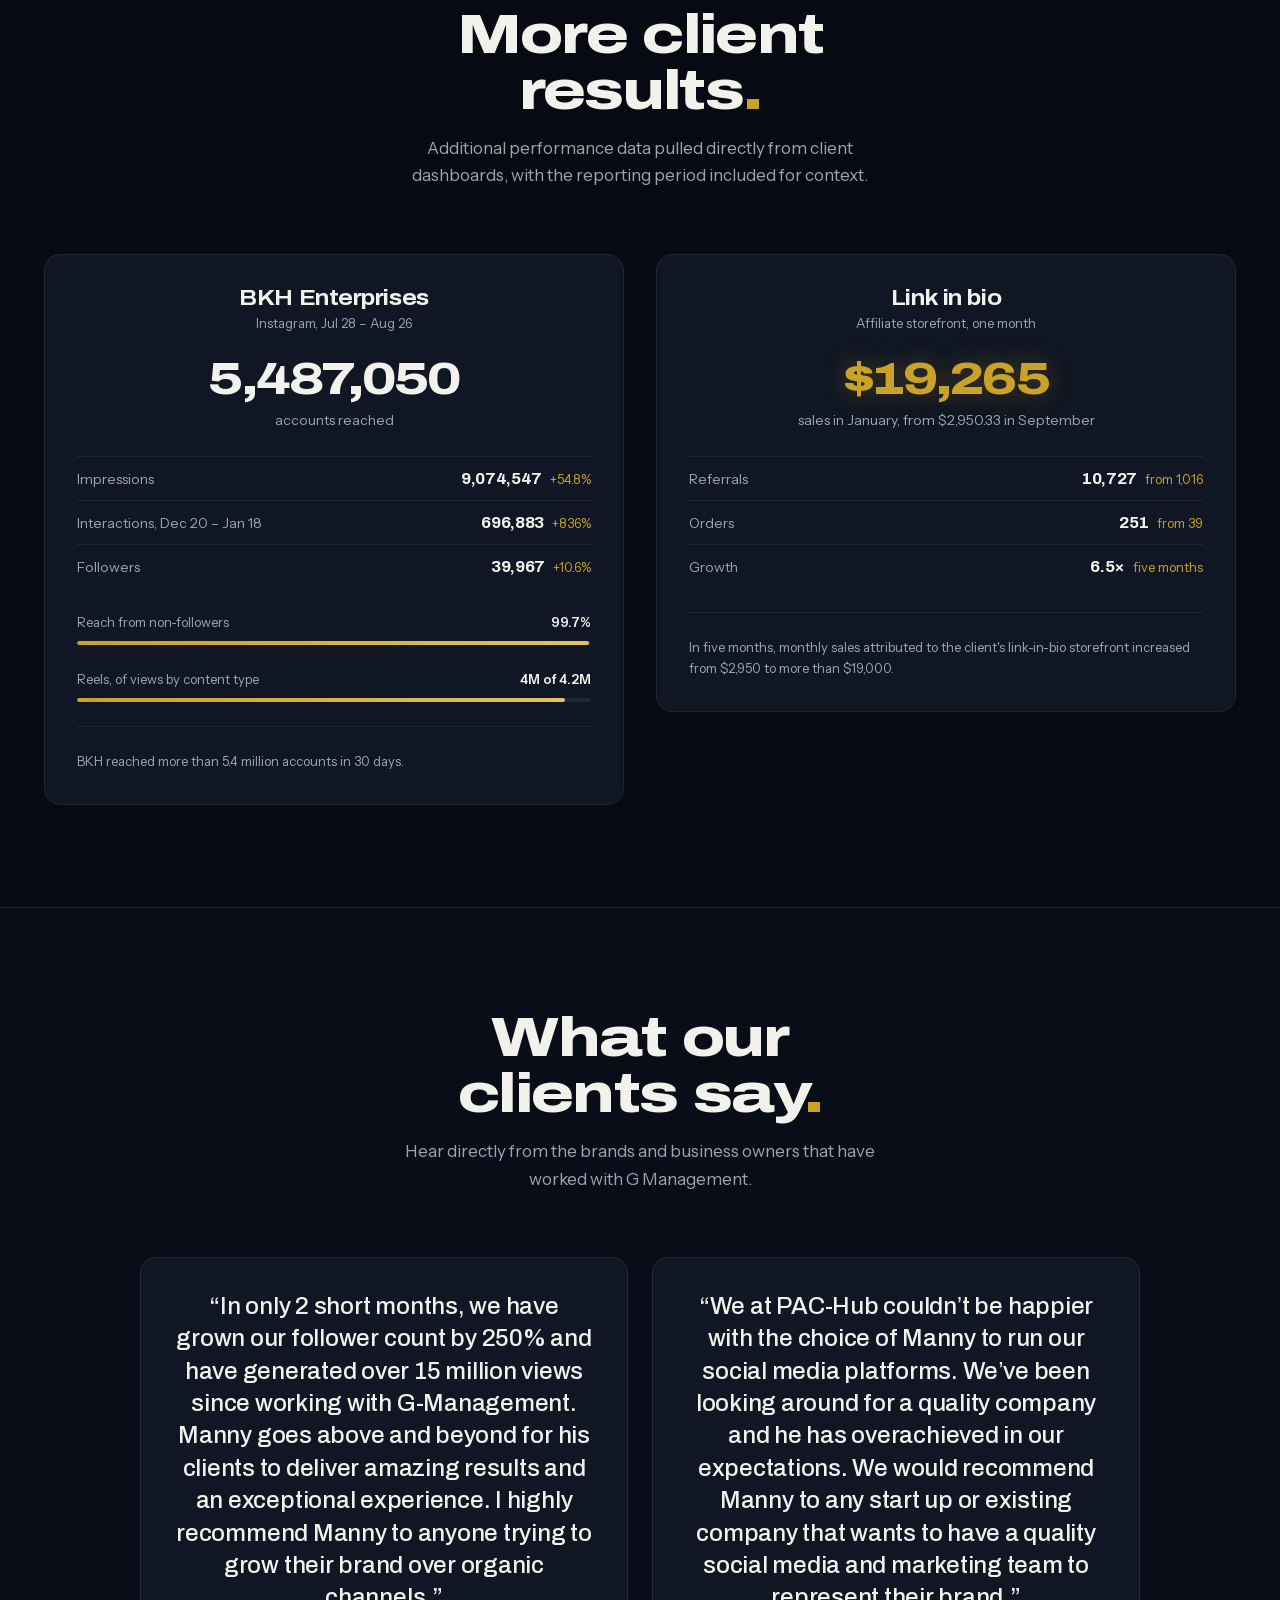
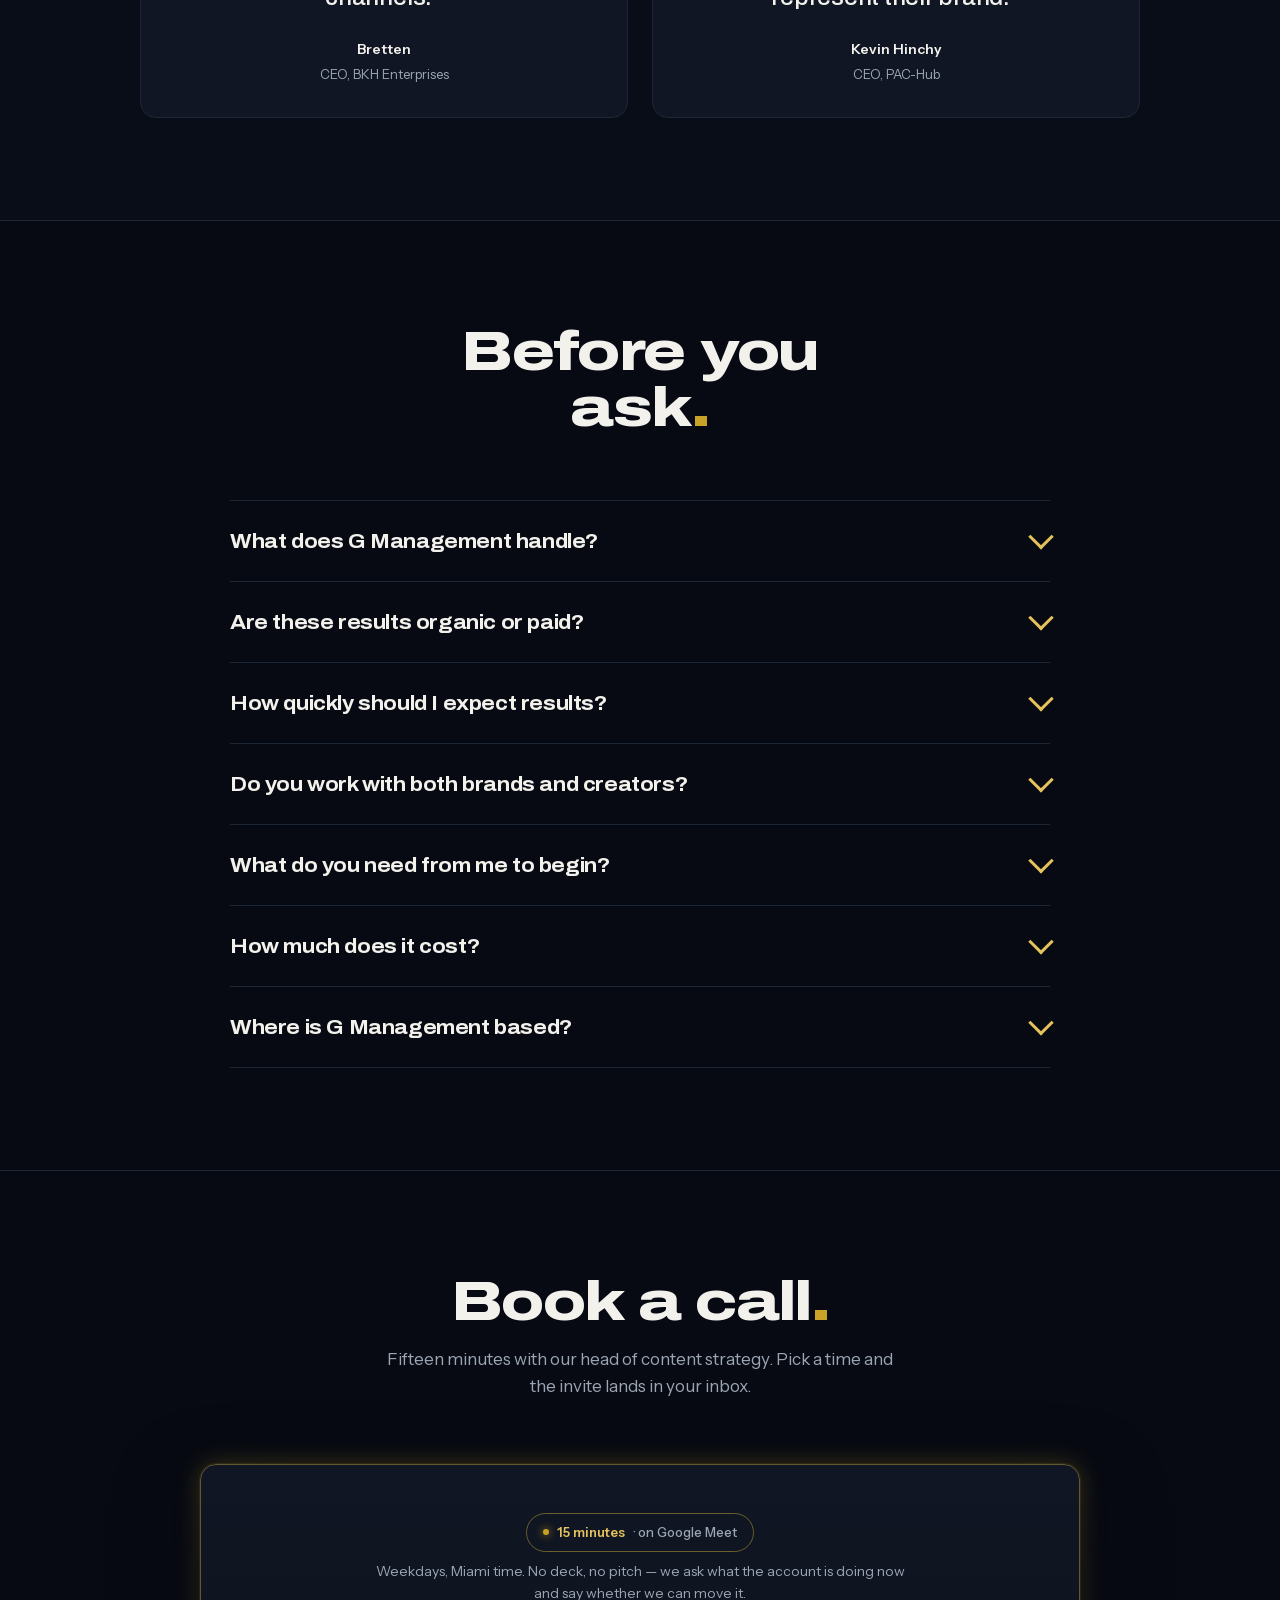
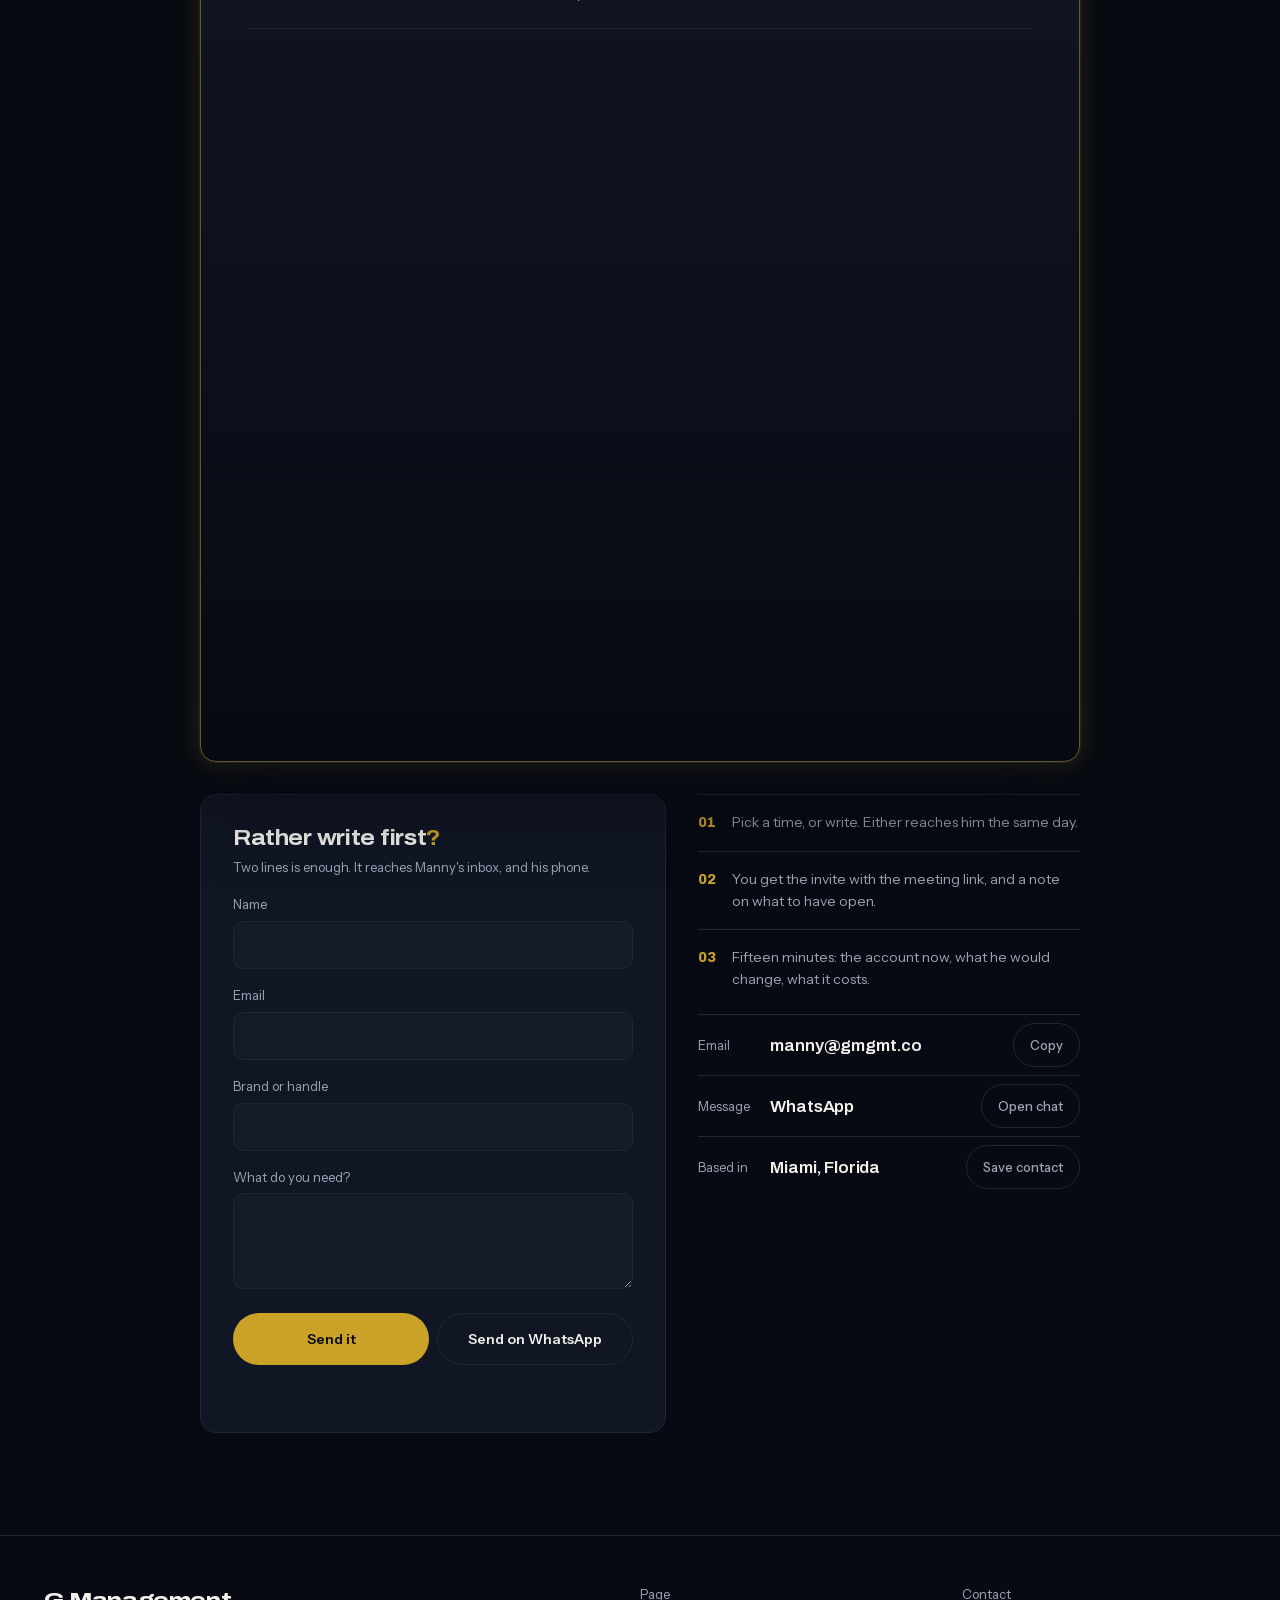
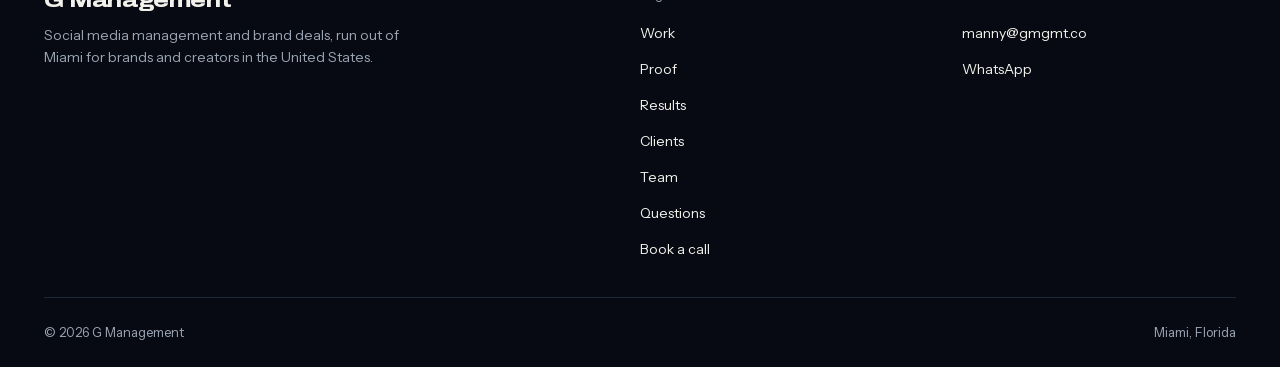
==== commit f0ba10f8: "Connect the scheduler and the analytics property The booking slot now carries Manny's Calendly event" ====
--- a/index.html
+++ b/index.html
@@ -2580,7 +2580,7 @@
 
 <!-- Google Analytics 4. Put the measurement ID (G-XXXXXXXXXX) in data-ga4 and
      the tag loads; leave it empty and nothing is requested. -->
-<script data-ga4="">
+<script data-ga4="G-913LWDC4QM">
 (function () {
   var id = (document.currentScript.getAttribute('data-ga4') || '').trim();
   if (!id) return;
@@ -3254,7 +3254,8 @@
         <!-- Put a Cal.com, Calendly or Google appointment URL in data-booking-url.
              The real scheduler then replaces the picker below and, with Google
              Calendar connected, every booking carries its own Meet link. -->
-        <div class="booker__embed" data-booking data-booking-url=""></div>
+        <div class="booker__embed" data-booking
+             data-booking-url="https://calendly.com/manny-gmgmt/organic-social-media-with-manny"></div>
 
         <div class="calendar" data-calendar>
           <div class="calendar__pane">
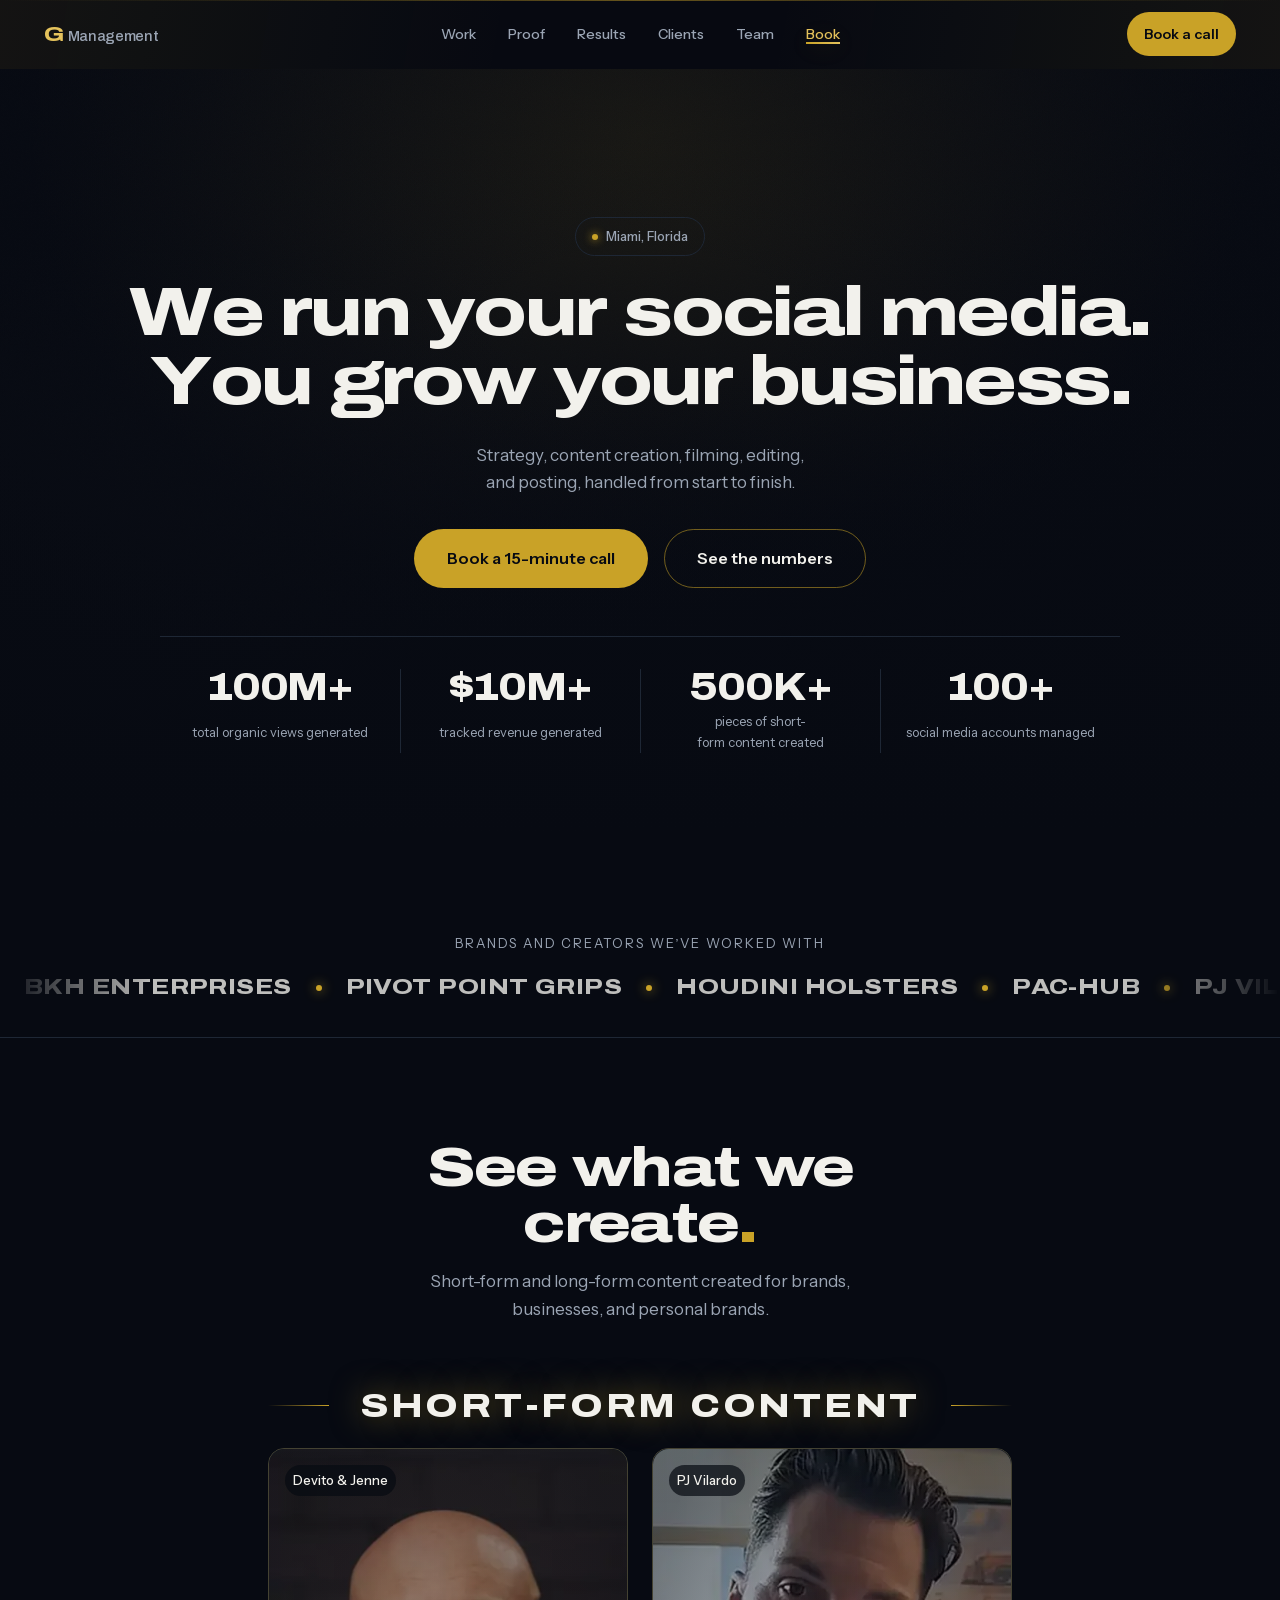
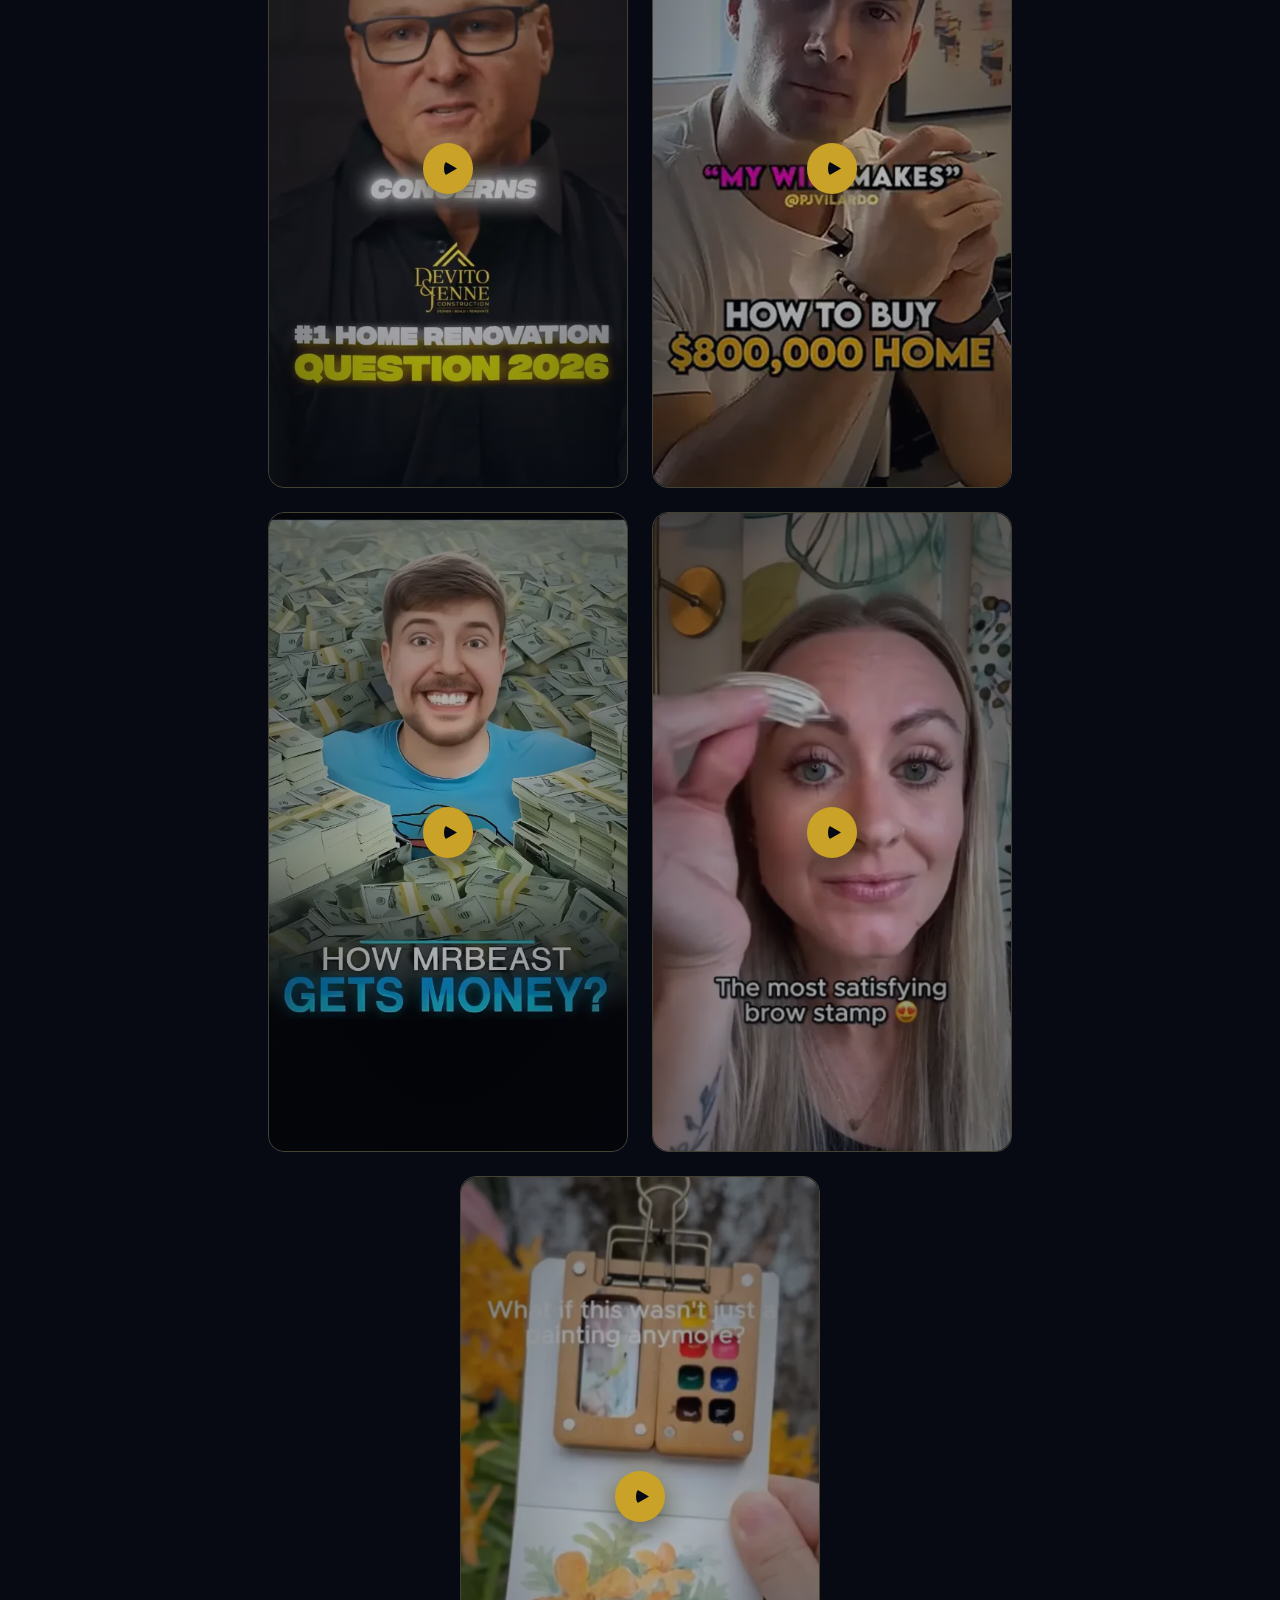
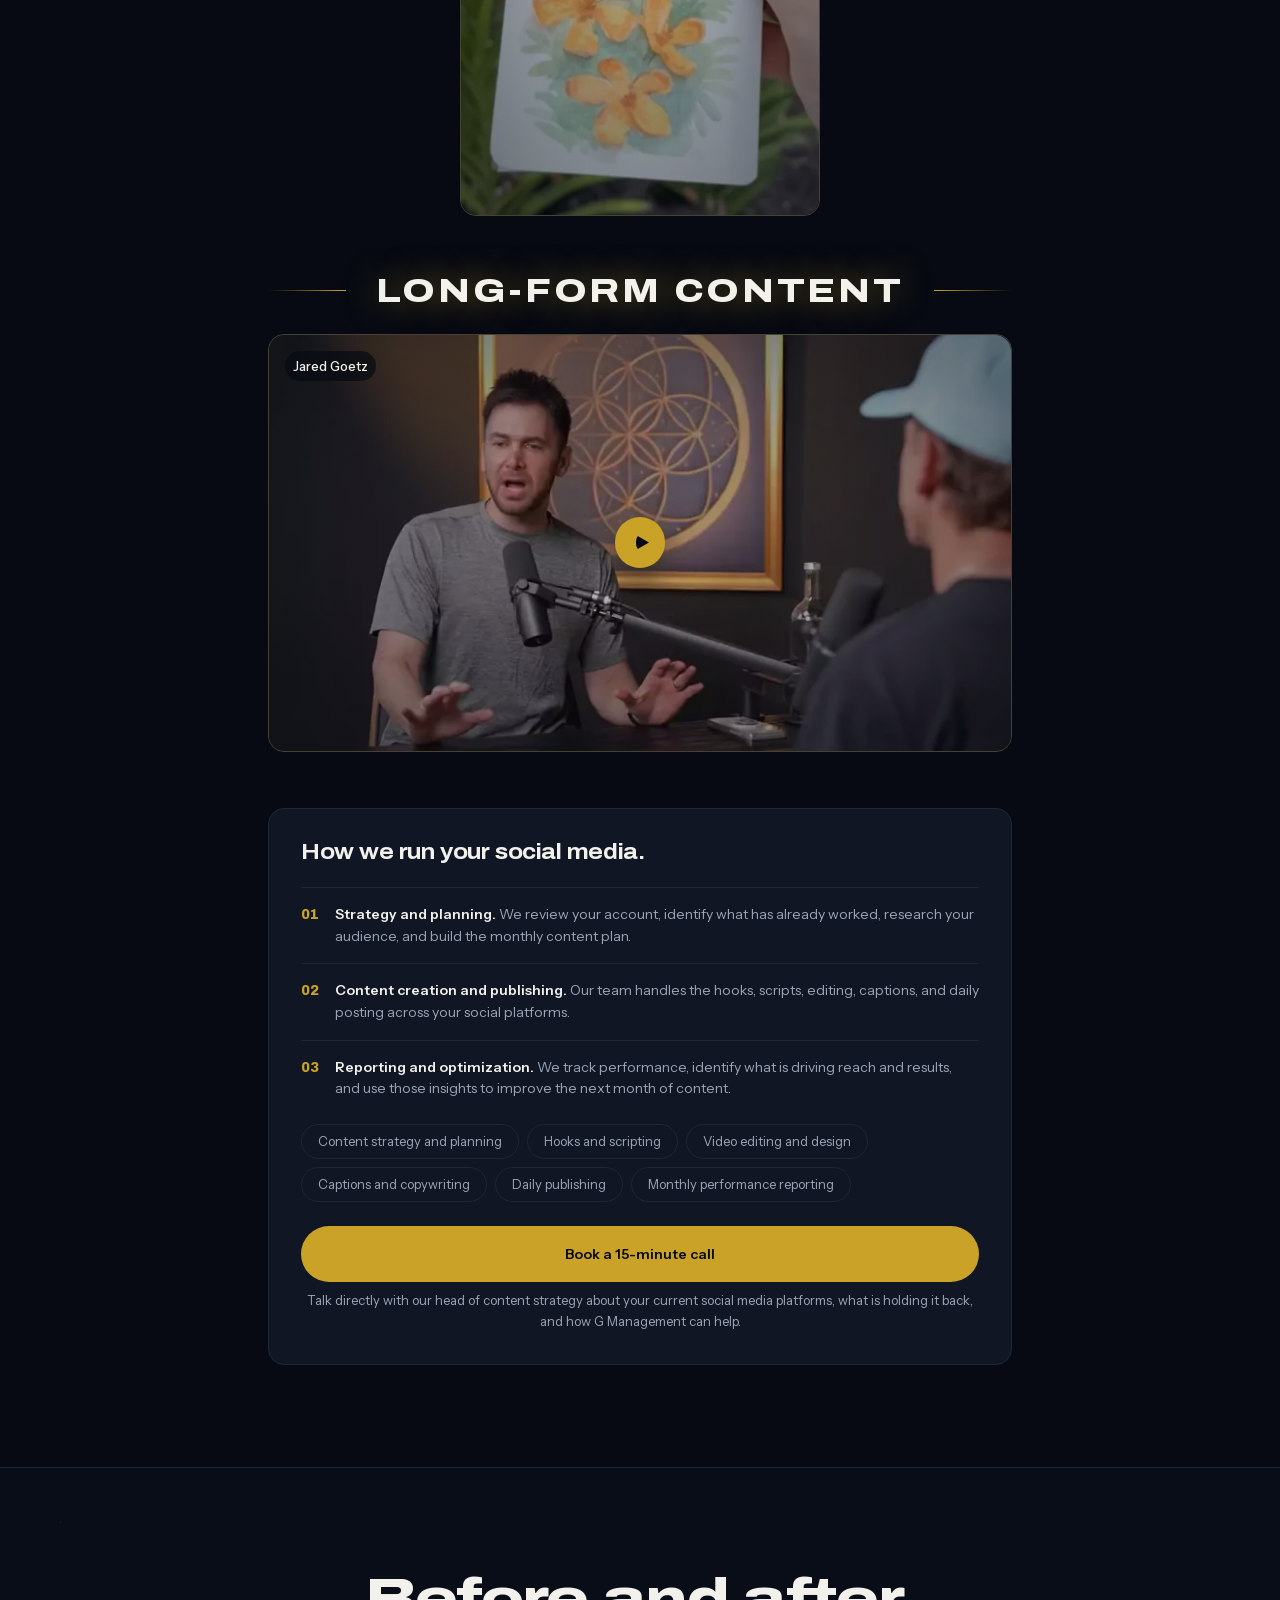
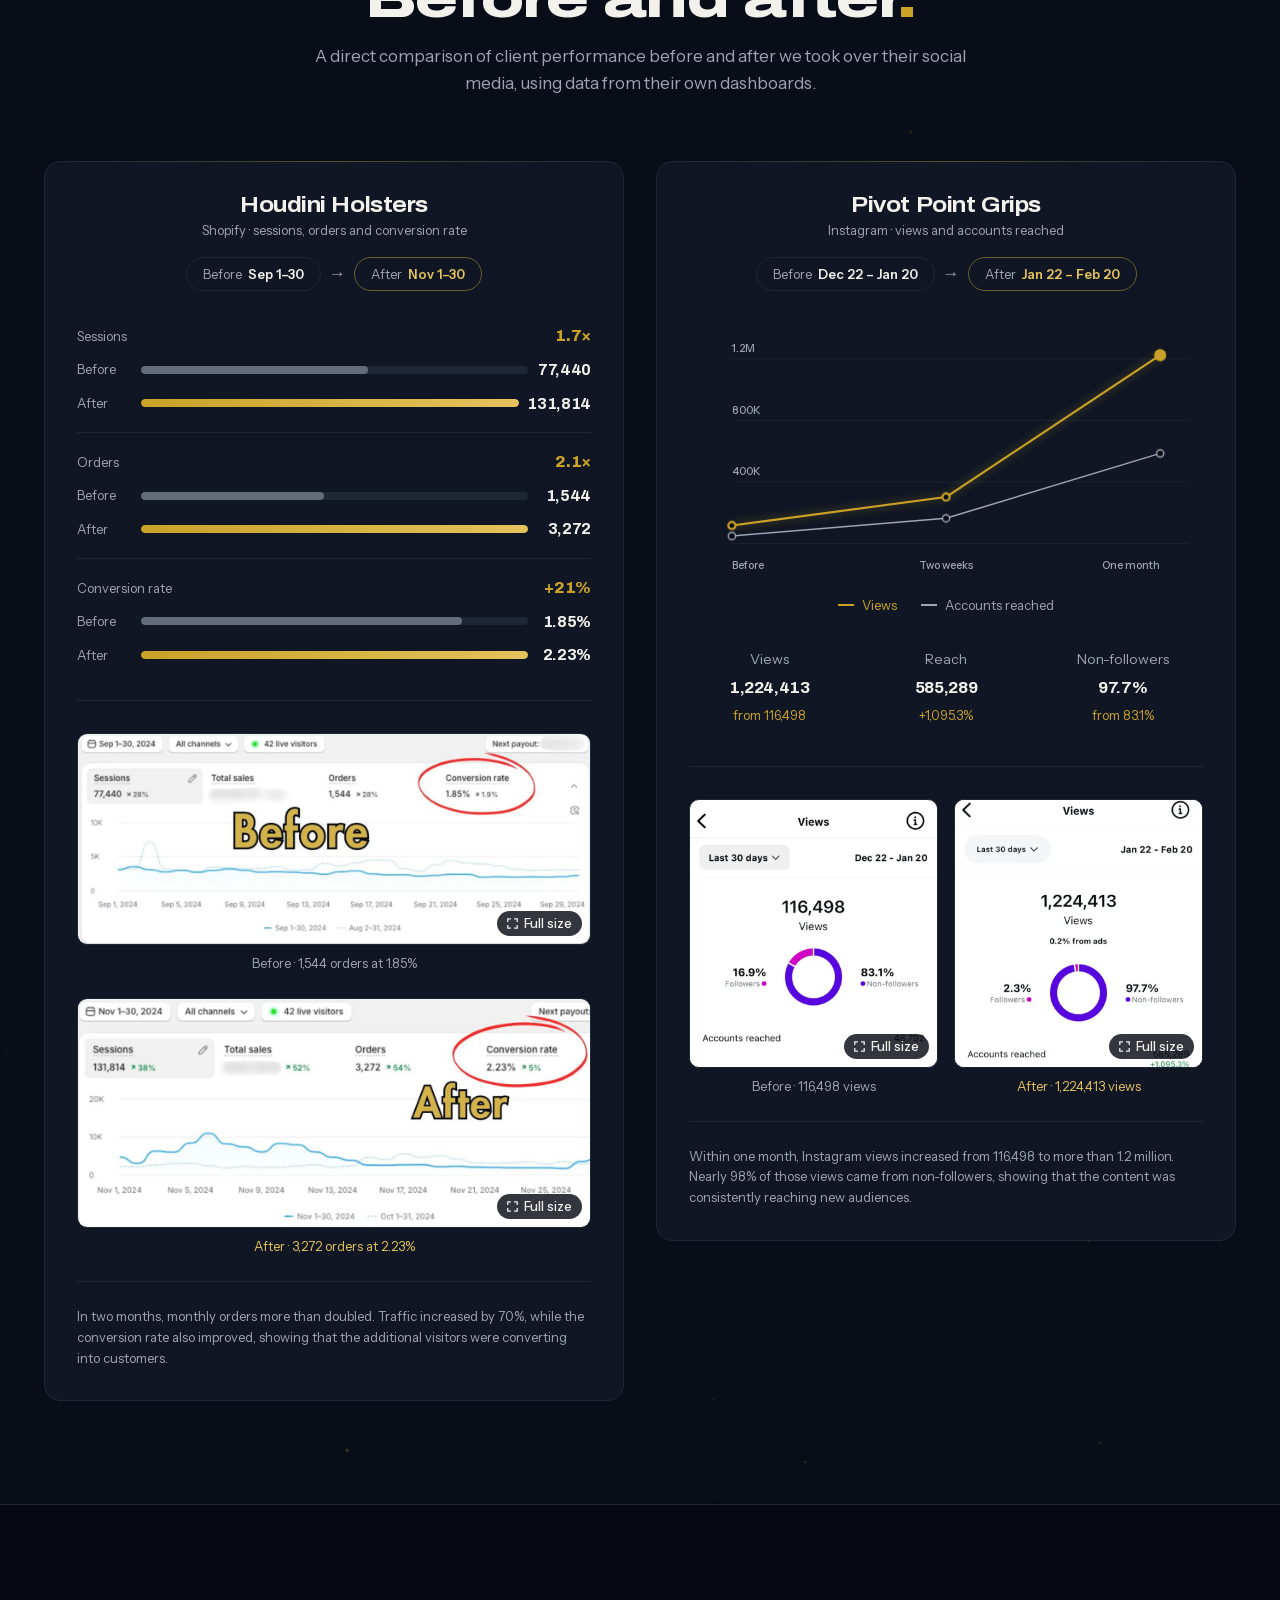
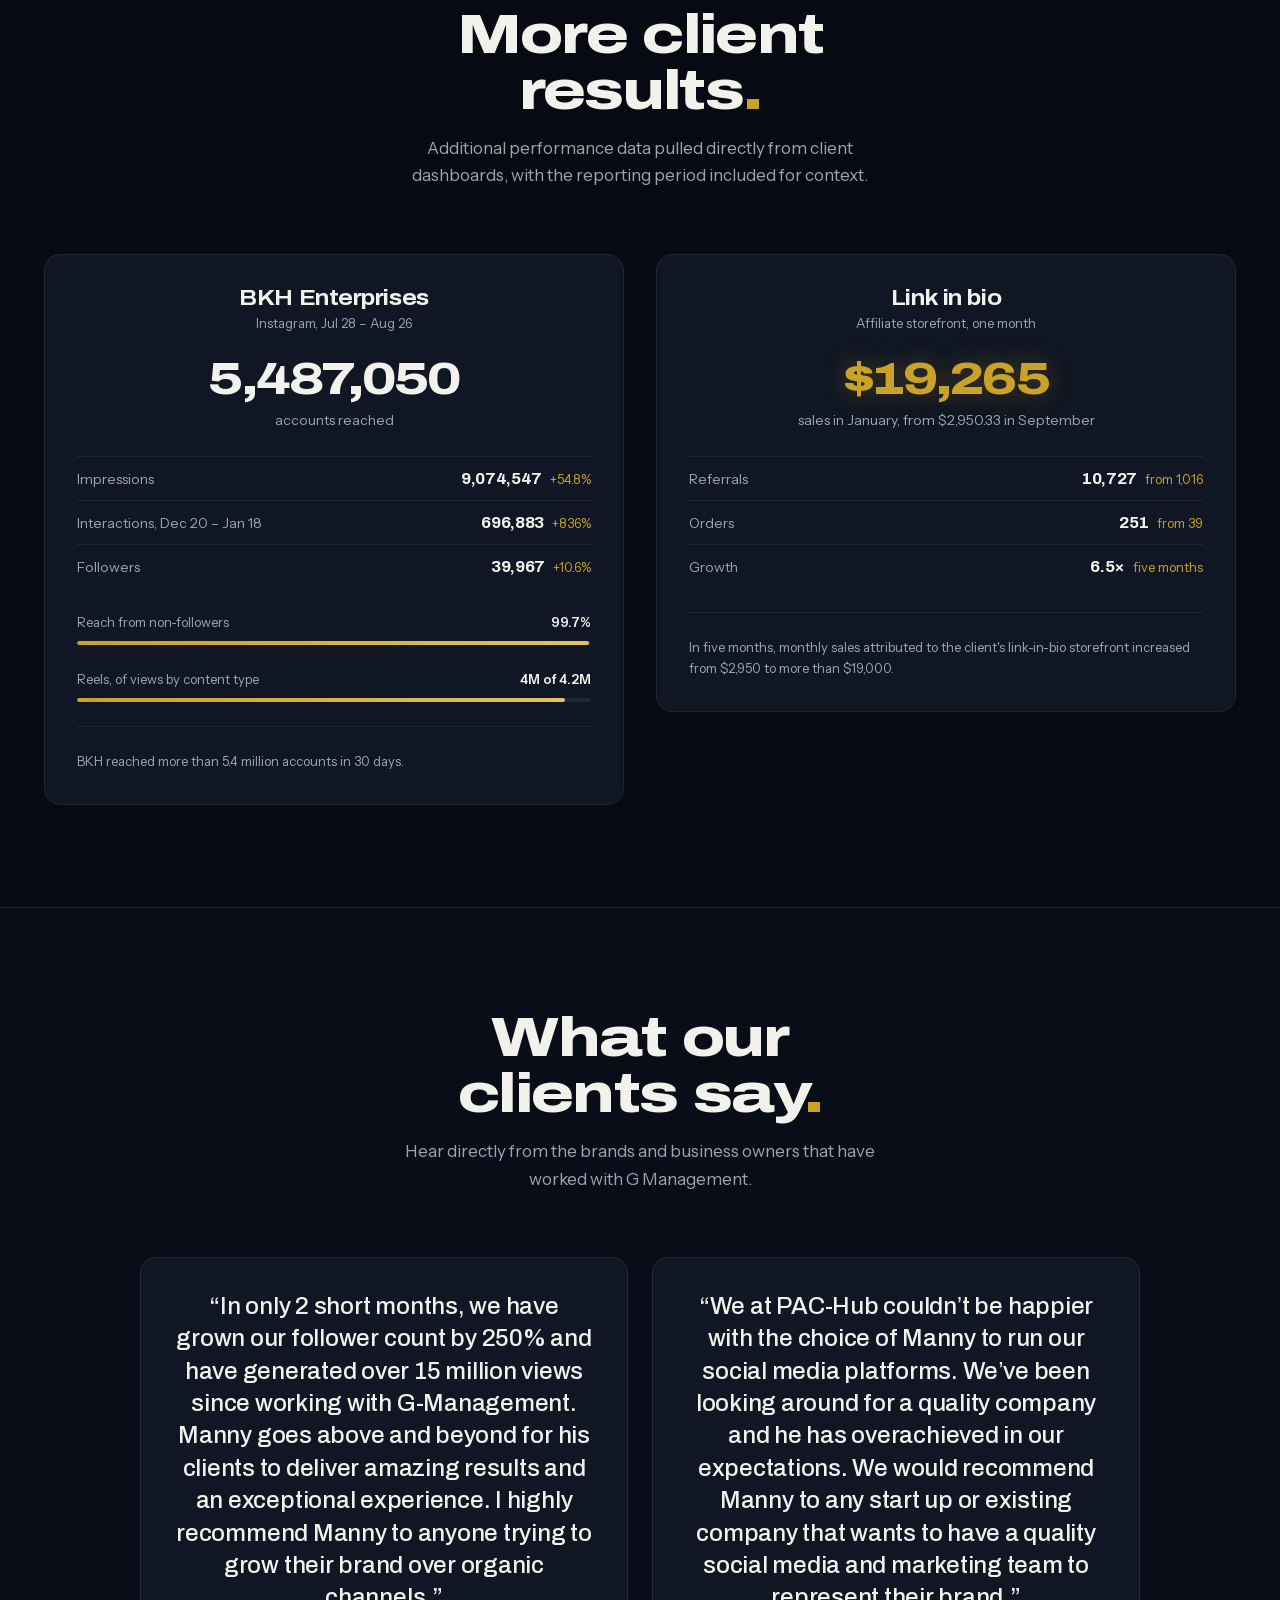
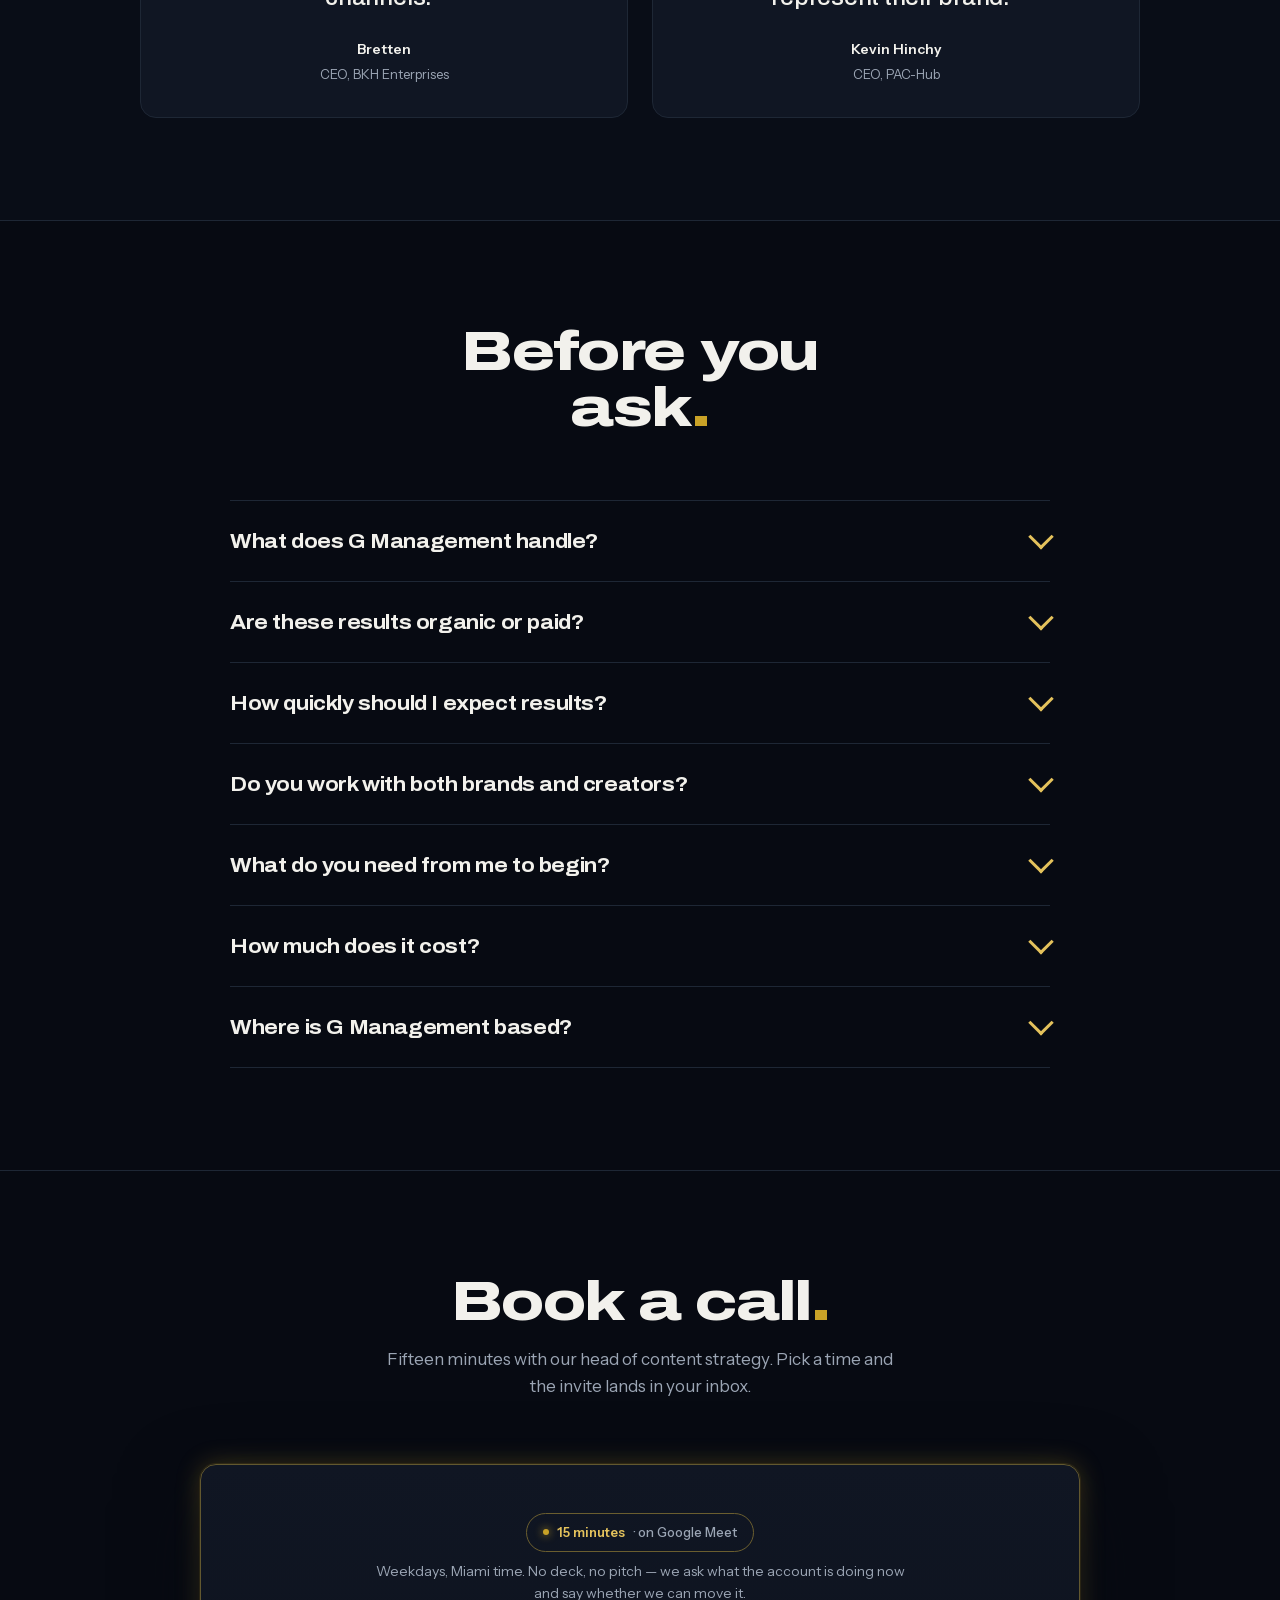
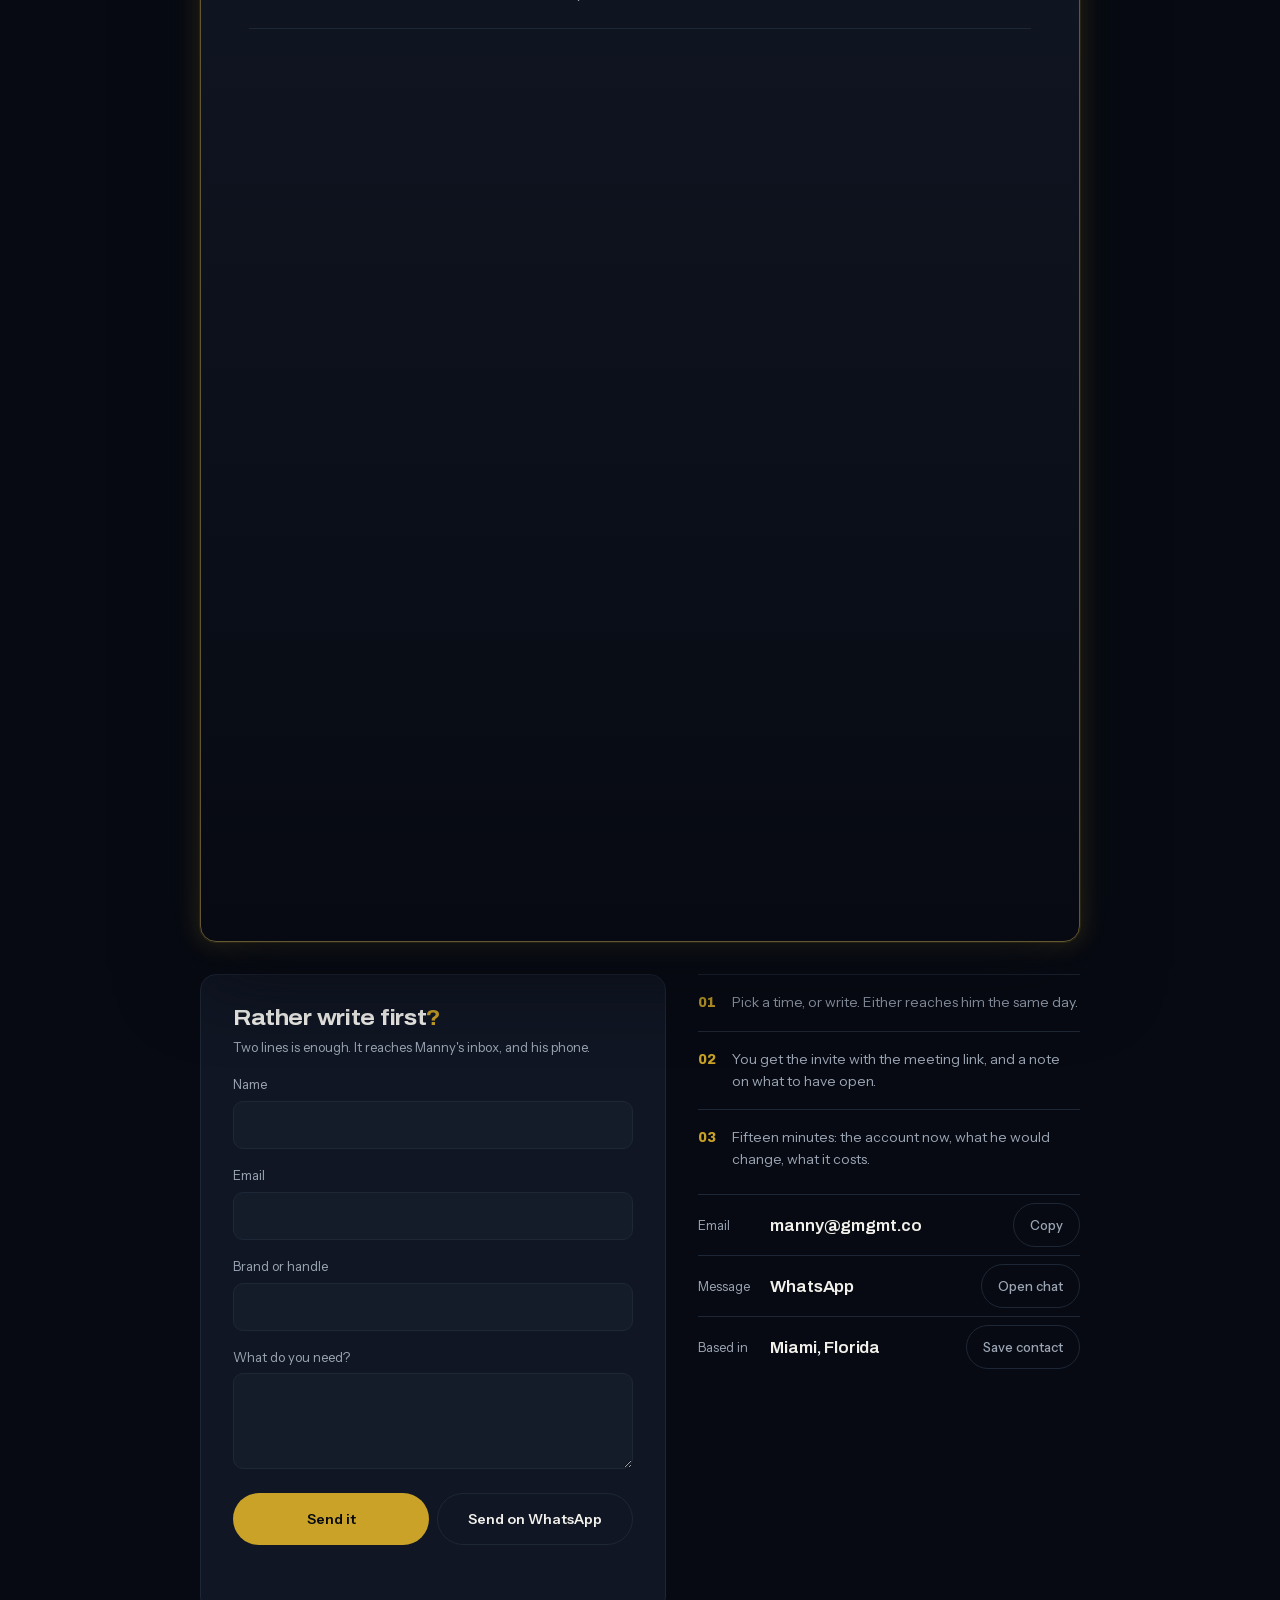
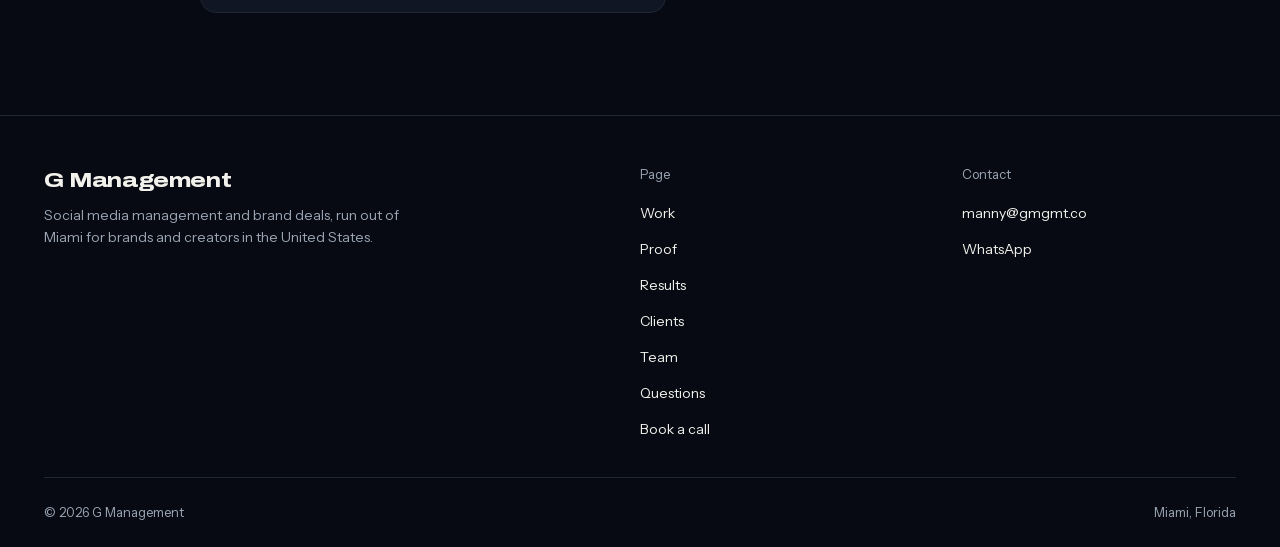
==== commit e3934b89: "Give the scheduler room to stand still Framed at 620px, Calendly drew more than that on a phone and " ====
--- a/index.html
+++ b/index.html
@@ -1945,8 +1945,38 @@
 }
 
 .booker__embed:empty { display: none; }
-.booker__embed { margin-bottom: var(--sp-32); min-height: 620px; }
-.booker__embed iframe { width: 100%; min-height: 620px; border: 0; border-radius: var(--radius-sm); }
+
+/* The scheduler is framed at a height we choose, because an iframe cannot be
+   asked how tall its content is and this page loads none of the provider's
+   own resizing script. At 620px it was shorter than what Calendly draws on a
+   phone, so the scheduler scrolled inside its own box while the page scrolled
+   around it — two scroll surfaces competing for one finger, and the month
+   sliding out of view while you reach for a time.
+
+   Tall enough that the month and a run of times stand still instead. The two
+   figures are different because the scheduler stacks its columns on a narrow
+   screen and sets them side by side on a wide one. */
+.booker__embed { margin-bottom: var(--sp-32); }
+.booker__embed iframe {
+  display: block;
+  width: 100%;
+  height: 1100px;
+  border: 0;
+  border-radius: var(--radius-sm);
+}
+@media (min-width: 700px) { .booker__embed iframe { height: 800px; } }
+
+/* On a phone the panel's own 24px of side padding left the frame 292px wide,
+   under the 320px the scheduler asks for, so it packed a month and a column
+   of times into less room than either needed. The embed is pulled out to the
+   panel's edges to get those 48px back — the padding stays for everything
+   else in the card, which is text and wants it. */
+@media (max-width: 639px) {
+  .booker__embed {
+    margin-inline: calc(-1 * var(--sp-24));
+  }
+  .booker__embed iframe { border-radius: 0; }
+}
 
 .calendar { display: grid; gap: var(--sp-32); }
 .calendar__pane { min-width: 0; }
@@ -3418,6 +3448,6 @@
   <a class="btn btn--ghost btn--sm" href="mailto:manny@gmgmt.co">Email</a>
 </div>
 
-<script src="/assets/js/main-v11.js" defer></script>
+<script src="/assets/js/main-v12.js" defer></script>
 </body>
 </html>
